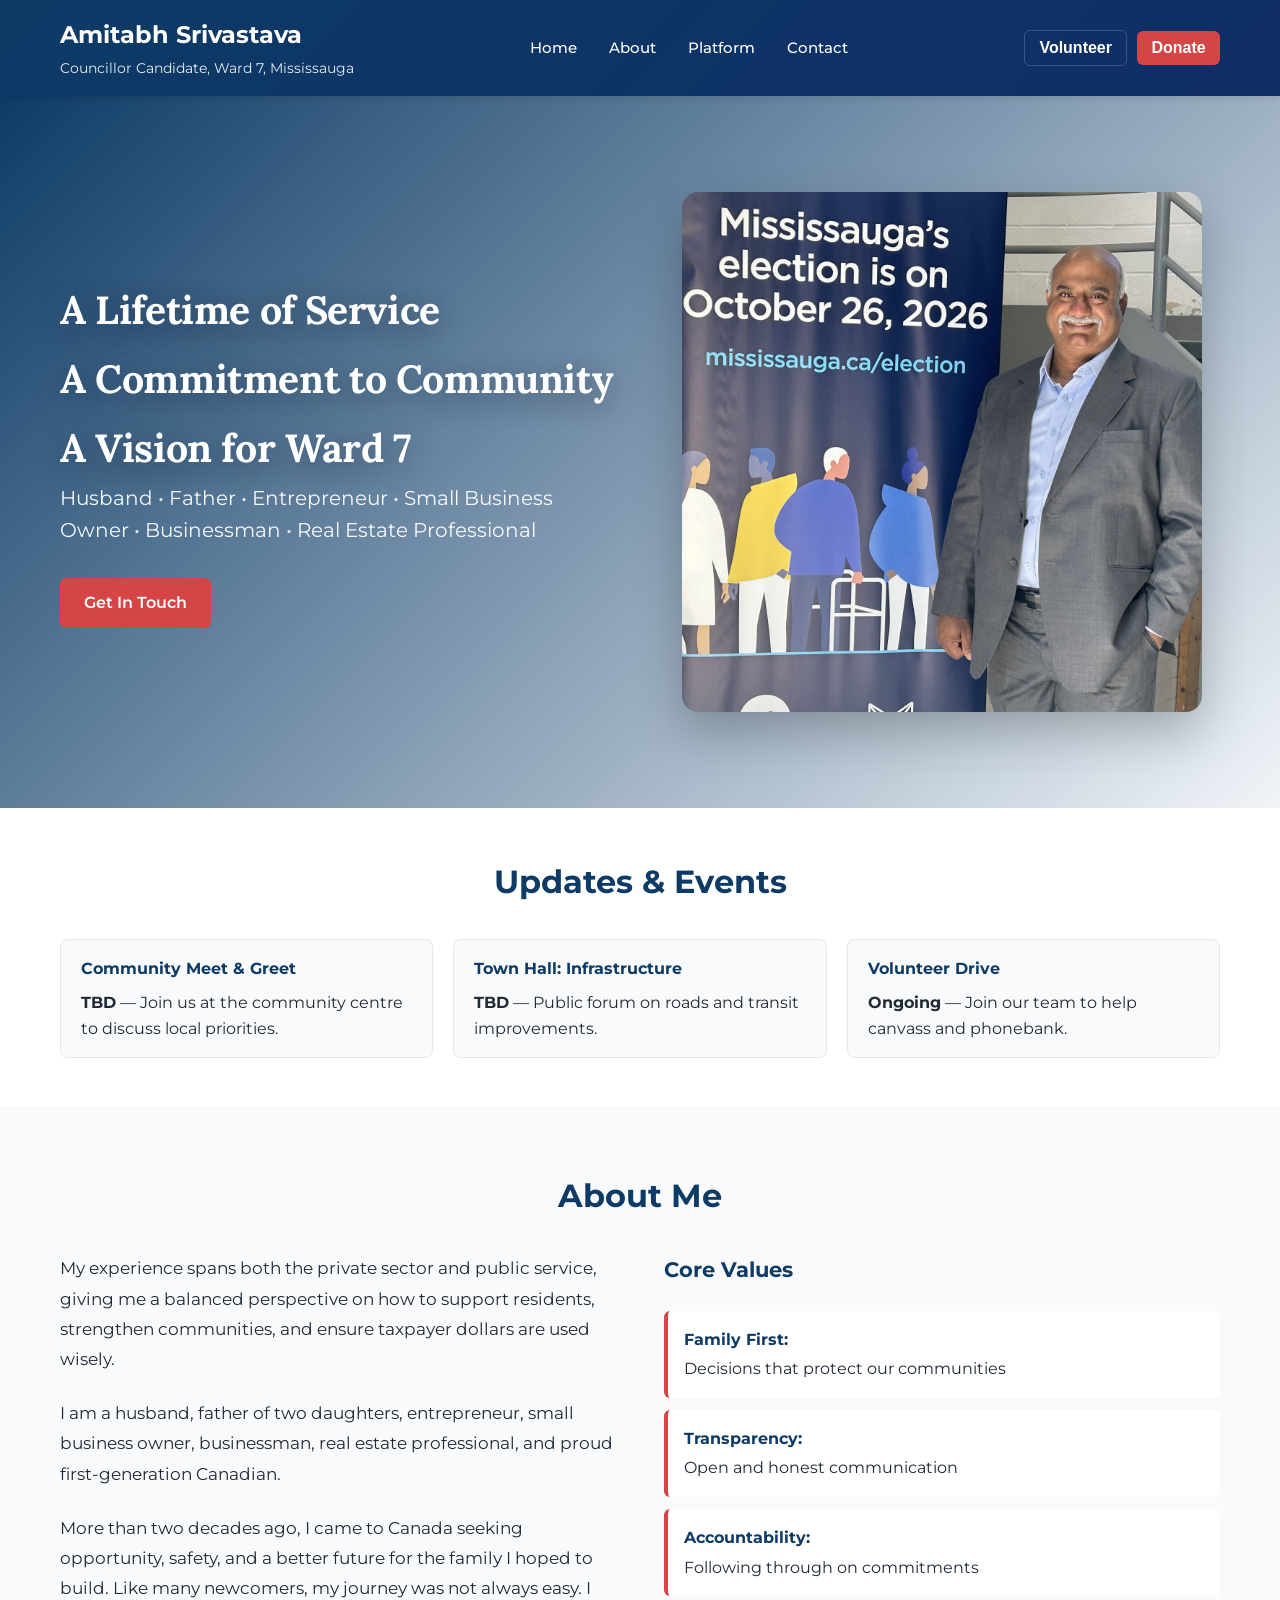
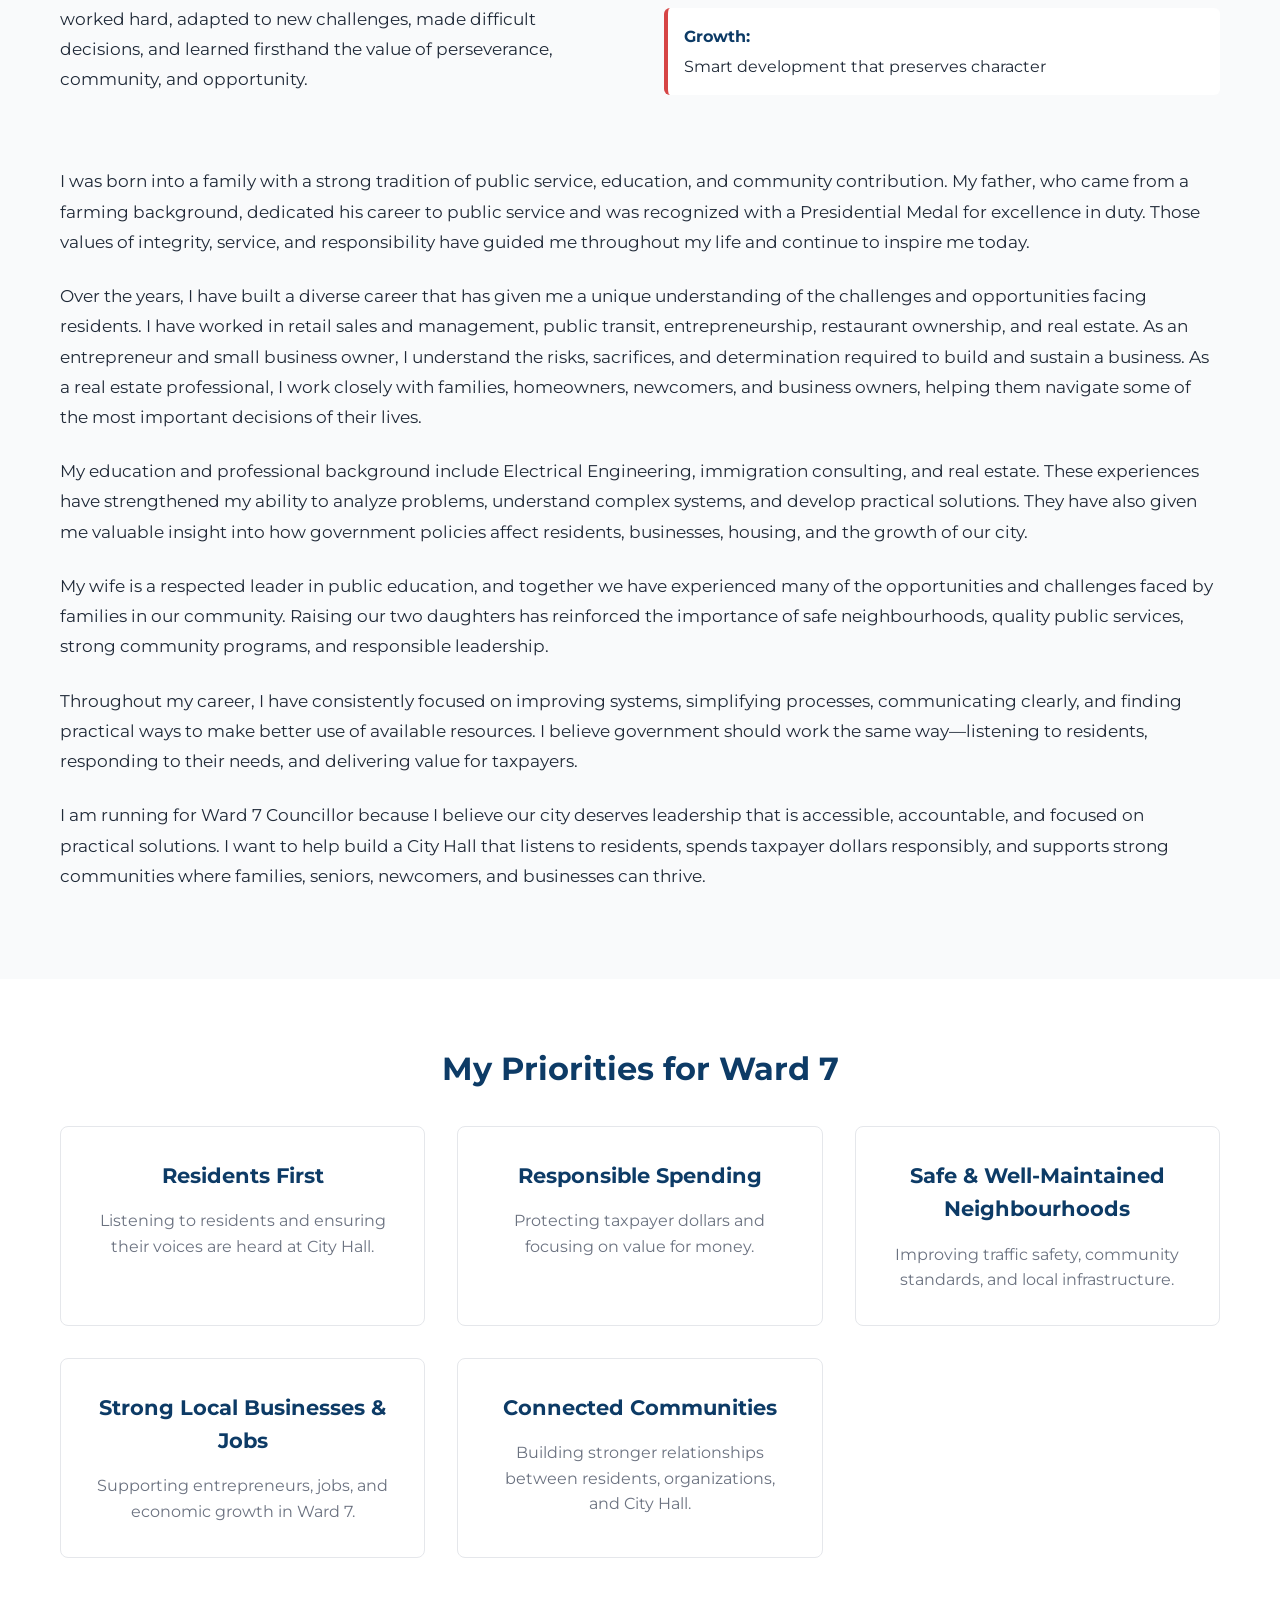
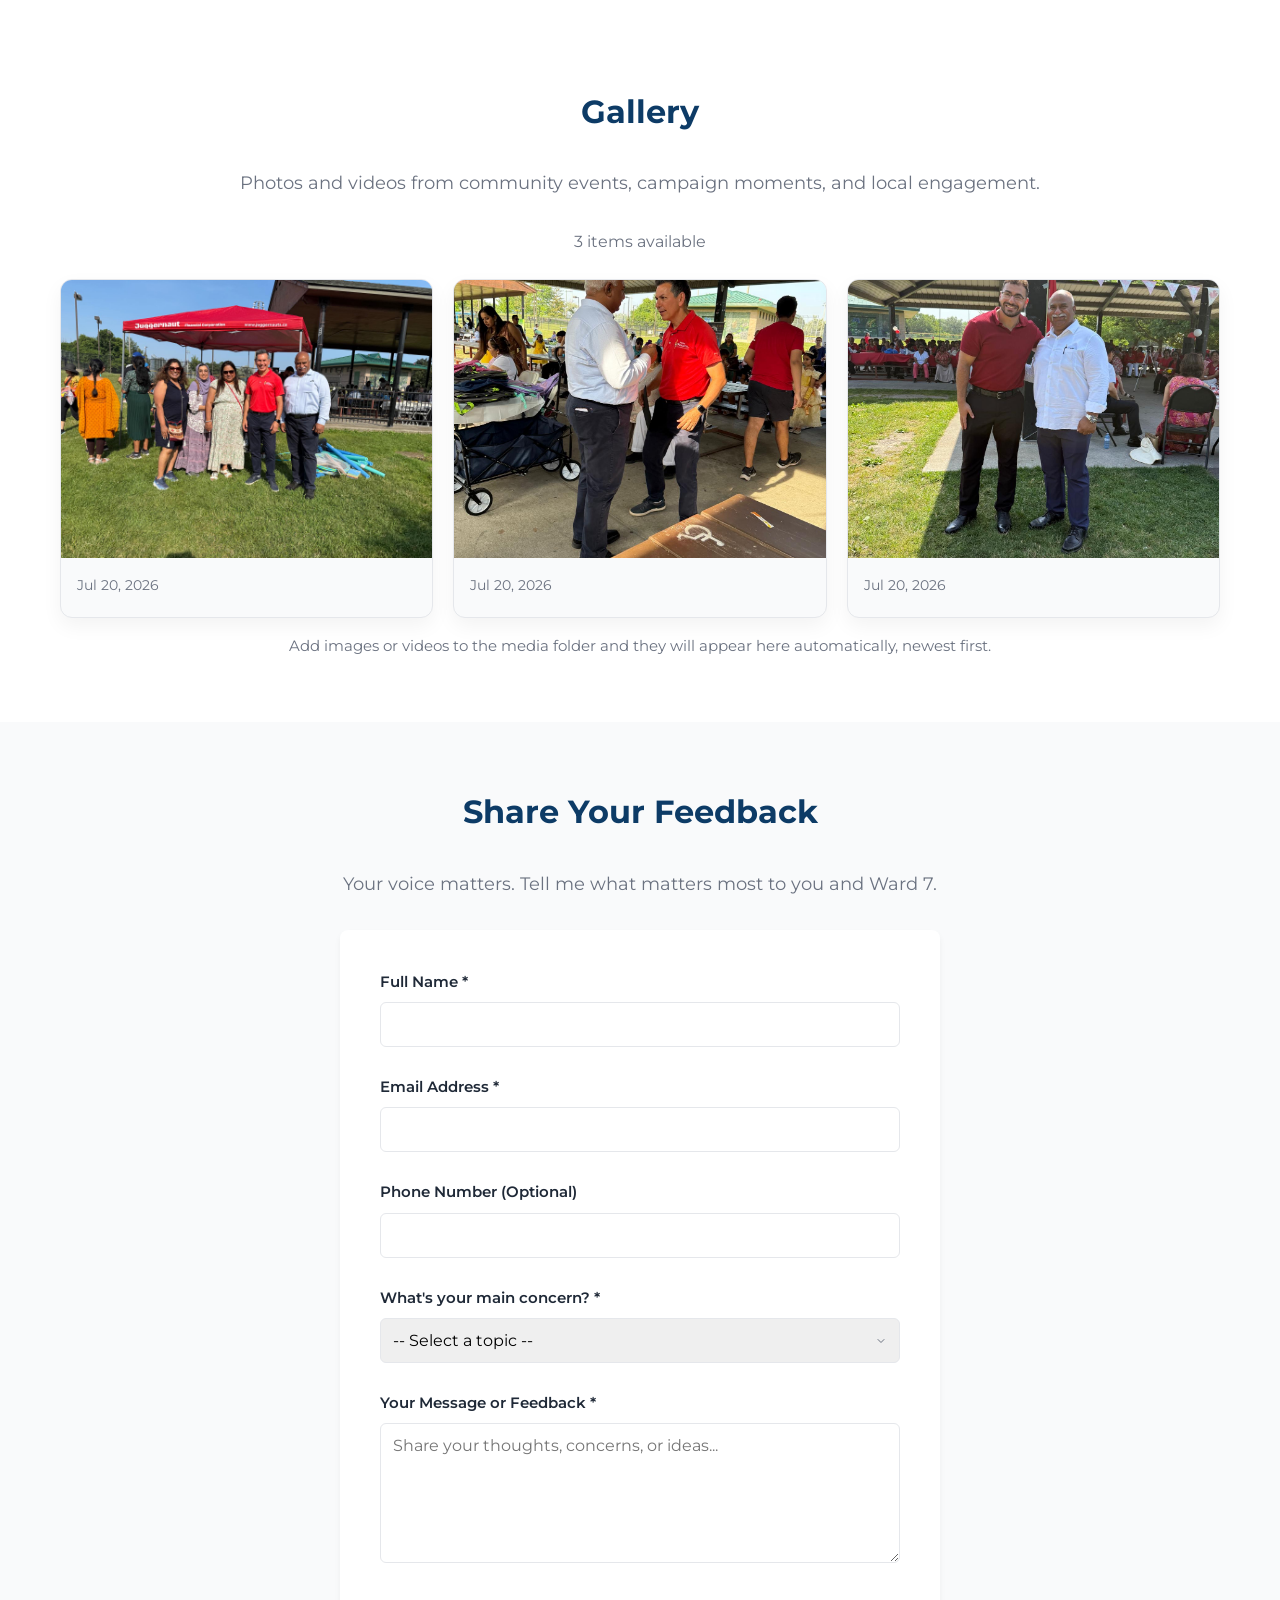
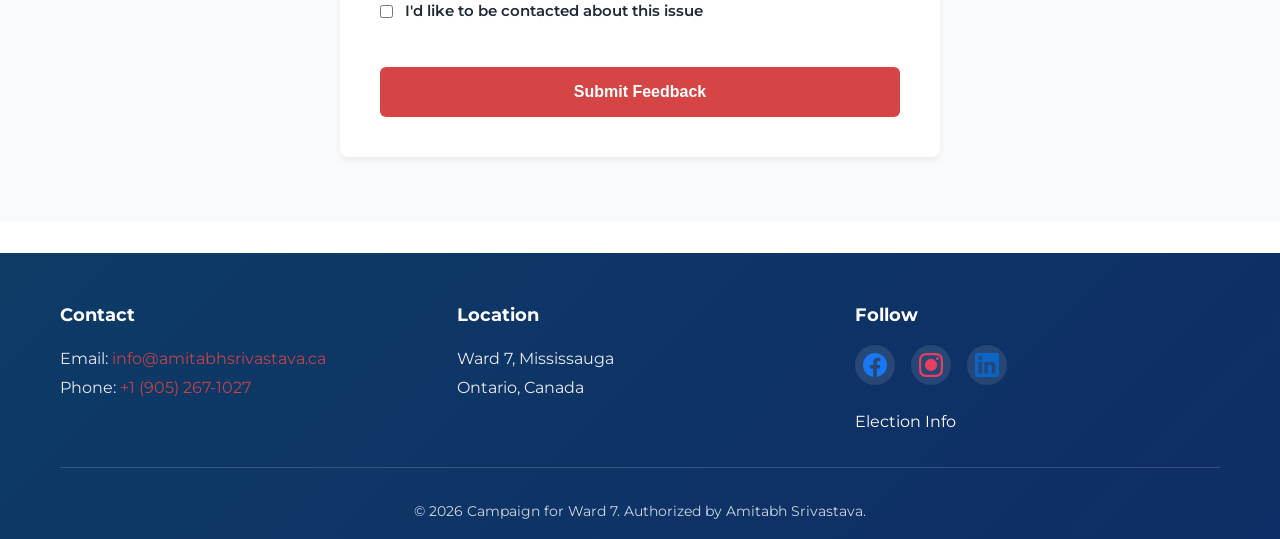
==== index.html @ cacd6675 "Gallery added" ====
<!DOCTYPE html>
<html lang="en">
<head>
    <meta charset="UTF-8">
    <meta name="viewport" content="width=device-width, initial-scale=1.0">
    <meta name="description" content="Amitabh Srivastava for Ward 7 — family-focused leadership, fiscal responsibility, and community-first policies.">
    <link href="https://fonts.googleapis.com/css2?family=Montserrat:wght@400;600;700;800&family=Lora:wght@400;700&display=swap" rel="stylesheet">
    <title>Amitabh Srivastava | Councillor Candidate - Ward 7, Mississauga</title>
    <link rel="stylesheet" href="styles.css">
</head>
<body>
    <!-- Top bar -->
    <!--<div class="topbar">
        <div class="container">
            <div class="topbar-left">Ward 7, Mississauga</div>
            <div class="topbar-right">
                <a href="mailto:info@amitabhsrivastava.ca">info@amitabhsrivastava.ca</a>
                <a href="https://mississauga.ca/election" target="_blank" rel="noopener noreferrer">Election Info</a>
            </div>
        </div>
    </div> -->
    <!-- Header & Navigation -->
    <header class="header">
        <nav class="navbar">
            <div class="container">
                <div class="logo">
                    <h1>Amitabh Srivastava</h1>
                    <p class="tagline">Councillor Candidate, Ward 7, Mississauga</p>
                </div>
                <button class="hamburger" id="hamburger" aria-label="Toggle navigation menu">
                    <span></span>
                    <span></span>
                    <span></span>
                </button>
                <ul class="nav-menu" id="navMenu">
                    <li><a href="#home">Home</a></li>
                    <li><a href="#about">About</a></li>
                    <li><a href="#platform">Platform</a></li>
                    <li><a href="#feedback">Contact</a></li>
                </ul>
                <div class="header-ctas">
                    <button class="btn btn-outline" type="button" data-modal="volunteerModal">Volunteer</button>
                    <button class="btn btn-donate" type="button" data-modal="donateModal">Donate</button>
                </div>
            </div>
        </nav>
    </header>

    <!-- Hero Section -->
    <section id="home" class="hero">
        <div class="container">
            <div class="hero-content">
                <div class="hero-copy">
                    <h2 class="hero-title-line">A Lifetime of Service</h2>
                    <h2 class="hero-title-line">A Commitment to Community</h2>
                    <h2 class="hero-title-line">A Vision for Ward 7</h2>
                    <p>Husband • Father • Entrepreneur • Small Business Owner • Businessman • Real Estate Professional</p>
                    <a href="#feedback" class="btn btn-primary">Get In Touch</a>
                </div>
                <div class="hero-visual">
                    <img src="candidate-photo.jpg" alt="Amitabh Srivastava with Mississauga election banner" />
                </div>
            </div>
        </div>
    </section>

    <!-- Updates / Events Section -->
    <section id="updates" class="updates">
        <div class="container">
            <h2>Updates & Events</h2>
            <div class="updates-grid">
                <div class="update-card">
                    <h4>Community Meet & Greet</h4>
                    <p><strong>TBD</strong> — Join us at the community centre to discuss local priorities.</p>
                </div>
                <div class="update-card">
                    <h4>Town Hall: Infrastructure</h4>
                    <p><strong>TBD</strong> — Public forum on roads and transit improvements.</p>
                </div>
                <div class="update-card">
                    <h4>Volunteer Drive</h4>
                    <p><strong>Ongoing</strong> — Join our team to help canvass and phonebank.</p>
                </div>
            </div>
        </div>
    </section>

    <!-- Modals -->
    <div class="modal-overlay" id="modalOverlay" hidden></div>

    <!-- Volunteer Modal -->
    <div class="modal" id="volunteerModal" role="dialog" aria-modal="true" aria-labelledby="volunteerTitle" hidden>
        <div class="modal-inner">
            <div class="modal-header">
                <h3 id="volunteerTitle">Volunteer with Amitabh</h3>
                <button class="modal-close" data-close aria-label="Close">×</button>
            </div>
            <form id="volunteerForm" class="modal-form" action="https://script.google.com/macros/s/AKfycbwJvDx7QTCnWO0QL4TKzx6mdH1MmxANE2xs4h9jgk72v1oDSH_KEPRrxN96qKyK8pkPqQ/exec" method="POST" target="volunteerTarget">
                <input type="hidden" name="formType" value="volunteer">
                <input type="hidden" name="submittedAt" id="v-submittedAt" value="">
                <div class="form-group">
                    <label for="v-name">Full Name *</label>
                    <input type="text" id="v-name" name="name" required>
                </div>
                <div class="form-group">
                    <label for="v-email">Email Address *</label>
                    <input type="email" id="v-email" name="email" required>
                </div>
                <div class="form-group">
                    <label for="v-phone">Phone Number (Optional)</label>
                    <input type="tel" id="v-phone" name="phone">
                </div>
                <div class="form-group">
                    <label for="v-message">How would you like to help?</label>
                    <textarea id="v-message" name="helpInterest" rows="4" placeholder="Canvassing, phonebanking, events..."></textarea>
                </div>
                <button type="submit" class="btn btn-primary">Sign Up</button>
                <p class="modal-notice" id="volunteerNotice" style="display:none;"></p>
            </form>
        </div>
    </div>

    <!-- Donate Modal -->
    <div class="modal" id="donateModal" role="dialog" aria-modal="true" aria-labelledby="donateTitle" hidden>
        <div class="modal-inner">
            <div class="modal-header">
                <h3 id="donateTitle">Support the Campaign</h3>
                <button class="modal-close" data-close aria-label="Close">×</button>
            </div>
            <div class="modal-body">
                <p>You can support the campaign via Interac e-Transfer to:</p>
                <p class="donate-email"><strong id="interacEmail">donations@amitabhsrivastava.ca</strong></p>
                <div class="donate-actions">
                    <a id="mailtoDonate" class="btn btn-donate" href="mailto:donations@amitabhsrivastava.ca?subject=Interac%20e-Transfer%20Donation" target="_blank" rel="noopener noreferrer">Email to Donate</a>
                    <button id="copyDonateEmail" class="btn btn-outline" type="button">Copy Email</button>
                </div>
                <p class="donate-note">Please include your name and address in the e-Transfer message for receipting if applicable.</p>
            </div>
        </div>
    </div>

    <!-- About Section -->
    <section id="about" class="about">
        <div class="container">
            <h2>About Me</h2>
            <div class="about-content">
                <div class="about-text">
                    <p>My experience spans both the private sector and public service, giving me a balanced perspective on how to support residents, strengthen communities, and ensure taxpayer dollars are used wisely.</p>
                    
                    <p>I am a husband, father of two daughters, entrepreneur, small business owner, businessman, real estate professional, and proud first-generation Canadian.</p>

                    <p>More than two decades ago, I came to Canada seeking opportunity, safety, and a better future for the family I hoped to build. Like many newcomers, my journey was not always easy. I worked hard, adapted to new challenges, made difficult decisions, and learned firsthand the value of perseverance, community, and opportunity.</p>
                </div>
                <div class="values">
                    <h3>Core Values</h3>
                    <ul class="values-list">
                        <li><strong>Family First:</strong> Decisions that protect our communities</li>
                        <li><strong>Transparency:</strong> Open and honest communication</li>
                        <li><strong>Accountability:</strong> Following through on commitments</li>
                        <li><strong>Growth:</strong> Smart development that preserves character</li>
                    </ul>
                </div>
                <div class="about-text">
                    <p>I was born into a family with a strong tradition of public service, education, and community contribution. My father, who came from a farming background, dedicated his career to public service and was recognized with a Presidential Medal for excellence in duty. Those values of integrity, service, and responsibility have guided me throughout my life and continue to inspire me today.</p>

                    <p>Over the years, I have built a diverse career that has given me a unique understanding of the challenges and opportunities facing residents. I have worked in retail sales and management, public transit, entrepreneurship, restaurant ownership, and real estate. As an entrepreneur and small business owner, I understand the risks, sacrifices, and determination required to build and sustain a business. As a real estate professional, I work closely with families, homeowners, newcomers, and business owners, helping them navigate some of the most important decisions of their lives.</p>

                    <p>My education and professional background include Electrical Engineering, immigration consulting, and real estate. These experiences have strengthened my ability to analyze problems, understand complex systems, and develop practical solutions. They have also given me valuable insight into how government policies affect residents, businesses, housing, and the growth of our city.</p>

                    <p>My wife is a respected leader in public education, and together we have experienced many of the opportunities and challenges faced by families in our community. Raising our two daughters has reinforced the importance of safe neighbourhoods, quality public services, strong community programs, and responsible leadership.</p>

                    <p>Throughout my career, I have consistently focused on improving systems, simplifying processes, communicating clearly, and finding practical ways to make better use of available resources. I believe government should work the same way—listening to residents, responding to their needs, and delivering value for taxpayers.</p>

                    <p>I am running for Ward 7 Councillor because I believe our city deserves leadership that is accessible, accountable, and focused on practical solutions. I want to help build a City Hall that listens to residents, spends taxpayer dollars responsibly, and supports strong communities where families, seniors, newcomers, and businesses can thrive.</p>
                </div>  
            </div>
        </div>
    </section>

    <!-- Platform Section -->
    <section id="platform" class="platform">
        <div class="container">
            <h2>My Priorities for Ward 7</h2>
            <div class="platform-grid">
                <div class="platform-card">
                    <h3>Residents First</h3>
                    <p>Listening to residents and ensuring their voices are heard at City Hall.</p>
                </div>
                <div class="platform-card">
                    <h3>Responsible Spending</h3>
                    <p>Protecting taxpayer dollars and focusing on value for money.</p>
                </div>
                <div class="platform-card">
                    <h3>Safe & Well-Maintained Neighbourhoods</h3>
                    <p>Improving traffic safety, community standards, and local infrastructure.</p>
                </div>
                <div class="platform-card">
                    <h3>Strong Local Businesses & Jobs</h3>
                    <p>Supporting entrepreneurs, jobs, and economic growth in Ward 7.</p>
                </div>
                <div class="platform-card">
                    <h3>Connected Communities</h3>
                    <p>Building stronger relationships between residents, organizations, and City Hall.</p>
                </div>
            </div>
        </div>
    </section>

    <!-- Gallery Section -->
    <section id="gallery" class="gallery">
        <div class="container">
            <h2>Gallery</h2>
            <p class="section-subtitle">Photos and videos from community events, campaign moments, and local engagement.</p>
            <div id="galleryStatus" class="gallery-status">Loading media…</div>
            <div id="galleryGrid" class="gallery-grid" aria-live="polite"></div>
            <p class="gallery-help">Add images or videos to the media folder and they will appear here automatically, newest first.</p>
        </div>
    </section>

    <div id="lightbox" class="lightbox" hidden>
        <button class="lightbox-close" id="lightboxClose" aria-label="Close preview">×</button>
        <button class="lightbox-nav lightbox-nav-prev" id="lightboxPrev" aria-label="Previous media">←</button>
        <div class="lightbox-content">
            <div id="lightboxMedia"></div>
        </div>
        <button class="lightbox-nav lightbox-nav-next" id="lightboxNext" aria-label="Next media">→</button>
    </div>

    <!-- Feedback Section -->
    <section id="feedback" class="feedback">
        <div class="container">
            <h2>Share Your Feedback</h2>
            <p class="section-subtitle">Your voice matters. Tell me what matters most to you and Ward 7.</p>
            
            <form class="feedback-form" id="feedbackForm" action="https://script.google.com/macros/s/AKfycbwJvDx7QTCnWO0QL4TKzx6mdH1MmxANE2xs4h9jgk72v1oDSH_KEPRrxN96qKyK8pkPqQ/exec" method="POST" target="feedbackTarget">
                <input type="hidden" name="formType" value="feedback">
                <input type="hidden" name="submittedAt" id="f-submittedAt" value="">
                <div class="form-group">
                    <label for="name">Full Name *</label>
                    <input type="text" id="name" name="name" required>
                </div>

                <div class="form-group">
                    <label for="email">Email Address *</label>
                    <input type="email" id="email" name="email" required>
                </div>

                <div class="form-group">
                    <label for="phone">Phone Number (Optional)</label>
                    <input type="tel" id="phone" name="phone">
                </div>

                <div class="form-group">
                    <label for="topic">What's your main concern? *</label>
                    <select id="topic" name="topic" required>
                        <option value="">-- Select a topic --</option>
                        <option value="housing">Housing & Affordability</option>
                        <option value="infrastructure">Roads & Infrastructure</option>
                        <option value="safety">Community Safety</option>
                        <option value="taxes">Taxes & Spending</option>
                        <option value="schools">Schools & Education</option>
                        <option value="parks">Parks & Recreation</option>
                        <option value="transit">Public Transit</option>
                        <option value="other">Other</option>
                    </select>
                </div>

                <div class="form-group">
                    <label for="message">Your Message or Feedback *</label>
                    <textarea id="message" name="message" rows="6" placeholder="Share your thoughts, concerns, or ideas..." required></textarea>
                </div>

                <div class="form-group checkbox">
                    <input type="checkbox" id="contact" name="contact">
                    <label for="contact">I'd like to be contacted about this issue</label>
                </div>

                <button type="submit" class="btn btn-primary">Submit Feedback</button>
                <p class="form-notice" id="formNotice" style="display: none;"></p>
            </form>
        </div>
    </section>

    <!-- Footer -->
    <footer class="footer">
        <div class="container">
            <div class="footer-content">
                <div class="footer-section">
                    <h4>Contact</h4>
                    <p>Email: <a href="mailto:info@amitabhsrivastava.ca">info@amitabhsrivastava.ca</a></p>
                    <p>Phone: <a href="tel:+1-905-267-1027">+1 (905) 267-1027</a></p>
                </div>
                <div class="footer-section">
                    <h4>Location</h4>
                    <p>Ward 7, Mississauga<br>Ontario, Canada</p>
                </div>
                <div class="footer-section">
                    <h4>Follow</h4>
                    <div class="social-links">
                        <a href="https://www.facebook.com/amitabh7000" target="_blank" rel="noopener noreferrer" aria-label="Follow on Facebook">
                            <svg viewBox="0 0 24 24" width="24" height="24" fill="#1877F2">
                                <path d="M24 12.073c0-6.627-5.373-12-12-12s-12 5.373-12 12c0 5.99 4.388 10.954 10.125 11.854v-8.385H7.078v-3.47h3.047V9.43c0-3.007 1.792-4.669 4.533-4.669 1.312 0 2.686.235 2.686.235v2.953H15.83c-1.491 0-1.956.925-1.956 1.874v2.25h3.328l-.532 3.47h-2.796v8.385C19.612 23.027 24 18.062 24 12.073z"/>
                            </svg>
                        </a>
                        <a href="https://www.instagram.com/amitabh7000?utm_source=ig_web_button_share_sheet&igsh=ZDNlZDc0MzIxNw==" target="_blank" rel="noopener noreferrer" aria-label="Follow on Instagram">
                            <svg viewBox="0 0 24 24" width="24" height="24" fill="#E4405F">
                                <path d="M12 2.163c3.204 0 3.584.012 4.85.07 3.252.148 4.771 1.691 4.919 4.919.058 1.265.069 1.645.069 4.849 0 3.205-.012 3.584-.069 4.849-.149 3.225-1.664 4.771-4.919 4.919-1.266.058-1.644.07-4.85.07-3.204 0-3.584-.012-4.849-.07-3.26-.149-4.771-1.699-4.919-4.92-.058-1.265-.07-1.644-.07-4.849 0-3.204.013-3.583.07-4.849.149-3.227 1.664-4.771 4.919-4.919 1.266-.057 1.645-.069 4.849-.069zm0-2.163c-3.259 0-3.667.014-4.947.072-4.358.2-6.78 2.618-6.98 6.98-.059 1.281-.073 1.689-.073 4.948 0 3.259.014 3.668.072 4.948.2 4.358 2.618 6.78 6.98 6.98 1.281.058 1.689.072 4.948.072 3.259 0 3.668-.014 4.948-.072 4.354-.2 6.782-2.618 6.979-6.98.059-1.28.073-1.689.073-4.948 0-3.259-.014-3.667-.072-4.947-.196-4.354-2.617-6.78-6.979-6.98-1.281-.059-1.69-.073-4.949-.073zM5.838 12a6.162 6.162 0 1 1 12.324 0 6.162 6.162 0 0 1-12.324 0zM12 16a4 4 0 1 1 0-8 4 4 0 0 1 0 8zm4.965-10.322a1.44 1.44 0 1 1 2.881.001 1.44 1.44 0 0 1-2.881-.001z"/>
                            </svg>
                        </a>
                        <a href="https://www.linkedin.com/in/amitabh-srivastava-957571297/" target="_blank" rel="noopener noreferrer" aria-label="Connect on LinkedIn">
                            <svg viewBox="0 0 24 24" width="24" height="24" fill="#0A66C2">
                                <path d="M20.447 20.452h-3.554v-5.569c0-1.328-.027-3.037-1.852-3.037-1.853 0-2.136 1.445-2.136 2.939v5.667H9.351V9h3.414v1.561h.046c.477-.9 1.637-1.85 3.37-1.85 3.601 0 4.267 2.37 4.267 5.455v6.286zM5.337 7.433c-1.144 0-2.063-.926-2.063-2.065 0-1.138.92-2.063 2.063-2.063 1.14 0 2.064.925 2.064 2.063 0 1.139-.925 2.065-2.064 2.065zm1.782 13.019H3.555V9h3.564v11.452zM22.225 0H1.771C.792 0 0 .774 0 1.729v20.542C0 23.227.792 24 1.771 24h20.451C23.2 24 24 23.227 24 22.271V1.729C24 .774 23.2 0 22.225 0z"/>
                            </svg>
                        </a>
                    </div>
                    <div class="footer-section">
                        <a href="https://mississauga.ca/election" target="_blank" rel="noopener noreferrer">Election Info</a>                    </div>
                </div>
            </div>
            <div class="footer-bottom">
                <p>&copy; 2026 Campaign for Ward 7. Authorized by Amitabh Srivastava.</p>
            </div>
        </div>
    </footer>

    <!-- Hidden iframes for form submissions -->
    <iframe name="volunteerTarget" id="volunteerTarget" style="display:none;"></iframe>
    <iframe name="feedbackTarget" id="feedbackTarget" style="display:none;"></iframe>

    <script src="gallery-data.js"></script>
    <script src="script.js"></script>
</body>
</html>
---- styles.css ----
/* ============================================
   PROFESSIONAL CAMPAIGN WEBSITE STYLES
   ============================================ */

* {
    margin: 0;
    padding: 0;
    box-sizing: border-box;
}

/* Variables */
:root {
    --primary-color: #0d3b66;
    --secondary-color: #f0f4f8;
    --accent-color: #d64545;
    --text-dark: #1f2937;
    --text-light: #6b7280;
    --bg-light: #f9fafb;
    --border-color: #e5e7eb;
    --success: #10b981;
    --error: #ef4444;
}

body {
    font-family: Montserrat, -apple-system, BlinkMacSystemFont, 'Segoe UI', 'Roboto', 'Oxygen', 'Ubuntu', 'Cantarell', sans-serif;
    line-height: 1.6;
    color: var(--text-dark);
    background-color: #ffffff;
}

.container {
    max-width: 1200px;
    margin: 0 auto;
    padding: 0 20px;
}

/* ============================================
   HEADER & NAVIGATION
   ============================================ */

.header {
    background: linear-gradient(135deg, var(--primary-color) 0%, #0f2d66 100%);
    color: white;
    position: sticky;
    top: 0;
    z-index: 100;
    box-shadow: 0 2px 8px rgba(0, 0, 0, 0.1);
}

.topbar {
    background: rgba(0,0,0,0.03);
    font-size: 0.9rem;
    color: var(--text-dark);
}
.topbar .container {
    display: flex;
    justify-content: space-between;
    align-items: center;
    padding: 0.45rem 20px;
}
.topbar a { color: var(--primary-color); text-decoration: none; margin-left: 1rem; }

.navbar {
    padding: 1rem 0;
    position: relative;
}

.navbar .container {
    display: flex;
    justify-content: space-between;
    align-items: center;
}

.logo h1 {
    font-size: 1.5rem;
    font-weight: 700;
}

.logo .tagline {
    font-size: 0.85rem;
    opacity: 0.9;
    margin-top: 0.25rem;
}

.nav-menu {
    display: flex;
    list-style: none;
    gap: 2rem;
}

.nav-menu a {
    color: white;
    text-decoration: none;
    font-weight: 500;
    transition: opacity 0.3s ease;
    font-size: 0.95rem;
}

.nav-menu a:hover {
    opacity: 0.8;
}

/* Hamburger Menu */
.hamburger {
    display: none;
    flex-direction: column;
    background: transparent;
    border: none;
    cursor: pointer;
    gap: 0.4rem;
    padding: 0.5rem;
    z-index: 101;
}

.hamburger span {
    width: 25px;
    height: 3px;
    background-color: white;
    border-radius: 2px;
    transition: all 0.3s ease;
}

.hamburger.active span:nth-child(1) {
    transform: rotate(45deg) translate(8px, 8px);
}

.hamburger.active span:nth-child(2) {
    opacity: 0;
}

.hamburger.active span:nth-child(3) {
    transform: rotate(-45deg) translate(7px, -7px);
}

/* ============================================
   BUTTONS
   ============================================ */

.btn {
    display: inline-block;
    padding: 0.75rem 1.5rem;
    border-radius: 0.375rem;
    text-decoration: none;
    font-weight: 600;
    border: none;
    cursor: pointer;
    transition: all 0.3s ease;
    font-size: 1rem;
}

.btn-primary {
    background-color: var(--accent-color);
    color: white;
}

.btn-outline {
    background: transparent;
    color: white;
    border: 1px solid rgba(255,255,255,0.18);
    padding: 0.5rem 0.9rem;
}

.btn-donate {
    background: var(--accent-color);
    color: white;
    padding: 0.5rem 0.9rem;
}

.header-ctas { display: flex; gap: 0.6rem; align-items: center; }

.btn-primary:hover {
    background-color: #b45309;
    transform: translateY(-2px);
    box-shadow: 0 4px 12px rgba(217, 119, 6, 0.3);
}

/* ============================================
   HERO SECTION
   ============================================ */

.hero {
    background: linear-gradient(135deg, var(--primary-color) 0%, var(--secondary-color) 100%);
    color: white;
    padding: 6rem 0;
}

.hero-content {
    display: grid;
    grid-template-columns: 1fr 1fr;
    align-items: center;
    gap: 3rem;
}

.hero-copy {
    text-align: left;
    max-width: 620px;
}

.hero-copy .hero-title-line {
    margin: 0;
    padding: 0;
    font-size: 2.45rem;
    line-height: 1.75;
    font-family: Lora, Georgia, 'Times New Roman', serif;
    font-weight: 700;
    color: #ffffff;
    text-shadow: 0 6px 30px rgba(8, 20, 40, 0.45);
    letter-spacing: -0.01em;
    text-align: left;
}

.election-link {
    margin-bottom: 1rem;
    font-weight: 600;
    color: rgba(255,255,255,0.95);
    font-size: 0.95rem;
}

.election-link a {
    color: #ffffff;
    text-decoration: underline;
    opacity: 0.98;
}

.election-link a:focus {
    outline: 3px solid rgba(255,255,255,0.12);
    outline-offset: 3px;
}

.hero-content h2 {
    font-family: Lora, Georgia, 'Times New Roman', serif;
    font-size: 2.75rem;
    line-height: 1.05;
    margin-bottom: 1rem;
    font-weight: 700;
    color: #ffffff;
    text-shadow: 0 6px 30px rgba(8, 20, 40, 0.45);
    letter-spacing: -0.01em;
}

/* Utility: justified text for multi-line headings or paragraphs */
.text-justify {
    text-align: justify;
    text-justify: inter-word;
}

.hero-content p {
    font-size: 1.25rem;
    margin-bottom: 2rem;
    opacity: 0.95;
    max-width: 520px;
}

.hero-visual img {
    width: 100%;
    max-width: 520px;
    border-radius: 1rem;
    box-shadow: 0 20px 50px rgba(0, 0, 0, 0.25);
    display: block;
    margin: 0 auto;
}

/* Updates section */
.updates { background: #fff; padding: 3rem 0; }
.updates-grid { display: grid; grid-template-columns: repeat(auto-fit, minmax(220px, 1fr)); gap: 1.25rem; margin-top: 1.5rem; }
.update-card { background: var(--bg-light); padding: 1rem 1.25rem; border-radius: 0.5rem; border: 1px solid var(--border-color); }
.update-card h4 { margin-bottom: 0.5rem; color: var(--primary-color); }

/* Modal styles */
.modal-overlay {
    position: fixed;
    inset: 0;
    background: rgba(8, 24, 48, 0.55);
    z-index: 200;
}
.modal {
    position: fixed;
    left: 50%;
    top: 50%;
    transform: translate(-50%, -50%);
    background: white;
    width: 95%;
    max-width: 640px;
    border-radius: 0.75rem;
    z-index: 300;
    box-shadow: 0 20px 60px rgba(11, 30, 70, 0.4);
}
.modal-inner { padding: 1.25rem 1.5rem; }
.modal-header { display:flex; justify-content:space-between; align-items:center; margin-bottom:0.5rem; }
.modal-header h3 { margin:0; font-size:1.25rem; font-family: Lora, serif; }
.modal-close { background:transparent; border:none; font-size:1.6rem; cursor:pointer; }
.modal-form .form-group { margin-bottom:1rem; }
.modal-form input, .modal-form textarea { width:100%; padding:0.6rem; border:1px solid var(--border-color); border-radius:0.375rem; }
.modal-notice { margin-top:0.75rem; }
.donate-email { font-size:1.05rem; color:var(--text-dark); margin:0.5rem 0; }
.donate-actions { display:flex; gap:0.6rem; align-items:left; margin-top:0.75rem; }
.donate-note { color:var(--text-light); font-size:0.95rem; margin-top:0.75rem; }

/* ============================================
   SECTIONS (GENERAL)
   ============================================ */

section {
    padding: 4rem 0;
    scroll-margin-top: 150px;
}

section h2 {
    font-size: 2rem;
    margin-bottom: 2rem;
    color: var(--primary-color);
    text-align: center;
}

.section-subtitle {
    text-align: center;
    color: var(--text-light);
    font-size: 1.1rem;
    margin-bottom: 2rem;
}

/* ============================================
   ABOUT SECTION
   ============================================ */

.about {
    background-color: var(--bg-light);
}

.about-content {
    display: grid;
    grid-template-columns: 1fr 1fr;
    gap: 3rem;
    align-items: start;
}

.about-text p {
    margin-bottom: 1.5rem;
    color: var(--text-dark);
    line-height: 1.8;
    font-size: 1.05rem;
}

.about-content > .about-text:nth-child(3) {
    grid-column: 1 / -1;
}

.values h3 {
    color: var(--primary-color);
    margin-bottom: 1.5rem;
    font-size: 1.3rem;
}

.values-list {
    list-style: none;
}

.values-list li {
    padding: 1rem;
    margin-bottom: 0.75rem;
    background: white;
    border-left: 4px solid var(--accent-color);
    border-radius: 0.375rem;
    line-height: 1.6;
}

.values-list strong {
    color: var(--primary-color);
    display: block;
    margin-bottom: 0.25rem;
}

/* ============================================
   GALLERY SECTION
   ============================================ */

.gallery {
    background-color: white;
}

.gallery-status {
    text-align: center;
    color: var(--text-light);
    margin-bottom: 1.5rem;
}

.gallery-grid {
    display: grid;
    grid-template-columns: repeat(auto-fit, minmax(240px, 1fr));
    gap: 1.25rem;
}

.gallery-card {
    background: var(--bg-light);
    border: 1px solid var(--border-color);
    border-radius: 0.75rem;
    overflow: hidden;
    box-shadow: 0 8px 20px rgba(0, 0, 0, 0.05);
}

.gallery-media {
    width: 100%;
    aspect-ratio: 4 / 3;
    object-fit: cover;
    display: block;
    background: #e5e7eb;
}

.gallery-card video.gallery-media {
    object-fit: cover;
}

.gallery-card-body {
    padding: 1rem 1rem 1.25rem;
}

.gallery-card-title {
    font-size: 0.95rem;
    font-weight: 700;
    color: var(--primary-color);
    margin-bottom: 0.5rem;
    word-break: break-word;
}

.gallery-card-meta {
    color: var(--text-light);
    font-size: 0.9rem;
}

.gallery-help {
    text-align: center;
    color: var(--text-light);
    margin-top: 1rem;
    font-size: 0.95rem;
}

.gallery-empty {
    text-align: center;
    color: var(--text-light);
    padding: 2rem;
    border: 1px dashed var(--border-color);
    border-radius: 0.75rem;
    background: var(--bg-light);
}

/* ============================================
   LIGHTBOX
   ============================================ */

.lightbox {
    position: fixed;
    inset: 0;
    background: rgba(0, 0, 0, 0.85);
    display: flex;
    align-items: center;
    justify-content: center;
    padding: 1.5rem;
    z-index: 400;
}

.lightbox[hidden] {
    display: none;
}

.lightbox-close {
    position: absolute;
    top: 1rem;
    right: 1rem;
    background: transparent;
    border: none;
    color: white;
    font-size: 2rem;
    cursor: pointer;
}

.lightbox-content {
    width: min(100%, 960px);
    max-height: 90vh;
    display: flex;
    align-items: center;
    justify-content: center;
}

.lightbox-nav {
    position: absolute;
    top: 50%;
    transform: translateY(-50%);
    background: rgba(255, 255, 255, 0.2);
    border: none;
    color: white;
    font-size: 2rem;
    width: 3rem;
    height: 3rem;
    border-radius: 50%;
    cursor: pointer;
    backdrop-filter: blur(4px);
}

.lightbox-nav:hover {
    background: rgba(255, 255, 255, 0.35);
}

.lightbox-nav-prev {
    left: 1rem;
}

.lightbox-nav-next {
    right: 1rem;
}

.lightbox-media {
    width: 100%;
    max-height: 90vh;
    object-fit: contain;
    border-radius: 0.75rem;
}

.lightbox-video {
    width: 100%;
    max-height: 90vh;
    border-radius: 0.75rem;
}

/* ============================================
   PLATFORM SECTION
   ============================================ */

.platform {
    background-color: white;
}

.platform-grid {
    display: grid;
    grid-template-columns: repeat(auto-fit, minmax(300px, 1fr));
    gap: 2rem;
}

.platform-card {
    background: white;
    padding: 2rem;
    border-radius: 0.5rem;
    border: 1px solid var(--border-color);
    transition: all 0.3s ease;
    text-align: center;
}

.platform-card:hover {
    box-shadow: 0 10px 25px rgba(0, 0, 0, 0.08);
    border-color: var(--accent-color);
    transform: translateY(-4px);
}

.platform-card h3 {
    color: var(--primary-color);
    margin-bottom: 1rem;
    font-size: 1.3rem;
}

.platform-card p {
    color: var(--text-light);
    line-height: 1.6;
}

/* ============================================
   FEEDBACK SECTION
   ============================================ */

.feedback {
    background-color: var(--bg-light);
}

.feedback-form {
    max-width: 600px;
    margin: 0 auto;
    background: white;
    padding: 2.5rem;
    border-radius: 0.5rem;
    box-shadow: 0 4px 6px rgba(0, 0, 0, 0.05);
}

.form-group {
    margin-bottom: 1.75rem;
}

.form-group label {
    display: block;
    margin-bottom: 0.5rem;
    font-weight: 600;
    color: var(--text-dark);
    font-size: 0.95rem;
}

.form-group input,
.form-group select,
.form-group textarea {
    width: 100%;
    padding: 0.75rem;
    border: 1px solid var(--border-color);
    border-radius: 0.375rem;
    font-family: inherit;
    font-size: 1rem;
    transition: border-color 0.3s ease;
}

.form-group select {
    appearance: none;
    background-image: url("data:image/svg+xml,%3Csvg xmlns='http://www.w3.org/2000/svg' width='24' height='24' viewBox='0 0 24 24' fill='none' stroke='%236b7280' stroke-width='2' stroke-linecap='round' stroke-linejoin='round'%3E%3Cpolyline points='6 9 12 15 18 9'%3E%3C/polyline%3E%3C/svg%3E");
    background-repeat: no-repeat;
    background-position: right 0.75rem center;
    background-size: 0.75em;
    padding-right: 2.5rem;
    min-height: 2.5rem;
}

.form-group input:focus,
.form-group select:focus,
.form-group textarea:focus {
    outline: none;
    border-color: var(--primary-color);
    box-shadow: 0 0 0 3px rgba(30, 58, 138, 0.1);
}

.form-group textarea {
    resize: vertical;
    font-family: inherit;
}

.form-group.checkbox {
    display: flex;
    align-items: center;
    gap: 0.75rem;
}

.form-group.checkbox input {
    width: auto;
    margin: 0;
}

.form-group.checkbox label {
    margin: 0;
}

.feedback-form button {
    width: 100%;
    padding: 1rem;
    margin-top: 1rem;
}

.form-notice {
    margin-top: 1rem;
    padding: 1rem;
    border-radius: 0.375rem;
    text-align: center;
    font-weight: 500;
}

.form-notice.success {
    background-color: #d1fae5;
    color: #065f46;
    border: 1px solid #6ee7b7;
}

.form-notice.error {
    background-color: #fee2e2;
    color: #991b1b;
    border: 1px solid #fca5a5;
}

/* ============================================
   FOOTER
   ============================================ */

.footer {
    background: linear-gradient(135deg, var(--primary-color) 0%, #0f2d66 100%);
    color: white;
    padding: 3rem 0 1rem;
    margin-top: 2rem;
}

.footer-content {
    display: grid;
    grid-template-columns: repeat(auto-fit, minmax(250px, 1fr));
    gap: 2rem;
    margin-bottom: 2rem;
}

.footer-section h4 {
    margin-bottom: 1rem;
    font-size: 1.1rem;
}

.footer-section p {
    line-height: 1.8;
    opacity: 0.9;
}

.footer-section a {
    color: var(--accent-color);
    text-decoration: none;
    transition: opacity 0.3s ease;
}

.footer-section a:hover {
    opacity: 0.8;
}

.footer-section .footer-section {
    margin-top: 1.5rem;
}

.footer-section .footer-section a {
    color: #ffffff;
}

.social-links {
    display: flex;
    gap: 1rem;
    align-items: center;
}

.social-links a {
    display: inline-flex;
    align-items: center;
    justify-content: center;
    width: 40px;
    height: 40px;
    background-color: rgba(255, 255, 255, 0.1);
    border-radius: 50%;
    transition: all 0.3s ease;
}

.social-links a:hover {
    background-color: rgba(255, 255, 255, 0.2);
    opacity: 1;
    transform: translateY(-3px);
}

.footer-bottom {
    text-align: center;
    padding-top: 2rem;
    border-top: 1px solid rgba(255, 255, 255, 0.2);
    opacity: 0.8;
    font-size: 0.9rem;
}

/* ============================================
   RESPONSIVE DESIGN
   ============================================ */

@media (max-width: 768px) {
    section {
        scroll-margin-top: 100px;
    }

    .topbar {
        display: none;
    }

    .hamburger {
        display: flex;
    }

    .navbar .container {
        flex-direction: row;
        gap: 1rem;
        text-align: center;
        flex-wrap: wrap;
    }

    .nav-menu {
        position: absolute;
        top: 100%;
        left: 0;
        right: 0;
        background: linear-gradient(135deg, var(--primary-color) 0%, #0f2d66 100%);
        flex-direction: column;
        gap: 0.5rem;
        padding: 1.5rem 0;
        display: none;
        transition: display 0.3s ease;
        border-top: 1px solid rgba(255, 255, 255, 0.1);
    }

    .nav-menu.active {
        display: flex;
    }

    .nav-menu li {
        padding: 0.5rem 1rem;
    }

    .hero-content h2 {
        font-size: 2rem;
    }

    .hero-content p {
        font-size: 1rem;
    }

    .about-content {
        grid-template-columns: 1fr;
        gap: 2rem;
    }

    .hero-content { grid-template-columns: 1fr; text-align: left; }
    .hero-copy { text-align: left; }
    .hero-copy .hero-title-line {
        font-size: 2rem;
    }
    .header-ctas { 
        justify-content: center; 
        flex-wrap: wrap;
        position: static;
    }

    .header-ctas .btn {
        padding: 0.5rem 0.75rem;
        font-size: 0.85rem;
    }

    section h2 {
        font-size: 1.75rem;
    }

    .platform-grid {
        grid-template-columns: 1fr;
    }

    .feedback-form {
        padding: 1.5rem;
    }

    .footer-content {
        grid-template-columns: 1fr;
        text-align: center;
    }
}

@media (max-width: 480px) {
    .hero {
        padding: 3rem 0;
    }

    .hero-content h2 {
        font-size: 1.5rem;
    }

    section {
        padding: 2.5rem 0;
    }

    section h2 {
        font-size: 1.5rem;
    }

    .platform-card {
        padding: 1.5rem;
    }

    .values-list li {
        padding: 0.75rem;
    }
}

/* ============================================
   ACCESSIBILITY & UTILITIES
   ============================================ */

a {
    color: var(--primary-color);
}

a:focus {
    outline: 2px solid var(--accent-color);
    outline-offset: 2px;
}

/* Print styles */
@media print {
    .header,
    .footer,
    .feedback-form {
        display: none;
    }
}
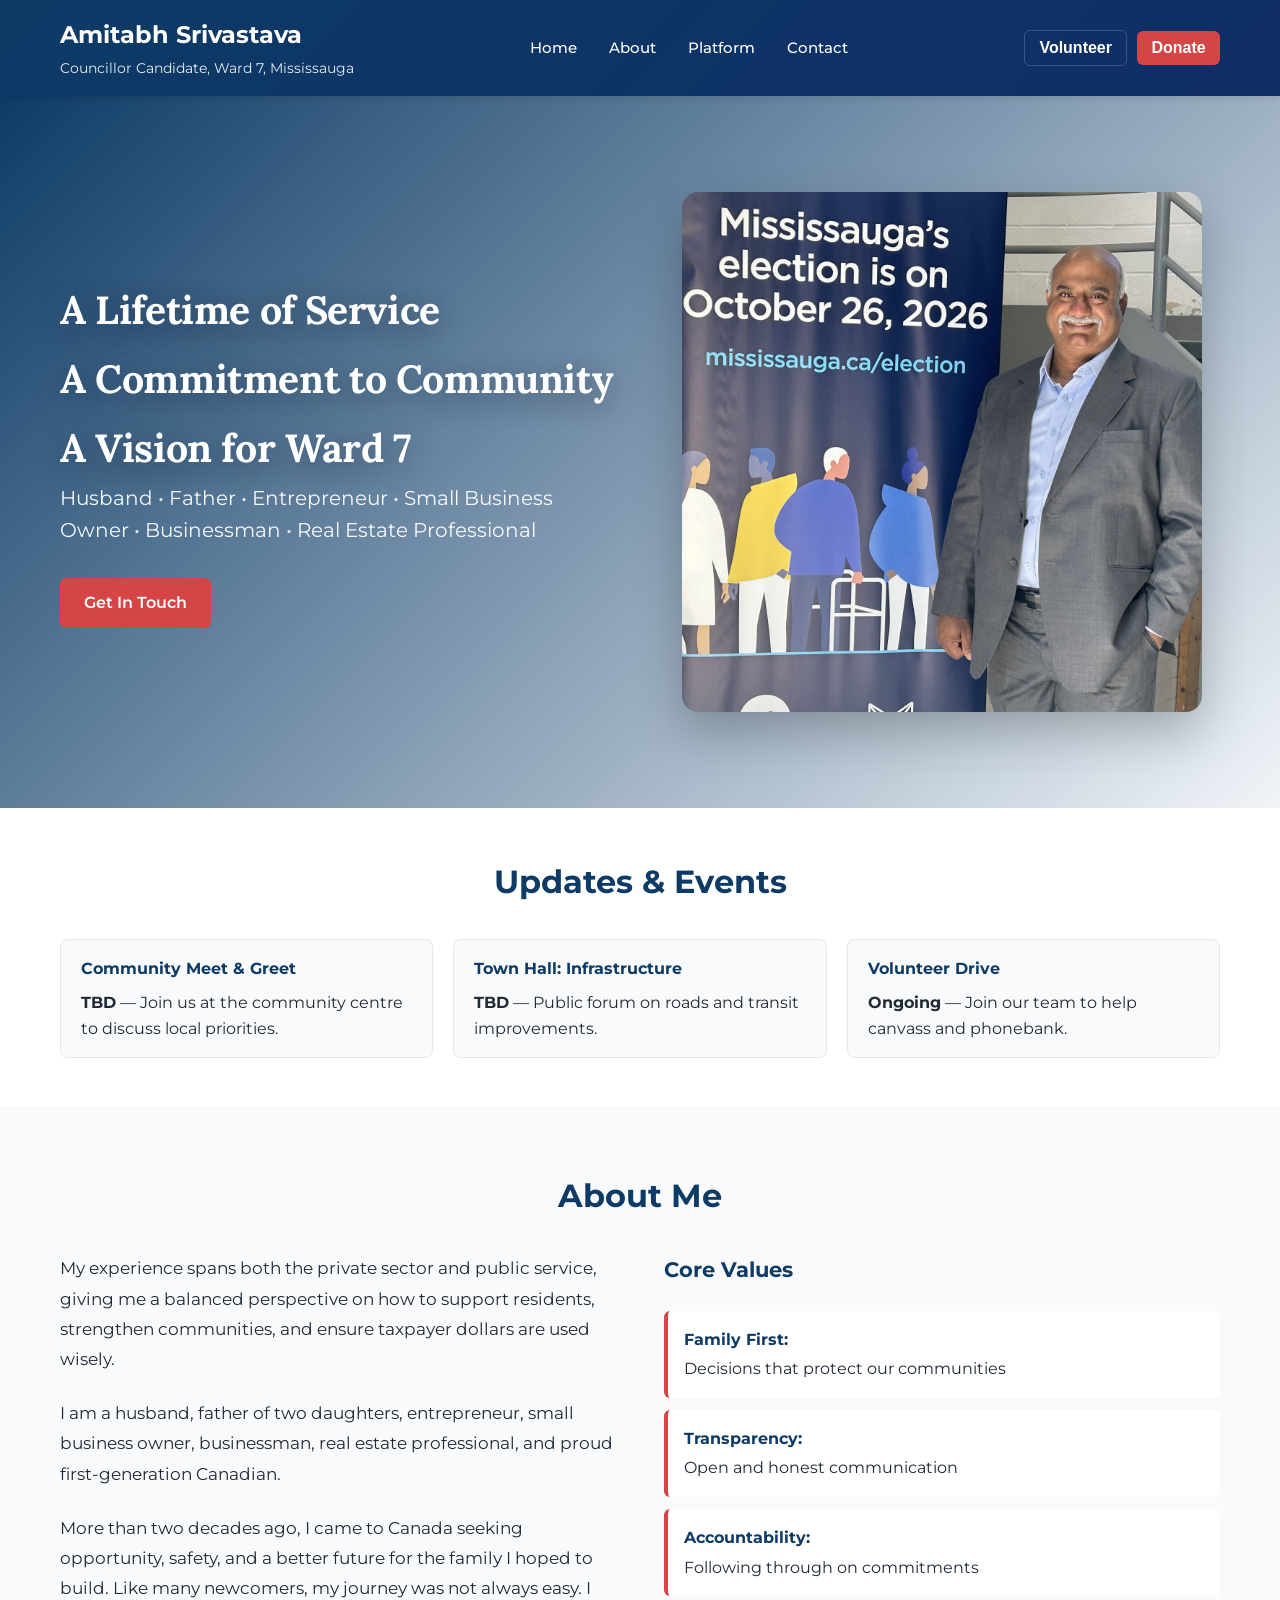
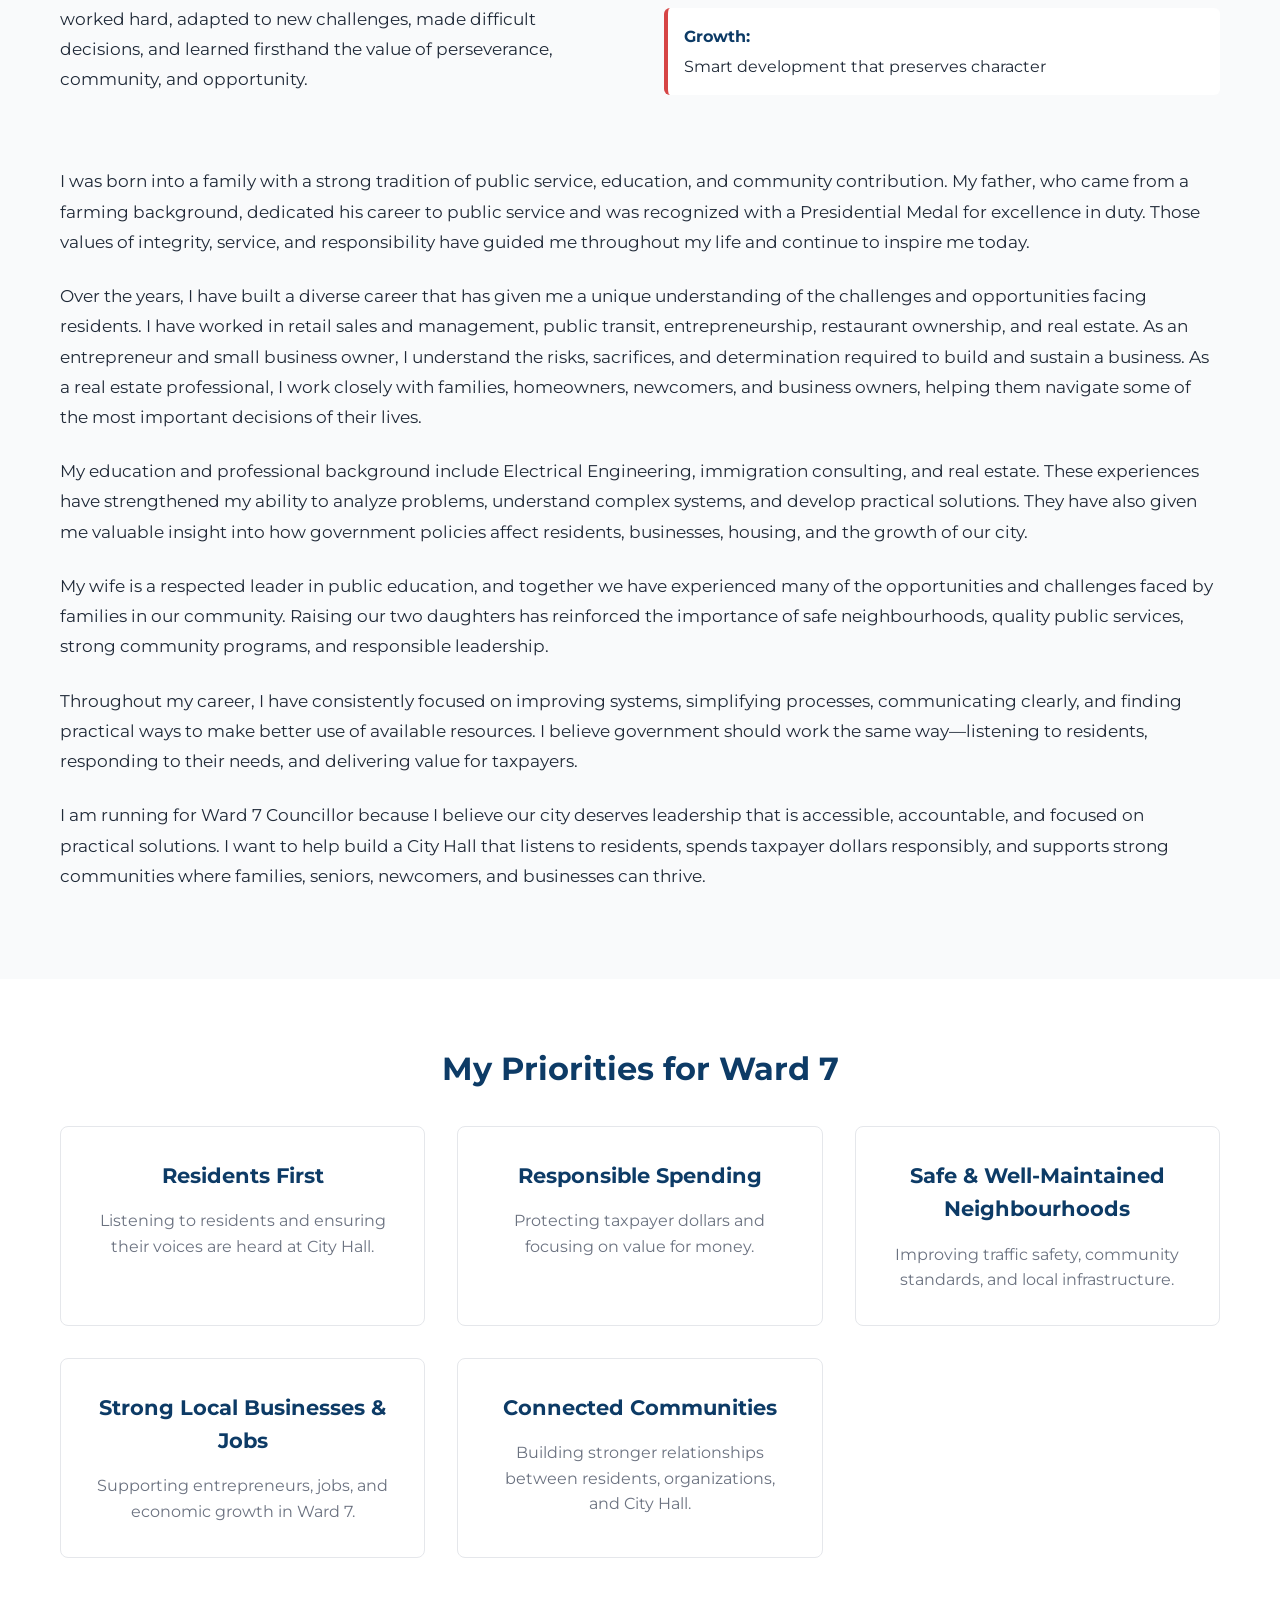
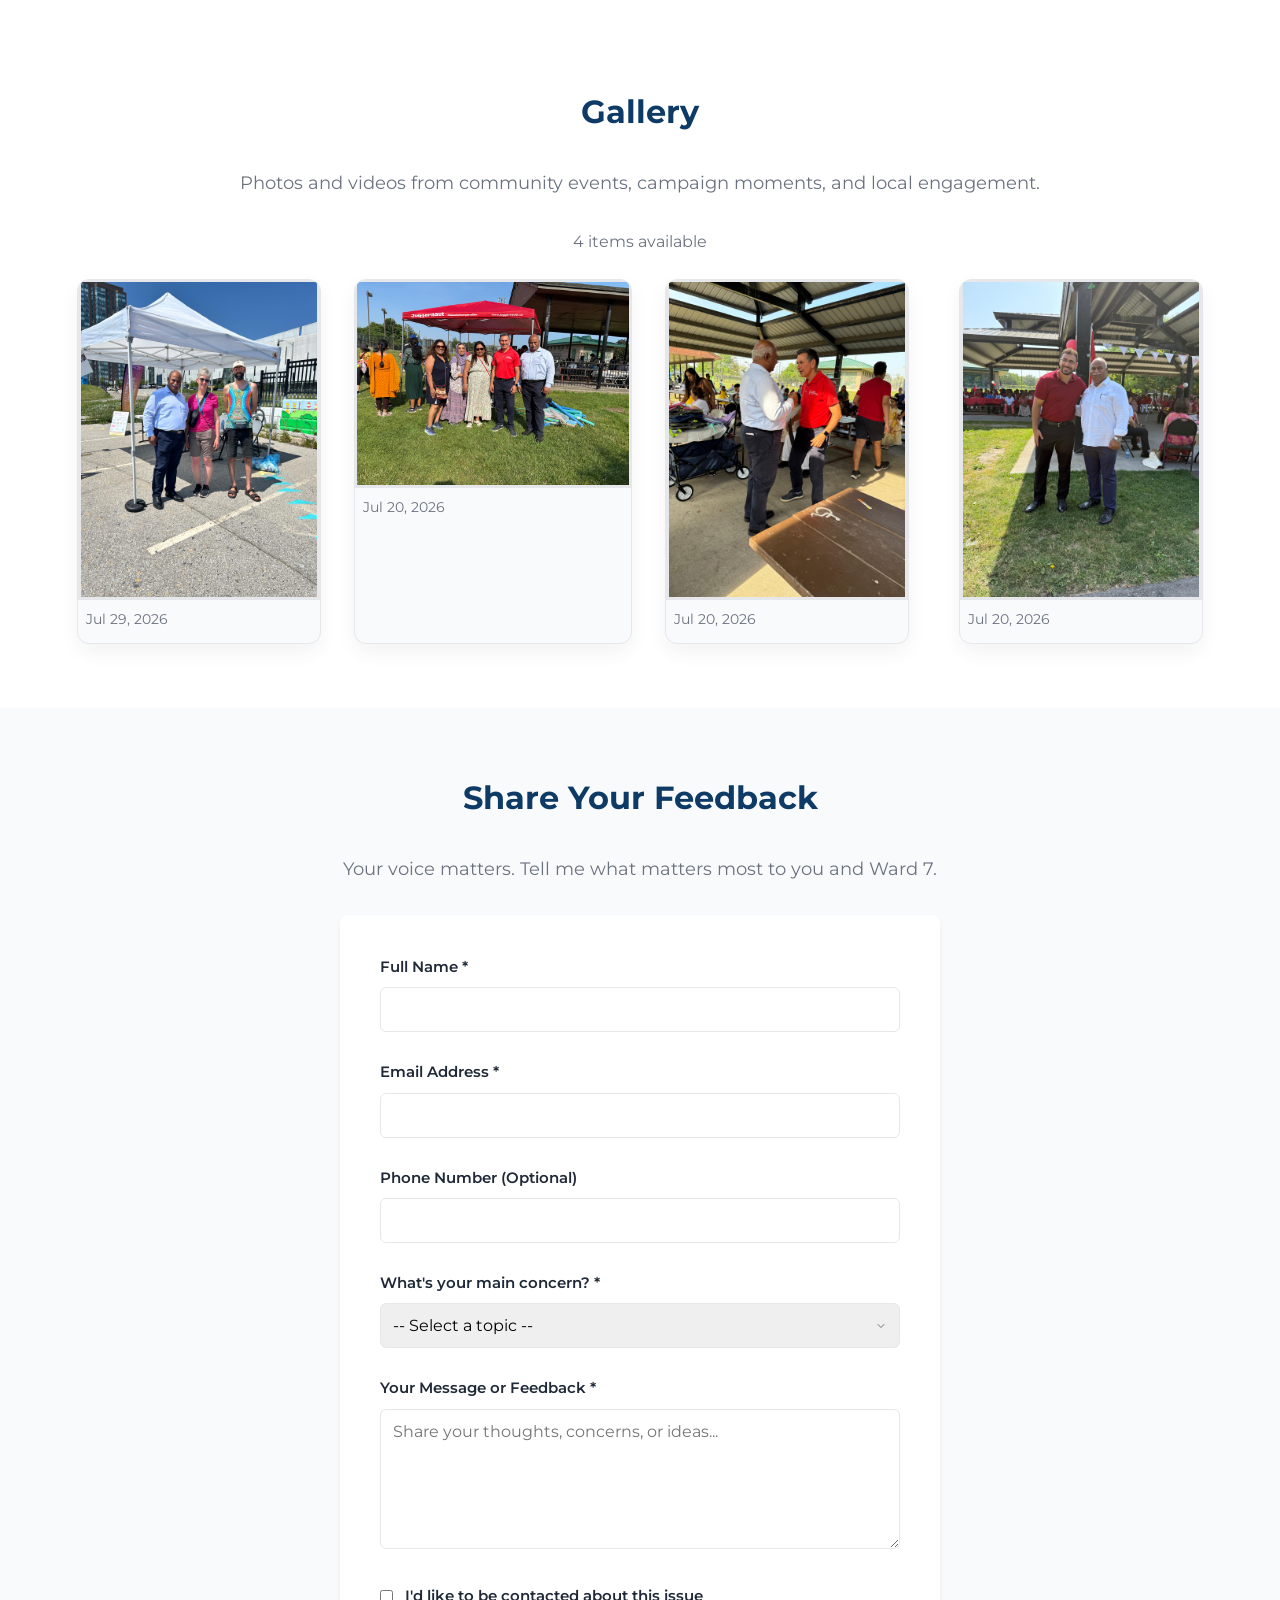
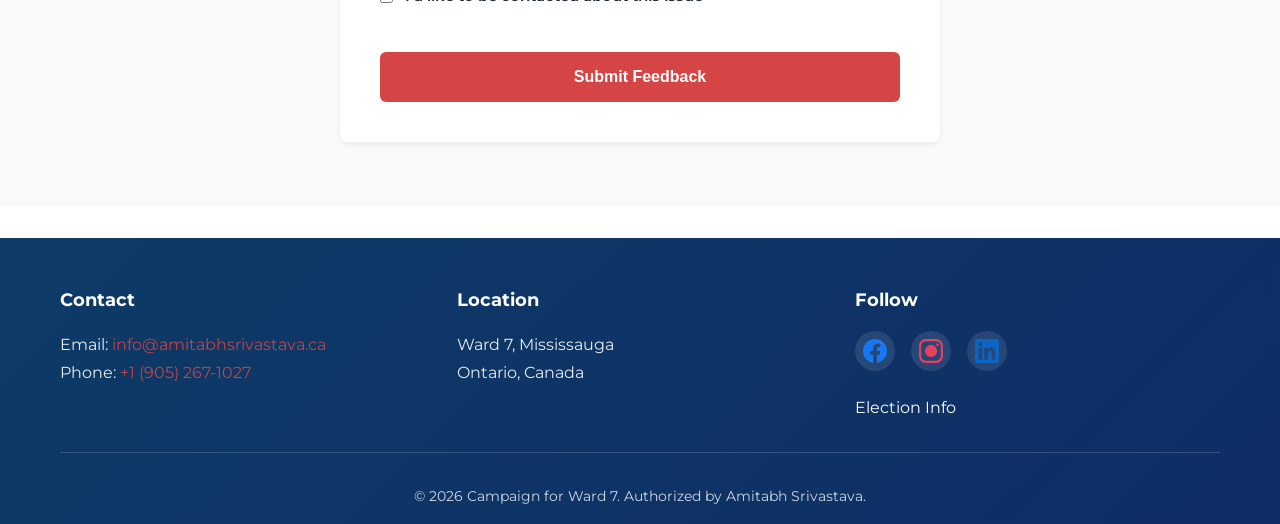
==== commit dfc653d3: "Removed gallery comment from index.html to avoid confusion." ====
--- a/index.html
+++ b/index.html
@@ -213,7 +213,7 @@
             <p class="section-subtitle">Photos and videos from community events, campaign moments, and local engagement.</p>
             <div id="galleryStatus" class="gallery-status">Loading media…</div>
             <div id="galleryGrid" class="gallery-grid" aria-live="polite"></div>
-            <p class="gallery-help">Add images or videos to the media folder and they will appear here automatically, newest first.</p>
+          <!--  <p class="gallery-help">Add images or videos to the media folder and they will appear here automatically, newest first.</p> -->
         </div>
     </section>
 
--- a/styles.css
+++ b/styles.css
@@ -386,8 +386,9 @@
 
 .gallery-grid {
     display: grid;
-    grid-template-columns: repeat(auto-fit, minmax(240px, 1fr));
-    gap: 1.25rem;
+    grid-template-columns: repeat(auto-fit, minmax(260px, 1fr));
+    gap: 1rem;
+    align-items: start;
 }
 
 .gallery-card {
@@ -396,22 +397,28 @@
     border-radius: 0.75rem;
     overflow: hidden;
     box-shadow: 0 8px 20px rgba(0, 0, 0, 0.05);
+    display: flex;
+    flex-direction: column;
+    height: 100%;
+    max-width: 360px;
+    margin: 0 auto;
 }
 
 .gallery-media {
     width: 100%;
-    aspect-ratio: 4 / 3;
-    object-fit: cover;
     display: block;
     background: #e5e7eb;
+    padding: 0.15rem;
+    object-fit: contain;
+    max-height: 320px;
 }
 
 .gallery-card video.gallery-media {
-    object-fit: cover;
+    object-fit: contain;
 }
 
 .gallery-card-body {
-    padding: 1rem 1rem 1.25rem;
+    padding: 0.5rem 0.5rem 0.75rem;
 }
 
 .gallery-card-title {
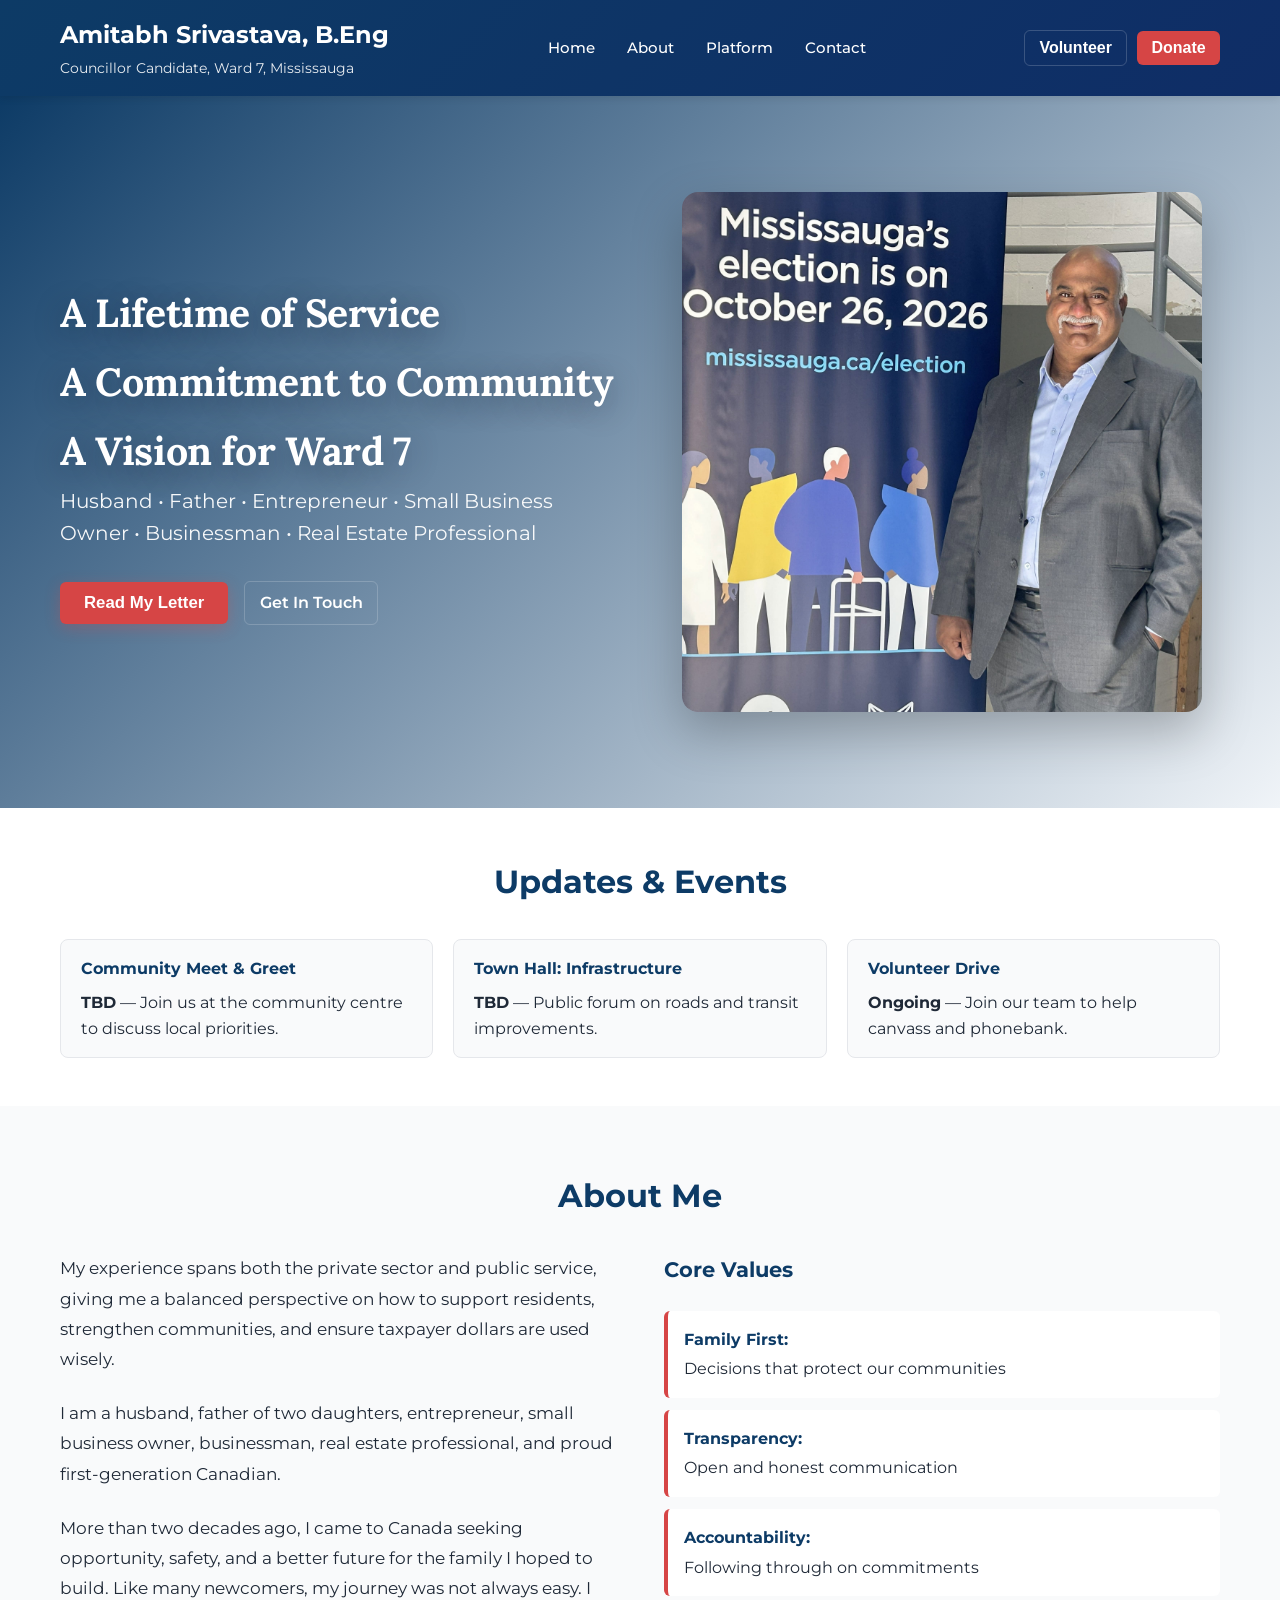
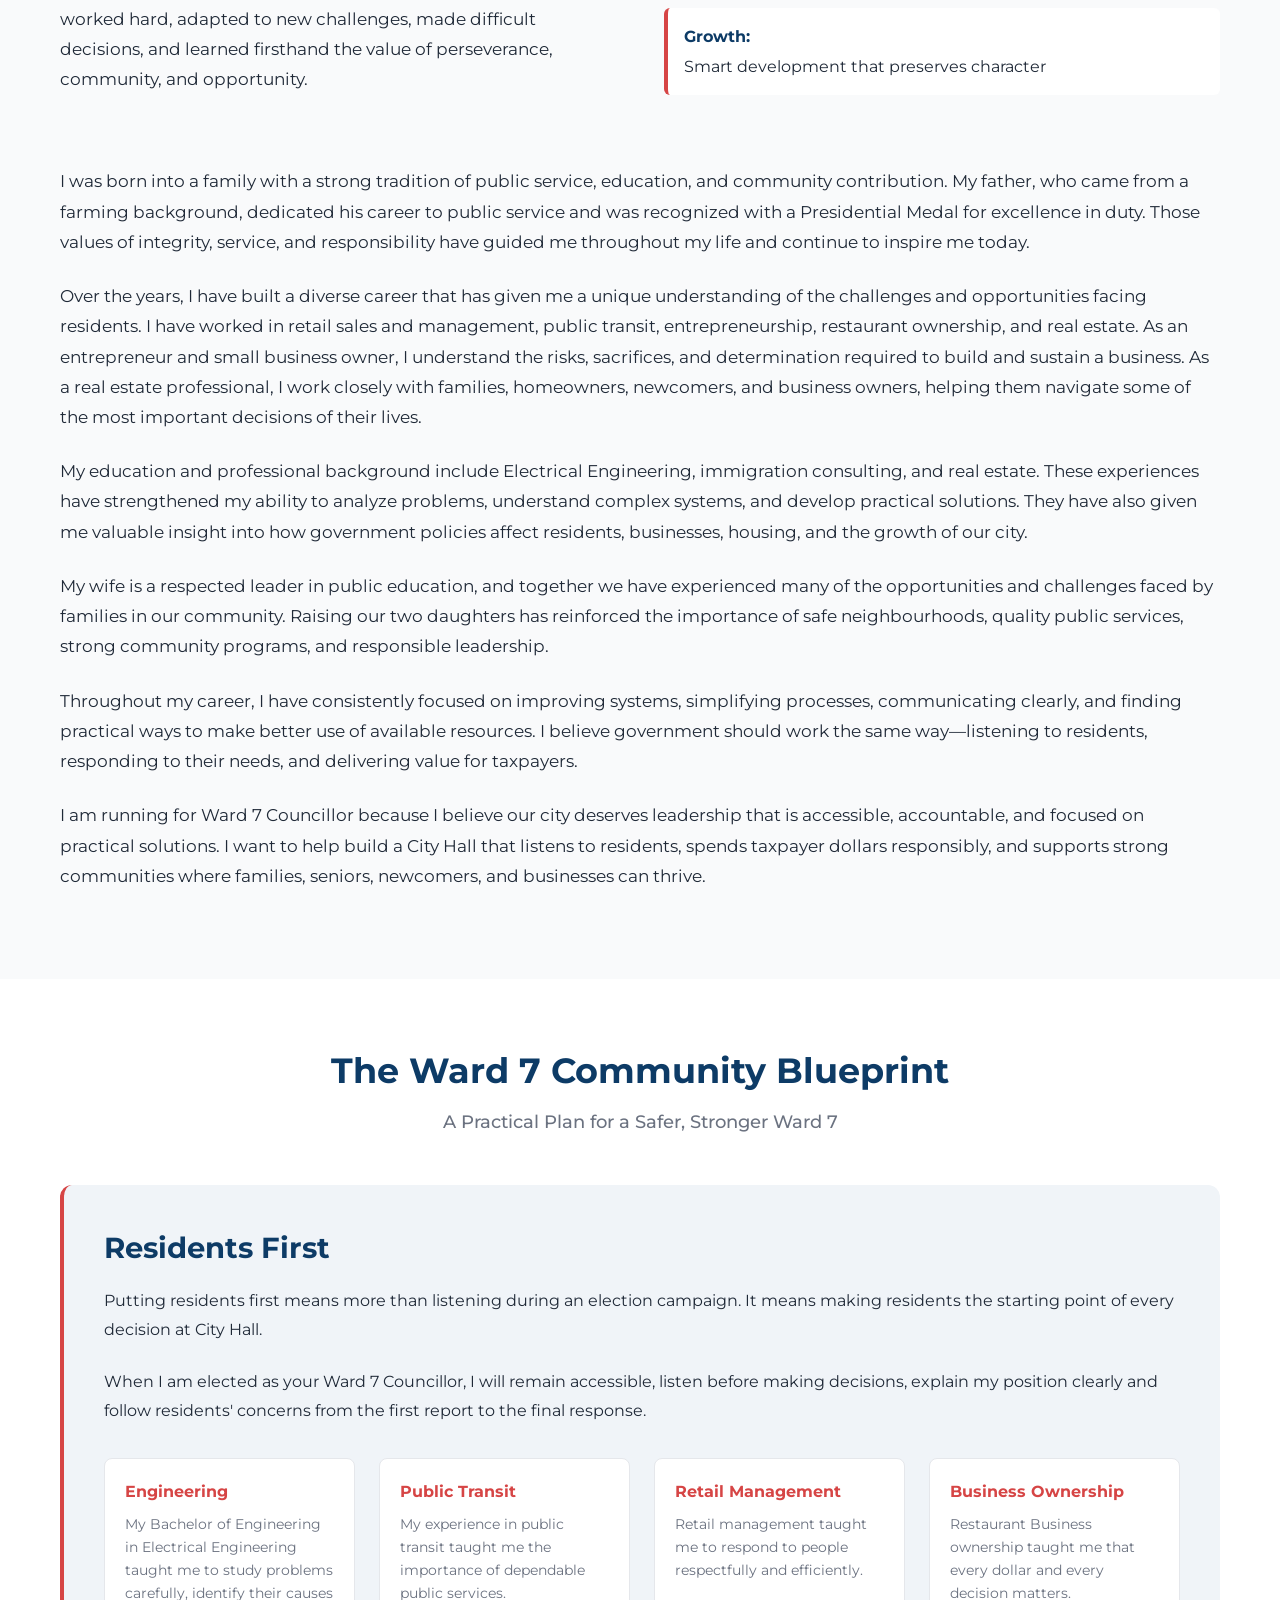
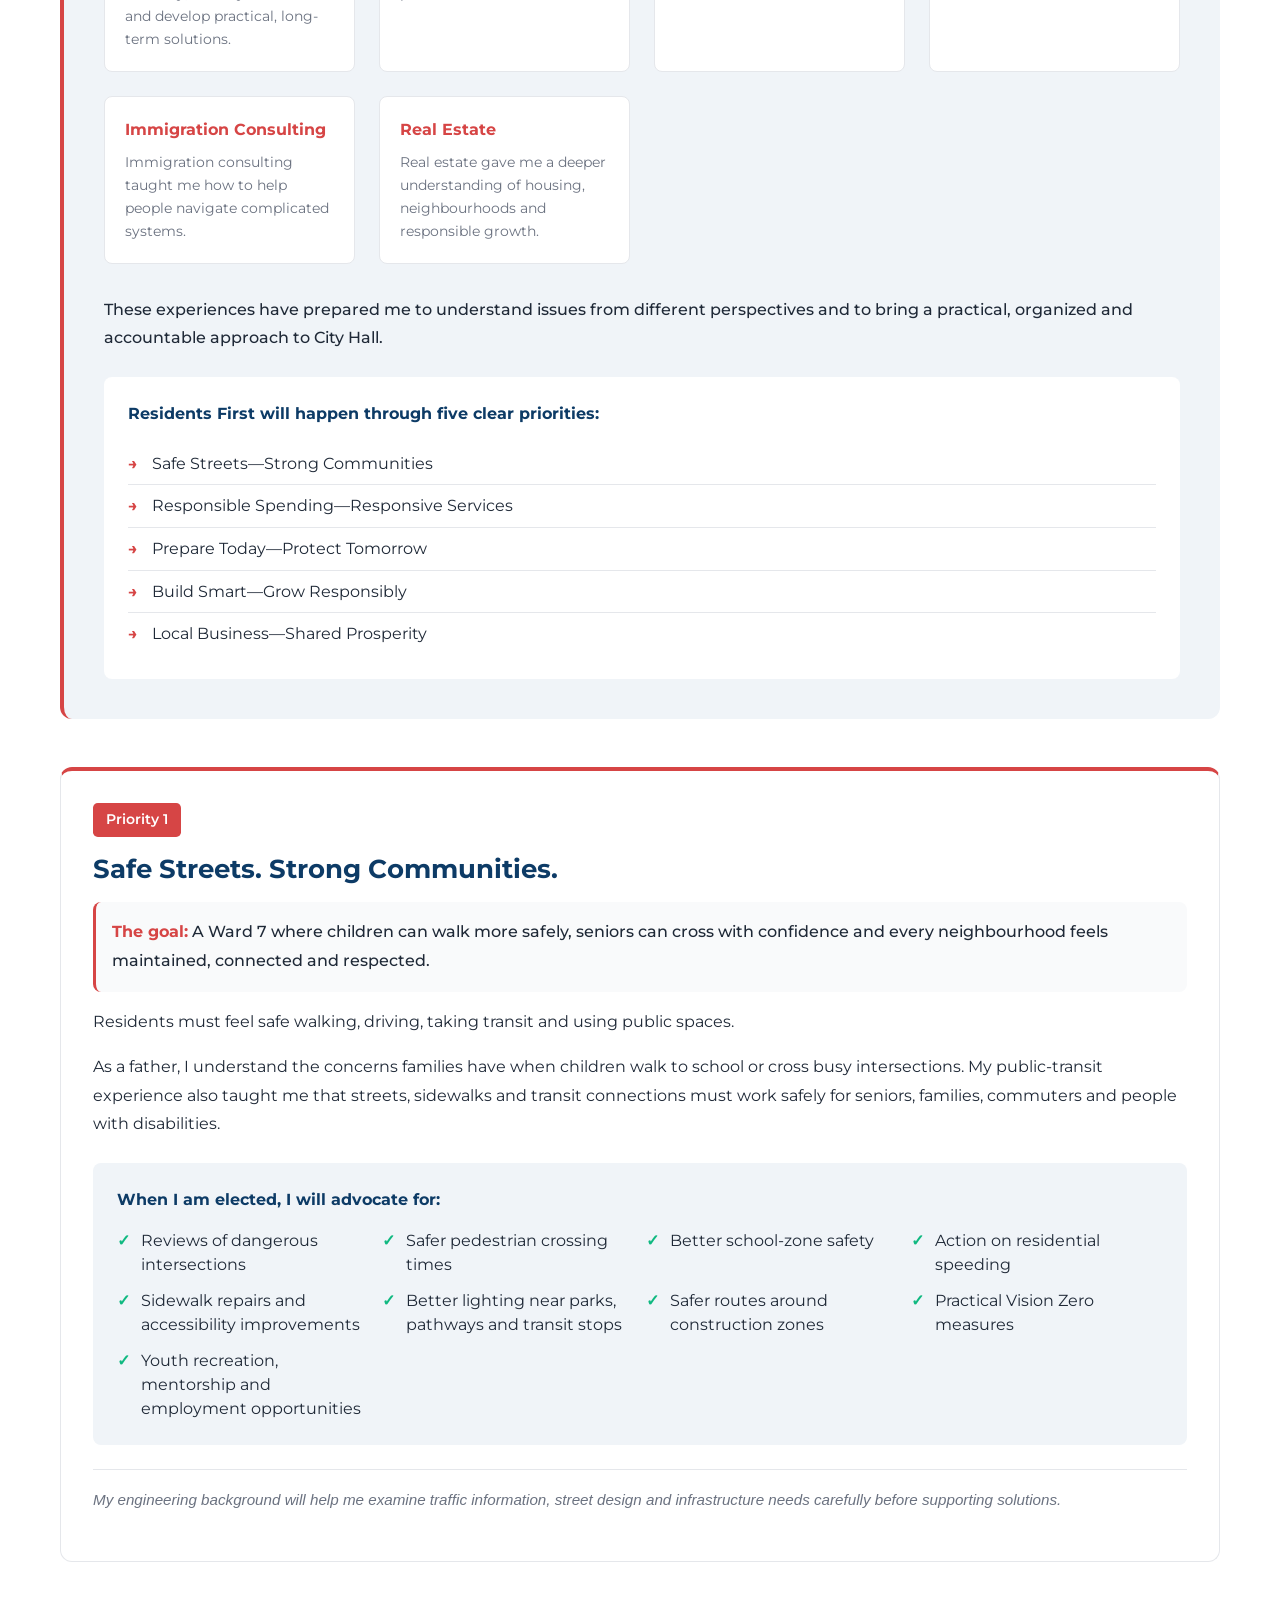
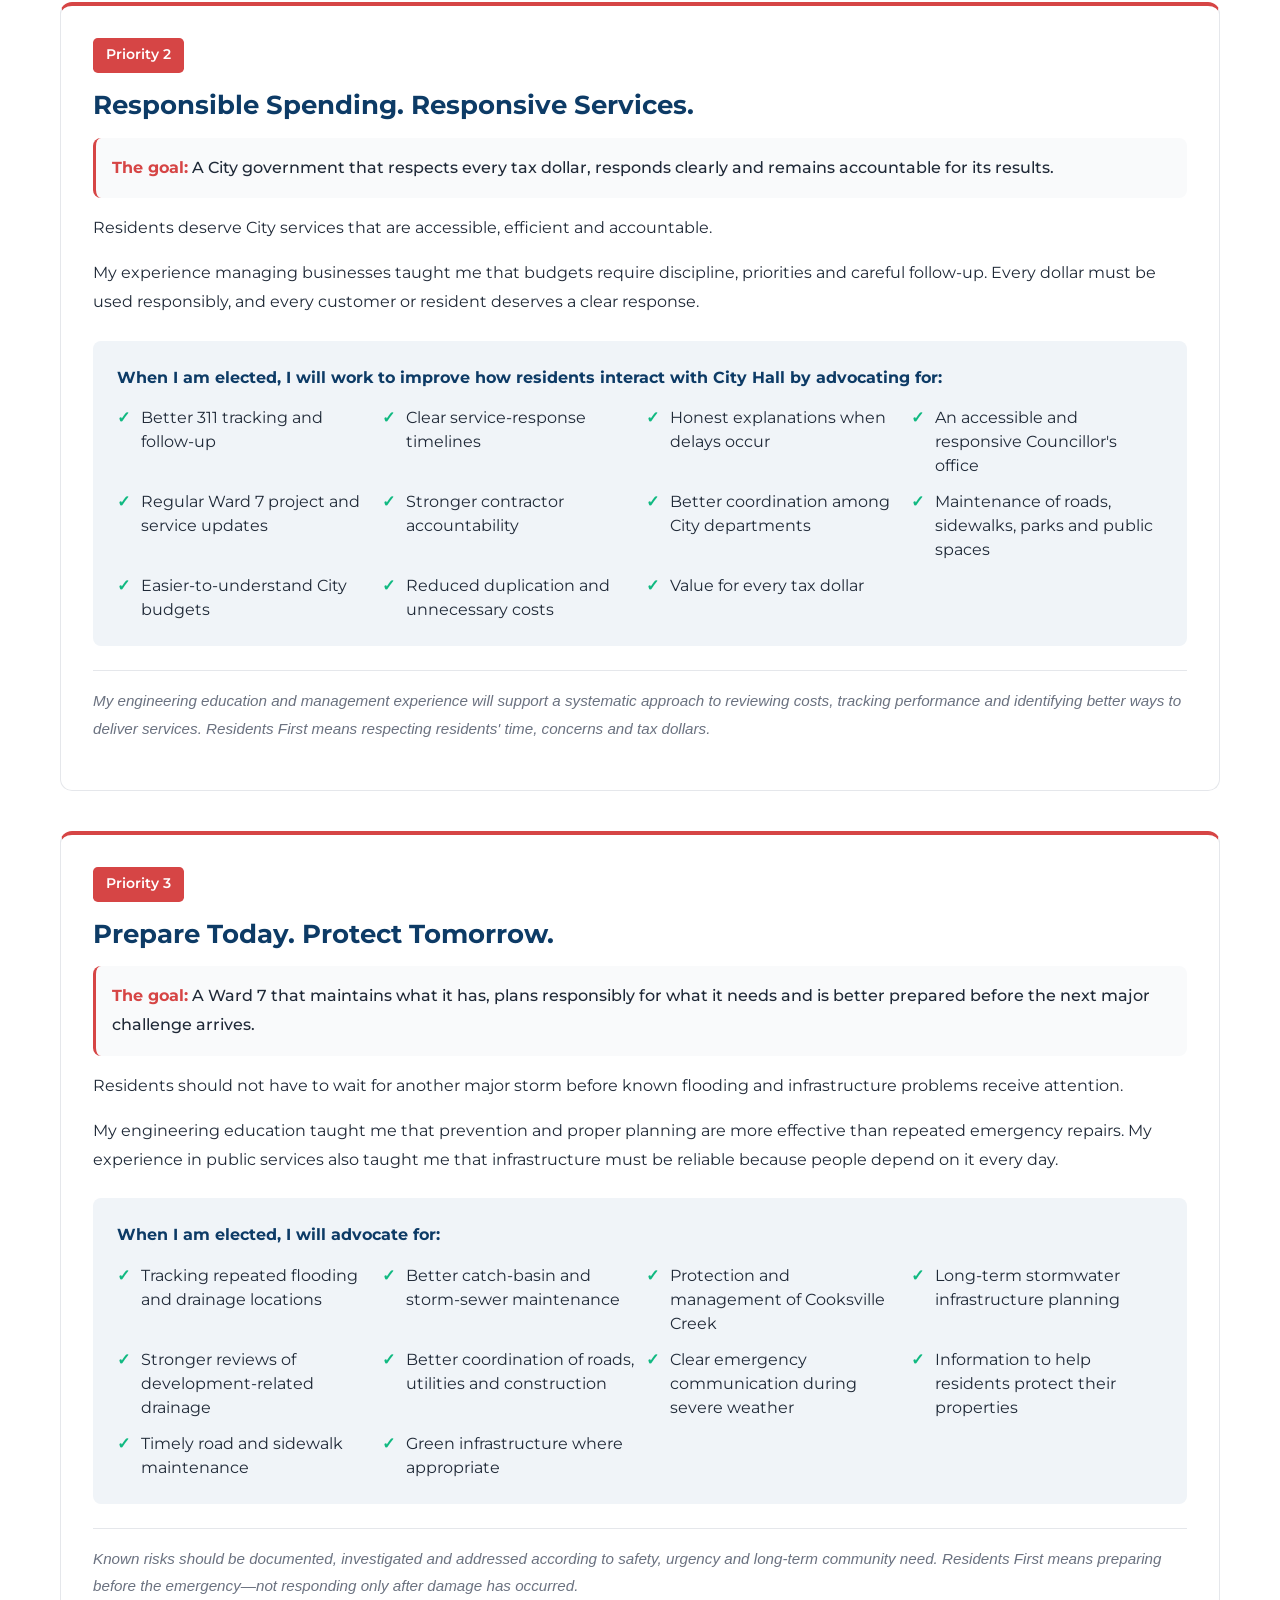
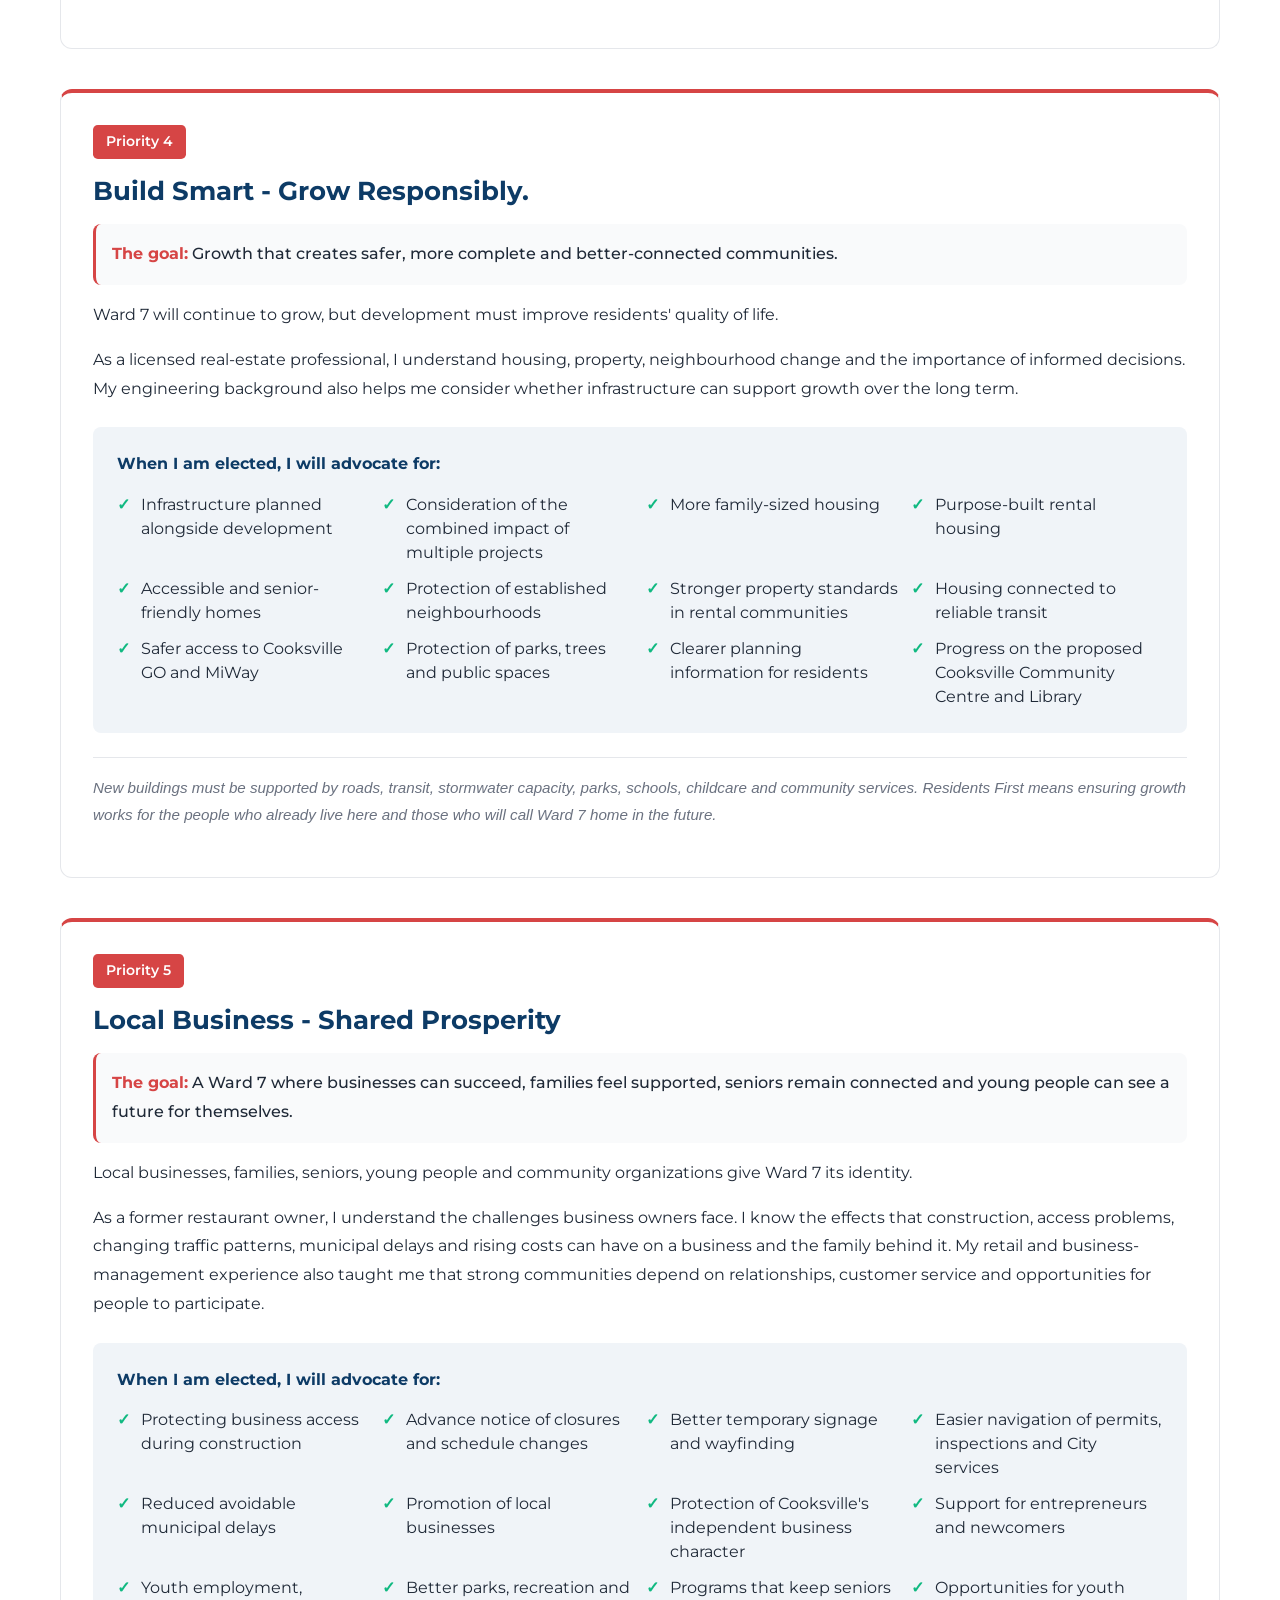
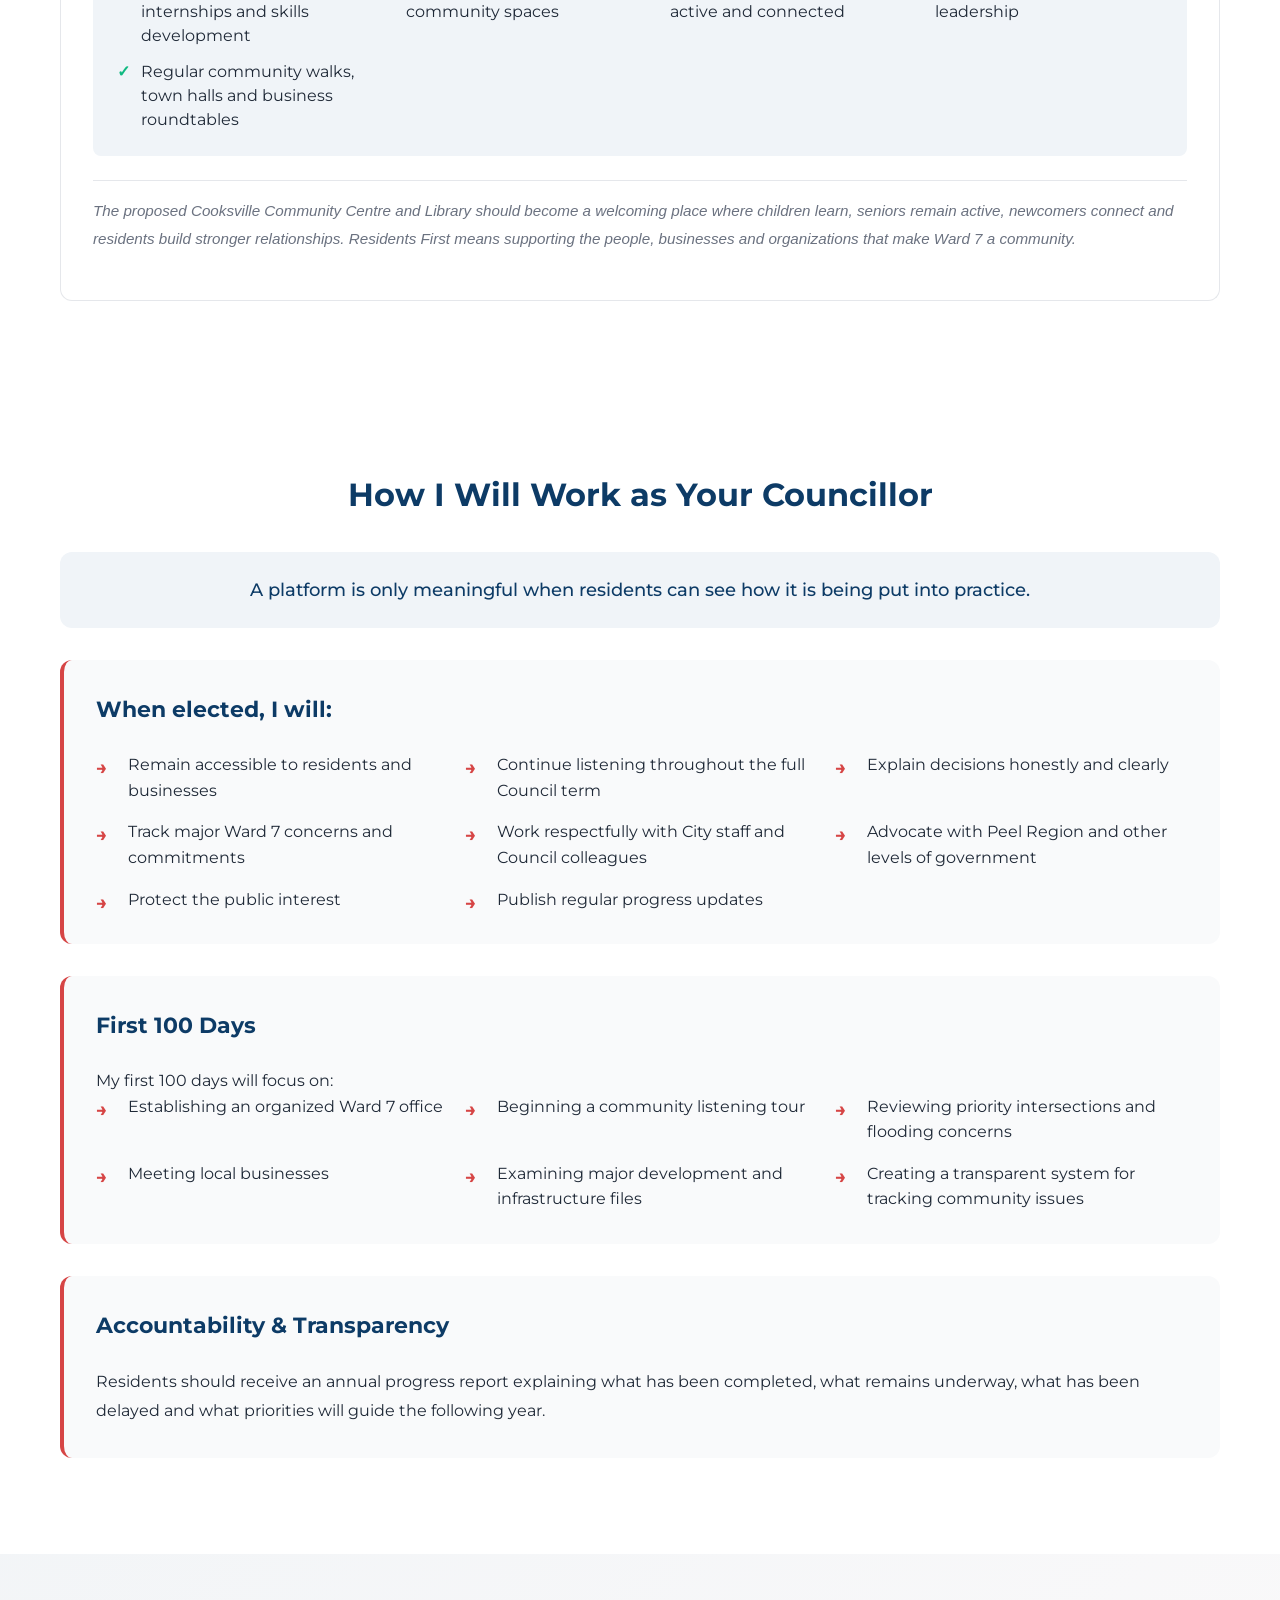
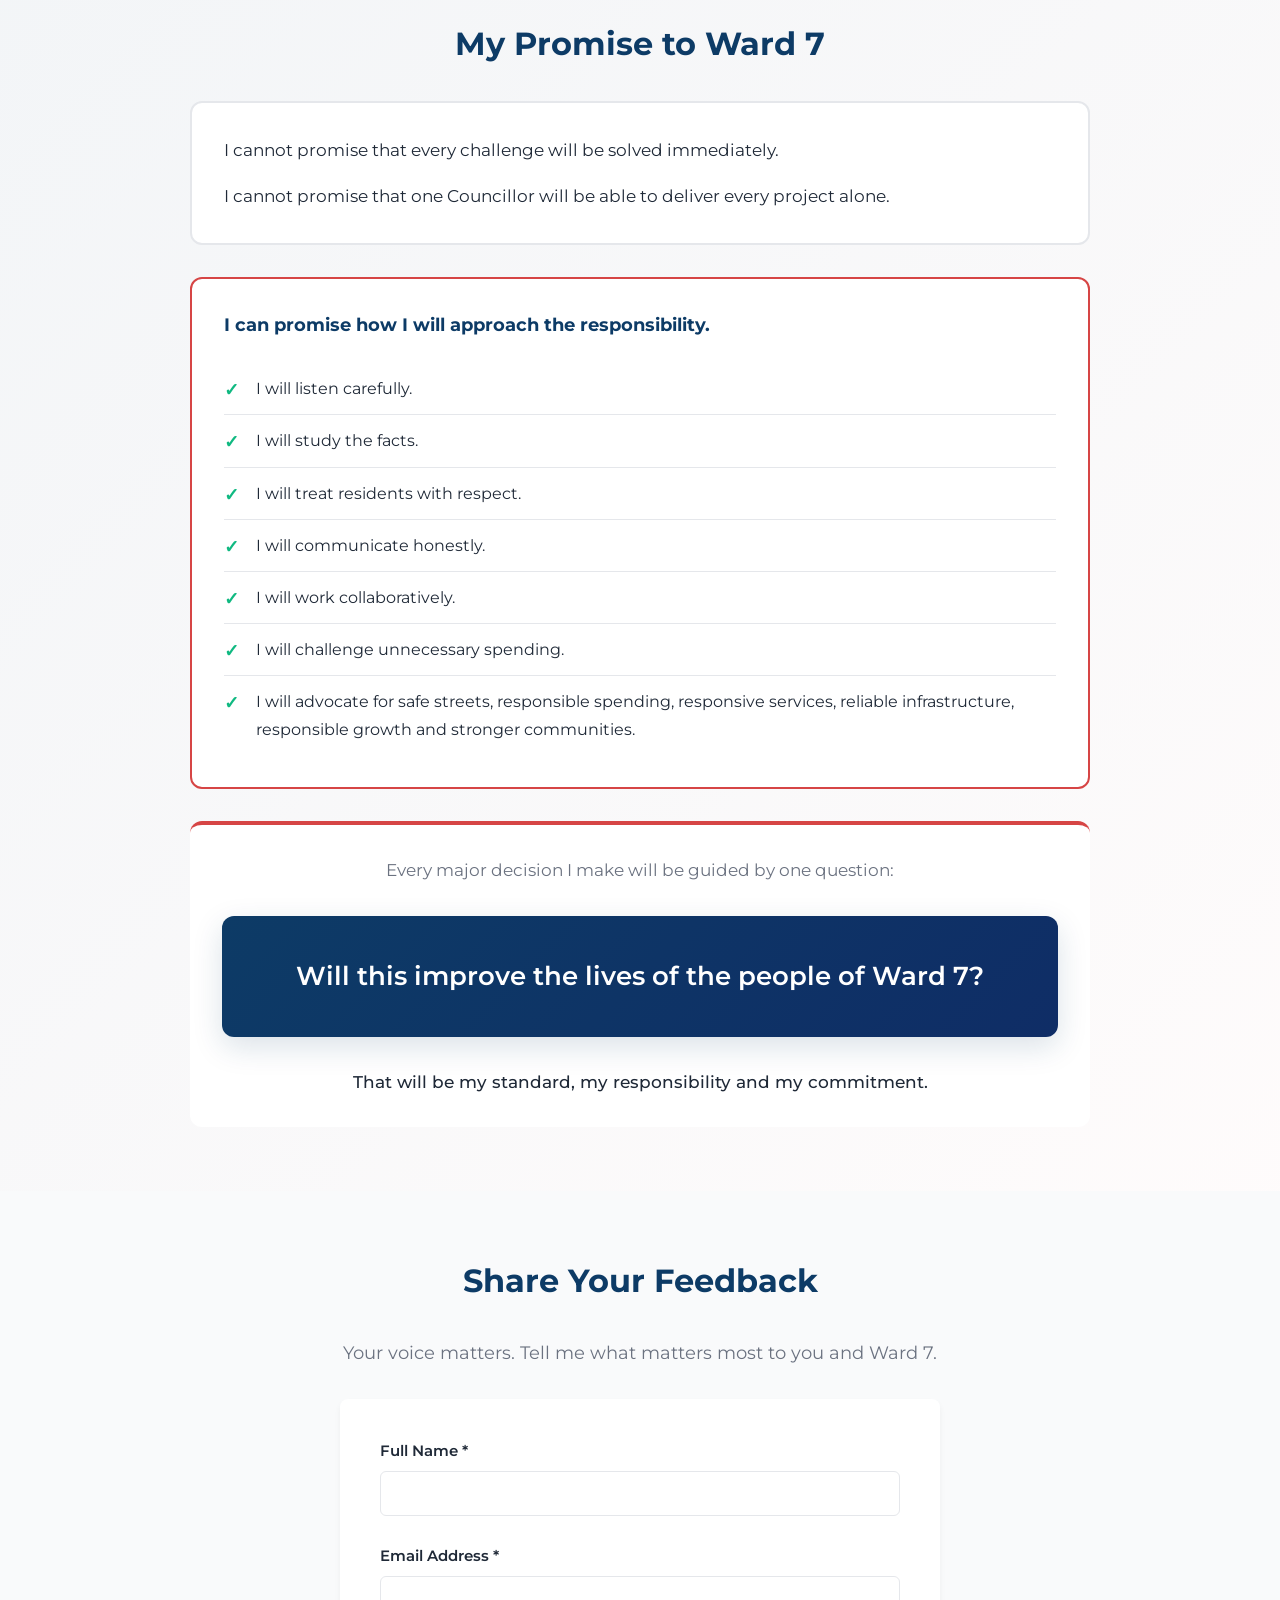
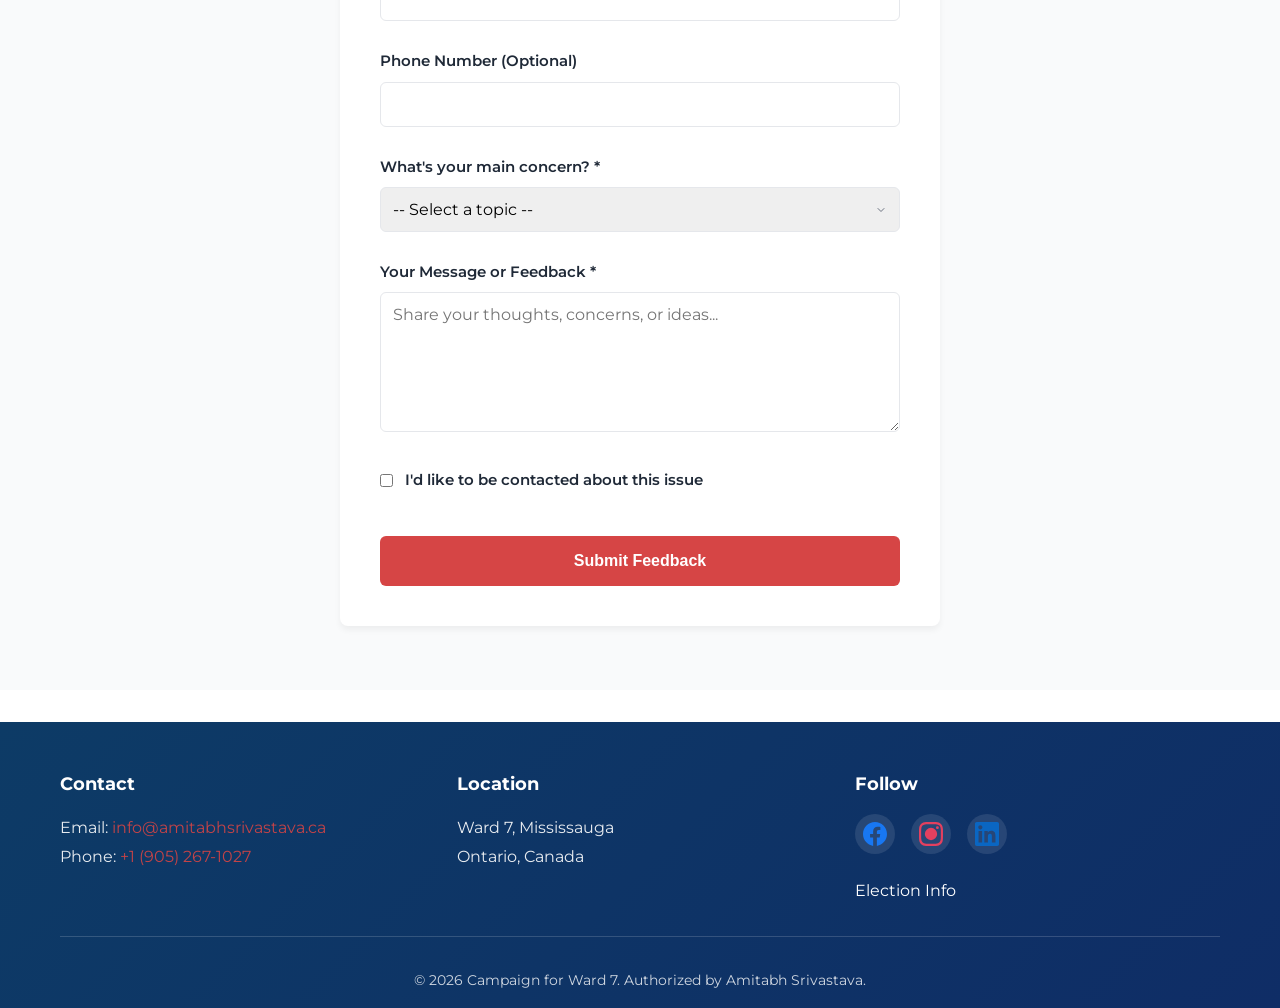
==== commit c3ad56a5: "Updated into the introduction section of the website to include new features and styling improvement" ====
--- a/index.html
+++ b/index.html
@@ -24,7 +24,7 @@
         <nav class="navbar">
             <div class="container">
                 <div class="logo">
-                    <h1>Amitabh Srivastava</h1>
+                    <h1>Amitabh Srivastava, B.Eng</h1>
                     <p class="tagline">Councillor Candidate, Ward 7, Mississauga</p>
                 </div>
                 <button class="hamburger" id="hamburger" aria-label="Toggle navigation menu">
@@ -55,7 +55,10 @@
                     <h2 class="hero-title-line">A Commitment to Community</h2>
                     <h2 class="hero-title-line">A Vision for Ward 7</h2>
                     <p>Husband • Father • Entrepreneur • Small Business Owner • Businessman • Real Estate Professional</p>
-                    <a href="#feedback" class="btn btn-primary">Get In Touch</a>
+                    <div class="hero-buttons">
+                        <button class="btn btn-primary" type="button" data-modal="letterModal">Read My Letter</button>
+                        <a href="#feedback" class="btn btn-outline">Get In Touch</a>
+                    </div>
                 </div>
                 <div class="hero-visual">
                     <img src="candidate-photo.jpg" alt="Amitabh Srivastava with Mississauga election banner" />
@@ -135,6 +138,56 @@
                     <button id="copyDonateEmail" class="btn btn-outline" type="button">Copy Email</button>
                 </div>
                 <p class="donate-note">Please include your name and address in the e-Transfer message for receipting if applicable.</p>
+            </div>
+        </div>
+    </div>
+
+    <!-- Letter Modal -->
+    <div class="modal" id="letterModal" role="dialog" aria-modal="true" aria-labelledby="letterTitle" hidden>
+        <div class="modal-inner">
+            <div class="modal-header">
+                <h3 id="letterTitle">A Letter to the Residents of Ward 7</h3>
+                <button class="modal-close" data-close aria-label="Close">×</button>
+            </div>
+            <div class="modal-body letter-content">
+                <p class="letter-greeting">Dear Residents,</p>
+                
+                <p>Thank you for taking the time to read this Community Blueprint.</p>
+
+                <p>Ward 7 is a remarkable place to call home. It is where families are building their future, seniors have created lasting memories, entrepreneurs have invested their dreams, and neighbours from every background come together to create one of the most diverse and welcoming communities in Mississauga.</p>
+
+                <p>Like many of you, I care deeply about the future of our neighbourhoods. We all want safe streets, reliable City services, responsible use of taxpayer dollars, thriving local businesses, well-maintained parks, and opportunities for our children and future generations.</p>
+
+                <p>These goals are not achieved through promises alone. They require thoughtful planning, careful listening, collaboration, and leadership that focuses on practical solutions rather than politics.</p>
+
+                <p>That is why I am running to serve as your Ward 7 Councillor.</p>
+
+                <p>Throughout my career, I have had the opportunity to work in engineering, public transit, retail management, business ownership, immigration consulting, and real estate. Each experience has given me a different perspective on how people live, work, and overcome challenges. More importantly, they have taught me that every decision affects real people, real families, and real businesses.</p>
+
+                <p>As a husband and father, I understand that the decisions made at City Hall shape everyday life. They influence how safely our children walk to school, how long we spend in traffic, the condition of our parks and sidewalks, the strength of our local economy, and the quality of the services we rely on every day.</p>
+
+                <p>This Community Blueprint is not simply an election platform. It is a practical plan that reflects the values I will bring to public office and the priorities I will advance when I am elected as your Councillor.</p>
+
+                <p>It has been developed with one principle in mind:</p>
+
+                <h4 class="letter-section-title">Residents First</h4>
+                
+                <p>The best decisions begin with listening. Throughout this campaign, I will continue meeting residents, business owners, community organizations, and neighbourhood groups because the strongest ideas often come from the people who experience these challenges every day.</p>
+
+                <p>No Councillor can solve every issue alone. Progress requires respectful collaboration with residents, City staff, fellow members of Council, and our provincial and federal partners. My commitment is to approach every issue with an open mind, honest communication, and a determination to find practical solutions.</p>
+
+                <p>Ward 7 is entering an important period of change. New development, growing infrastructure needs, and changing community expectations present both challenges and opportunities. We have the chance to build a community that is safer, more connected, financially responsible, and prepared for the future while preserving the welcoming character that makes Ward 7 such a special place to live.</p>
+
+                <p>I believe we can achieve that future together.</p>
+
+                <p>Thank you for your trust. I look forward to listening, learning, and working with you to build a stronger Ward 7 for everyone.</p>
+
+                <p class="letter-closing">Sincerely,</p>
+
+                <p class="letter-signature">
+                    Amitabh Srivastava, B.Eng.<br>
+                    Candidate for Mississauga Ward 7 Councillor
+                </p>
             </div>
         </div>
     </div>
@@ -180,51 +233,278 @@
     <!-- Platform Section -->
     <section id="platform" class="platform">
         <div class="container">
-            <h2>My Priorities for Ward 7</h2>
-            <div class="platform-grid">
-                <div class="platform-card">
-                    <h3>Residents First</h3>
-                    <p>Listening to residents and ensuring their voices are heard at City Hall.</p>
-                </div>
-                <div class="platform-card">
-                    <h3>Responsible Spending</h3>
-                    <p>Protecting taxpayer dollars and focusing on value for money.</p>
-                </div>
-                <div class="platform-card">
-                    <h3>Safe & Well-Maintained Neighbourhoods</h3>
-                    <p>Improving traffic safety, community standards, and local infrastructure.</p>
-                </div>
-                <div class="platform-card">
-                    <h3>Strong Local Businesses & Jobs</h3>
-                    <p>Supporting entrepreneurs, jobs, and economic growth in Ward 7.</p>
-                </div>
-                <div class="platform-card">
-                    <h3>Connected Communities</h3>
-                    <p>Building stronger relationships between residents, organizations, and City Hall.</p>
-                </div>
+            <div class="blueprint-header">
+                <h2>The Ward 7 Community Blueprint</h2>
+                <p class="blueprint-subtitle">A Practical Plan for a Safer, Stronger Ward 7</p>
+            </div>
+
+            <!-- Residents First Introduction -->
+            <div class="blueprint-intro">
+                <h3>Residents First</h3>
+                <p>Putting residents first means more than listening during an election campaign. It means making residents the starting point of every decision at City Hall.</p>
+                <p>When I am elected as your Ward 7 Councillor, I will remain accessible, listen before making decisions, explain my position clearly and follow residents' concerns from the first report to the final response.</p>
+                
+                <div class="experience-grid">
+                    <div class="experience-item">
+                        <h4>Engineering</h4>
+                        <p>My Bachelor of Engineering in Electrical Engineering taught me to study problems carefully, identify their causes and develop practical, long-term solutions.</p>
+                    </div>
+                    <div class="experience-item">
+                        <h4>Public Transit</h4>
+                        <p>My experience in public transit taught me the importance of dependable public services.</p>
+                    </div>
+                    <div class="experience-item">
+                        <h4>Retail Management</h4>
+                        <p>Retail management taught me to respond to people respectfully and efficiently.</p>
+                    </div>
+                    <div class="experience-item">
+                        <h4>Business Ownership</h4>
+                        <p>Restaurant Business ownership taught me that every dollar and every decision matters.</p>
+                    </div>
+                    <div class="experience-item">
+                        <h4>Immigration Consulting</h4>
+                        <p>Immigration consulting taught me how to help people navigate complicated systems.</p>
+                    </div>
+                    <div class="experience-item">
+                        <h4>Real Estate</h4>
+                        <p>Real estate gave me a deeper understanding of housing, neighbourhoods and responsible growth.</p>
+                    </div>
+                </div>
+
+                <p class="intro-closing">These experiences have prepared me to understand issues from different perspectives and to bring a practical, organized and accountable approach to City Hall.</p>
+                
+                <div class="priorities-overview">
+                    <p><strong>Residents First will happen through five clear priorities:</strong></p>
+                    <ul class="priorities-list">
+                        <li>Safe Streets—Strong Communities</li>
+                        <li>Responsible Spending—Responsive Services</li>
+                        <li>Prepare Today—Protect Tomorrow</li>
+                        <li>Build Smart—Grow Responsibly</li>
+                        <li>Local Business—Shared Prosperity</li>
+                    </ul>
+                </div>
+            </div>
+
+            <!-- Priority 1 -->
+            <div class="priority-section">
+                <div class="priority-number">Priority 1</div>
+                <h3 class="priority-title">Safe Streets. Strong Communities.</h3>
+                <p class="priority-goal"><strong>The goal:</strong> A Ward 7 where children can walk more safely, seniors can cross with confidence and every neighbourhood feels maintained, connected and respected.</p>
+                
+                <p>Residents must feel safe walking, driving, taking transit and using public spaces.</p>
+                <p>As a father, I understand the concerns families have when children walk to school or cross busy intersections. My public-transit experience also taught me that streets, sidewalks and transit connections must work safely for seniors, families, commuters and people with disabilities.</p>
+                
+                <div class="priority-actions">
+                    <p><strong>When I am elected, I will advocate for:</strong></p>
+                    <ul>
+                        <li>Reviews of dangerous intersections</li>
+                        <li>Safer pedestrian crossing times</li>
+                        <li>Better school-zone safety</li>
+                        <li>Action on residential speeding</li>
+                        <li>Sidewalk repairs and accessibility improvements</li>
+                        <li>Better lighting near parks, pathways and transit stops</li>
+                        <li>Safer routes around construction zones</li>
+                        <li>Practical Vision Zero measures</li>
+                        <li>Youth recreation, mentorship and employment opportunities</li>
+                    </ul>
+                </div>
+                <p><em>My engineering background will help me examine traffic information, street design and infrastructure needs carefully before supporting solutions.</em></p>
+            </div>
+
+            <!-- Priority 2 -->
+            <div class="priority-section">
+                <div class="priority-number">Priority 2</div>
+                <h3 class="priority-title">Responsible Spending. Responsive Services.</h3>
+                <p class="priority-goal"><strong>The goal:</strong> A City government that respects every tax dollar, responds clearly and remains accountable for its results.</p>
+                
+                <p>Residents deserve City services that are accessible, efficient and accountable.</p>
+                <p>My experience managing businesses taught me that budgets require discipline, priorities and careful follow-up. Every dollar must be used responsibly, and every customer or resident deserves a clear response.</p>
+                
+                <div class="priority-actions">
+                    <p><strong>When I am elected, I will work to improve how residents interact with City Hall by advocating for:</strong></p>
+                    <ul>
+                        <li>Better 311 tracking and follow-up</li>
+                        <li>Clear service-response timelines</li>
+                        <li>Honest explanations when delays occur</li>
+                        <li>An accessible and responsive Councillor's office</li>
+                        <li>Regular Ward 7 project and service updates</li>
+                        <li>Stronger contractor accountability</li>
+                        <li>Better coordination among City departments</li>
+                        <li>Maintenance of roads, sidewalks, parks and public spaces</li>
+                        <li>Easier-to-understand City budgets</li>
+                        <li>Reduced duplication and unnecessary costs</li>
+                        <li>Value for every tax dollar</li>
+                    </ul>
+                </div>
+                <p><em>My engineering education and management experience will support a systematic approach to reviewing costs, tracking performance and identifying better ways to deliver services. Residents First means respecting residents' time, concerns and tax dollars.</em></p>
+            </div>
+
+            <!-- Priority 3 -->
+            <div class="priority-section">
+                <div class="priority-number">Priority 3</div>
+                <h3 class="priority-title">Prepare Today. Protect Tomorrow.</h3>
+                <p class="priority-goal"><strong>The goal:</strong> A Ward 7 that maintains what it has, plans responsibly for what it needs and is better prepared before the next major challenge arrives.</p>
+                
+                <p>Residents should not have to wait for another major storm before known flooding and infrastructure problems receive attention.</p>
+                <p>My engineering education taught me that prevention and proper planning are more effective than repeated emergency repairs. My experience in public services also taught me that infrastructure must be reliable because people depend on it every day.</p>
+                
+                <div class="priority-actions">
+                    <p><strong>When I am elected, I will advocate for:</strong></p>
+                    <ul>
+                        <li>Tracking repeated flooding and drainage locations</li>
+                        <li>Better catch-basin and storm-sewer maintenance</li>
+                        <li>Protection and management of Cooksville Creek</li>
+                        <li>Long-term stormwater infrastructure planning</li>
+                        <li>Stronger reviews of development-related drainage</li>
+                        <li>Better coordination of roads, utilities and construction</li>
+                        <li>Clear emergency communication during severe weather</li>
+                        <li>Information to help residents protect their properties</li>
+                        <li>Timely road and sidewalk maintenance</li>
+                        <li>Green infrastructure where appropriate</li>
+                    </ul>
+                </div>
+                <p><em>Known risks should be documented, investigated and addressed according to safety, urgency and long-term community need. Residents First means preparing before the emergency—not responding only after damage has occurred.</em></p>
+            </div>
+
+            <!-- Priority 4 -->
+            <div class="priority-section">
+                <div class="priority-number">Priority 4</div>
+                <h3 class="priority-title">Build Smart - Grow Responsibly.</h3>
+                <p class="priority-goal"><strong>The goal:</strong> Growth that creates safer, more complete and better-connected communities.</p>
+                
+                <p>Ward 7 will continue to grow, but development must improve residents' quality of life.</p>
+                <p>As a licensed real-estate professional, I understand housing, property, neighbourhood change and the importance of informed decisions. My engineering background also helps me consider whether infrastructure can support growth over the long term.</p>
+                
+                <div class="priority-actions">
+                    <p><strong>When I am elected, I will advocate for:</strong></p>
+                    <ul>
+                        <li>Infrastructure planned alongside development</li>
+                        <li>Consideration of the combined impact of multiple projects</li>
+                        <li>More family-sized housing</li>
+                        <li>Purpose-built rental housing</li>
+                        <li>Accessible and senior-friendly homes</li>
+                        <li>Protection of established neighbourhoods</li>
+                        <li>Stronger property standards in rental communities</li>
+                        <li>Housing connected to reliable transit</li>
+                        <li>Safer access to Cooksville GO and MiWay</li>
+                        <li>Protection of parks, trees and public spaces</li>
+                        <li>Clearer planning information for residents</li>
+                        <li>Progress on the proposed Cooksville Community Centre and Library</li>
+                    </ul>
+                </div>
+                <p><em>New buildings must be supported by roads, transit, stormwater capacity, parks, schools, childcare and community services. Residents First means ensuring growth works for the people who already live here and those who will call Ward 7 home in the future.</em></p>
+            </div>
+
+            <!-- Priority 5 -->
+            <div class="priority-section">
+                <div class="priority-number">Priority 5</div>
+                <h3 class="priority-title">Local Business - Shared Prosperity</h3>
+                <p class="priority-goal"><strong>The goal:</strong> A Ward 7 where businesses can succeed, families feel supported, seniors remain connected and young people can see a future for themselves.</p>
+                
+                <p>Local businesses, families, seniors, young people and community organizations give Ward 7 its identity.</p>
+                <p>As a former restaurant owner, I understand the challenges business owners face. I know the effects that construction, access problems, changing traffic patterns, municipal delays and rising costs can have on a business and the family behind it. My retail and business-management experience also taught me that strong communities depend on relationships, customer service and opportunities for people to participate.</p>
+                
+                <div class="priority-actions">
+                    <p><strong>When I am elected, I will advocate for:</strong></p>
+                    <ul>
+                        <li>Protecting business access during construction</li>
+                        <li>Advance notice of closures and schedule changes</li>
+                        <li>Better temporary signage and wayfinding</li>
+                        <li>Easier navigation of permits, inspections and City services</li>
+                        <li>Reduced avoidable municipal delays</li>
+                        <li>Promotion of local businesses</li>
+                        <li>Protection of Cooksville's independent business character</li>
+                        <li>Support for entrepreneurs and newcomers</li>
+                        <li>Youth employment, internships and skills development</li>
+                        <li>Better parks, recreation and community spaces</li>
+                        <li>Programs that keep seniors active and connected</li>
+                        <li>Opportunities for youth leadership</li>
+                        <li>Regular community walks, town halls and business roundtables</li>
+                    </ul>
+                </div>
+                <p><em>The proposed Cooksville Community Centre and Library should become a welcoming place where children learn, seniors remain active, newcomers connect and residents build stronger relationships. Residents First means supporting the people, businesses and organizations that make Ward 7 a community.</em></p>
             </div>
         </div>
     </section>
 
-    <!-- Gallery Section -->
-    <section id="gallery" class="gallery">
-        <div class="container">
-            <h2>Gallery</h2>
-            <p class="section-subtitle">Photos and videos from community events, campaign moments, and local engagement.</p>
-            <div id="galleryStatus" class="gallery-status">Loading media…</div>
-            <div id="galleryGrid" class="gallery-grid" aria-live="polite"></div>
-          <!--  <p class="gallery-help">Add images or videos to the media folder and they will appear here automatically, newest first.</p> -->
+    <!-- How I Will Work as Your Councillor Section -->
+    <section id="how-i-work" class="how-i-work">
+        <div class="container">
+            <h2>How I Will Work as Your Councillor</h2>
+            
+            <div class="work-intro">
+                <p>A platform is only meaningful when residents can see how it is being put into practice.</p>
+            </div>
+
+            <div class="work-commitments">
+                <h3>When elected, I will:</h3>
+                <ul class="commitments-list">
+                    <li>Remain accessible to residents and businesses</li>
+                    <li>Continue listening throughout the full Council term</li>
+                    <li>Explain decisions honestly and clearly</li>
+                    <li>Track major Ward 7 concerns and commitments</li>
+                    <li>Work respectfully with City staff and Council colleagues</li>
+                    <li>Advocate with Peel Region and other levels of government</li>
+                    <li>Protect the public interest</li>
+                    <li>Publish regular progress updates</li>
+                </ul>
+            </div>
+
+            <div class="first-hundred-days">
+                <h3>First 100 Days</h3>
+                <p>My first 100 days will focus on:</p>
+                <ul class="days-list">
+                    <li>Establishing an organized Ward 7 office</li>
+                    <li>Beginning a community listening tour</li>
+                    <li>Reviewing priority intersections and flooding concerns</li>
+                    <li>Meeting local businesses</li>
+                    <li>Examining major development and infrastructure files</li>
+                    <li>Creating a transparent system for tracking community issues</li>
+                </ul>
+            </div>
+
+            <div class="accountability">
+                <h3>Accountability & Transparency</h3>
+                <p>Residents should receive an annual progress report explaining what has been completed, what remains underway, what has been delayed and what priorities will guide the following year.</p>
+            </div>
         </div>
     </section>
 
-    <div id="lightbox" class="lightbox" hidden>
-        <button class="lightbox-close" id="lightboxClose" aria-label="Close preview">×</button>
-        <button class="lightbox-nav lightbox-nav-prev" id="lightboxPrev" aria-label="Previous media">←</button>
-        <div class="lightbox-content">
-            <div id="lightboxMedia"></div>
-        </div>
-        <button class="lightbox-nav lightbox-nav-next" id="lightboxNext" aria-label="Next media">→</button>
-    </div>
+    <!-- My Promise to Ward 7 Section -->
+    <section id="my-promise" class="my-promise">
+        <div class="container">
+            <h2>My Promise to Ward 7</h2>
+            
+            <div class="promise-content">
+                <div class="promise-limitations">
+                    <p>I cannot promise that every challenge will be solved immediately.</p>
+                    <p>I cannot promise that one Councillor will be able to deliver every project alone.</p>
+                </div>
+
+                <div class="promise-commitments">
+                    <p><strong>I can promise how I will approach the responsibility.</strong></p>
+                    
+                    <ul class="promise-list">
+                        <li>I will listen carefully.</li>
+                        <li>I will study the facts.</li>
+                        <li>I will treat residents with respect.</li>
+                        <li>I will communicate honestly.</li>
+                        <li>I will work collaboratively.</li>
+                        <li>I will challenge unnecessary spending.</li>
+                        <li>I will advocate for safe streets, responsible spending, responsive services, reliable infrastructure, responsible growth and stronger communities.</li>
+                    </ul>
+                </div>
+
+                <div class="promise-standard">
+                    <p>Every major decision I make will be guided by one question:</p>
+                    <div class="standard-box">
+                        <h3>Will this improve the lives of the people of Ward 7?</h3>
+                    </div>
+                    <p>That will be my standard, my responsibility and my commitment.</p>
+                </div>
+            </div>
+        </div>
+    </section>
 
     <!-- Feedback Section -->
     <section id="feedback" class="feedback">
@@ -327,7 +607,6 @@
     <iframe name="volunteerTarget" id="volunteerTarget" style="display:none;"></iframe>
     <iframe name="feedbackTarget" id="feedbackTarget" style="display:none;"></iframe>
 
-    <script src="gallery-data.js"></script>
     <script src="script.js"></script>
 </body>
 </html>
--- a/styles.css
+++ b/styles.css
@@ -260,6 +260,27 @@
     margin: 0 auto;
 }
 
+.hero-buttons {
+    display: flex;
+    gap: 1rem;
+    flex-wrap: wrap;
+    margin-top: 1.5rem;
+    align-items: center;
+}
+
+.hero-buttons .btn-primary {
+    font-size: 1.05rem;
+    padding: 0.7rem 1.5rem;
+    font-weight: 600;
+    box-shadow: 0 4px 15px rgba(214, 69, 69, 0.3);
+    transition: all 0.3s ease;
+}
+
+.hero-buttons .btn-primary:hover {
+    box-shadow: 0 8px 25px rgba(214, 69, 69, 0.4);
+    transform: translateY(-3px);
+}
+
 /* Updates section */
 .updates { background: #fff; padding: 3rem 0; }
 .updates-grid { display: grid; grid-template-columns: repeat(auto-fit, minmax(220px, 1fr)); gap: 1.25rem; margin-top: 1.5rem; }
@@ -296,6 +317,41 @@
 .donate-actions { display:flex; gap:0.6rem; align-items:left; margin-top:0.75rem; }
 .donate-note { color:var(--text-light); font-size:0.95rem; margin-top:0.75rem; }
 
+/* Letter modal styles */
+.modal-body {
+    max-height: 65vh;
+    overflow-y: auto;
+    line-height: 1.7;
+    color: var(--text-dark);
+}
+
+.letter-content p {
+    margin-bottom: 1rem;
+    font-size: 0.95rem;
+}
+
+.letter-greeting {
+    font-weight: 600;
+    margin-bottom: 1rem;
+}
+
+.letter-section-title {
+    font-size: 1.1rem;
+    font-weight: 600;
+    color: var(--primary-color);
+    margin-top: 1.5rem;
+    margin-bottom: 1rem;
+}
+
+.letter-closing {
+    margin-top: 1.5rem;
+}
+
+.letter-signature {
+    font-weight: 500;
+    line-height: 1.8;
+}
+
 /* ============================================
    SECTIONS (GENERAL)
    ============================================ */
@@ -371,201 +427,390 @@
 }
 
 /* ============================================
-   GALLERY SECTION
-   ============================================ */
-
-.gallery {
-    background-color: white;
-}
-
-.gallery-status {
-    text-align: center;
-    color: var(--text-light);
-    margin-bottom: 1.5rem;
-}
-
-.gallery-grid {
-    display: grid;
-    grid-template-columns: repeat(auto-fit, minmax(260px, 1fr));
-    gap: 1rem;
-    align-items: start;
-}
-
-.gallery-card {
-    background: var(--bg-light);
-    border: 1px solid var(--border-color);
-    border-radius: 0.75rem;
-    overflow: hidden;
-    box-shadow: 0 8px 20px rgba(0, 0, 0, 0.05);
-    display: flex;
-    flex-direction: column;
-    height: 100%;
-    max-width: 360px;
-    margin: 0 auto;
-}
-
-.gallery-media {
-    width: 100%;
-    display: block;
-    background: #e5e7eb;
-    padding: 0.15rem;
-    object-fit: contain;
-    max-height: 320px;
-}
-
-.gallery-card video.gallery-media {
-    object-fit: contain;
-}
-
-.gallery-card-body {
-    padding: 0.5rem 0.5rem 0.75rem;
-}
-
-.gallery-card-title {
-    font-size: 0.95rem;
-    font-weight: 700;
-    color: var(--primary-color);
-    margin-bottom: 0.5rem;
-    word-break: break-word;
-}
-
-.gallery-card-meta {
-    color: var(--text-light);
-    font-size: 0.9rem;
-}
-
-.gallery-help {
-    text-align: center;
-    color: var(--text-light);
-    margin-top: 1rem;
-    font-size: 0.95rem;
-}
-
-.gallery-empty {
-    text-align: center;
-    color: var(--text-light);
-    padding: 2rem;
-    border: 1px dashed var(--border-color);
-    border-radius: 0.75rem;
-    background: var(--bg-light);
-}
-
-/* ============================================
-   LIGHTBOX
-   ============================================ */
-
-.lightbox {
-    position: fixed;
-    inset: 0;
-    background: rgba(0, 0, 0, 0.85);
-    display: flex;
-    align-items: center;
-    justify-content: center;
-    padding: 1.5rem;
-    z-index: 400;
-}
-
-.lightbox[hidden] {
-    display: none;
-}
-
-.lightbox-close {
-    position: absolute;
-    top: 1rem;
-    right: 1rem;
-    background: transparent;
-    border: none;
-    color: white;
-    font-size: 2rem;
-    cursor: pointer;
-}
-
-.lightbox-content {
-    width: min(100%, 960px);
-    max-height: 90vh;
-    display: flex;
-    align-items: center;
-    justify-content: center;
-}
-
-.lightbox-nav {
-    position: absolute;
-    top: 50%;
-    transform: translateY(-50%);
-    background: rgba(255, 255, 255, 0.2);
-    border: none;
-    color: white;
-    font-size: 2rem;
-    width: 3rem;
-    height: 3rem;
-    border-radius: 50%;
-    cursor: pointer;
-    backdrop-filter: blur(4px);
-}
-
-.lightbox-nav:hover {
-    background: rgba(255, 255, 255, 0.35);
-}
-
-.lightbox-nav-prev {
-    left: 1rem;
-}
-
-.lightbox-nav-next {
-    right: 1rem;
-}
-
-.lightbox-media {
-    width: 100%;
-    max-height: 90vh;
-    object-fit: contain;
-    border-radius: 0.75rem;
-}
-
-.lightbox-video {
-    width: 100%;
-    max-height: 90vh;
-    border-radius: 0.75rem;
-}
-
-/* ============================================
-   PLATFORM SECTION
+   PLATFORM SECTION (BLUEPRINT)
    ============================================ */
 
 .platform {
     background-color: white;
 }
 
-.platform-grid {
+.blueprint-header {
+    text-align: center;
+    margin-bottom: 3rem;
+}
+
+.blueprint-header h2 {
+    font-size: 2.2rem;
+    color: var(--primary-color);
+    margin-bottom: 0.5rem;
+}
+
+.blueprint-subtitle {
+    font-size: 1.15rem;
+    color: var(--text-light);
+    font-weight: 500;
+}
+
+/* Residents First Introduction */
+.blueprint-intro {
+    background: var(--secondary-color);
+    padding: 2.5rem;
+    border-radius: 0.75rem;
+    margin-bottom: 3rem;
+    border-left: 4px solid var(--accent-color);
+}
+
+.blueprint-intro h3 {
+    font-size: 1.8rem;
+    color: var(--primary-color);
+    margin-bottom: 1rem;
+}
+
+.blueprint-intro > p {
+    margin-bottom: 1.5rem;
+    line-height: 1.8;
+    color: var(--text-dark);
+}
+
+.experience-grid {
     display: grid;
-    grid-template-columns: repeat(auto-fit, minmax(300px, 1fr));
-    gap: 2rem;
-}
-
-.platform-card {
+    grid-template-columns: repeat(auto-fit, minmax(220px, 1fr));
+    gap: 1.5rem;
+    margin: 2rem 0;
+}
+
+.experience-item {
+    background: white;
+    padding: 1.25rem;
+    border-radius: 0.5rem;
+    border: 1px solid var(--border-color);
+}
+
+.experience-item h4 {
+    color: var(--accent-color);
+    font-size: 1rem;
+    margin-bottom: 0.5rem;
+}
+
+.experience-item p {
+    font-size: 0.9rem;
+    color: var(--text-light);
+    line-height: 1.6;
+}
+
+.intro-closing {
+    font-weight: 500;
+    color: var(--text-dark);
+    margin: 1.5rem 0;
+}
+
+.priorities-overview {
+    background: white;
+    padding: 1.5rem;
+    border-radius: 0.5rem;
+    margin-top: 1.5rem;
+}
+
+.priorities-overview p {
+    font-weight: 600;
+    color: var(--primary-color);
+    margin-bottom: 1rem;
+}
+
+.priorities-list {
+    list-style: none;
+    padding: 0;
+}
+
+.priorities-list li {
+    padding: 0.5rem 0;
+    color: var(--text-dark);
+    border-bottom: 1px solid var(--border-color);
+    padding-left: 1.5rem;
+    position: relative;
+}
+
+.priorities-list li:last-child {
+    border-bottom: none;
+}
+
+.priorities-list li:before {
+    content: "→";
+    position: absolute;
+    left: 0;
+    color: var(--accent-color);
+    font-weight: bold;
+}
+
+/* Priority Sections */
+.priority-section {
     background: white;
     padding: 2rem;
+    margin-bottom: 2.5rem;
+    border-radius: 0.75rem;
+    border: 1px solid var(--border-color);
+    border-top: 4px solid var(--accent-color);
+}
+
+.priority-number {
+    display: inline-block;
+    background: var(--accent-color);
+    color: white;
+    padding: 0.4rem 0.8rem;
+    border-radius: 0.3rem;
+    font-size: 0.85rem;
+    font-weight: 600;
+    margin-bottom: 0.75rem;
+}
+
+.priority-title {
+    font-size: 1.6rem;
+    color: var(--primary-color);
+    margin-bottom: 0.75rem;
+    font-weight: 700;
+}
+
+.priority-goal {
+    background: var(--bg-light);
+    padding: 1rem;
     border-radius: 0.5rem;
-    border: 1px solid var(--border-color);
-    transition: all 0.3s ease;
+    margin-bottom: 1.5rem;
+    border-left: 3px solid var(--accent-color);
+    font-weight: 500;
+}
+
+.priority-goal strong {
+    color: var(--accent-color);
+}
+
+.priority-section > p {
+    line-height: 1.8;
+    margin-bottom: 1rem;
+    color: var(--text-dark);
+}
+
+.priority-actions {
+    background: var(--secondary-color);
+    padding: 1.5rem;
+    border-radius: 0.5rem;
+    margin: 1.5rem 0;
+}
+
+.priority-actions p {
+    font-weight: 600;
+    color: var(--primary-color);
+    margin-bottom: 1rem;
+}
+
+.priority-actions ul {
+    list-style: none;
+    padding: 0;
+    display: grid;
+    grid-template-columns: repeat(auto-fit, minmax(250px, 1fr));
+    gap: 0.75rem;
+}
+
+.priority-actions li {
+    padding-left: 1.5rem;
+    position: relative;
+    color: var(--text-dark);
+    line-height: 1.5;
+}
+
+.priority-actions li:before {
+    content: "✓";
+    position: absolute;
+    left: 0;
+    color: var(--success);
+    font-weight: bold;
+}
+
+.priority-section em {
+    color: var(--text-light);
+    display: block;
+    margin-top: 1rem;
+    padding-top: 1rem;
+    border-top: 1px solid var(--border-color);
+    font-size: 0.95rem;
+}
+
+/* ============================================
+   HOW I WILL WORK SECTION
+   ============================================ */
+
+.how-i-work {
+    background: white;
+}
+
+.work-intro {
     text-align: center;
-}
-
-.platform-card:hover {
-    box-shadow: 0 10px 25px rgba(0, 0, 0, 0.08);
-    border-color: var(--accent-color);
-    transform: translateY(-4px);
-}
-
-.platform-card h3 {
-    color: var(--primary-color);
+    font-size: 1.1rem;
+    font-weight: 500;
+    color: var(--primary-color);
+    margin-bottom: 2rem;
+    padding: 1.5rem;
+    background: var(--secondary-color);
+    border-radius: 0.75rem;
+}
+
+.work-commitments,
+.first-hundred-days,
+.accountability {
+    background: var(--bg-light);
+    padding: 2rem;
+    margin-bottom: 2rem;
+    border-radius: 0.75rem;
+    border-left: 4px solid var(--accent-color);
+}
+
+.work-commitments h3,
+.first-hundred-days h3,
+.accountability h3 {
+    font-size: 1.4rem;
+    color: var(--primary-color);
+    margin-bottom: 1.5rem;
+}
+
+.commitments-list,
+.days-list {
+    list-style: none;
+    padding: 0;
+    display: grid;
+    grid-template-columns: repeat(auto-fit, minmax(280px, 1fr));
+    gap: 1rem;
+}
+
+.commitments-list li,
+.days-list li {
+    padding-left: 2rem;
+    position: relative;
+    color: var(--text-dark);
+    line-height: 1.6;
+}
+
+.commitments-list li:before,
+.days-list li:before {
+    content: "→";
+    position: absolute;
+    left: 0;
+    color: var(--accent-color);
+    font-weight: bold;
+    font-size: 1.2rem;
+}
+
+.accountability p {
+    line-height: 1.8;
+    color: var(--text-dark);
+}
+
+/* ============================================
+   MY PROMISE SECTION
+   ============================================ */
+
+.my-promise {
+    background: linear-gradient(135deg, rgba(13, 59, 102, 0.05) 0%, rgba(214, 69, 69, 0.02) 100%);
+}
+
+.promise-content {
+    max-width: 900px;
+    margin: 0 auto;
+}
+
+.promise-limitations {
+    background: white;
+    padding: 2rem;
+    margin-bottom: 2rem;
+    border-radius: 0.75rem;
+    border: 2px solid var(--border-color);
+}
+
+.promise-limitations p {
+    font-size: 1.05rem;
+    color: var(--text-dark);
+    line-height: 1.8;
     margin-bottom: 1rem;
-    font-size: 1.3rem;
-}
-
-.platform-card p {
+}
+
+.promise-limitations p:last-child {
+    margin-bottom: 0;
+}
+
+.promise-commitments {
+    background: white;
+    padding: 2rem;
+    margin-bottom: 2rem;
+    border-radius: 0.75rem;
+    border: 2px solid var(--accent-color);
+}
+
+.promise-commitments > p {
+    font-size: 1.1rem;
+    color: var(--primary-color);
+    margin-bottom: 1.5rem;
+}
+
+.promise-list {
+    list-style: none;
+    padding: 0;
+}
+
+.promise-list li {
+    padding: 0.75rem 0;
+    padding-left: 2rem;
+    position: relative;
+    color: var(--text-dark);
+    line-height: 1.7;
+    font-size: 1rem;
+    border-bottom: 1px solid var(--border-color);
+}
+
+.promise-list li:last-child {
+    border-bottom: none;
+}
+
+.promise-list li:before {
+    content: "✓";
+    position: absolute;
+    left: 0;
+    color: var(--success);
+    font-weight: bold;
+    font-size: 1.1rem;
+}
+
+.promise-standard {
+    text-align: center;
+    background: white;
+    padding: 2rem;
+    border-radius: 0.75rem;
+    border-top: 4px solid var(--accent-color);
+}
+
+.promise-standard > p:first-child {
+    font-size: 1.05rem;
     color: var(--text-light);
+    margin-bottom: 2rem;
+}
+
+.standard-box {
+    background: linear-gradient(135deg, var(--primary-color) 0%, #0f2d66 100%);
+    color: white;
+    padding: 2.5rem;
+    border-radius: 0.75rem;
+    margin-bottom: 2rem;
+    box-shadow: 0 10px 30px rgba(13, 59, 102, 0.15);
+}
+
+.standard-box h3 {
+    font-size: 1.6rem;
     line-height: 1.6;
+    margin: 0;
+    font-weight: 600;
+}
+
+.promise-standard > p:last-child {
+    font-size: 1.05rem;
+    color: var(--text-dark);
+    font-weight: 500;
 }
 
 /* ============================================
@@ -829,8 +1074,49 @@
         font-size: 1.75rem;
     }
 
-    .platform-grid {
+    .blueprint-header h2 {
+        font-size: 1.75rem;
+    }
+
+    .priority-title {
+        font-size: 1.3rem;
+    }
+
+    .experience-grid {
         grid-template-columns: 1fr;
+    }
+
+    .priority-actions ul {
+        grid-template-columns: 1fr;
+    }
+
+    .blueprint-intro {
+        padding: 1.5rem;
+    }
+
+    .priority-section {
+        padding: 1.5rem;
+    }
+
+    .commitments-list,
+    .days-list {
+        grid-template-columns: 1fr;
+    }
+
+    .standard-box h3 {
+        font-size: 1.3rem;
+    }
+
+    .work-commitments,
+    .first-hundred-days,
+    .accountability {
+        padding: 1.5rem;
+    }
+
+    .promise-limitations,
+    .promise-commitments,
+    .promise-standard {
+        padding: 1.5rem;
     }
 
     .feedback-form {
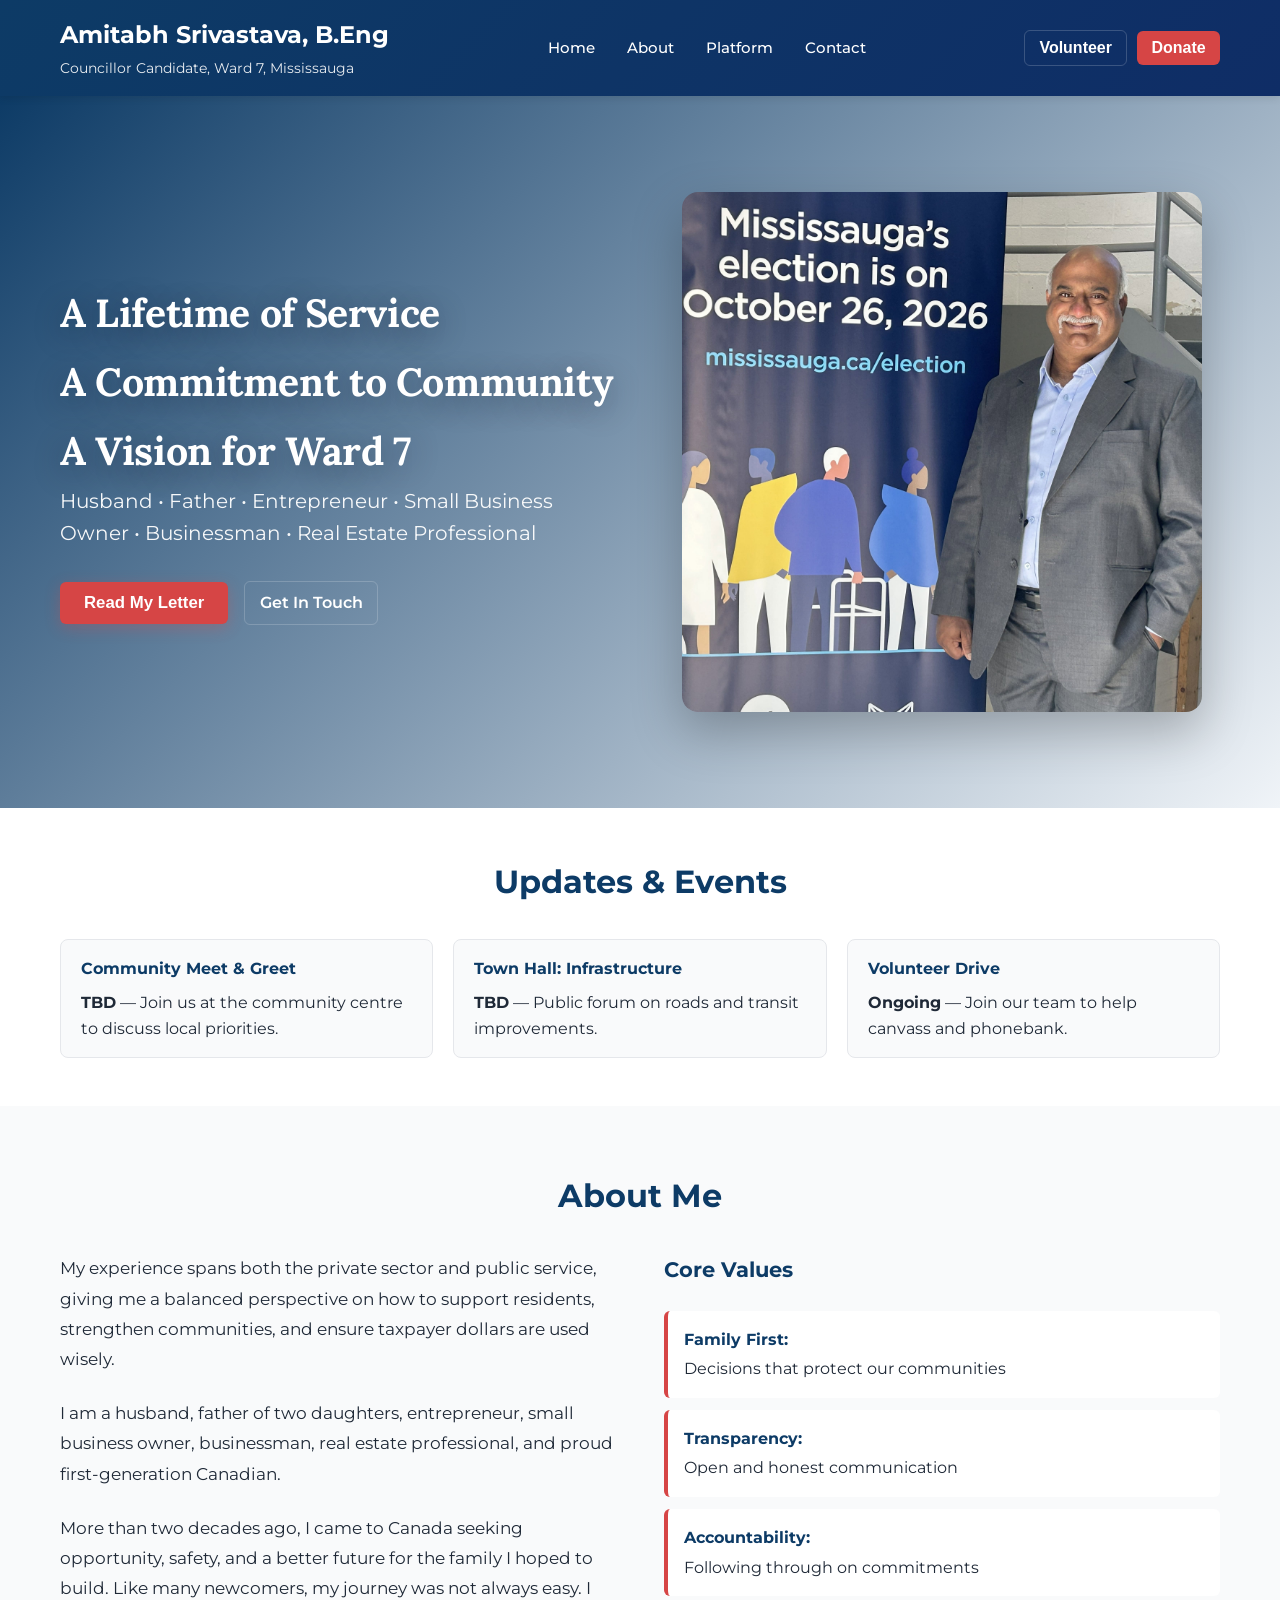
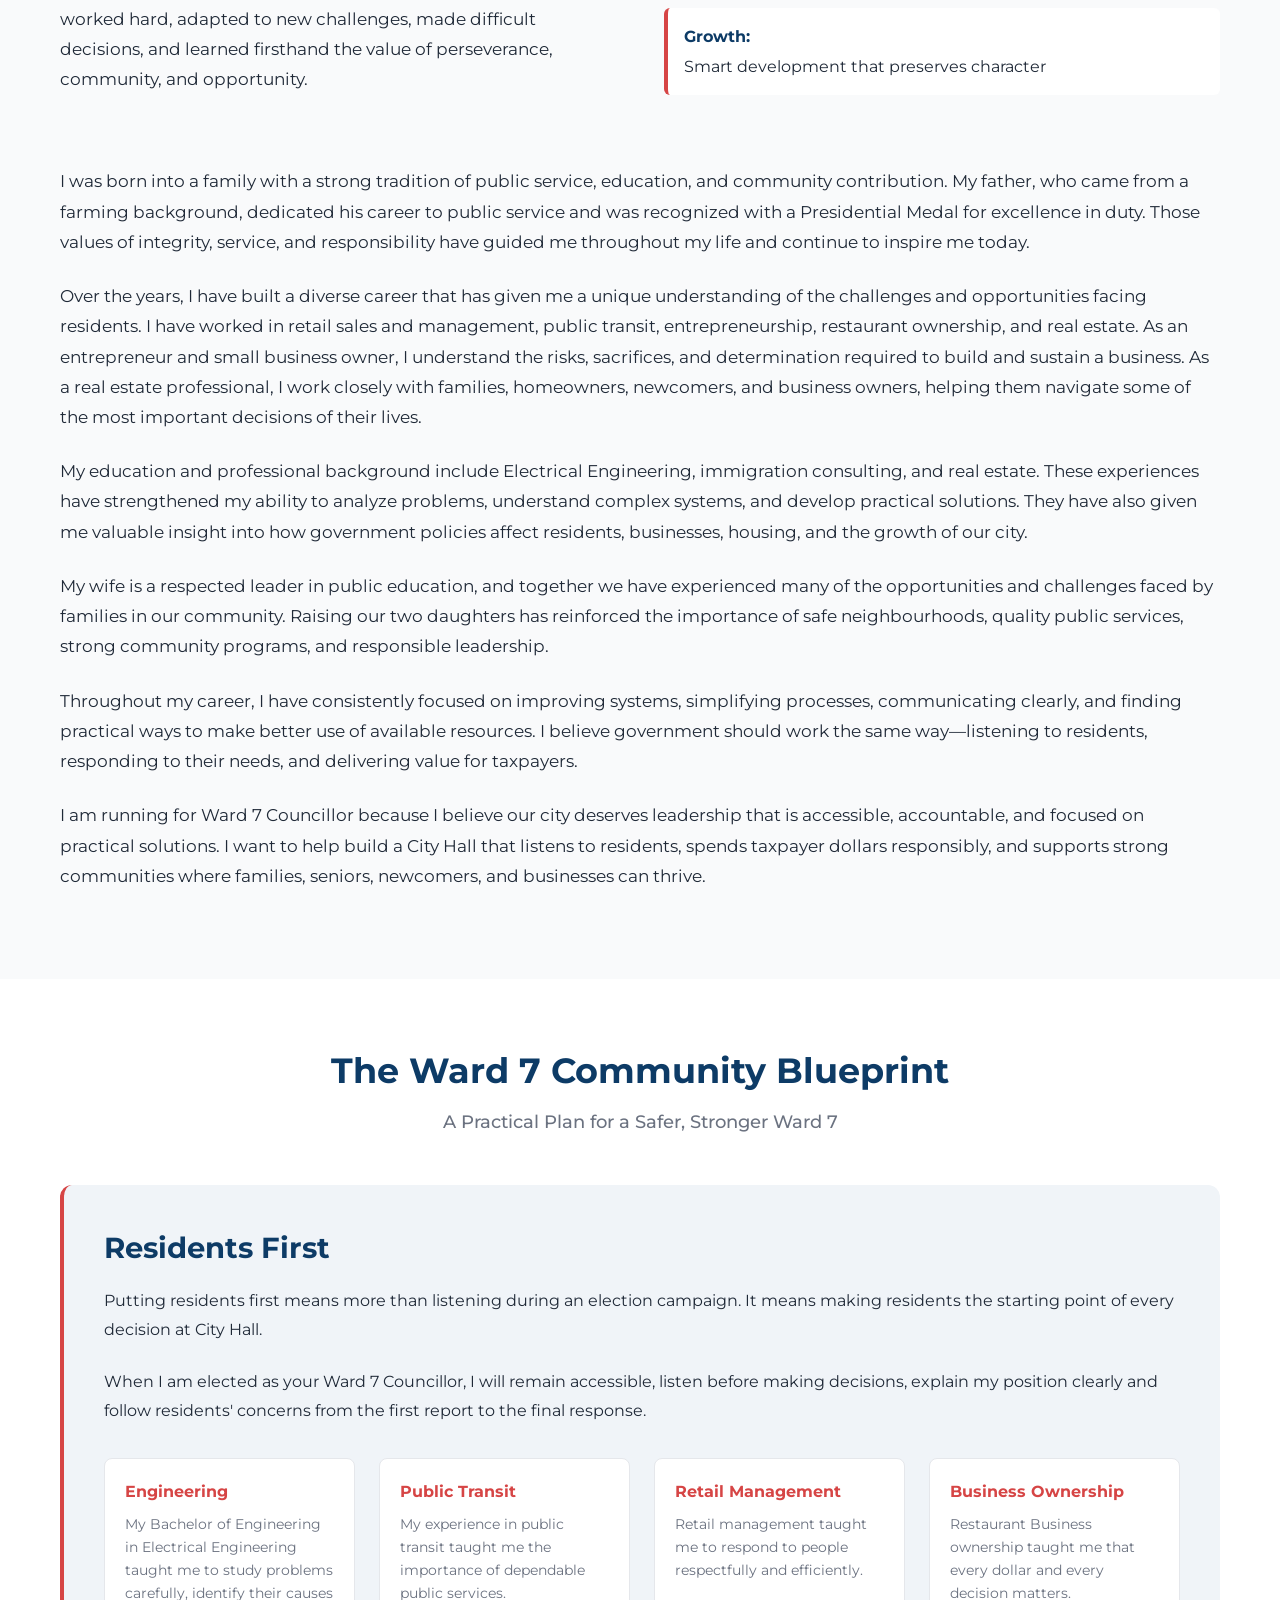
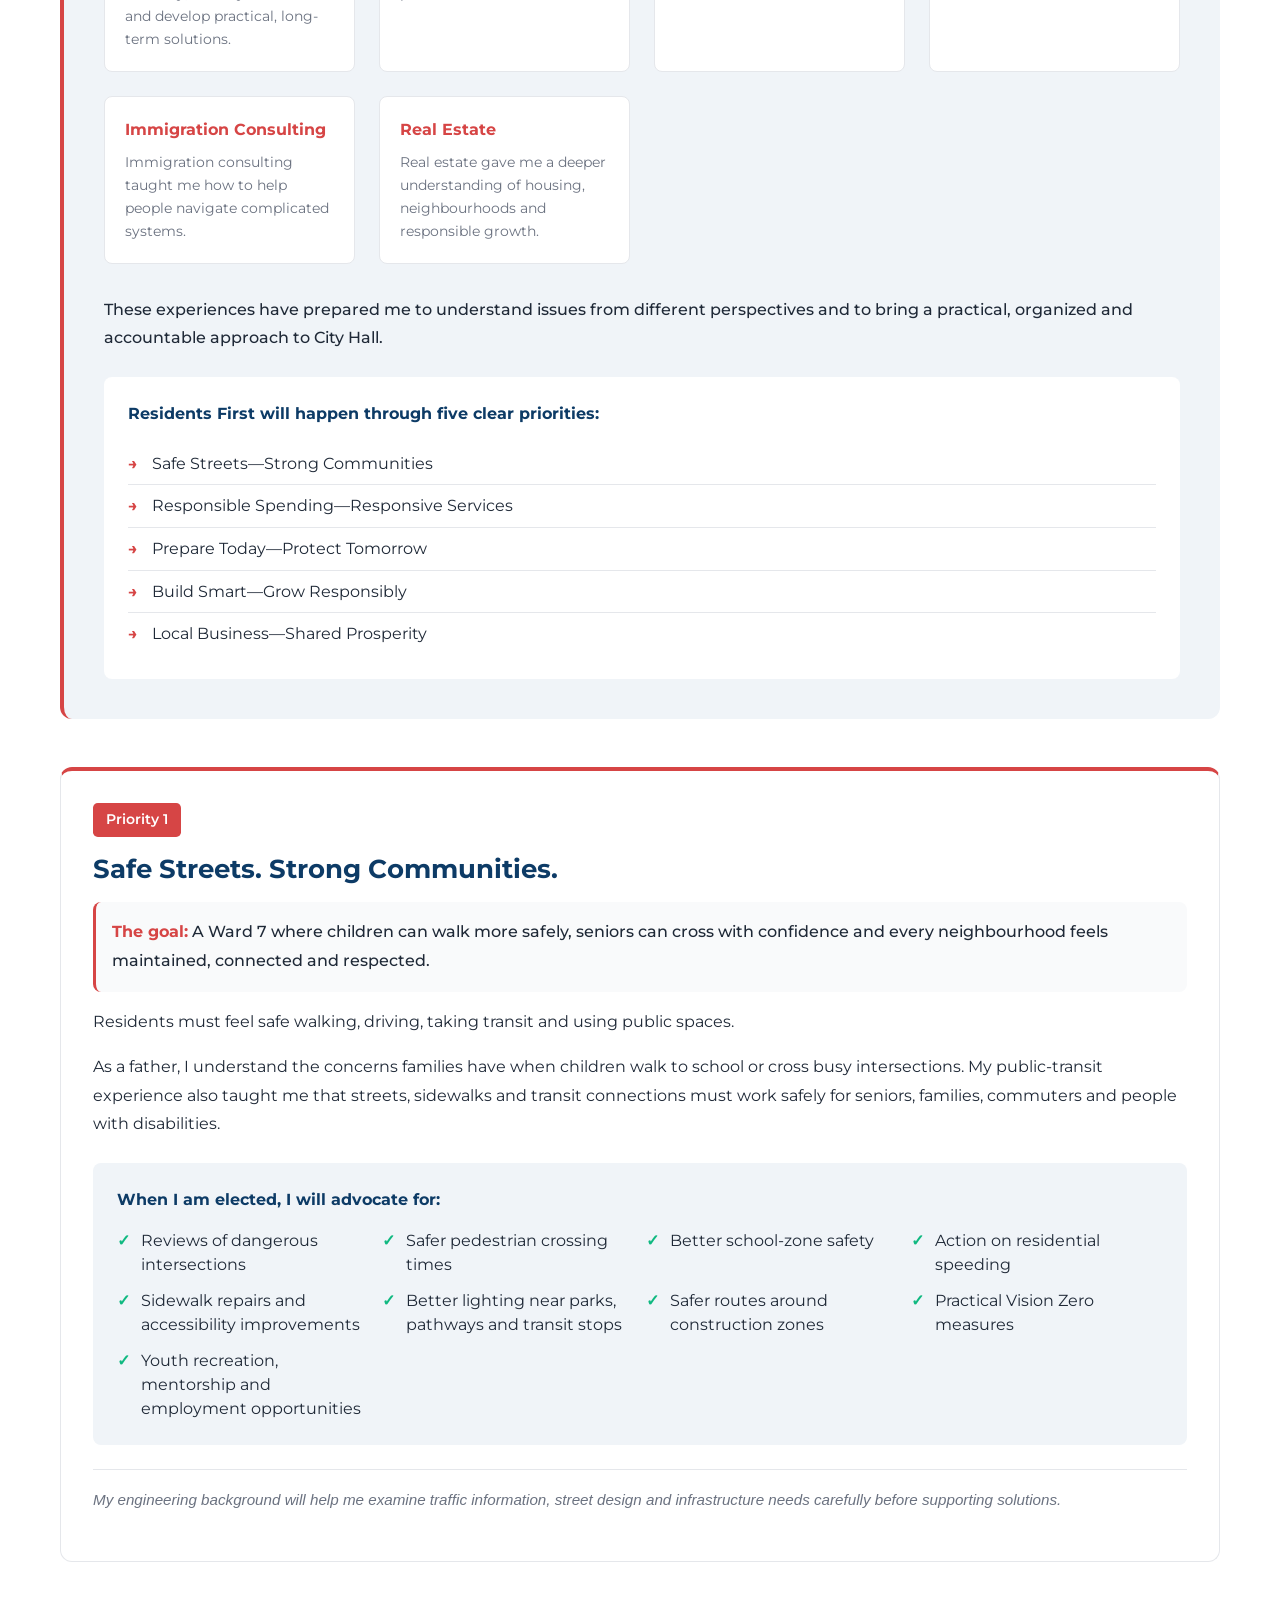
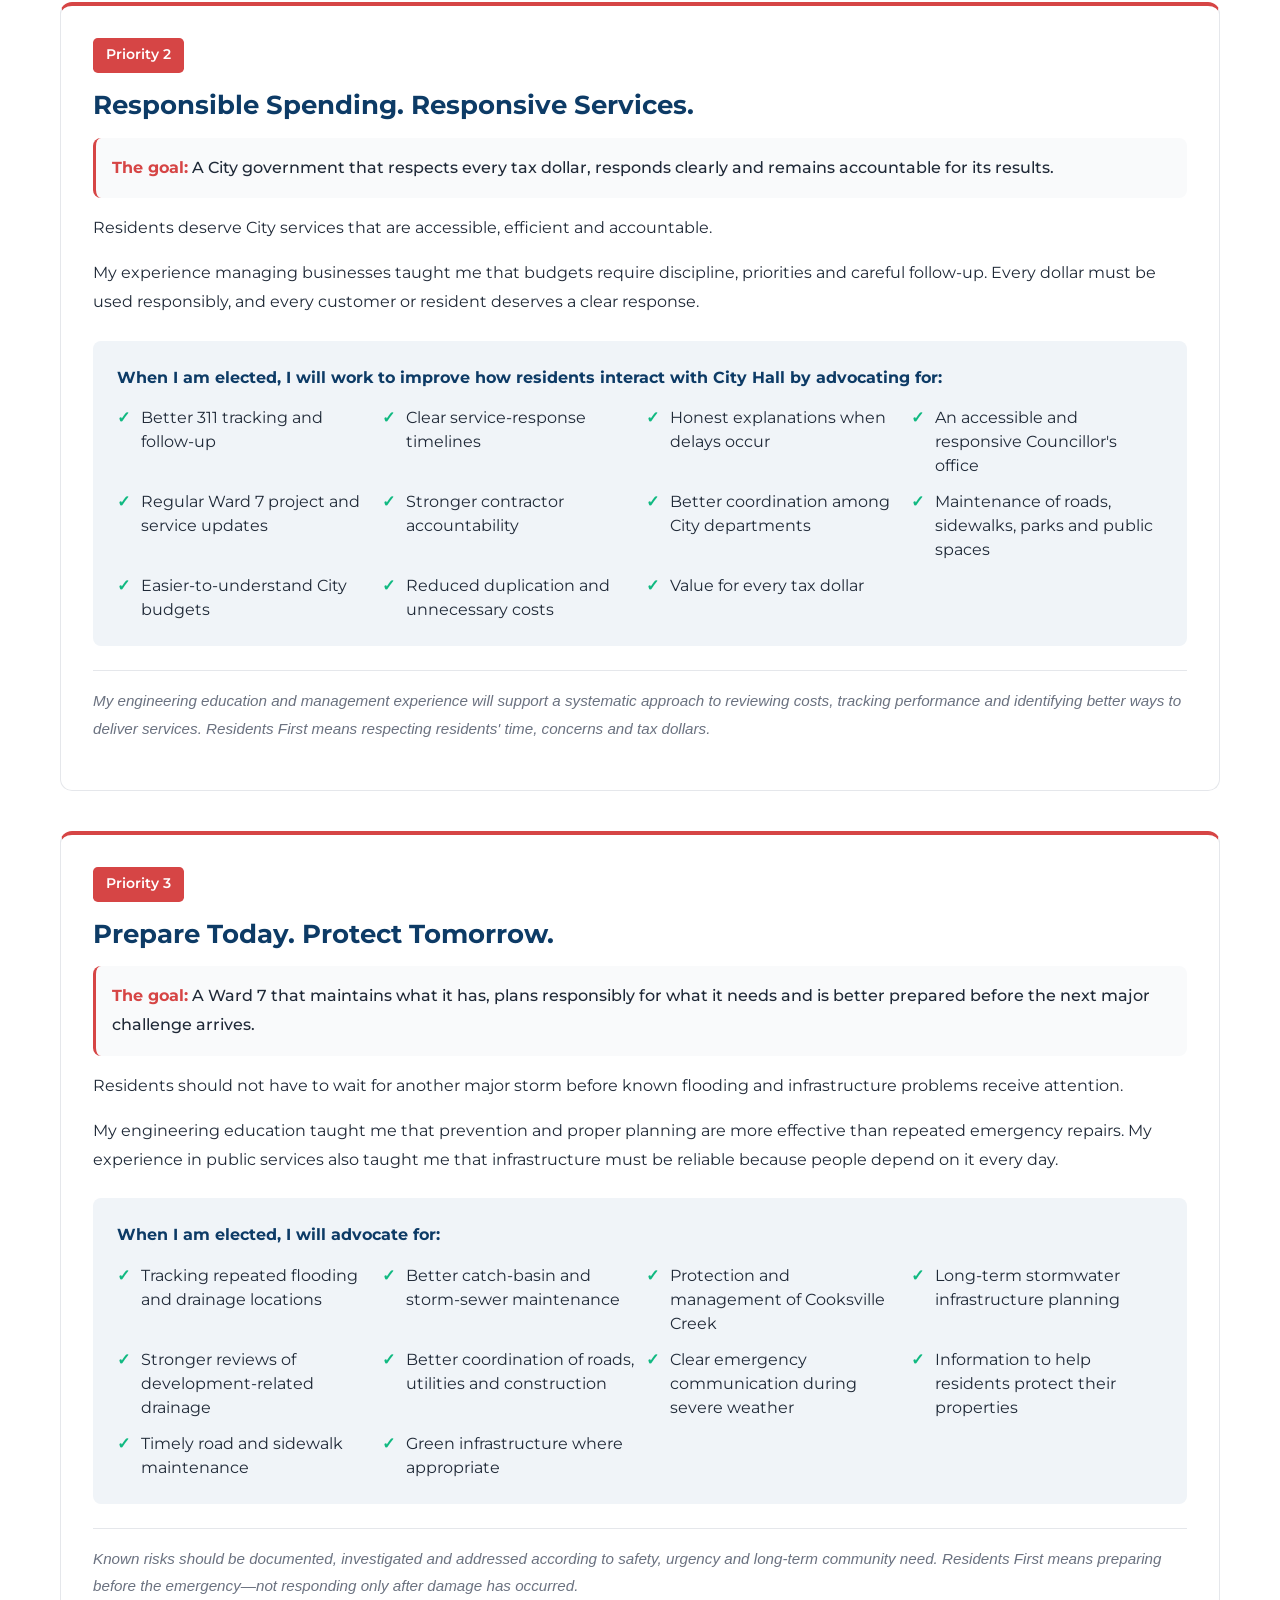
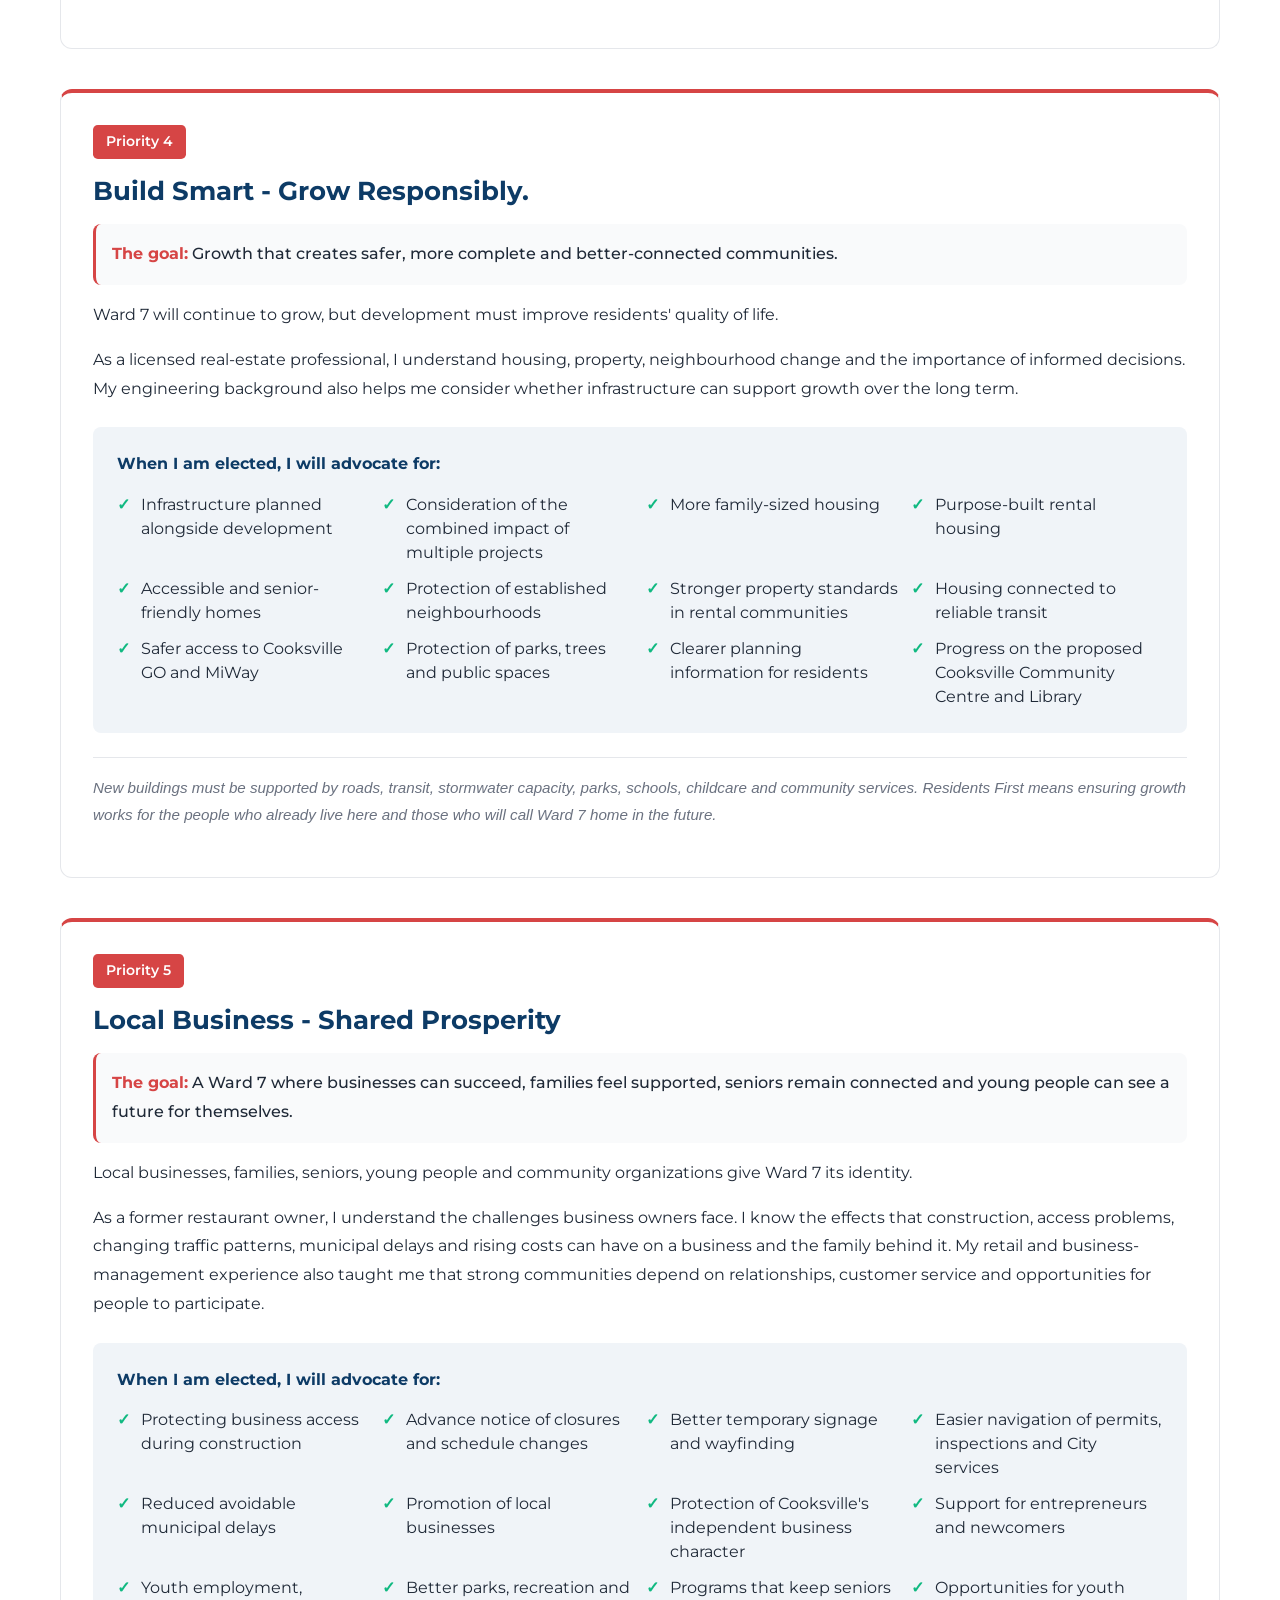
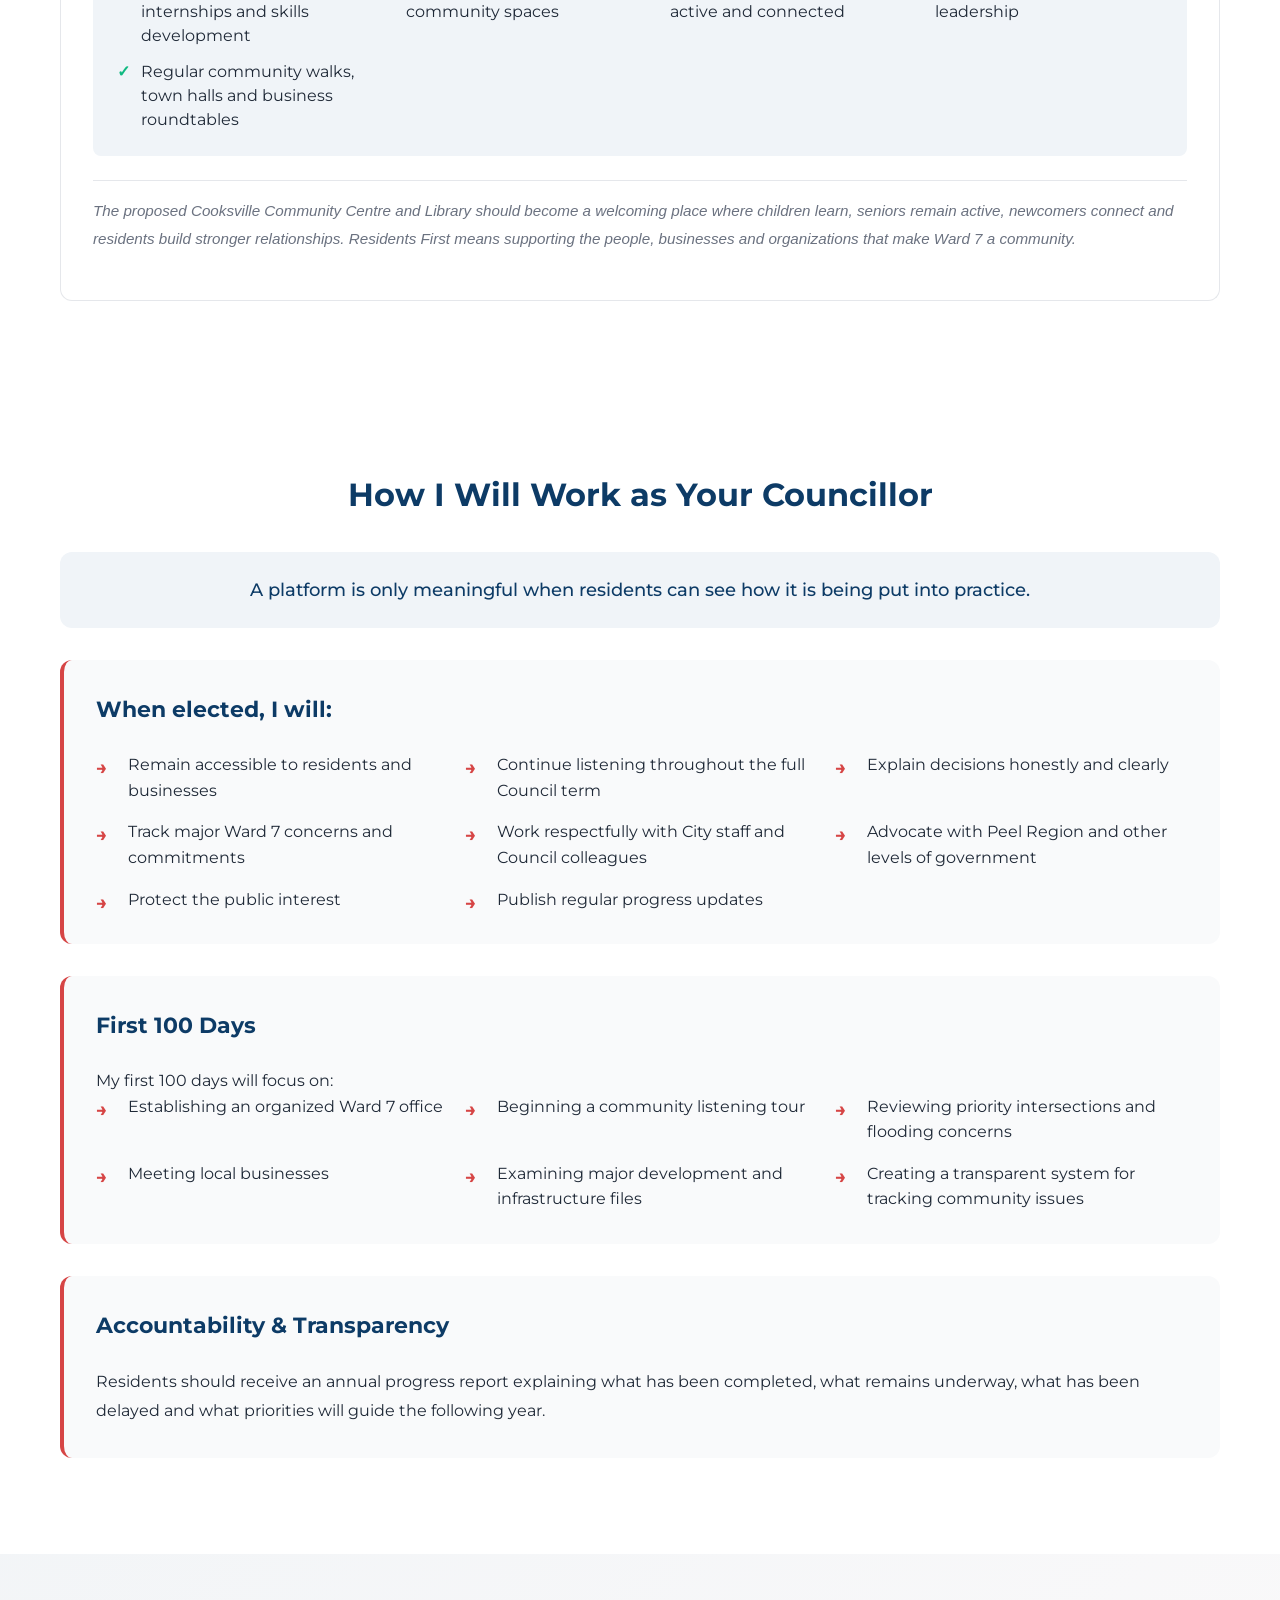
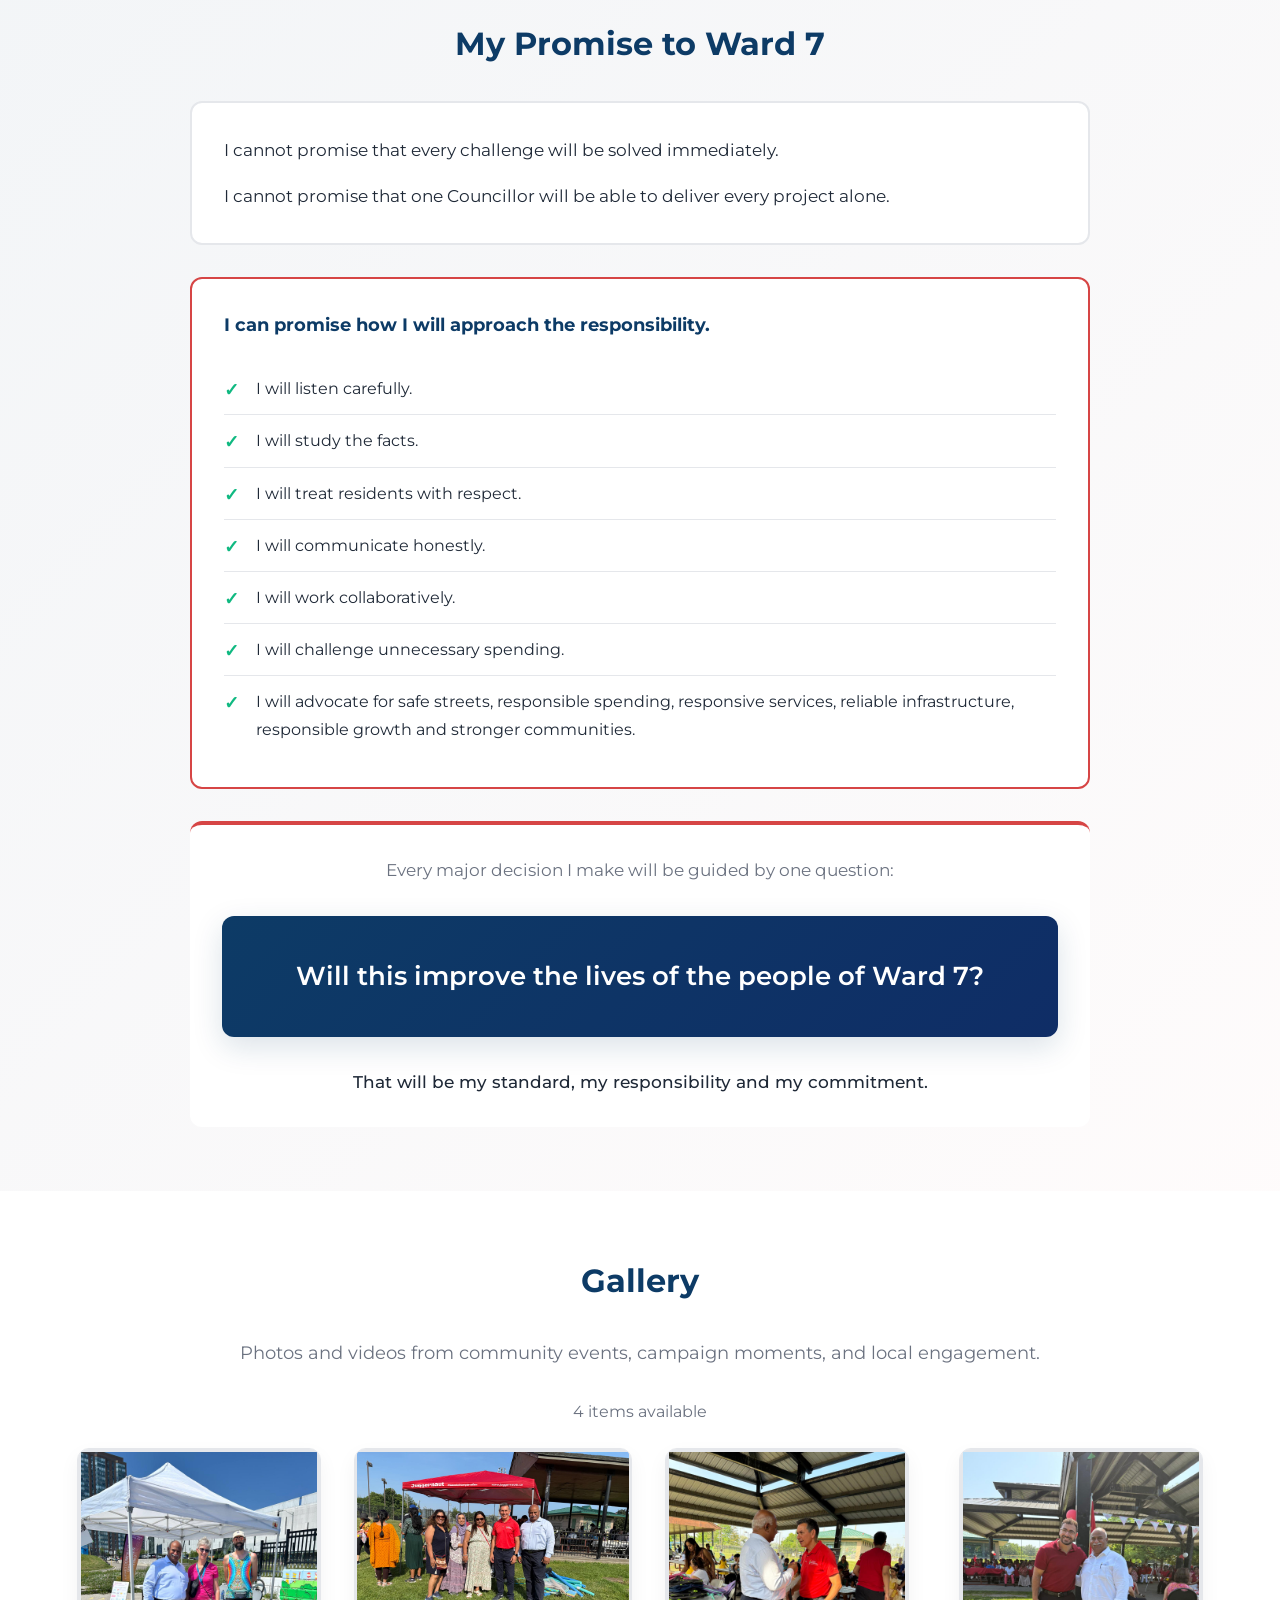
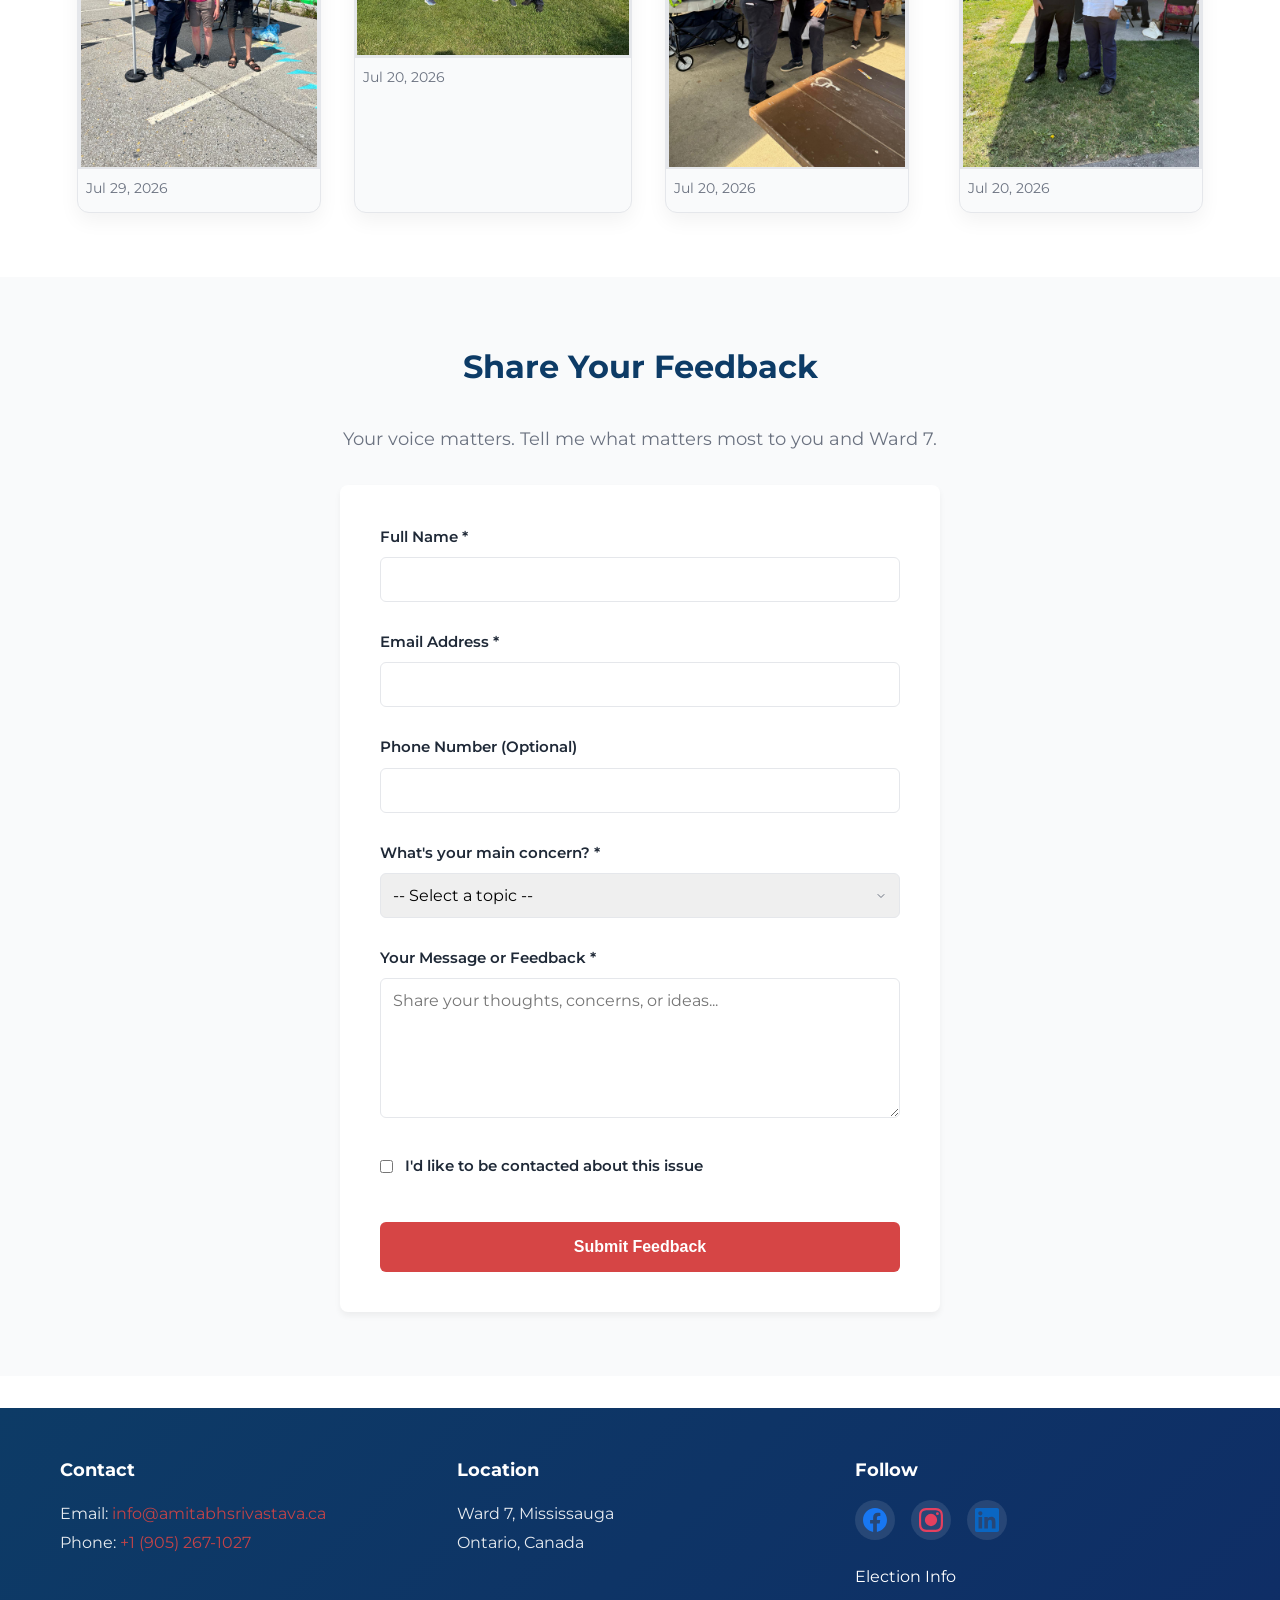
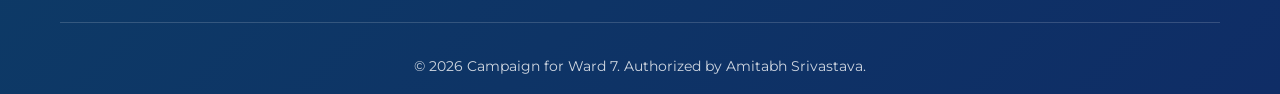
==== commit 802863ac: "Merge branch 'staging' into feature/update_intro" ====
--- a/index.html
+++ b/index.html
@@ -505,6 +505,26 @@
             </div>
         </div>
     </section>
+
+    <!-- Gallery Section -->
+    <section id="gallery" class="gallery">
+        <div class="container">
+            <h2>Gallery</h2>
+            <p class="section-subtitle">Photos and videos from community events, campaign moments, and local engagement.</p>
+            <div id="galleryStatus" class="gallery-status">Loading media…</div>
+            <div id="galleryGrid" class="gallery-grid" aria-live="polite"></div>
+          <!--  <p class="gallery-help">Add images or videos to the media folder and they will appear here automatically, newest first.</p> -->
+        </div>
+    </section>
+
+    <div id="lightbox" class="lightbox" hidden>
+        <button class="lightbox-close" id="lightboxClose" aria-label="Close preview">×</button>
+        <button class="lightbox-nav lightbox-nav-prev" id="lightboxPrev" aria-label="Previous media">←</button>
+        <div class="lightbox-content">
+            <div id="lightboxMedia"></div>
+        </div>
+        <button class="lightbox-nav lightbox-nav-next" id="lightboxNext" aria-label="Next media">→</button>
+    </div>
 
     <!-- Feedback Section -->
     <section id="feedback" class="feedback">
@@ -607,6 +627,7 @@
     <iframe name="volunteerTarget" id="volunteerTarget" style="display:none;"></iframe>
     <iframe name="feedbackTarget" id="feedbackTarget" style="display:none;"></iframe>
 
+    <script src="gallery-data.js"></script>
     <script src="script.js"></script>
 </body>
 </html>
--- a/styles.css
+++ b/styles.css
@@ -427,7 +427,169 @@
 }
 
 /* ============================================
+<<<<<<< HEAD
    PLATFORM SECTION (BLUEPRINT)
+=======
+   GALLERY SECTION
+   ============================================ */
+
+.gallery {
+    background-color: white;
+}
+
+.gallery-status {
+    text-align: center;
+    color: var(--text-light);
+    margin-bottom: 1.5rem;
+}
+
+.gallery-grid {
+    display: grid;
+    grid-template-columns: repeat(auto-fit, minmax(260px, 1fr));
+    gap: 1rem;
+    align-items: start;
+}
+
+.gallery-card {
+    background: var(--bg-light);
+    border: 1px solid var(--border-color);
+    border-radius: 0.75rem;
+    overflow: hidden;
+    box-shadow: 0 8px 20px rgba(0, 0, 0, 0.05);
+    display: flex;
+    flex-direction: column;
+    height: 100%;
+    max-width: 360px;
+    margin: 0 auto;
+}
+
+.gallery-media {
+    width: 100%;
+    display: block;
+    background: #e5e7eb;
+    padding: 0.15rem;
+    object-fit: contain;
+    max-height: 320px;
+}
+
+.gallery-card video.gallery-media {
+    object-fit: contain;
+}
+
+.gallery-card-body {
+    padding: 0.5rem 0.5rem 0.75rem;
+}
+
+.gallery-card-title {
+    font-size: 0.95rem;
+    font-weight: 700;
+    color: var(--primary-color);
+    margin-bottom: 0.5rem;
+    word-break: break-word;
+}
+
+.gallery-card-meta {
+    color: var(--text-light);
+    font-size: 0.9rem;
+}
+
+.gallery-help {
+    text-align: center;
+    color: var(--text-light);
+    margin-top: 1rem;
+    font-size: 0.95rem;
+}
+
+.gallery-empty {
+    text-align: center;
+    color: var(--text-light);
+    padding: 2rem;
+    border: 1px dashed var(--border-color);
+    border-radius: 0.75rem;
+    background: var(--bg-light);
+}
+
+/* ============================================
+   LIGHTBOX
+   ============================================ */
+
+.lightbox {
+    position: fixed;
+    inset: 0;
+    background: rgba(0, 0, 0, 0.85);
+    display: flex;
+    align-items: center;
+    justify-content: center;
+    padding: 1.5rem;
+    z-index: 400;
+}
+
+.lightbox[hidden] {
+    display: none;
+}
+
+.lightbox-close {
+    position: absolute;
+    top: 1rem;
+    right: 1rem;
+    background: transparent;
+    border: none;
+    color: white;
+    font-size: 2rem;
+    cursor: pointer;
+}
+
+.lightbox-content {
+    width: min(100%, 960px);
+    max-height: 90vh;
+    display: flex;
+    align-items: center;
+    justify-content: center;
+}
+
+.lightbox-nav {
+    position: absolute;
+    top: 50%;
+    transform: translateY(-50%);
+    background: rgba(255, 255, 255, 0.2);
+    border: none;
+    color: white;
+    font-size: 2rem;
+    width: 3rem;
+    height: 3rem;
+    border-radius: 50%;
+    cursor: pointer;
+    backdrop-filter: blur(4px);
+}
+
+.lightbox-nav:hover {
+    background: rgba(255, 255, 255, 0.35);
+}
+
+.lightbox-nav-prev {
+    left: 1rem;
+}
+
+.lightbox-nav-next {
+    right: 1rem;
+}
+
+.lightbox-media {
+    width: 100%;
+    max-height: 90vh;
+    object-fit: contain;
+    border-radius: 0.75rem;
+}
+
+.lightbox-video {
+    width: 100%;
+    max-height: 90vh;
+    border-radius: 0.75rem;
+}
+
+/* ============================================
+   PLATFORM SECTION
+>>>>>>> origin/staging
    ============================================ */
 
 .platform {
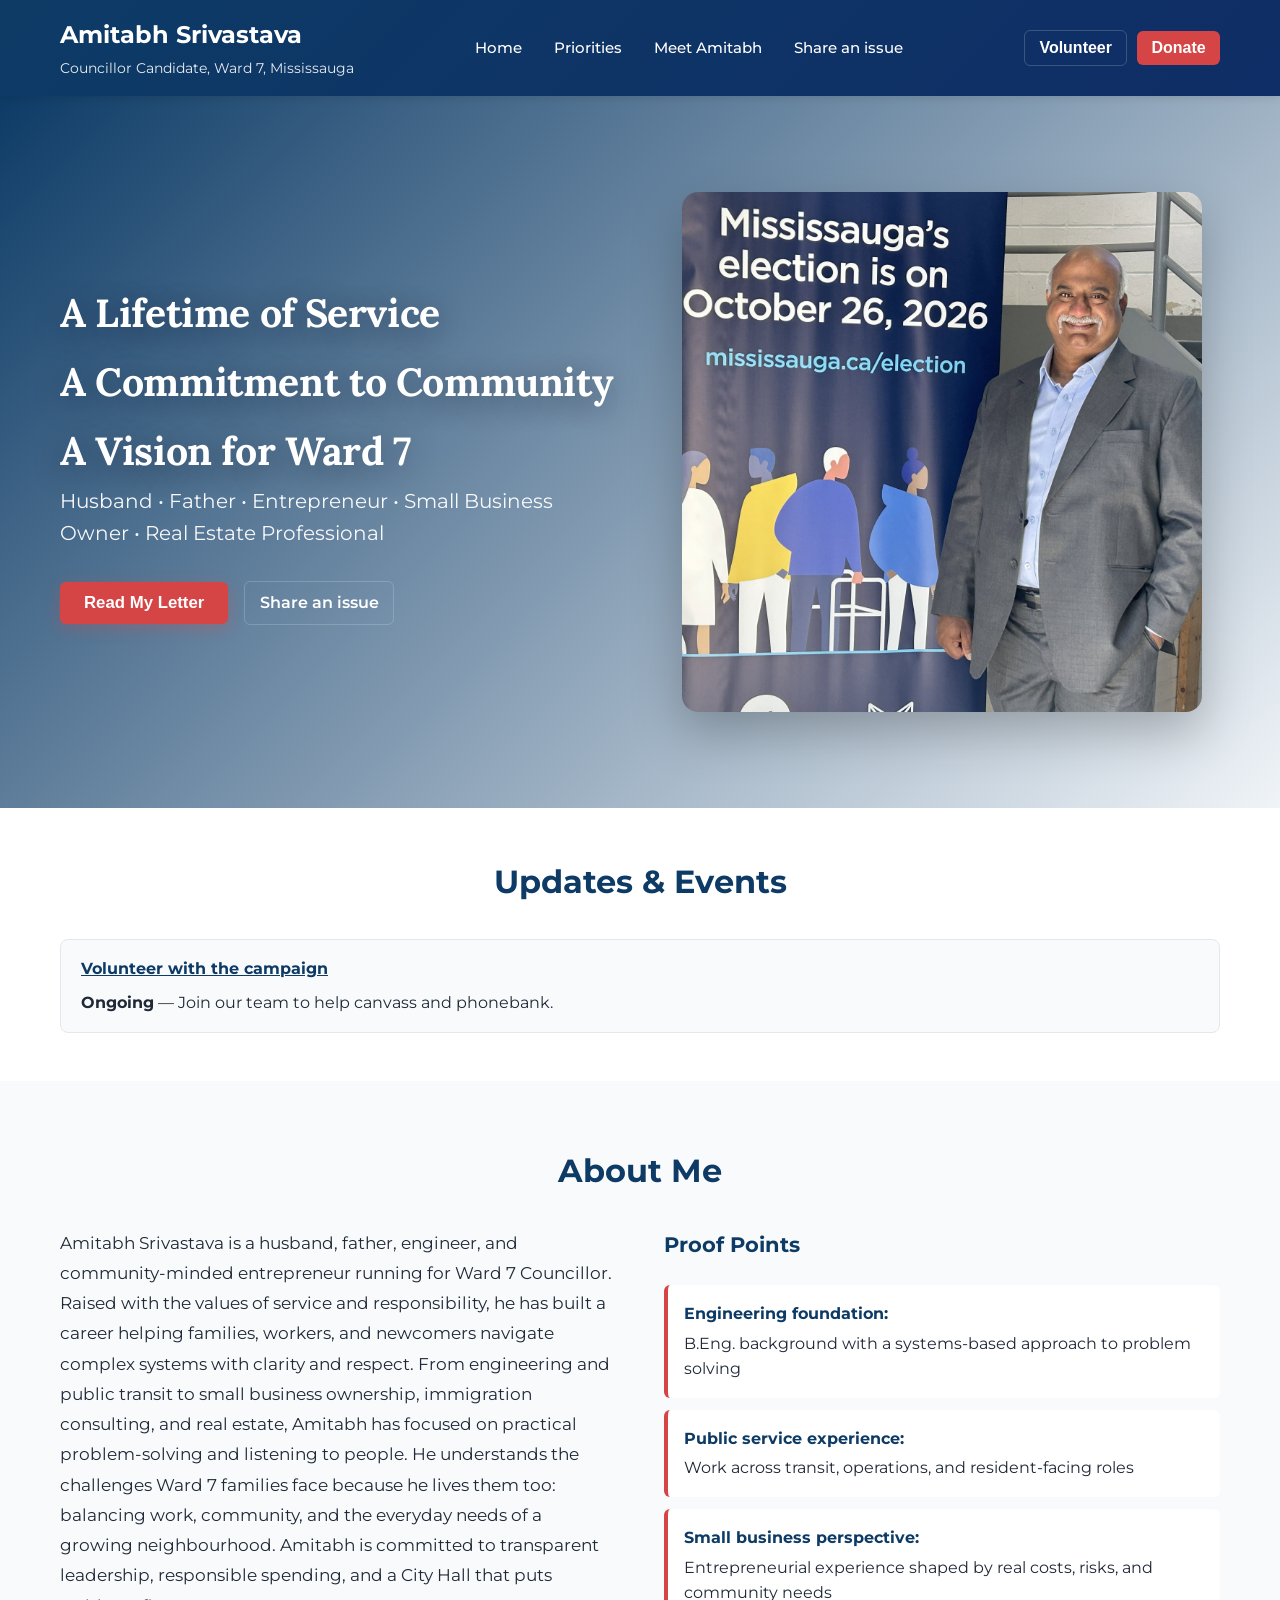
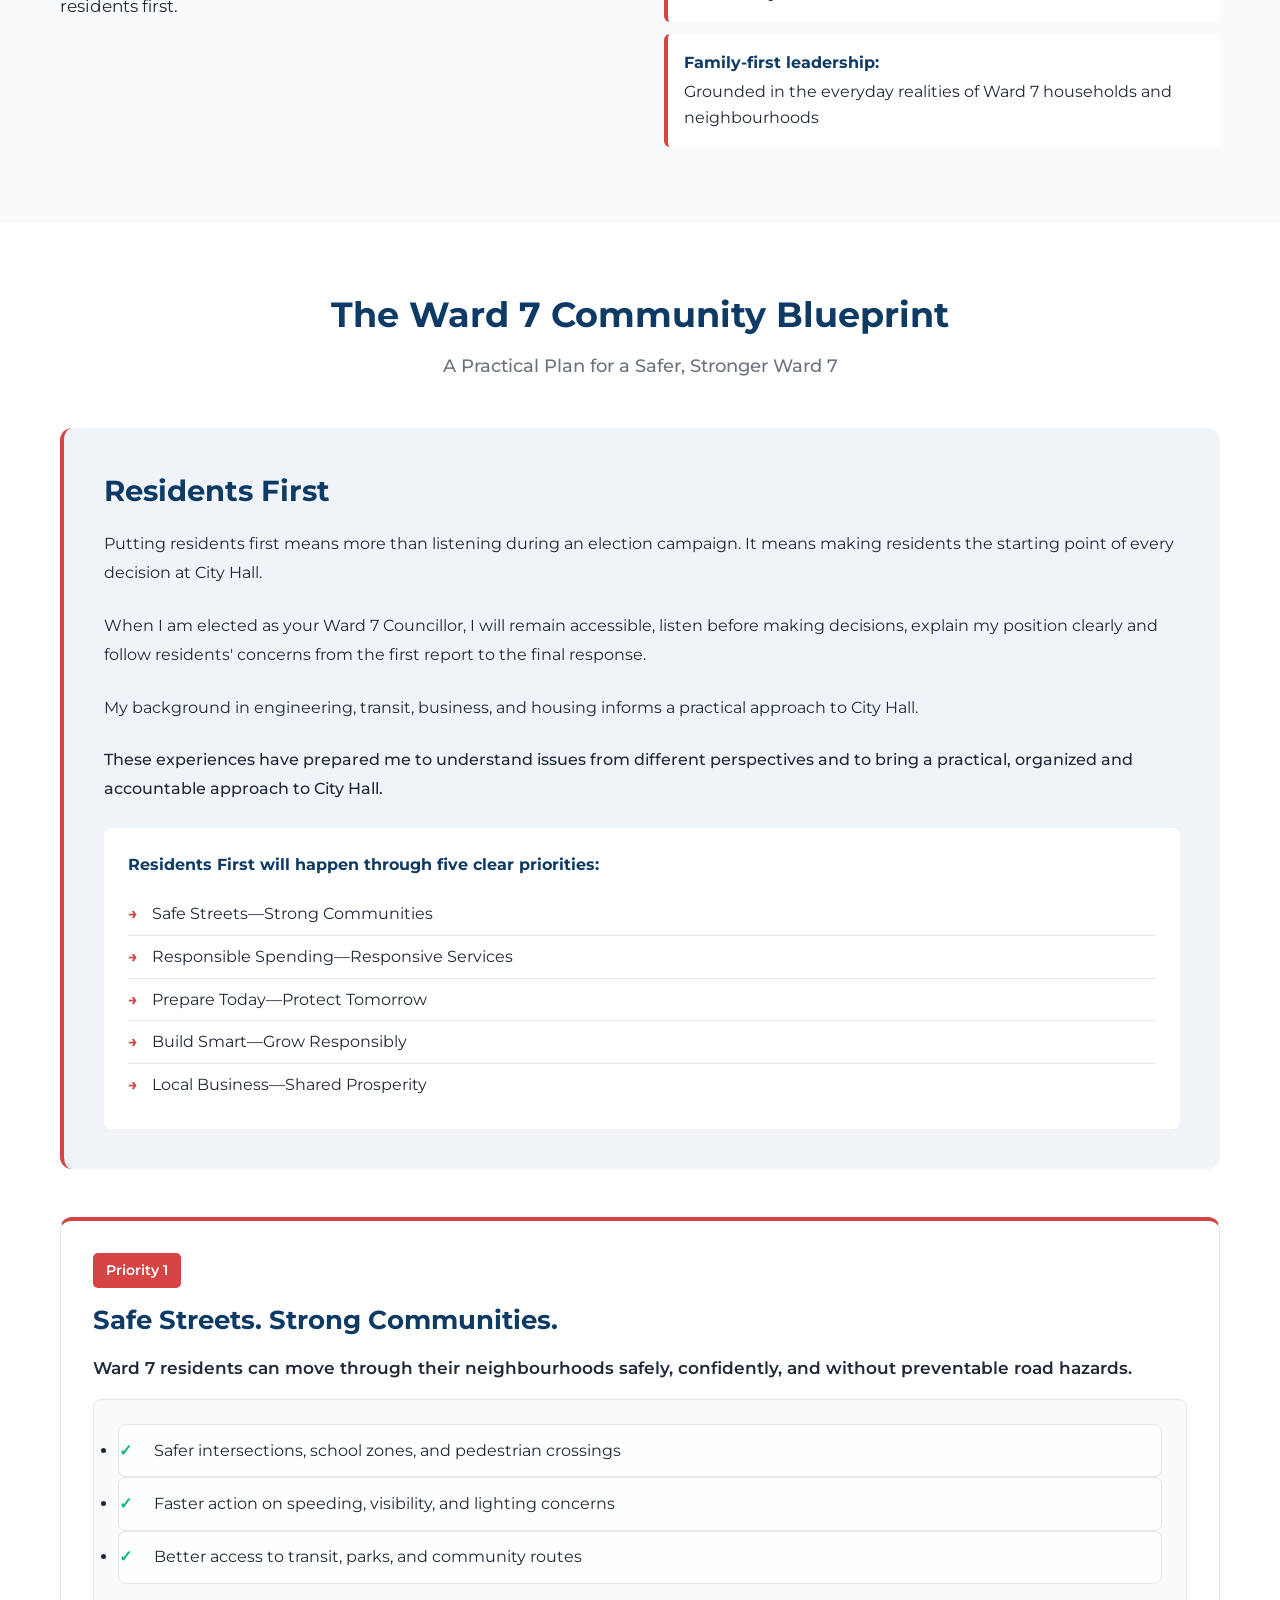
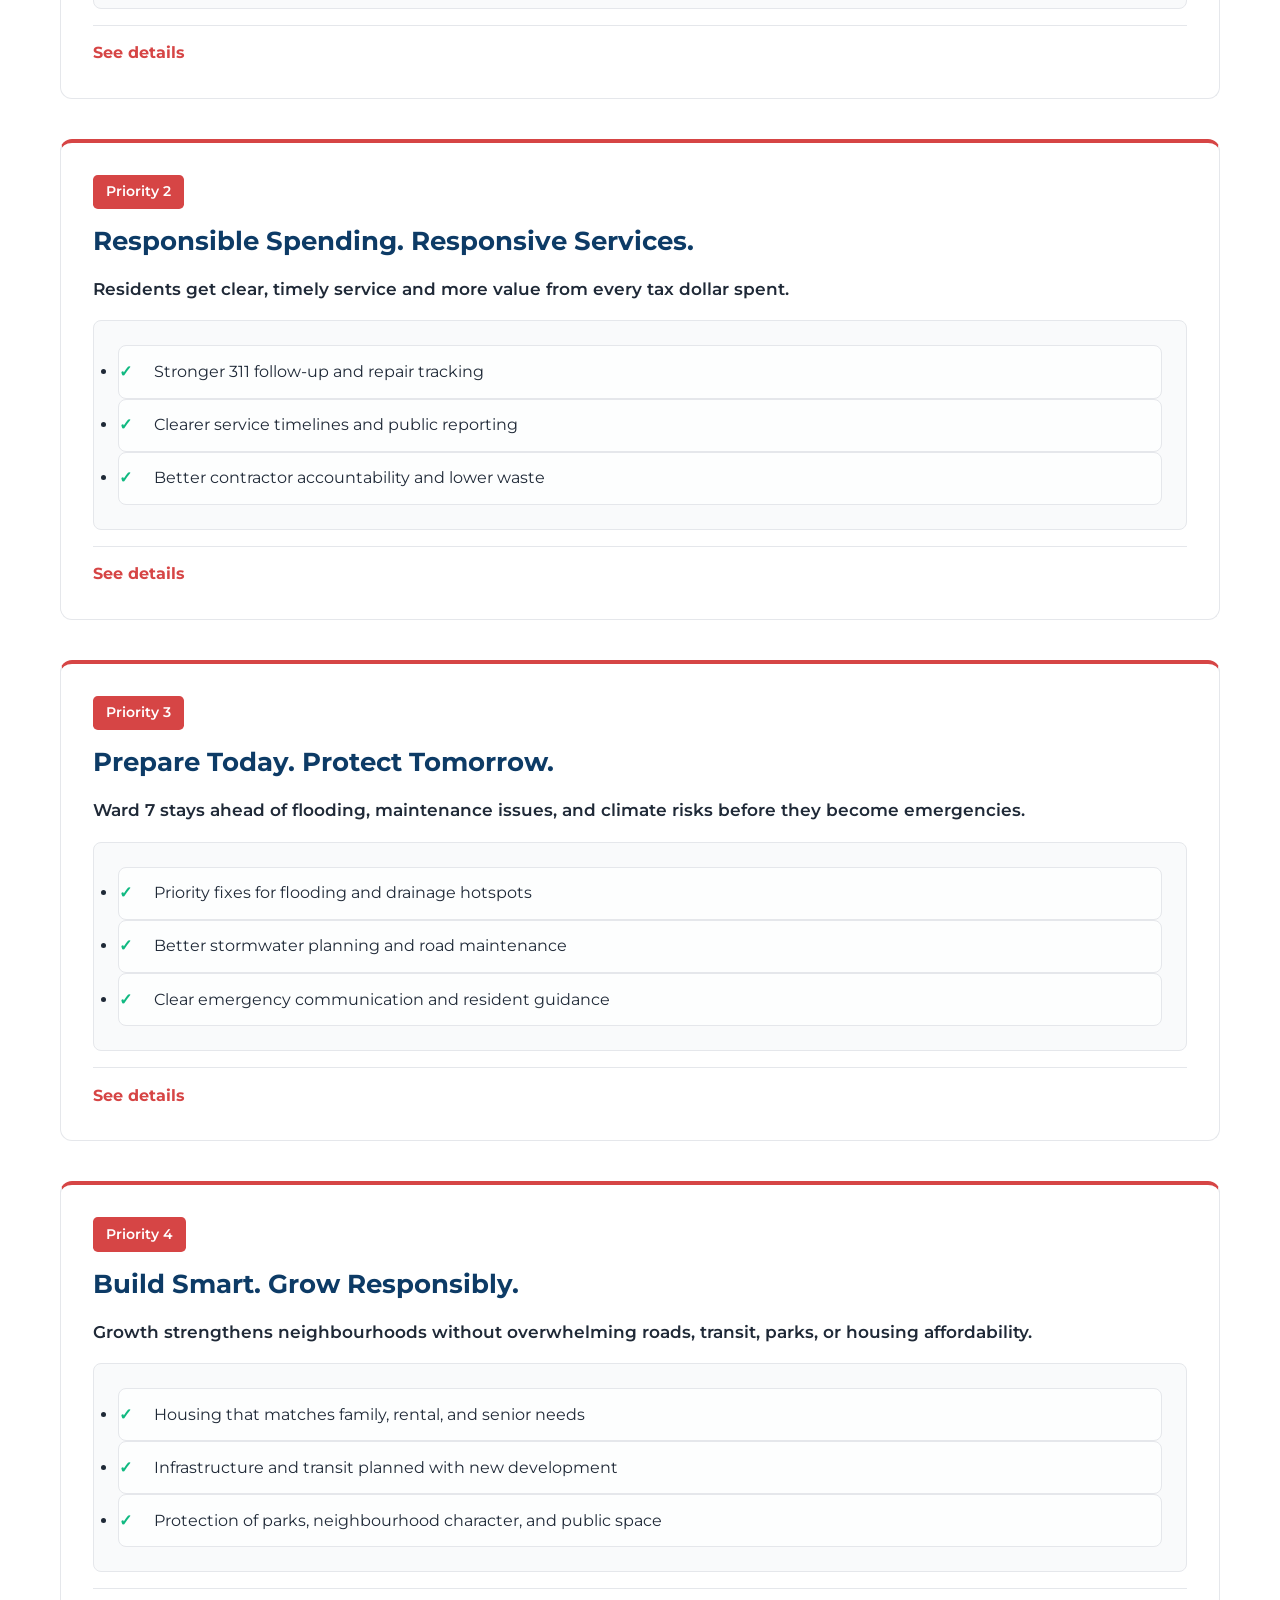
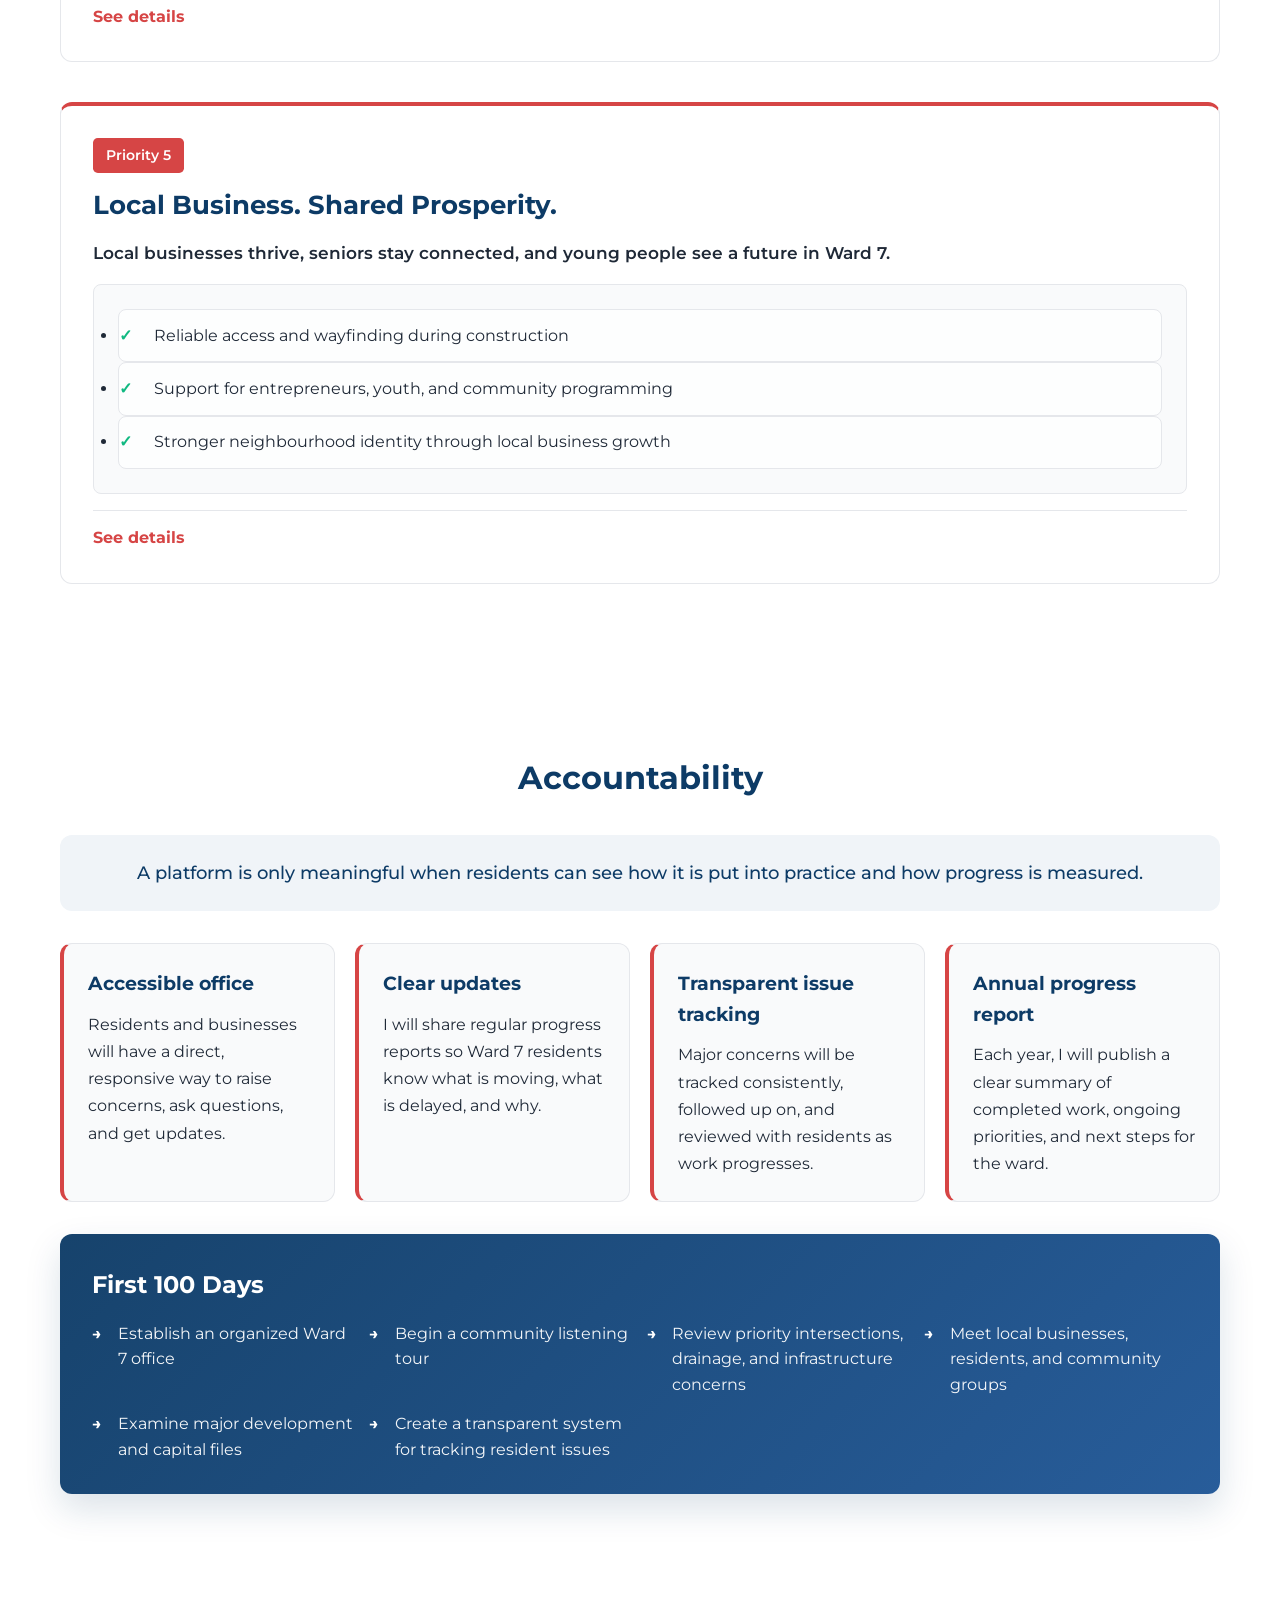
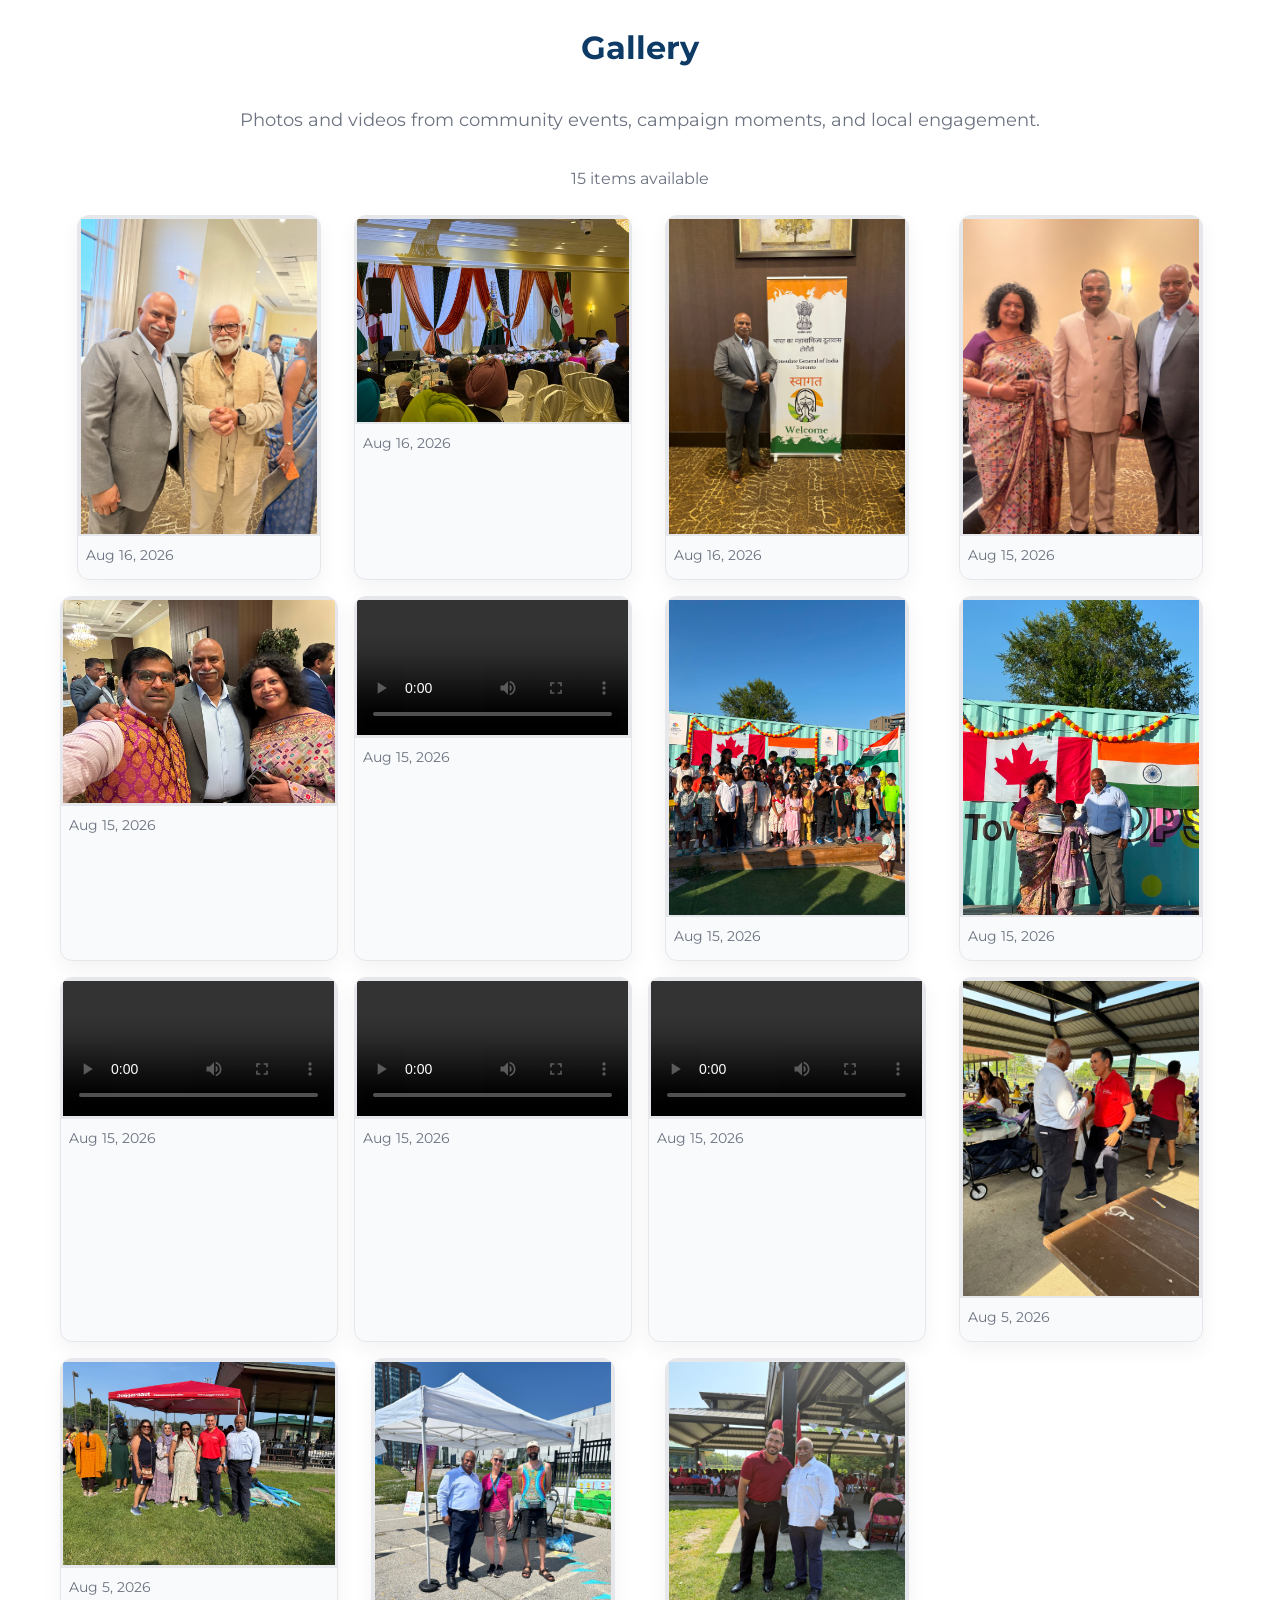
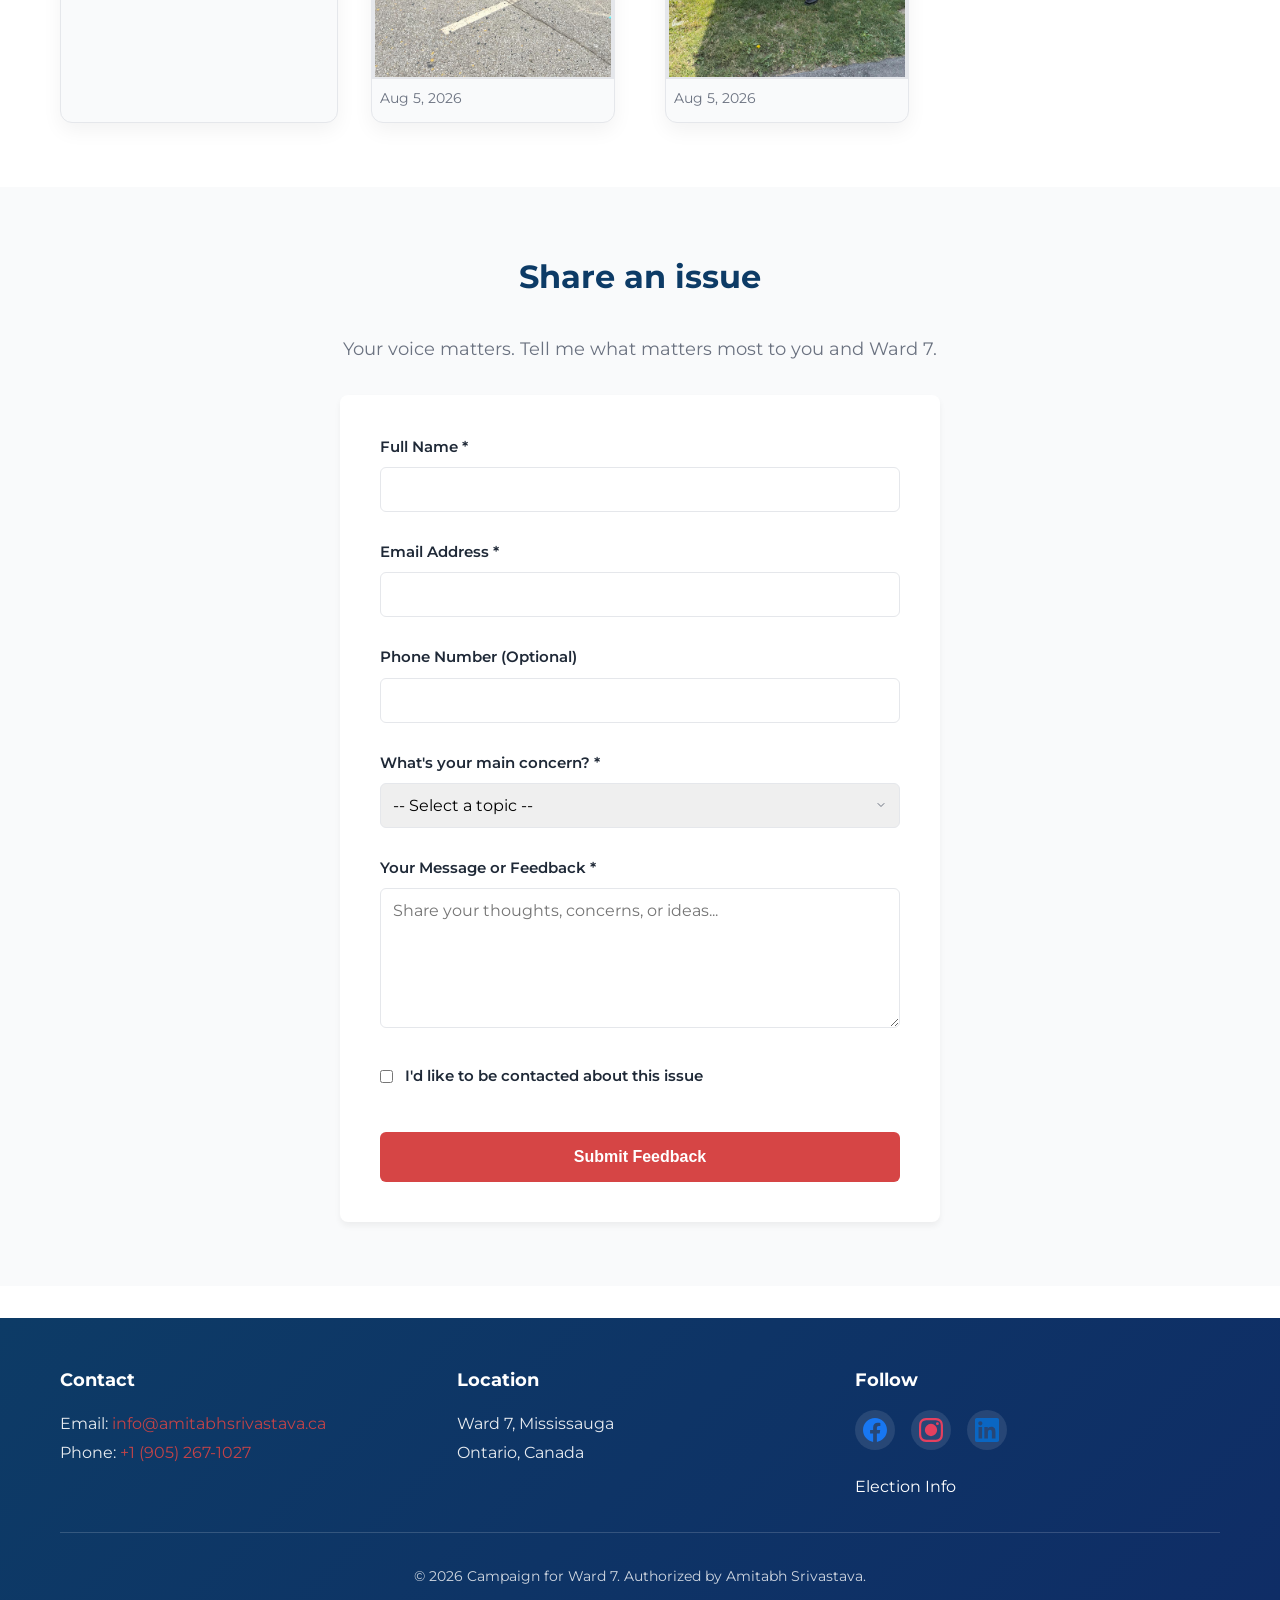
==== commit 698194fe: "Update Intro and Volunteer Form Action URL, gallery data, and media files" ====
--- a/index.html
+++ b/index.html
@@ -24,7 +24,7 @@
         <nav class="navbar">
             <div class="container">
                 <div class="logo">
-                    <h1>Amitabh Srivastava, B.Eng</h1>
+                    <h1>Amitabh Srivastava</h1>
                     <p class="tagline">Councillor Candidate, Ward 7, Mississauga</p>
                 </div>
                 <button class="hamburger" id="hamburger" aria-label="Toggle navigation menu">
@@ -34,9 +34,9 @@
                 </button>
                 <ul class="nav-menu" id="navMenu">
                     <li><a href="#home">Home</a></li>
-                    <li><a href="#about">About</a></li>
-                    <li><a href="#platform">Platform</a></li>
-                    <li><a href="#feedback">Contact</a></li>
+                    <li><a href="#platform">Priorities</a></li>
+                    <li><a href="#about">Meet Amitabh</a></li>
+                    <li><a href="#feedback">Share an issue</a></li>
                 </ul>
                 <div class="header-ctas">
                     <button class="btn btn-outline" type="button" data-modal="volunteerModal">Volunteer</button>
@@ -54,10 +54,10 @@
                     <h2 class="hero-title-line">A Lifetime of Service</h2>
                     <h2 class="hero-title-line">A Commitment to Community</h2>
                     <h2 class="hero-title-line">A Vision for Ward 7</h2>
-                    <p>Husband • Father • Entrepreneur • Small Business Owner • Businessman • Real Estate Professional</p>
+                    <p>Husband • Father • Entrepreneur • Small Business Owner • Real Estate Professional</p>
                     <div class="hero-buttons">
                         <button class="btn btn-primary" type="button" data-modal="letterModal">Read My Letter</button>
-                        <a href="#feedback" class="btn btn-outline">Get In Touch</a>
+                        <a href="#feedback" class="btn btn-outline">Share an issue</a>
                     </div>
                 </div>
                 <div class="hero-visual">
@@ -72,16 +72,16 @@
         <div class="container">
             <h2>Updates & Events</h2>
             <div class="updates-grid">
-                <div class="update-card">
+                <div class="update-card" hidden>
                     <h4>Community Meet & Greet</h4>
                     <p><strong>TBD</strong> — Join us at the community centre to discuss local priorities.</p>
                 </div>
-                <div class="update-card">
+                <div class="update-card" hidden>
                     <h4>Town Hall: Infrastructure</h4>
                     <p><strong>TBD</strong> — Public forum on roads and transit improvements.</p>
                 </div>
                 <div class="update-card">
-                    <h4>Volunteer Drive</h4>
+                    <h4><a href="#" class="volunteer-link" data-modal="volunteerModal">Volunteer with the campaign</a></h4>
                     <p><strong>Ongoing</strong> — Join our team to help canvass and phonebank.</p>
                 </div>
             </div>
@@ -98,7 +98,7 @@
                 <h3 id="volunteerTitle">Volunteer with Amitabh</h3>
                 <button class="modal-close" data-close aria-label="Close">×</button>
             </div>
-            <form id="volunteerForm" class="modal-form" action="https://script.google.com/macros/s/AKfycbwJvDx7QTCnWO0QL4TKzx6mdH1MmxANE2xs4h9jgk72v1oDSH_KEPRrxN96qKyK8pkPqQ/exec" method="POST" target="volunteerTarget">
+            <form id="volunteerForm" class="modal-form" action="https://script.google.com/macros/s/AKfycbwHu1i-ahqOycoWUbD_JwCp3mbvtLmryKUbBwQLeWLYK0EBtQa5GrXZfqcb9cbpEHltwQ/exec" method="POST" target="volunteerTarget">
                 <input type="hidden" name="formType" value="volunteer">
                 <input type="hidden" name="submittedAt" id="v-submittedAt" value="">
                 <div class="form-group">
@@ -114,8 +114,24 @@
                     <input type="tel" id="v-phone" name="phone">
                 </div>
                 <div class="form-group">
-                    <label for="v-message">How would you like to help?</label>
-                    <textarea id="v-message" name="helpInterest" rows="4" placeholder="Canvassing, phonebanking, events..."></textarea>
+                    <label for="v-address">Address (Full Address with Zip)</label>
+                    <input type="text" id="v-address" name="address" placeholder="Street, city, province, postal code">
+                </div>
+                <div class="form-group">
+                    <label for="v-wantTo">I want to:</label>
+                    <input type="text" id="v-wantTo" name="wantTo" placeholder="Volunteer, canvass, phonebank, organize events...">
+                </div>
+                <div class="form-group">
+                    <label for="v-goals">Tell us about your goals, interests, and the skills you'd like to develop.</label>
+                    <textarea id="v-goals" name="goals" rows="4" placeholder="Whether you're looking to gain leadership experience, build your network, develop new skills, or give back to the community..."></textarea>
+                </div>
+                <div class="form-group">
+                    <label for="v-availability">What days of the week are you available?</label>
+                    <input type="text" id="v-availability" name="availability" placeholder="Weekdays, evenings, weekends...">
+                </div>
+                <div class="form-group">
+                    <label for="v-hours">How many hours can you dedicate to Team Amitabh each week?</label>
+                    <input type="text" id="v-hours" name="hours" placeholder="For example: 3-5 hours/week">
                 </div>
                 <button type="submit" class="btn btn-primary">Sign Up</button>
                 <p class="modal-notice" id="volunteerNotice" style="display:none;"></p>
@@ -198,34 +214,17 @@
             <h2>About Me</h2>
             <div class="about-content">
                 <div class="about-text">
-                    <p>My experience spans both the private sector and public service, giving me a balanced perspective on how to support residents, strengthen communities, and ensure taxpayer dollars are used wisely.</p>
-                    
-                    <p>I am a husband, father of two daughters, entrepreneur, small business owner, businessman, real estate professional, and proud first-generation Canadian.</p>
-
-                    <p>More than two decades ago, I came to Canada seeking opportunity, safety, and a better future for the family I hoped to build. Like many newcomers, my journey was not always easy. I worked hard, adapted to new challenges, made difficult decisions, and learned firsthand the value of perseverance, community, and opportunity.</p>
+                    <p>Amitabh Srivastava is a husband, father, engineer, and community-minded entrepreneur running for Ward 7 Councillor. Raised with the values of service and responsibility, he has built a career helping families, workers, and newcomers navigate complex systems with clarity and respect. From engineering and public transit to small business ownership, immigration consulting, and real estate, Amitabh has focused on practical problem-solving and listening to people. He understands the challenges Ward 7 families face because he lives them too: balancing work, community, and the everyday needs of a growing neighbourhood. Amitabh is committed to transparent leadership, responsible spending, and a City Hall that puts residents first.</p>
                 </div>
                 <div class="values">
-                    <h3>Core Values</h3>
+                    <h3>Proof Points</h3>
                     <ul class="values-list">
-                        <li><strong>Family First:</strong> Decisions that protect our communities</li>
-                        <li><strong>Transparency:</strong> Open and honest communication</li>
-                        <li><strong>Accountability:</strong> Following through on commitments</li>
-                        <li><strong>Growth:</strong> Smart development that preserves character</li>
+                        <li><strong>Engineering foundation:</strong> B.Eng. background with a systems-based approach to problem solving</li>
+                        <li><strong>Public service experience:</strong> Work across transit, operations, and resident-facing roles</li>
+                        <li><strong>Small business perspective:</strong> Entrepreneurial experience shaped by real costs, risks, and community needs</li>
+                        <li><strong>Family-first leadership:</strong> Grounded in the everyday realities of Ward 7 households and neighbourhoods</li>
                     </ul>
                 </div>
-                <div class="about-text">
-                    <p>I was born into a family with a strong tradition of public service, education, and community contribution. My father, who came from a farming background, dedicated his career to public service and was recognized with a Presidential Medal for excellence in duty. Those values of integrity, service, and responsibility have guided me throughout my life and continue to inspire me today.</p>
-
-                    <p>Over the years, I have built a diverse career that has given me a unique understanding of the challenges and opportunities facing residents. I have worked in retail sales and management, public transit, entrepreneurship, restaurant ownership, and real estate. As an entrepreneur and small business owner, I understand the risks, sacrifices, and determination required to build and sustain a business. As a real estate professional, I work closely with families, homeowners, newcomers, and business owners, helping them navigate some of the most important decisions of their lives.</p>
-
-                    <p>My education and professional background include Electrical Engineering, immigration consulting, and real estate. These experiences have strengthened my ability to analyze problems, understand complex systems, and develop practical solutions. They have also given me valuable insight into how government policies affect residents, businesses, housing, and the growth of our city.</p>
-
-                    <p>My wife is a respected leader in public education, and together we have experienced many of the opportunities and challenges faced by families in our community. Raising our two daughters has reinforced the importance of safe neighbourhoods, quality public services, strong community programs, and responsible leadership.</p>
-
-                    <p>Throughout my career, I have consistently focused on improving systems, simplifying processes, communicating clearly, and finding practical ways to make better use of available resources. I believe government should work the same way—listening to residents, responding to their needs, and delivering value for taxpayers.</p>
-
-                    <p>I am running for Ward 7 Councillor because I believe our city deserves leadership that is accessible, accountable, and focused on practical solutions. I want to help build a City Hall that listens to residents, spends taxpayer dollars responsibly, and supports strong communities where families, seniors, newcomers, and businesses can thrive.</p>
-                </div>  
             </div>
         </div>
     </section>
@@ -243,34 +242,7 @@
                 <h3>Residents First</h3>
                 <p>Putting residents first means more than listening during an election campaign. It means making residents the starting point of every decision at City Hall.</p>
                 <p>When I am elected as your Ward 7 Councillor, I will remain accessible, listen before making decisions, explain my position clearly and follow residents' concerns from the first report to the final response.</p>
-                
-                <div class="experience-grid">
-                    <div class="experience-item">
-                        <h4>Engineering</h4>
-                        <p>My Bachelor of Engineering in Electrical Engineering taught me to study problems carefully, identify their causes and develop practical, long-term solutions.</p>
-                    </div>
-                    <div class="experience-item">
-                        <h4>Public Transit</h4>
-                        <p>My experience in public transit taught me the importance of dependable public services.</p>
-                    </div>
-                    <div class="experience-item">
-                        <h4>Retail Management</h4>
-                        <p>Retail management taught me to respond to people respectfully and efficiently.</p>
-                    </div>
-                    <div class="experience-item">
-                        <h4>Business Ownership</h4>
-                        <p>Restaurant Business ownership taught me that every dollar and every decision matters.</p>
-                    </div>
-                    <div class="experience-item">
-                        <h4>Immigration Consulting</h4>
-                        <p>Immigration consulting taught me how to help people navigate complicated systems.</p>
-                    </div>
-                    <div class="experience-item">
-                        <h4>Real Estate</h4>
-                        <p>Real estate gave me a deeper understanding of housing, neighbourhoods and responsible growth.</p>
-                    </div>
-                </div>
-
+                <p>My background in engineering, transit, business, and housing informs a practical approach to City Hall.</p>
                 <p class="intro-closing">These experiences have prepared me to understand issues from different perspectives and to bring a practical, organized and accountable approach to City Hall.</p>
                 
                 <div class="priorities-overview">
@@ -289,219 +261,122 @@
             <div class="priority-section">
                 <div class="priority-number">Priority 1</div>
                 <h3 class="priority-title">Safe Streets. Strong Communities.</h3>
-                <p class="priority-goal"><strong>The goal:</strong> A Ward 7 where children can walk more safely, seniors can cross with confidence and every neighbourhood feels maintained, connected and respected.</p>
-                
-                <p>Residents must feel safe walking, driving, taking transit and using public spaces.</p>
-                <p>As a father, I understand the concerns families have when children walk to school or cross busy intersections. My public-transit experience also taught me that streets, sidewalks and transit connections must work safely for seniors, families, commuters and people with disabilities.</p>
-                
-                <div class="priority-actions">
-                    <p><strong>When I am elected, I will advocate for:</strong></p>
-                    <ul>
-                        <li>Reviews of dangerous intersections</li>
-                        <li>Safer pedestrian crossing times</li>
-                        <li>Better school-zone safety</li>
-                        <li>Action on residential speeding</li>
-                        <li>Sidewalk repairs and accessibility improvements</li>
-                        <li>Better lighting near parks, pathways and transit stops</li>
-                        <li>Safer routes around construction zones</li>
-                        <li>Practical Vision Zero measures</li>
-                        <li>Youth recreation, mentorship and employment opportunities</li>
-                    </ul>
-                </div>
-                <p><em>My engineering background will help me examine traffic information, street design and infrastructure needs carefully before supporting solutions.</em></p>
+                <p class="priority-outcome">Ward 7 residents can move through their neighbourhoods safely, confidently, and without preventable road hazards.</p>
+                <ul class="priority-actions compact">
+                    <li>Safer intersections, school zones, and pedestrian crossings</li>
+                    <li>Faster action on speeding, visibility, and lighting concerns</li>
+                    <li>Better access to transit, parks, and community routes</li>
+                </ul>
+                <details class="priority-details">
+                    <summary>See details</summary>
+                    <p>As a parent and community member, I understand the concern of families who want safer routes to school, transit, and local amenities. My engineering background helps me evaluate traffic patterns and infrastructure needs carefully so decisions are based on evidence, not guesswork.</p>
+                </details>
             </div>
 
             <!-- Priority 2 -->
             <div class="priority-section">
                 <div class="priority-number">Priority 2</div>
                 <h3 class="priority-title">Responsible Spending. Responsive Services.</h3>
-                <p class="priority-goal"><strong>The goal:</strong> A City government that respects every tax dollar, responds clearly and remains accountable for its results.</p>
-                
-                <p>Residents deserve City services that are accessible, efficient and accountable.</p>
-                <p>My experience managing businesses taught me that budgets require discipline, priorities and careful follow-up. Every dollar must be used responsibly, and every customer or resident deserves a clear response.</p>
-                
-                <div class="priority-actions">
-                    <p><strong>When I am elected, I will work to improve how residents interact with City Hall by advocating for:</strong></p>
-                    <ul>
-                        <li>Better 311 tracking and follow-up</li>
-                        <li>Clear service-response timelines</li>
-                        <li>Honest explanations when delays occur</li>
-                        <li>An accessible and responsive Councillor's office</li>
-                        <li>Regular Ward 7 project and service updates</li>
-                        <li>Stronger contractor accountability</li>
-                        <li>Better coordination among City departments</li>
-                        <li>Maintenance of roads, sidewalks, parks and public spaces</li>
-                        <li>Easier-to-understand City budgets</li>
-                        <li>Reduced duplication and unnecessary costs</li>
-                        <li>Value for every tax dollar</li>
-                    </ul>
-                </div>
-                <p><em>My engineering education and management experience will support a systematic approach to reviewing costs, tracking performance and identifying better ways to deliver services. Residents First means respecting residents' time, concerns and tax dollars.</em></p>
+                <p class="priority-outcome">Residents get clear, timely service and more value from every tax dollar spent.</p>
+                <ul class="priority-actions compact">
+                    <li>Stronger 311 follow-up and repair tracking</li>
+                    <li>Clearer service timelines and public reporting</li>
+                    <li>Better contractor accountability and lower waste</li>
+                </ul>
+                <details class="priority-details">
+                    <summary>See details</summary>
+                    <p>Residents deserve city services that are easy to access, honest about delays, and accountable for results. My business background has taught me that disciplined budgeting and clear follow-up are essential for keeping services responsive and cost-effective.</p>
+                </details>
             </div>
 
             <!-- Priority 3 -->
             <div class="priority-section">
                 <div class="priority-number">Priority 3</div>
                 <h3 class="priority-title">Prepare Today. Protect Tomorrow.</h3>
-                <p class="priority-goal"><strong>The goal:</strong> A Ward 7 that maintains what it has, plans responsibly for what it needs and is better prepared before the next major challenge arrives.</p>
-                
-                <p>Residents should not have to wait for another major storm before known flooding and infrastructure problems receive attention.</p>
-                <p>My engineering education taught me that prevention and proper planning are more effective than repeated emergency repairs. My experience in public services also taught me that infrastructure must be reliable because people depend on it every day.</p>
-                
-                <div class="priority-actions">
-                    <p><strong>When I am elected, I will advocate for:</strong></p>
-                    <ul>
-                        <li>Tracking repeated flooding and drainage locations</li>
-                        <li>Better catch-basin and storm-sewer maintenance</li>
-                        <li>Protection and management of Cooksville Creek</li>
-                        <li>Long-term stormwater infrastructure planning</li>
-                        <li>Stronger reviews of development-related drainage</li>
-                        <li>Better coordination of roads, utilities and construction</li>
-                        <li>Clear emergency communication during severe weather</li>
-                        <li>Information to help residents protect their properties</li>
-                        <li>Timely road and sidewalk maintenance</li>
-                        <li>Green infrastructure where appropriate</li>
-                    </ul>
-                </div>
-                <p><em>Known risks should be documented, investigated and addressed according to safety, urgency and long-term community need. Residents First means preparing before the emergency—not responding only after damage has occurred.</em></p>
+                <p class="priority-outcome">Ward 7 stays ahead of flooding, maintenance issues, and climate risks before they become emergencies.</p>
+                <ul class="priority-actions compact">
+                    <li>Priority fixes for flooding and drainage hotspots</li>
+                    <li>Better stormwater planning and road maintenance</li>
+                    <li>Clear emergency communication and resident guidance</li>
+                </ul>
+                <details class="priority-details">
+                    <summary>See details</summary>
+                    <p>Known risks should be documented, prioritized, and addressed before storm damage escalates. My engineering background informs a practical, prevention-first approach to infrastructure so residents are not left dealing with repeated repairs and disruption.</p>
+                </details>
             </div>
 
             <!-- Priority 4 -->
             <div class="priority-section">
                 <div class="priority-number">Priority 4</div>
-                <h3 class="priority-title">Build Smart - Grow Responsibly.</h3>
-                <p class="priority-goal"><strong>The goal:</strong> Growth that creates safer, more complete and better-connected communities.</p>
-                
-                <p>Ward 7 will continue to grow, but development must improve residents' quality of life.</p>
-                <p>As a licensed real-estate professional, I understand housing, property, neighbourhood change and the importance of informed decisions. My engineering background also helps me consider whether infrastructure can support growth over the long term.</p>
-                
-                <div class="priority-actions">
-                    <p><strong>When I am elected, I will advocate for:</strong></p>
-                    <ul>
-                        <li>Infrastructure planned alongside development</li>
-                        <li>Consideration of the combined impact of multiple projects</li>
-                        <li>More family-sized housing</li>
-                        <li>Purpose-built rental housing</li>
-                        <li>Accessible and senior-friendly homes</li>
-                        <li>Protection of established neighbourhoods</li>
-                        <li>Stronger property standards in rental communities</li>
-                        <li>Housing connected to reliable transit</li>
-                        <li>Safer access to Cooksville GO and MiWay</li>
-                        <li>Protection of parks, trees and public spaces</li>
-                        <li>Clearer planning information for residents</li>
-                        <li>Progress on the proposed Cooksville Community Centre and Library</li>
-                    </ul>
-                </div>
-                <p><em>New buildings must be supported by roads, transit, stormwater capacity, parks, schools, childcare and community services. Residents First means ensuring growth works for the people who already live here and those who will call Ward 7 home in the future.</em></p>
+                <h3 class="priority-title">Build Smart. Grow Responsibly.</h3>
+                <p class="priority-outcome">Growth strengthens neighbourhoods without overwhelming roads, transit, parks, or housing affordability.</p>
+                <ul class="priority-actions compact">
+                    <li>Housing that matches family, rental, and senior needs</li>
+                    <li>Infrastructure and transit planned with new development</li>
+                    <li>Protection of parks, neighbourhood character, and public space</li>
+                </ul>
+                <details class="priority-details">
+                    <summary>See details</summary>
+                    <p>Ward 7 will continue to grow, but development must improve residents' quality of life. I will push for housing choices that are affordable, well-connected, and supported by roads, transit, and community services that already exist or are planned.</p>
+                </details>
             </div>
 
             <!-- Priority 5 -->
             <div class="priority-section">
                 <div class="priority-number">Priority 5</div>
-                <h3 class="priority-title">Local Business - Shared Prosperity</h3>
-                <p class="priority-goal"><strong>The goal:</strong> A Ward 7 where businesses can succeed, families feel supported, seniors remain connected and young people can see a future for themselves.</p>
-                
-                <p>Local businesses, families, seniors, young people and community organizations give Ward 7 its identity.</p>
-                <p>As a former restaurant owner, I understand the challenges business owners face. I know the effects that construction, access problems, changing traffic patterns, municipal delays and rising costs can have on a business and the family behind it. My retail and business-management experience also taught me that strong communities depend on relationships, customer service and opportunities for people to participate.</p>
-                
-                <div class="priority-actions">
-                    <p><strong>When I am elected, I will advocate for:</strong></p>
-                    <ul>
-                        <li>Protecting business access during construction</li>
-                        <li>Advance notice of closures and schedule changes</li>
-                        <li>Better temporary signage and wayfinding</li>
-                        <li>Easier navigation of permits, inspections and City services</li>
-                        <li>Reduced avoidable municipal delays</li>
-                        <li>Promotion of local businesses</li>
-                        <li>Protection of Cooksville's independent business character</li>
-                        <li>Support for entrepreneurs and newcomers</li>
-                        <li>Youth employment, internships and skills development</li>
-                        <li>Better parks, recreation and community spaces</li>
-                        <li>Programs that keep seniors active and connected</li>
-                        <li>Opportunities for youth leadership</li>
-                        <li>Regular community walks, town halls and business roundtables</li>
-                    </ul>
-                </div>
-                <p><em>The proposed Cooksville Community Centre and Library should become a welcoming place where children learn, seniors remain active, newcomers connect and residents build stronger relationships. Residents First means supporting the people, businesses and organizations that make Ward 7 a community.</em></p>
-            </div>
-        </div>
-    </section>
-
-    <!-- How I Will Work as Your Councillor Section -->
-    <section id="how-i-work" class="how-i-work">
-        <div class="container">
-            <h2>How I Will Work as Your Councillor</h2>
-            
-            <div class="work-intro">
-                <p>A platform is only meaningful when residents can see how it is being put into practice.</p>
-            </div>
-
-            <div class="work-commitments">
-                <h3>When elected, I will:</h3>
-                <ul class="commitments-list">
-                    <li>Remain accessible to residents and businesses</li>
-                    <li>Continue listening throughout the full Council term</li>
-                    <li>Explain decisions honestly and clearly</li>
-                    <li>Track major Ward 7 concerns and commitments</li>
-                    <li>Work respectfully with City staff and Council colleagues</li>
-                    <li>Advocate with Peel Region and other levels of government</li>
-                    <li>Protect the public interest</li>
-                    <li>Publish regular progress updates</li>
-                </ul>
-            </div>
-
-            <div class="first-hundred-days">
+                <h3 class="priority-title">Local Business. Shared Prosperity.</h3>
+                <p class="priority-outcome">Local businesses thrive, seniors stay connected, and young people see a future in Ward 7.</p>
+                <ul class="priority-actions compact">
+                    <li>Reliable access and wayfinding during construction</li>
+                    <li>Support for entrepreneurs, youth, and community programming</li>
+                    <li>Stronger neighbourhood identity through local business growth</li>
+                </ul>
+                <details class="priority-details">
+                    <summary>See details</summary>
+                    <p>Strong communities depend on the people and businesses that make them vibrant. As a former business owner, I understand how construction, municipal delays, and poor access can damage local trade. I want Ward 7 to support small business opportunity, youth engagement, and active community spaces.</p>
+                </details>
+            </div>
+        </div>
+    </section>
+
+    <!-- Accountability Section -->
+    <section id="accountability" class="accountability-section">
+        <div class="container">
+            <h2>Accountability</h2>
+
+            <div class="accountability-intro">
+                <p>A platform is only meaningful when residents can see how it is put into practice and how progress is measured.</p>
+            </div>
+
+            <div class="accountability-grid">
+                <div class="accountability-card">
+                    <h3>Accessible office</h3>
+                    <p>Residents and businesses will have a direct, responsive way to raise concerns, ask questions, and get updates.</p>
+                </div>
+                <div class="accountability-card">
+                    <h3>Clear updates</h3>
+                    <p>I will share regular progress reports so Ward 7 residents know what is moving, what is delayed, and why.</p>
+                </div>
+                <div class="accountability-card">
+                    <h3>Transparent issue tracking</h3>
+                    <p>Major concerns will be tracked consistently, followed up on, and reviewed with residents as work progresses.</p>
+                </div>
+                <div class="accountability-card">
+                    <h3>Annual progress report</h3>
+                    <p>Each year, I will publish a clear summary of completed work, ongoing priorities, and next steps for the ward.</p>
+                </div>
+            </div>
+
+            <div class="accountability-callout">
                 <h3>First 100 Days</h3>
-                <p>My first 100 days will focus on:</p>
-                <ul class="days-list">
-                    <li>Establishing an organized Ward 7 office</li>
-                    <li>Beginning a community listening tour</li>
-                    <li>Reviewing priority intersections and flooding concerns</li>
-                    <li>Meeting local businesses</li>
-                    <li>Examining major development and infrastructure files</li>
-                    <li>Creating a transparent system for tracking community issues</li>
-                </ul>
-            </div>
-
-            <div class="accountability">
-                <h3>Accountability & Transparency</h3>
-                <p>Residents should receive an annual progress report explaining what has been completed, what remains underway, what has been delayed and what priorities will guide the following year.</p>
-            </div>
-        </div>
-    </section>
-
-    <!-- My Promise to Ward 7 Section -->
-    <section id="my-promise" class="my-promise">
-        <div class="container">
-            <h2>My Promise to Ward 7</h2>
-            
-            <div class="promise-content">
-                <div class="promise-limitations">
-                    <p>I cannot promise that every challenge will be solved immediately.</p>
-                    <p>I cannot promise that one Councillor will be able to deliver every project alone.</p>
-                </div>
-
-                <div class="promise-commitments">
-                    <p><strong>I can promise how I will approach the responsibility.</strong></p>
-                    
-                    <ul class="promise-list">
-                        <li>I will listen carefully.</li>
-                        <li>I will study the facts.</li>
-                        <li>I will treat residents with respect.</li>
-                        <li>I will communicate honestly.</li>
-                        <li>I will work collaboratively.</li>
-                        <li>I will challenge unnecessary spending.</li>
-                        <li>I will advocate for safe streets, responsible spending, responsive services, reliable infrastructure, responsible growth and stronger communities.</li>
-                    </ul>
-                </div>
-
-                <div class="promise-standard">
-                    <p>Every major decision I make will be guided by one question:</p>
-                    <div class="standard-box">
-                        <h3>Will this improve the lives of the people of Ward 7?</h3>
-                    </div>
-                    <p>That will be my standard, my responsibility and my commitment.</p>
-                </div>
+                <ul class="callout-list">
+                    <li>Establish an organized Ward 7 office</li>
+                    <li>Begin a community listening tour</li>
+                    <li>Review priority intersections, drainage, and infrastructure concerns</li>
+                    <li>Meet local businesses, residents, and community groups</li>
+                    <li>Examine major development and capital files</li>
+                    <li>Create a transparent system for tracking resident issues</li>
+                </ul>
             </div>
         </div>
     </section>
@@ -529,7 +404,7 @@
     <!-- Feedback Section -->
     <section id="feedback" class="feedback">
         <div class="container">
-            <h2>Share Your Feedback</h2>
+            <h2>Share an issue</h2>
             <p class="section-subtitle">Your voice matters. Tell me what matters most to you and Ward 7.</p>
             
             <form class="feedback-form" id="feedbackForm" action="https://script.google.com/macros/s/AKfycbwJvDx7QTCnWO0QL4TKzx6mdH1MmxANE2xs4h9jgk72v1oDSH_KEPRrxN96qKyK8pkPqQ/exec" method="POST" target="feedbackTarget">
--- a/styles.css
+++ b/styles.css
@@ -745,6 +745,14 @@
     color: var(--accent-color);
 }
 
+.priority-outcome {
+    font-size: 1.05rem;
+    line-height: 1.7;
+    color: var(--text-dark);
+    margin: 0 0 1rem;
+    font-weight: 600;
+}
+
 .priority-section > p {
     line-height: 1.8;
     margin-bottom: 1rem;
@@ -785,6 +793,43 @@
     left: 0;
     color: var(--success);
     font-weight: bold;
+}
+
+.priority-actions.compact {
+    margin-top: 1rem;
+    margin-bottom: 1rem;
+    background: var(--bg-light);
+    border: 1px solid var(--border-color);
+}
+
+.priority-actions.compact li {
+    background: rgba(255, 255, 255, 0.75);
+    border: 1px solid var(--border-color);
+    border-radius: 0.5rem;
+    padding: 0.85rem 0.9rem 0.85rem 2.2rem;
+}
+
+.priority-details {
+    border-top: 1px solid var(--border-color);
+    padding-top: 0.9rem;
+    margin-top: 0.5rem;
+}
+
+.priority-details summary {
+    cursor: pointer;
+    color: var(--accent-color);
+    font-weight: 700;
+    list-style: none;
+}
+
+.priority-details summary::-webkit-details-marker {
+    display: none;
+}
+
+.priority-details p {
+    margin-top: 0.75rem;
+    color: var(--text-dark);
+    line-height: 1.7;
 }
 
 .priority-section em {
@@ -797,182 +842,87 @@
 }
 
 /* ============================================
-   HOW I WILL WORK SECTION
-   ============================================ */
-
-.how-i-work {
+   ACCOUNTABILITY SECTION
+   ============================================ */
+
+.accountability-section {
     background: white;
 }
 
-.work-intro {
+.accountability-intro {
     text-align: center;
+    padding: 1.5rem;
+    margin-bottom: 2rem;
+    background: var(--secondary-color);
+    border-radius: 0.75rem;
+    color: var(--primary-color);
     font-size: 1.1rem;
     font-weight: 500;
+}
+
+.accountability-grid {
+    display: grid;
+    grid-template-columns: repeat(auto-fit, minmax(220px, 1fr));
+    gap: 1.25rem;
+    margin-bottom: 2rem;
+}
+
+.accountability-card {
+    background: var(--bg-light);
+    border: 1px solid var(--border-color);
+    border-left: 4px solid var(--accent-color);
+    border-radius: 0.75rem;
+    padding: 1.5rem;
+}
+
+.accountability-card h3 {
+    font-size: 1.2rem;
     color: var(--primary-color);
-    margin-bottom: 2rem;
-    padding: 1.5rem;
-    background: var(--secondary-color);
+    margin-bottom: 0.75rem;
+}
+
+.accountability-card p {
+    color: var(--text-dark);
+    line-height: 1.7;
+    margin: 0;
+}
+
+.accountability-callout {
+    background: linear-gradient(135deg, rgba(13, 59, 102, 0.96) 0%, rgba(31, 86, 150, 0.96) 100%);
+    color: white;
+    padding: 2rem;
     border-radius: 0.75rem;
-}
-
-.work-commitments,
-.first-hundred-days,
-.accountability {
-    background: var(--bg-light);
-    padding: 2rem;
-    margin-bottom: 2rem;
-    border-radius: 0.75rem;
-    border-left: 4px solid var(--accent-color);
-}
-
-.work-commitments h3,
-.first-hundred-days h3,
-.accountability h3 {
-    font-size: 1.4rem;
-    color: var(--primary-color);
-    margin-bottom: 1.5rem;
-}
-
-.commitments-list,
-.days-list {
+    box-shadow: 0 15px 35px rgba(13, 59, 102, 0.15);
+}
+
+.accountability-callout h3 {
+    font-size: 1.5rem;
+    margin-bottom: 1rem;
+    color: white;
+}
+
+.callout-list {
     list-style: none;
     padding: 0;
+    margin: 0;
     display: grid;
-    grid-template-columns: repeat(auto-fit, minmax(280px, 1fr));
-    gap: 1rem;
-}
-
-.commitments-list li,
-.days-list li {
-    padding-left: 2rem;
+    grid-template-columns: repeat(auto-fit, minmax(220px, 1fr));
+    gap: 0.85rem;
+}
+
+.callout-list li {
     position: relative;
-    color: var(--text-dark);
+    padding-left: 1.6rem;
+    color: rgba(255, 255, 255, 0.95);
     line-height: 1.6;
 }
 
-.commitments-list li:before,
-.days-list li:before {
+.callout-list li:before {
     content: "→";
     position: absolute;
     left: 0;
-    color: var(--accent-color);
-    font-weight: bold;
-    font-size: 1.2rem;
-}
-
-.accountability p {
-    line-height: 1.8;
-    color: var(--text-dark);
-}
-
-/* ============================================
-   MY PROMISE SECTION
-   ============================================ */
-
-.my-promise {
-    background: linear-gradient(135deg, rgba(13, 59, 102, 0.05) 0%, rgba(214, 69, 69, 0.02) 100%);
-}
-
-.promise-content {
-    max-width: 900px;
-    margin: 0 auto;
-}
-
-.promise-limitations {
-    background: white;
-    padding: 2rem;
-    margin-bottom: 2rem;
-    border-radius: 0.75rem;
-    border: 2px solid var(--border-color);
-}
-
-.promise-limitations p {
-    font-size: 1.05rem;
-    color: var(--text-dark);
-    line-height: 1.8;
-    margin-bottom: 1rem;
-}
-
-.promise-limitations p:last-child {
-    margin-bottom: 0;
-}
-
-.promise-commitments {
-    background: white;
-    padding: 2rem;
-    margin-bottom: 2rem;
-    border-radius: 0.75rem;
-    border: 2px solid var(--accent-color);
-}
-
-.promise-commitments > p {
-    font-size: 1.1rem;
-    color: var(--primary-color);
-    margin-bottom: 1.5rem;
-}
-
-.promise-list {
-    list-style: none;
-    padding: 0;
-}
-
-.promise-list li {
-    padding: 0.75rem 0;
-    padding-left: 2rem;
-    position: relative;
-    color: var(--text-dark);
-    line-height: 1.7;
-    font-size: 1rem;
-    border-bottom: 1px solid var(--border-color);
-}
-
-.promise-list li:last-child {
-    border-bottom: none;
-}
-
-.promise-list li:before {
-    content: "✓";
-    position: absolute;
-    left: 0;
-    color: var(--success);
-    font-weight: bold;
-    font-size: 1.1rem;
-}
-
-.promise-standard {
-    text-align: center;
-    background: white;
-    padding: 2rem;
-    border-radius: 0.75rem;
-    border-top: 4px solid var(--accent-color);
-}
-
-.promise-standard > p:first-child {
-    font-size: 1.05rem;
-    color: var(--text-light);
-    margin-bottom: 2rem;
-}
-
-.standard-box {
-    background: linear-gradient(135deg, var(--primary-color) 0%, #0f2d66 100%);
-    color: white;
-    padding: 2.5rem;
-    border-radius: 0.75rem;
-    margin-bottom: 2rem;
-    box-shadow: 0 10px 30px rgba(13, 59, 102, 0.15);
-}
-
-.standard-box h3 {
-    font-size: 1.6rem;
-    line-height: 1.6;
-    margin: 0;
-    font-weight: 600;
-}
-
-.promise-standard > p:last-child {
-    font-size: 1.05rem;
-    color: var(--text-dark);
-    font-weight: 500;
+    color: #fff;
+    font-weight: 700;
 }
 
 /* ============================================
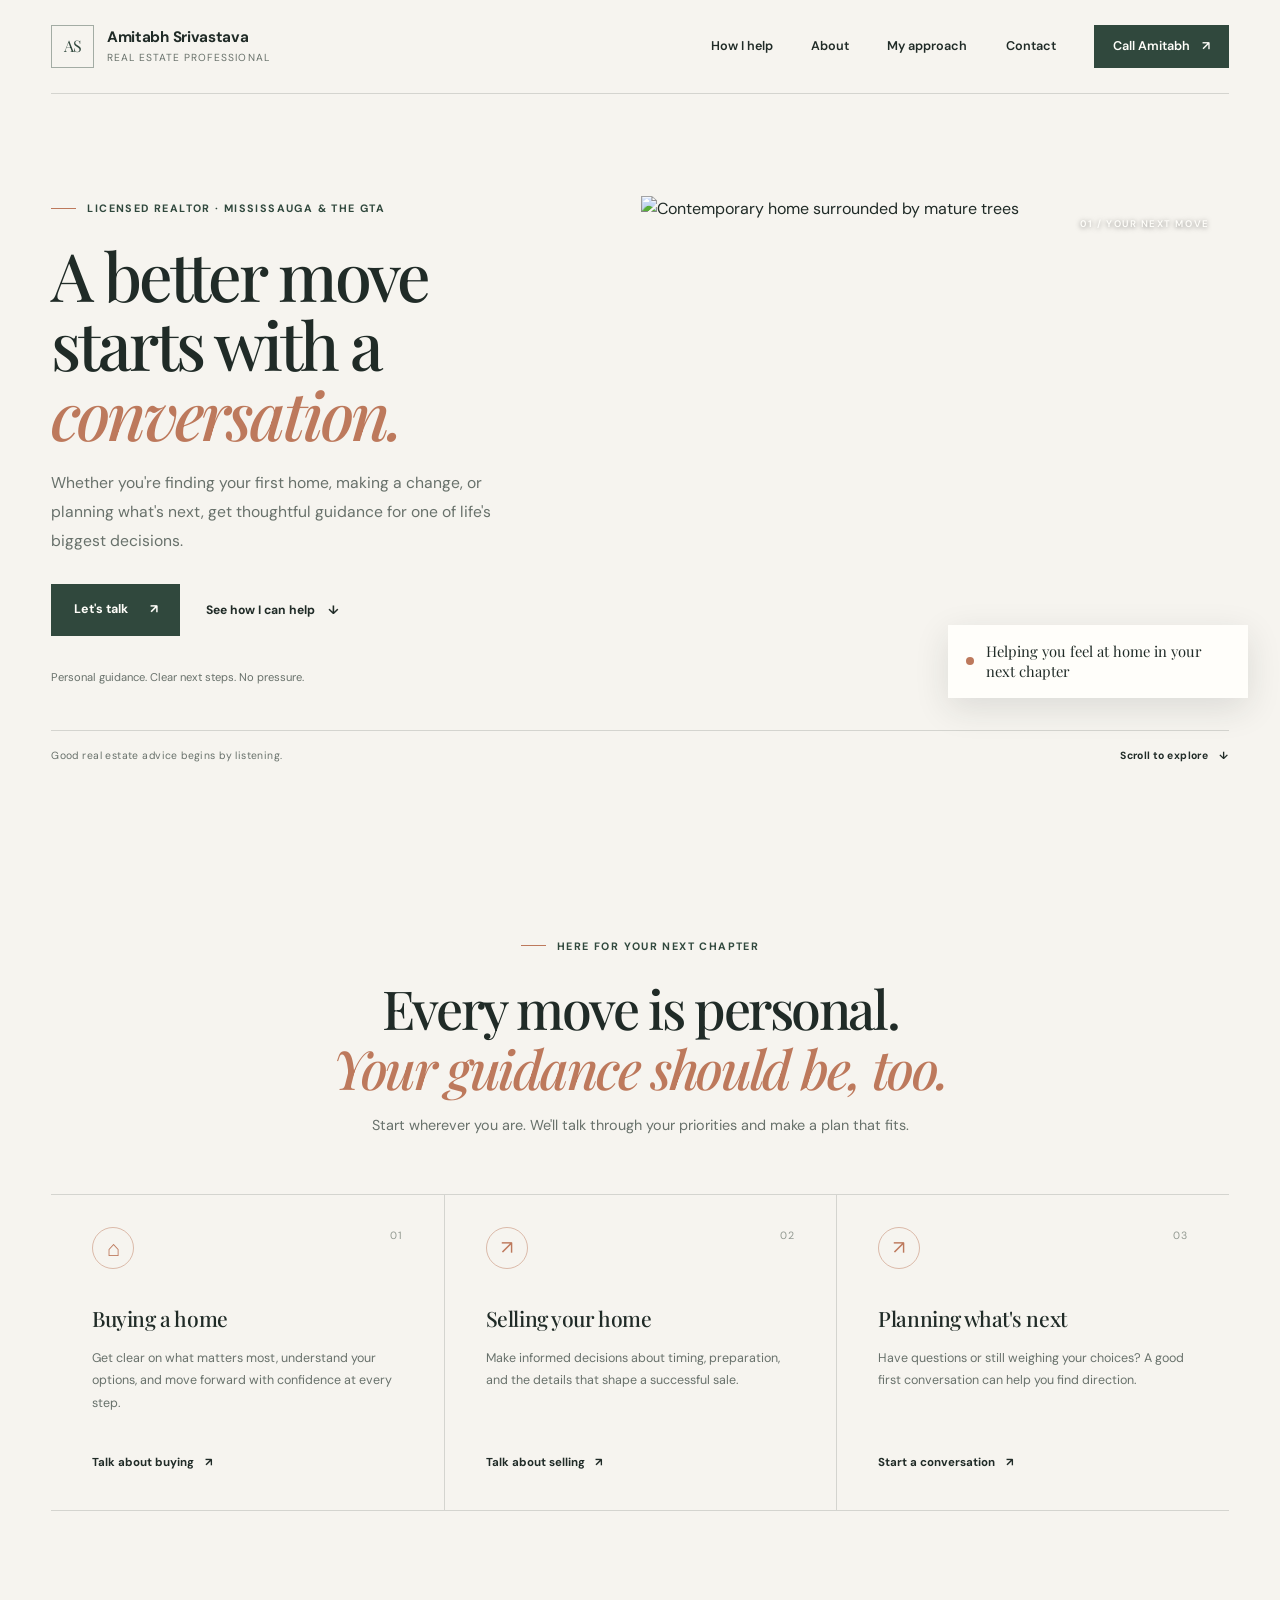
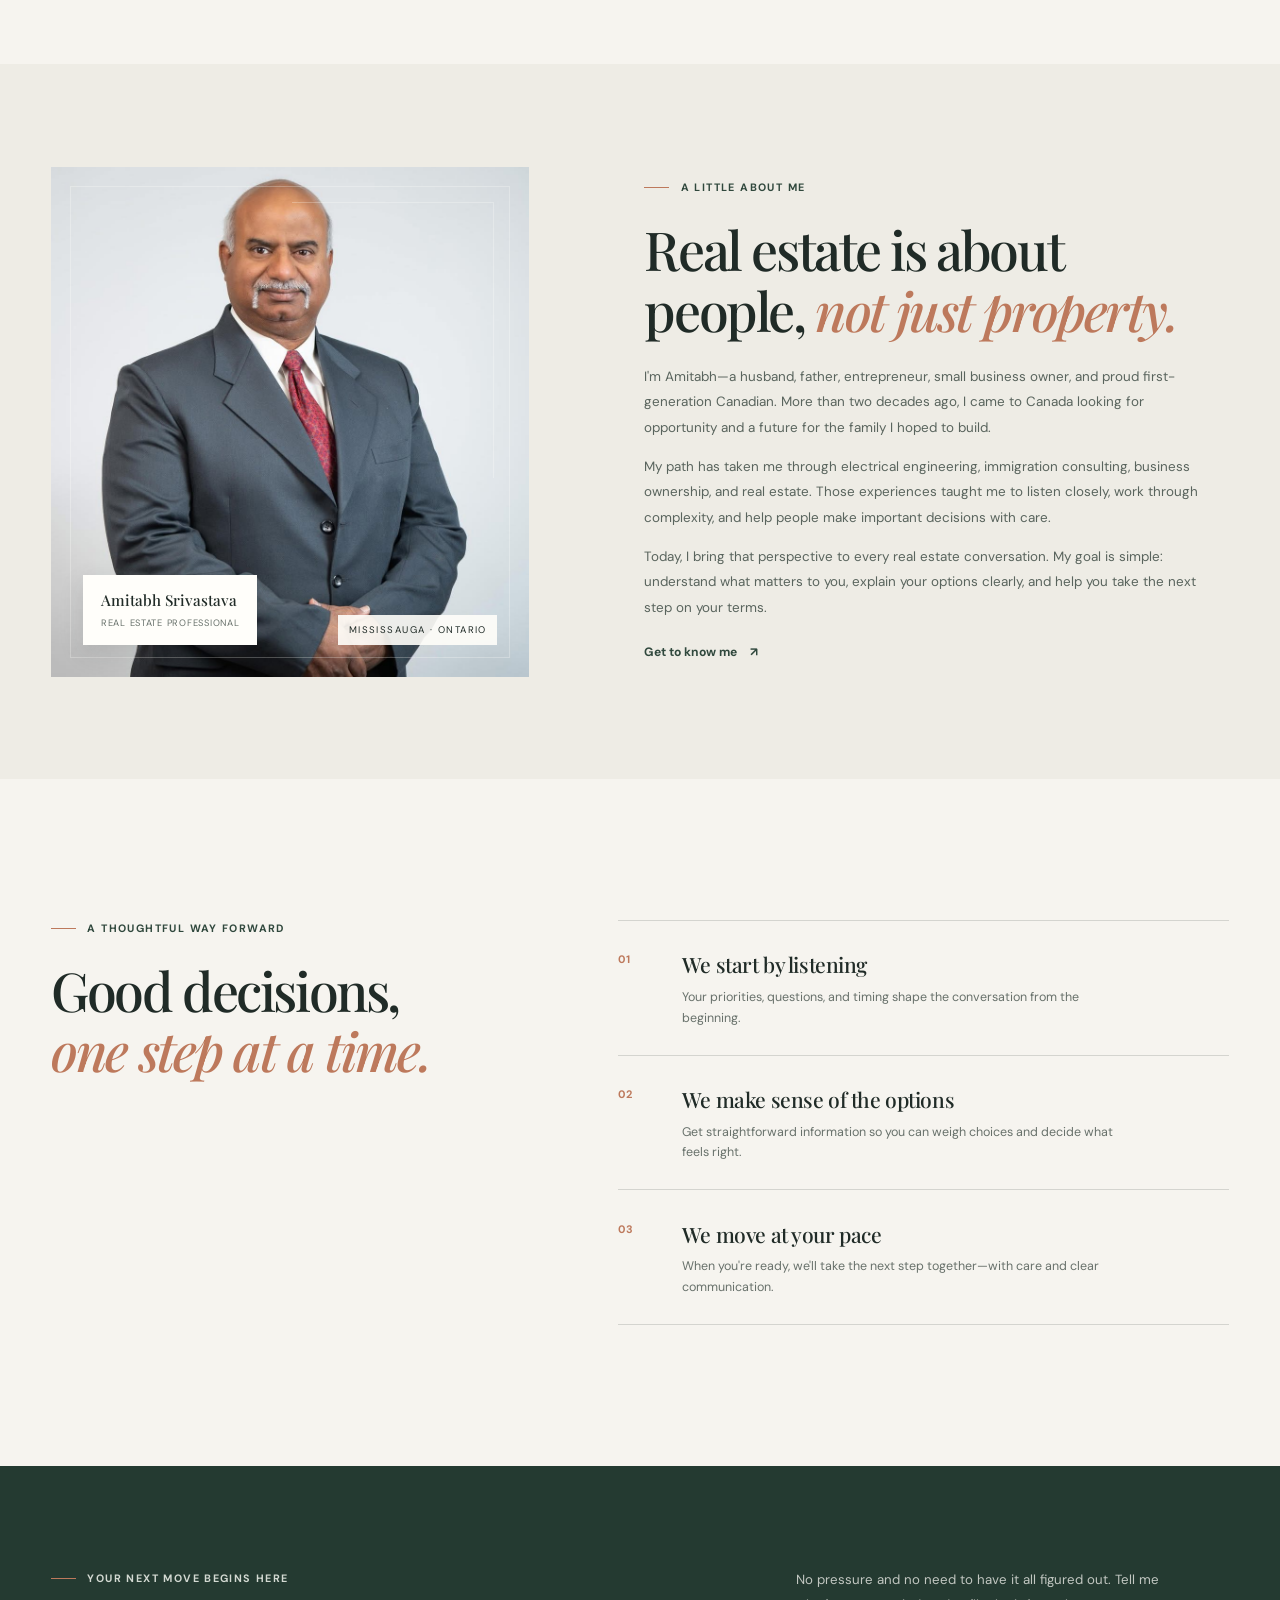
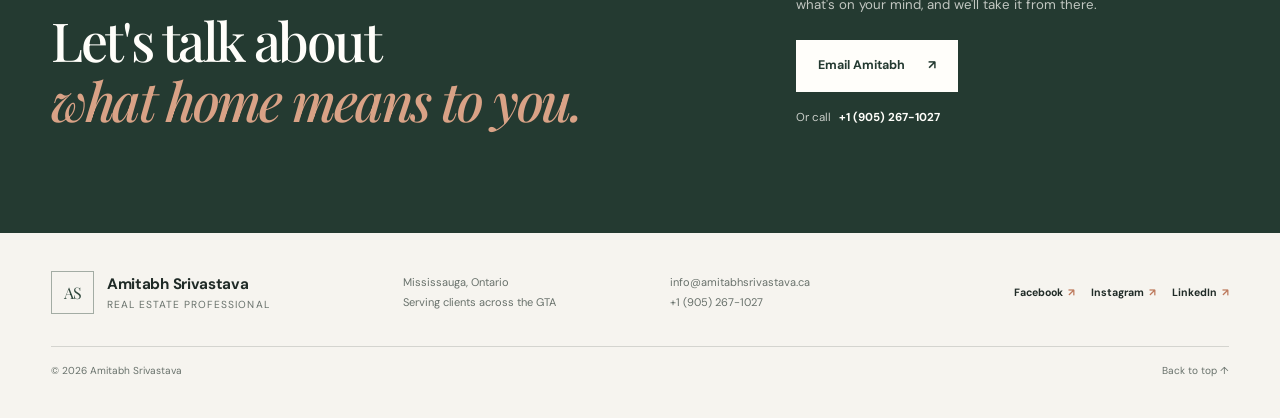
==== commit d4630908: "Moving to realtor site - initial version" ====
--- a/index.html
+++ b/index.html
@@ -1,508 +1,192 @@
-<!DOCTYPE html>
+<!doctype html>
 <html lang="en">
 <head>
-    <meta charset="UTF-8">
-    <meta name="viewport" content="width=device-width, initial-scale=1.0">
-    <meta name="description" content="Amitabh Srivastava for Ward 7 — family-focused leadership, fiscal responsibility, and community-first policies.">
-    <link href="https://fonts.googleapis.com/css2?family=Montserrat:wght@400;600;700;800&family=Lora:wght@400;700&display=swap" rel="stylesheet">
-    <title>Amitabh Srivastava | Councillor Candidate - Ward 7, Mississauga</title>
+    <meta charset="utf-8">
+    <meta name="viewport" content="width=device-width, initial-scale=1">
+    <meta name="theme-color" content="#f6f4ef">
+    <meta name="description" content="Real estate guidance in Mississauga and the GTA with Amitabh Srivastava. Start a conversation about buying, selling, or your next move.">
+    <link rel="preconnect" href="https://fonts.googleapis.com">
+    <link rel="preconnect" href="https://fonts.gstatic.com" crossorigin>
+    <link href="https://fonts.googleapis.com/css2?family=DM+Sans:wght@400;500;600;700&family=Playfair+Display:wght@500;600;700&display=swap" rel="stylesheet">
     <link rel="stylesheet" href="styles.css">
+    <title>Amitabh Srivastava | Real Estate in Mississauga &amp; the GTA</title>
 </head>
 <body>
-    <!-- Top bar -->
-    <!--<div class="topbar">
-        <div class="container">
-            <div class="topbar-left">Ward 7, Mississauga</div>
-            <div class="topbar-right">
+    <a class="skip-link" href="#main">Skip to content</a>
+    <header class="site-header">
+        <div class="header-inner">
+            <a class="brand" href="#home" aria-label="Amitabh Srivastava, home">
+                <span class="brand-mark" aria-hidden="true">AS</span>
+                <span class="brand-copy">
+                    <span class="brand-name">Amitabh Srivastava</span>
+                    <span class="brand-role">Real Estate Professional</span>
+                </span>
+            </a>
+            <button class="menu-toggle" type="button" aria-expanded="false" aria-controls="primary-nav" aria-label="Open navigation">
+                <span></span><span></span>
+            </button>
+            <nav class="primary-nav" id="primary-nav" aria-label="Main navigation">
+                <a href="#services">How I help</a>
+                <a href="#about">About</a>
+                <a href="#approach">My approach</a>
+                <a href="#contact">Contact</a>
+                <a class="nav-cta" href="tel:+19052671027">Call Amitabh <span aria-hidden="true">↗</span></a>
+            </nav>
+        </div>
+    </header>
+
+    <main id="main">
+        <section class="hero" id="home">
+            <div class="hero-copy">
+                <p class="eyebrow"><span class="eyebrow-line"></span> Licensed Realtor · Mississauga &amp; the GTA</p>
+                <h1>A better move starts with a <em>conversation.</em></h1>
+                <p class="hero-intro">Whether you're finding your first home, making a change, or planning what's next, get thoughtful guidance for one of life's biggest decisions.</p>
+                <div class="hero-actions">
+                    <a class="button button-dark" href="mailto:info@amitabhsrivastava.ca?subject=Let's%20talk%20real%20estate">Let's talk <span aria-hidden="true">↗</span></a>
+                    <a class="text-link" href="#services">See how I can help <span aria-hidden="true">↓</span></a>
+                </div>
+                <p class="hero-note">Personal guidance. Clear next steps. No pressure.</p>
+            </div>
+            <div class="hero-image-wrap">
+                <img
+                    class="hero-image"
+                    src="https://images.unsplash.com/photo-1600596542815-ffad4c1539a9?auto=format&amp;fit=crop&amp;w=1600&amp;q=85"
+                    alt="Contemporary home surrounded by mature trees"
+                    fetchpriority="high">
+                <div class="image-caption">
+                    <span class="caption-dot" aria-hidden="true"></span>
+                    <span>Helping you feel at home in your next chapter</span>
+                </div>
+                <span class="image-index" aria-hidden="true">01 / YOUR NEXT MOVE</span>
+            </div>
+            <div class="hero-bottom">
+                <span>Good real estate advice begins by listening.</span>
+                <a href="#about" aria-label="Scroll to learn about Amitabh">Scroll to explore <span aria-hidden="true">↓</span></a>
+            </div>
+        </section>
+
+        <section class="services section-wrap" id="services">
+            <div class="section-heading">
+                <p class="eyebrow"><span class="eyebrow-line"></span> Here for your next chapter</p>
+                <h2>Every move is personal.<br><em>Your guidance should be, too.</em></h2>
+                <p>Start wherever you are. We'll talk through your priorities and make a plan that fits.</p>
+            </div>
+            <div class="service-grid">
+                <article class="service-card">
+                    <span class="card-number">01</span>
+                    <div class="service-icon" aria-hidden="true">⌂</div>
+                    <h3>Buying a home</h3>
+                    <p>Get clear on what matters most, understand your options, and move forward with confidence at every step.</p>
+                    <a href="mailto:info@amitabhsrivastava.ca?subject=I'm%20thinking%20about%20buying">Talk about buying <span aria-hidden="true">↗</span></a>
+                </article>
+                <article class="service-card">
+                    <span class="card-number">02</span>
+                    <div class="service-icon service-icon-sell" aria-hidden="true">↗</div>
+                    <h3>Selling your home</h3>
+                    <p>Make informed decisions about timing, preparation, and the details that shape a successful sale.</p>
+                    <a href="mailto:info@amitabhsrivastava.ca?subject=I'm%20thinking%20about%20selling">Talk about selling <span aria-hidden="true">↗</span></a>
+                </article>
+                <article class="service-card">
+                    <span class="card-number">03</span>
+                    <div class="service-icon service-icon-next" aria-hidden="true">↗</div>
+                    <h3>Planning what's next</h3>
+                    <p>Have questions or still weighing your choices? A good first conversation can help you find direction.</p>
+                    <a href="mailto:info@amitabhsrivastava.ca?subject=Let's%20discuss%20my%20next%20move">Start a conversation <span aria-hidden="true">↗</span></a>
+                </article>
+            </div>
+        </section>
+
+        <section class="about" id="about">
+            <div class="about-inner">
+                <div class="about-art">
+                    <img class="about-portrait" src="IMG_1443.JPG" alt="Portrait of Amitabh Srivastava">
+                    <div class="about-art-caption">
+                        <strong>Amitabh Srivastava</strong>
+                        <span>Real Estate Professional</span>
+                    </div>
+                    <span class="about-art-index">MISSISSAUGA · ONTARIO</span>
+                </div>
+                <div class="about-copy">
+                    <p class="eyebrow"><span class="eyebrow-line"></span> A little about me</p>
+                    <h2>Real estate is about people, <em>not just property.</em></h2>
+                    <p>I'm Amitabh—a husband, father, entrepreneur, small business owner, and proud first-generation Canadian. More than two decades ago, I came to Canada looking for opportunity and a future for the family I hoped to build.</p>
+                    <p>My path has taken me through electrical engineering, immigration consulting, business ownership, and real estate. Those experiences taught me to listen closely, work through complexity, and help people make important decisions with care.</p>
+                    <p>Today, I bring that perspective to every real estate conversation. My goal is simple: understand what matters to you, explain your options clearly, and help you take the next step on your terms.</p>
+                    <a class="text-link text-link-dark" href="#contact">Get to know me <span aria-hidden="true">↗</span></a>
+                </div>
+            </div>
+        </section>
+
+        <section class="approach section-wrap" id="approach">
+            <div class="approach-heading">
+                <p class="eyebrow"><span class="eyebrow-line"></span> A thoughtful way forward</p>
+                <h2>Good decisions,<br><em>one step at a time.</em></h2>
+            </div>
+            <div class="approach-steps">
+                <article class="approach-step">
+                    <span>01</span>
+                    <div>
+                        <h3>We start by listening</h3>
+                        <p>Your priorities, questions, and timing shape the conversation from the beginning.</p>
+                    </div>
+                </article>
+                <article class="approach-step">
+                    <span>02</span>
+                    <div>
+                        <h3>We make sense of the options</h3>
+                        <p>Get straightforward information so you can weigh choices and decide what feels right.</p>
+                    </div>
+                </article>
+                <article class="approach-step">
+                    <span>03</span>
+                    <div>
+                        <h3>We move at your pace</h3>
+                        <p>When you're ready, we'll take the next step together—with care and clear communication.</p>
+                    </div>
+                </article>
+            </div>
+        </section>
+
+        <section class="contact" id="contact">
+            <div class="contact-inner">
+                <div>
+                    <p class="eyebrow"><span class="eyebrow-line"></span> Your next move begins here</p>
+                    <h2>Let's talk about<br><em>what home means to you.</em></h2>
+                </div>
+                <div class="contact-details">
+                    <p>No pressure and no need to have it all figured out. Tell me what's on your mind, and we'll take it from there.</p>
+                    <a class="button button-light" href="mailto:info@amitabhsrivastava.ca?subject=Let's%20talk%20real%20estate">Email Amitabh <span aria-hidden="true">↗</span></a>
+                    <a class="contact-phone" href="tel:+19052671027">Or call <span>+1 (905) 267-1027</span></a>
+                </div>
+            </div>
+        </section>
+    </main>
+
+    <footer class="site-footer">
+        <div class="footer-main">
+            <a class="brand brand-footer" href="#home">
+                <span class="brand-mark" aria-hidden="true">AS</span>
+                <span class="brand-copy">
+                    <span class="brand-name">Amitabh Srivastava</span>
+                    <span class="brand-role">Real Estate Professional</span>
+                </span>
+            </a>
+            <p class="footer-location">Mississauga, Ontario<br>Serving clients across the GTA</p>
+            <div class="footer-contact">
                 <a href="mailto:info@amitabhsrivastava.ca">info@amitabhsrivastava.ca</a>
-                <a href="https://mississauga.ca/election" target="_blank" rel="noopener noreferrer">Election Info</a>
+                <a href="tel:+19052671027">+1 (905) 267-1027</a>
+            </div>
+            <div class="social-links" aria-label="Social media">
+                <a href="https://www.facebook.com/amitabh7000" target="_blank" rel="noopener noreferrer">Facebook <span aria-hidden="true">↗</span></a>
+                <a href="https://www.instagram.com/amitabh7000?utm_source=ig_web_button_share_sheet&amp;igsh=ZDNlZDc0MzIxNw==" target="_blank" rel="noopener noreferrer">Instagram <span aria-hidden="true">↗</span></a>
+                <a href="https://www.linkedin.com/in/amitabh-srivastava-957571297/" target="_blank" rel="noopener noreferrer">LinkedIn <span aria-hidden="true">↗</span></a>
             </div>
         </div>
-    </div> -->
-    <!-- Header & Navigation -->
-    <header class="header">
-        <nav class="navbar">
-            <div class="container">
-                <div class="logo">
-                    <h1>Amitabh Srivastava</h1>
-                    <p class="tagline">Councillor Candidate, Ward 7, Mississauga</p>
-                </div>
-                <button class="hamburger" id="hamburger" aria-label="Toggle navigation menu">
-                    <span></span>
-                    <span></span>
-                    <span></span>
-                </button>
-                <ul class="nav-menu" id="navMenu">
-                    <li><a href="#home">Home</a></li>
-                    <li><a href="#platform">Priorities</a></li>
-                    <li><a href="#about">Meet Amitabh</a></li>
-                    <li><a href="#feedback">Share an issue</a></li>
-                </ul>
-                <div class="header-ctas">
-                    <button class="btn btn-outline" type="button" data-modal="volunteerModal">Volunteer</button>
-                    <button class="btn btn-donate" type="button" data-modal="donateModal">Donate</button>
-                </div>
-            </div>
-        </nav>
-    </header>
-
-    <!-- Hero Section -->
-    <section id="home" class="hero">
-        <div class="container">
-            <div class="hero-content">
-                <div class="hero-copy">
-                    <h2 class="hero-title-line">A Lifetime of Service</h2>
-                    <h2 class="hero-title-line">A Commitment to Community</h2>
-                    <h2 class="hero-title-line">A Vision for Ward 7</h2>
-                    <p>Husband • Father • Entrepreneur • Small Business Owner • Real Estate Professional</p>
-                    <div class="hero-buttons">
-                        <button class="btn btn-primary" type="button" data-modal="letterModal">Read My Letter</button>
-                        <a href="#feedback" class="btn btn-outline">Share an issue</a>
-                    </div>
-                </div>
-                <div class="hero-visual">
-                    <img src="candidate-photo.jpg" alt="Amitabh Srivastava with Mississauga election banner" />
-                </div>
-            </div>
-        </div>
-    </section>
-
-    <!-- Updates / Events Section -->
-    <section id="updates" class="updates">
-        <div class="container">
-            <h2>Updates & Events</h2>
-            <div class="updates-grid">
-                <div class="update-card" hidden>
-                    <h4>Community Meet & Greet</h4>
-                    <p><strong>TBD</strong> — Join us at the community centre to discuss local priorities.</p>
-                </div>
-                <div class="update-card" hidden>
-                    <h4>Town Hall: Infrastructure</h4>
-                    <p><strong>TBD</strong> — Public forum on roads and transit improvements.</p>
-                </div>
-                <div class="update-card">
-                    <h4><a href="#" class="volunteer-link" data-modal="volunteerModal">Volunteer with the campaign</a></h4>
-                    <p><strong>Ongoing</strong> — Join our team to help canvass and phonebank.</p>
-                </div>
-            </div>
-        </div>
-    </section>
-
-    <!-- Modals -->
-    <div class="modal-overlay" id="modalOverlay" hidden></div>
-
-    <!-- Volunteer Modal -->
-    <div class="modal" id="volunteerModal" role="dialog" aria-modal="true" aria-labelledby="volunteerTitle" hidden>
-        <div class="modal-inner">
-            <div class="modal-header">
-                <h3 id="volunteerTitle">Volunteer with Amitabh</h3>
-                <button class="modal-close" data-close aria-label="Close">×</button>
-            </div>
-            <form id="volunteerForm" class="modal-form" action="https://script.google.com/macros/s/AKfycbwHu1i-ahqOycoWUbD_JwCp3mbvtLmryKUbBwQLeWLYK0EBtQa5GrXZfqcb9cbpEHltwQ/exec" method="POST" target="volunteerTarget">
-                <input type="hidden" name="formType" value="volunteer">
-                <input type="hidden" name="submittedAt" id="v-submittedAt" value="">
-                <div class="form-group">
-                    <label for="v-name">Full Name *</label>
-                    <input type="text" id="v-name" name="name" required>
-                </div>
-                <div class="form-group">
-                    <label for="v-email">Email Address *</label>
-                    <input type="email" id="v-email" name="email" required>
-                </div>
-                <div class="form-group">
-                    <label for="v-phone">Phone Number (Optional)</label>
-                    <input type="tel" id="v-phone" name="phone">
-                </div>
-                <div class="form-group">
-                    <label for="v-address">Address (Full Address with Zip)</label>
-                    <input type="text" id="v-address" name="address" placeholder="Street, city, province, postal code">
-                </div>
-                <div class="form-group">
-                    <label for="v-wantTo">I want to:</label>
-                    <input type="text" id="v-wantTo" name="wantTo" placeholder="Volunteer, canvass, phonebank, organize events...">
-                </div>
-                <div class="form-group">
-                    <label for="v-goals">Tell us about your goals, interests, and the skills you'd like to develop.</label>
-                    <textarea id="v-goals" name="goals" rows="4" placeholder="Whether you're looking to gain leadership experience, build your network, develop new skills, or give back to the community..."></textarea>
-                </div>
-                <div class="form-group">
-                    <label for="v-availability">What days of the week are you available?</label>
-                    <input type="text" id="v-availability" name="availability" placeholder="Weekdays, evenings, weekends...">
-                </div>
-                <div class="form-group">
-                    <label for="v-hours">How many hours can you dedicate to Team Amitabh each week?</label>
-                    <input type="text" id="v-hours" name="hours" placeholder="For example: 3-5 hours/week">
-                </div>
-                <button type="submit" class="btn btn-primary">Sign Up</button>
-                <p class="modal-notice" id="volunteerNotice" style="display:none;"></p>
-            </form>
-        </div>
-    </div>
-
-    <!-- Donate Modal -->
-    <div class="modal" id="donateModal" role="dialog" aria-modal="true" aria-labelledby="donateTitle" hidden>
-        <div class="modal-inner">
-            <div class="modal-header">
-                <h3 id="donateTitle">Support the Campaign</h3>
-                <button class="modal-close" data-close aria-label="Close">×</button>
-            </div>
-            <div class="modal-body">
-                <p>You can support the campaign via Interac e-Transfer to:</p>
-                <p class="donate-email"><strong id="interacEmail">donations@amitabhsrivastava.ca</strong></p>
-                <div class="donate-actions">
-                    <a id="mailtoDonate" class="btn btn-donate" href="mailto:donations@amitabhsrivastava.ca?subject=Interac%20e-Transfer%20Donation" target="_blank" rel="noopener noreferrer">Email to Donate</a>
-                    <button id="copyDonateEmail" class="btn btn-outline" type="button">Copy Email</button>
-                </div>
-                <p class="donate-note">Please include your name and address in the e-Transfer message for receipting if applicable.</p>
-            </div>
-        </div>
-    </div>
-
-    <!-- Letter Modal -->
-    <div class="modal" id="letterModal" role="dialog" aria-modal="true" aria-labelledby="letterTitle" hidden>
-        <div class="modal-inner">
-            <div class="modal-header">
-                <h3 id="letterTitle">A Letter to the Residents of Ward 7</h3>
-                <button class="modal-close" data-close aria-label="Close">×</button>
-            </div>
-            <div class="modal-body letter-content">
-                <p class="letter-greeting">Dear Residents,</p>
-                
-                <p>Thank you for taking the time to read this Community Blueprint.</p>
-
-                <p>Ward 7 is a remarkable place to call home. It is where families are building their future, seniors have created lasting memories, entrepreneurs have invested their dreams, and neighbours from every background come together to create one of the most diverse and welcoming communities in Mississauga.</p>
-
-                <p>Like many of you, I care deeply about the future of our neighbourhoods. We all want safe streets, reliable City services, responsible use of taxpayer dollars, thriving local businesses, well-maintained parks, and opportunities for our children and future generations.</p>
-
-                <p>These goals are not achieved through promises alone. They require thoughtful planning, careful listening, collaboration, and leadership that focuses on practical solutions rather than politics.</p>
-
-                <p>That is why I am running to serve as your Ward 7 Councillor.</p>
-
-                <p>Throughout my career, I have had the opportunity to work in engineering, public transit, retail management, business ownership, immigration consulting, and real estate. Each experience has given me a different perspective on how people live, work, and overcome challenges. More importantly, they have taught me that every decision affects real people, real families, and real businesses.</p>
-
-                <p>As a husband and father, I understand that the decisions made at City Hall shape everyday life. They influence how safely our children walk to school, how long we spend in traffic, the condition of our parks and sidewalks, the strength of our local economy, and the quality of the services we rely on every day.</p>
-
-                <p>This Community Blueprint is not simply an election platform. It is a practical plan that reflects the values I will bring to public office and the priorities I will advance when I am elected as your Councillor.</p>
-
-                <p>It has been developed with one principle in mind:</p>
-
-                <h4 class="letter-section-title">Residents First</h4>
-                
-                <p>The best decisions begin with listening. Throughout this campaign, I will continue meeting residents, business owners, community organizations, and neighbourhood groups because the strongest ideas often come from the people who experience these challenges every day.</p>
-
-                <p>No Councillor can solve every issue alone. Progress requires respectful collaboration with residents, City staff, fellow members of Council, and our provincial and federal partners. My commitment is to approach every issue with an open mind, honest communication, and a determination to find practical solutions.</p>
-
-                <p>Ward 7 is entering an important period of change. New development, growing infrastructure needs, and changing community expectations present both challenges and opportunities. We have the chance to build a community that is safer, more connected, financially responsible, and prepared for the future while preserving the welcoming character that makes Ward 7 such a special place to live.</p>
-
-                <p>I believe we can achieve that future together.</p>
-
-                <p>Thank you for your trust. I look forward to listening, learning, and working with you to build a stronger Ward 7 for everyone.</p>
-
-                <p class="letter-closing">Sincerely,</p>
-
-                <p class="letter-signature">
-                    Amitabh Srivastava, B.Eng.<br>
-                    Candidate for Mississauga Ward 7 Councillor
-                </p>
-            </div>
-        </div>
-    </div>
-
-    <!-- About Section -->
-    <section id="about" class="about">
-        <div class="container">
-            <h2>About Me</h2>
-            <div class="about-content">
-                <div class="about-text">
-                    <p>Amitabh Srivastava is a husband, father, engineer, and community-minded entrepreneur running for Ward 7 Councillor. Raised with the values of service and responsibility, he has built a career helping families, workers, and newcomers navigate complex systems with clarity and respect. From engineering and public transit to small business ownership, immigration consulting, and real estate, Amitabh has focused on practical problem-solving and listening to people. He understands the challenges Ward 7 families face because he lives them too: balancing work, community, and the everyday needs of a growing neighbourhood. Amitabh is committed to transparent leadership, responsible spending, and a City Hall that puts residents first.</p>
-                </div>
-                <div class="values">
-                    <h3>Proof Points</h3>
-                    <ul class="values-list">
-                        <li><strong>Engineering foundation:</strong> B.Eng. background with a systems-based approach to problem solving</li>
-                        <li><strong>Public service experience:</strong> Work across transit, operations, and resident-facing roles</li>
-                        <li><strong>Small business perspective:</strong> Entrepreneurial experience shaped by real costs, risks, and community needs</li>
-                        <li><strong>Family-first leadership:</strong> Grounded in the everyday realities of Ward 7 households and neighbourhoods</li>
-                    </ul>
-                </div>
-            </div>
-        </div>
-    </section>
-
-    <!-- Platform Section -->
-    <section id="platform" class="platform">
-        <div class="container">
-            <div class="blueprint-header">
-                <h2>The Ward 7 Community Blueprint</h2>
-                <p class="blueprint-subtitle">A Practical Plan for a Safer, Stronger Ward 7</p>
-            </div>
-
-            <!-- Residents First Introduction -->
-            <div class="blueprint-intro">
-                <h3>Residents First</h3>
-                <p>Putting residents first means more than listening during an election campaign. It means making residents the starting point of every decision at City Hall.</p>
-                <p>When I am elected as your Ward 7 Councillor, I will remain accessible, listen before making decisions, explain my position clearly and follow residents' concerns from the first report to the final response.</p>
-                <p>My background in engineering, transit, business, and housing informs a practical approach to City Hall.</p>
-                <p class="intro-closing">These experiences have prepared me to understand issues from different perspectives and to bring a practical, organized and accountable approach to City Hall.</p>
-                
-                <div class="priorities-overview">
-                    <p><strong>Residents First will happen through five clear priorities:</strong></p>
-                    <ul class="priorities-list">
-                        <li>Safe Streets—Strong Communities</li>
-                        <li>Responsible Spending—Responsive Services</li>
-                        <li>Prepare Today—Protect Tomorrow</li>
-                        <li>Build Smart—Grow Responsibly</li>
-                        <li>Local Business—Shared Prosperity</li>
-                    </ul>
-                </div>
-            </div>
-
-            <!-- Priority 1 -->
-            <div class="priority-section">
-                <div class="priority-number">Priority 1</div>
-                <h3 class="priority-title">Safe Streets. Strong Communities.</h3>
-                <p class="priority-outcome">Ward 7 residents can move through their neighbourhoods safely, confidently, and without preventable road hazards.</p>
-                <ul class="priority-actions compact">
-                    <li>Safer intersections, school zones, and pedestrian crossings</li>
-                    <li>Faster action on speeding, visibility, and lighting concerns</li>
-                    <li>Better access to transit, parks, and community routes</li>
-                </ul>
-                <details class="priority-details">
-                    <summary>See details</summary>
-                    <p>As a parent and community member, I understand the concern of families who want safer routes to school, transit, and local amenities. My engineering background helps me evaluate traffic patterns and infrastructure needs carefully so decisions are based on evidence, not guesswork.</p>
-                </details>
-            </div>
-
-            <!-- Priority 2 -->
-            <div class="priority-section">
-                <div class="priority-number">Priority 2</div>
-                <h3 class="priority-title">Responsible Spending. Responsive Services.</h3>
-                <p class="priority-outcome">Residents get clear, timely service and more value from every tax dollar spent.</p>
-                <ul class="priority-actions compact">
-                    <li>Stronger 311 follow-up and repair tracking</li>
-                    <li>Clearer service timelines and public reporting</li>
-                    <li>Better contractor accountability and lower waste</li>
-                </ul>
-                <details class="priority-details">
-                    <summary>See details</summary>
-                    <p>Residents deserve city services that are easy to access, honest about delays, and accountable for results. My business background has taught me that disciplined budgeting and clear follow-up are essential for keeping services responsive and cost-effective.</p>
-                </details>
-            </div>
-
-            <!-- Priority 3 -->
-            <div class="priority-section">
-                <div class="priority-number">Priority 3</div>
-                <h3 class="priority-title">Prepare Today. Protect Tomorrow.</h3>
-                <p class="priority-outcome">Ward 7 stays ahead of flooding, maintenance issues, and climate risks before they become emergencies.</p>
-                <ul class="priority-actions compact">
-                    <li>Priority fixes for flooding and drainage hotspots</li>
-                    <li>Better stormwater planning and road maintenance</li>
-                    <li>Clear emergency communication and resident guidance</li>
-                </ul>
-                <details class="priority-details">
-                    <summary>See details</summary>
-                    <p>Known risks should be documented, prioritized, and addressed before storm damage escalates. My engineering background informs a practical, prevention-first approach to infrastructure so residents are not left dealing with repeated repairs and disruption.</p>
-                </details>
-            </div>
-
-            <!-- Priority 4 -->
-            <div class="priority-section">
-                <div class="priority-number">Priority 4</div>
-                <h3 class="priority-title">Build Smart. Grow Responsibly.</h3>
-                <p class="priority-outcome">Growth strengthens neighbourhoods without overwhelming roads, transit, parks, or housing affordability.</p>
-                <ul class="priority-actions compact">
-                    <li>Housing that matches family, rental, and senior needs</li>
-                    <li>Infrastructure and transit planned with new development</li>
-                    <li>Protection of parks, neighbourhood character, and public space</li>
-                </ul>
-                <details class="priority-details">
-                    <summary>See details</summary>
-                    <p>Ward 7 will continue to grow, but development must improve residents' quality of life. I will push for housing choices that are affordable, well-connected, and supported by roads, transit, and community services that already exist or are planned.</p>
-                </details>
-            </div>
-
-            <!-- Priority 5 -->
-            <div class="priority-section">
-                <div class="priority-number">Priority 5</div>
-                <h3 class="priority-title">Local Business. Shared Prosperity.</h3>
-                <p class="priority-outcome">Local businesses thrive, seniors stay connected, and young people see a future in Ward 7.</p>
-                <ul class="priority-actions compact">
-                    <li>Reliable access and wayfinding during construction</li>
-                    <li>Support for entrepreneurs, youth, and community programming</li>
-                    <li>Stronger neighbourhood identity through local business growth</li>
-                </ul>
-                <details class="priority-details">
-                    <summary>See details</summary>
-                    <p>Strong communities depend on the people and businesses that make them vibrant. As a former business owner, I understand how construction, municipal delays, and poor access can damage local trade. I want Ward 7 to support small business opportunity, youth engagement, and active community spaces.</p>
-                </details>
-            </div>
-        </div>
-    </section>
-
-    <!-- Accountability Section -->
-    <section id="accountability" class="accountability-section">
-        <div class="container">
-            <h2>Accountability</h2>
-
-            <div class="accountability-intro">
-                <p>A platform is only meaningful when residents can see how it is put into practice and how progress is measured.</p>
-            </div>
-
-            <div class="accountability-grid">
-                <div class="accountability-card">
-                    <h3>Accessible office</h3>
-                    <p>Residents and businesses will have a direct, responsive way to raise concerns, ask questions, and get updates.</p>
-                </div>
-                <div class="accountability-card">
-                    <h3>Clear updates</h3>
-                    <p>I will share regular progress reports so Ward 7 residents know what is moving, what is delayed, and why.</p>
-                </div>
-                <div class="accountability-card">
-                    <h3>Transparent issue tracking</h3>
-                    <p>Major concerns will be tracked consistently, followed up on, and reviewed with residents as work progresses.</p>
-                </div>
-                <div class="accountability-card">
-                    <h3>Annual progress report</h3>
-                    <p>Each year, I will publish a clear summary of completed work, ongoing priorities, and next steps for the ward.</p>
-                </div>
-            </div>
-
-            <div class="accountability-callout">
-                <h3>First 100 Days</h3>
-                <ul class="callout-list">
-                    <li>Establish an organized Ward 7 office</li>
-                    <li>Begin a community listening tour</li>
-                    <li>Review priority intersections, drainage, and infrastructure concerns</li>
-                    <li>Meet local businesses, residents, and community groups</li>
-                    <li>Examine major development and capital files</li>
-                    <li>Create a transparent system for tracking resident issues</li>
-                </ul>
-            </div>
-        </div>
-    </section>
-
-    <!-- Gallery Section -->
-    <section id="gallery" class="gallery">
-        <div class="container">
-            <h2>Gallery</h2>
-            <p class="section-subtitle">Photos and videos from community events, campaign moments, and local engagement.</p>
-            <div id="galleryStatus" class="gallery-status">Loading media…</div>
-            <div id="galleryGrid" class="gallery-grid" aria-live="polite"></div>
-          <!--  <p class="gallery-help">Add images or videos to the media folder and they will appear here automatically, newest first.</p> -->
-        </div>
-    </section>
-
-    <div id="lightbox" class="lightbox" hidden>
-        <button class="lightbox-close" id="lightboxClose" aria-label="Close preview">×</button>
-        <button class="lightbox-nav lightbox-nav-prev" id="lightboxPrev" aria-label="Previous media">←</button>
-        <div class="lightbox-content">
-            <div id="lightboxMedia"></div>
-        </div>
-        <button class="lightbox-nav lightbox-nav-next" id="lightboxNext" aria-label="Next media">→</button>
-    </div>
-
-    <!-- Feedback Section -->
-    <section id="feedback" class="feedback">
-        <div class="container">
-            <h2>Share an issue</h2>
-            <p class="section-subtitle">Your voice matters. Tell me what matters most to you and Ward 7.</p>
-            
-            <form class="feedback-form" id="feedbackForm" action="https://script.google.com/macros/s/AKfycbwJvDx7QTCnWO0QL4TKzx6mdH1MmxANE2xs4h9jgk72v1oDSH_KEPRrxN96qKyK8pkPqQ/exec" method="POST" target="feedbackTarget">
-                <input type="hidden" name="formType" value="feedback">
-                <input type="hidden" name="submittedAt" id="f-submittedAt" value="">
-                <div class="form-group">
-                    <label for="name">Full Name *</label>
-                    <input type="text" id="name" name="name" required>
-                </div>
-
-                <div class="form-group">
-                    <label for="email">Email Address *</label>
-                    <input type="email" id="email" name="email" required>
-                </div>
-
-                <div class="form-group">
-                    <label for="phone">Phone Number (Optional)</label>
-                    <input type="tel" id="phone" name="phone">
-                </div>
-
-                <div class="form-group">
-                    <label for="topic">What's your main concern? *</label>
-                    <select id="topic" name="topic" required>
-                        <option value="">-- Select a topic --</option>
-                        <option value="housing">Housing & Affordability</option>
-                        <option value="infrastructure">Roads & Infrastructure</option>
-                        <option value="safety">Community Safety</option>
-                        <option value="taxes">Taxes & Spending</option>
-                        <option value="schools">Schools & Education</option>
-                        <option value="parks">Parks & Recreation</option>
-                        <option value="transit">Public Transit</option>
-                        <option value="other">Other</option>
-                    </select>
-                </div>
-
-                <div class="form-group">
-                    <label for="message">Your Message or Feedback *</label>
-                    <textarea id="message" name="message" rows="6" placeholder="Share your thoughts, concerns, or ideas..." required></textarea>
-                </div>
-
-                <div class="form-group checkbox">
-                    <input type="checkbox" id="contact" name="contact">
-                    <label for="contact">I'd like to be contacted about this issue</label>
-                </div>
-
-                <button type="submit" class="btn btn-primary">Submit Feedback</button>
-                <p class="form-notice" id="formNotice" style="display: none;"></p>
-            </form>
-        </div>
-    </section>
-
-    <!-- Footer -->
-    <footer class="footer">
-        <div class="container">
-            <div class="footer-content">
-                <div class="footer-section">
-                    <h4>Contact</h4>
-                    <p>Email: <a href="mailto:info@amitabhsrivastava.ca">info@amitabhsrivastava.ca</a></p>
-                    <p>Phone: <a href="tel:+1-905-267-1027">+1 (905) 267-1027</a></p>
-                </div>
-                <div class="footer-section">
-                    <h4>Location</h4>
-                    <p>Ward 7, Mississauga<br>Ontario, Canada</p>
-                </div>
-                <div class="footer-section">
-                    <h4>Follow</h4>
-                    <div class="social-links">
-                        <a href="https://www.facebook.com/amitabh7000" target="_blank" rel="noopener noreferrer" aria-label="Follow on Facebook">
-                            <svg viewBox="0 0 24 24" width="24" height="24" fill="#1877F2">
-                                <path d="M24 12.073c0-6.627-5.373-12-12-12s-12 5.373-12 12c0 5.99 4.388 10.954 10.125 11.854v-8.385H7.078v-3.47h3.047V9.43c0-3.007 1.792-4.669 4.533-4.669 1.312 0 2.686.235 2.686.235v2.953H15.83c-1.491 0-1.956.925-1.956 1.874v2.25h3.328l-.532 3.47h-2.796v8.385C19.612 23.027 24 18.062 24 12.073z"/>
-                            </svg>
-                        </a>
-                        <a href="https://www.instagram.com/amitabh7000?utm_source=ig_web_button_share_sheet&igsh=ZDNlZDc0MzIxNw==" target="_blank" rel="noopener noreferrer" aria-label="Follow on Instagram">
-                            <svg viewBox="0 0 24 24" width="24" height="24" fill="#E4405F">
-                                <path d="M12 2.163c3.204 0 3.584.012 4.85.07 3.252.148 4.771 1.691 4.919 4.919.058 1.265.069 1.645.069 4.849 0 3.205-.012 3.584-.069 4.849-.149 3.225-1.664 4.771-4.919 4.919-1.266.058-1.644.07-4.85.07-3.204 0-3.584-.012-4.849-.07-3.26-.149-4.771-1.699-4.919-4.92-.058-1.265-.07-1.644-.07-4.849 0-3.204.013-3.583.07-4.849.149-3.227 1.664-4.771 4.919-4.919 1.266-.057 1.645-.069 4.849-.069zm0-2.163c-3.259 0-3.667.014-4.947.072-4.358.2-6.78 2.618-6.98 6.98-.059 1.281-.073 1.689-.073 4.948 0 3.259.014 3.668.072 4.948.2 4.358 2.618 6.78 6.98 6.98 1.281.058 1.689.072 4.948.072 3.259 0 3.668-.014 4.948-.072 4.354-.2 6.782-2.618 6.979-6.98.059-1.28.073-1.689.073-4.948 0-3.259-.014-3.667-.072-4.947-.196-4.354-2.617-6.78-6.979-6.98-1.281-.059-1.69-.073-4.949-.073zM5.838 12a6.162 6.162 0 1 1 12.324 0 6.162 6.162 0 0 1-12.324 0zM12 16a4 4 0 1 1 0-8 4 4 0 0 1 0 8zm4.965-10.322a1.44 1.44 0 1 1 2.881.001 1.44 1.44 0 0 1-2.881-.001z"/>
-                            </svg>
-                        </a>
-                        <a href="https://www.linkedin.com/in/amitabh-srivastava-957571297/" target="_blank" rel="noopener noreferrer" aria-label="Connect on LinkedIn">
-                            <svg viewBox="0 0 24 24" width="24" height="24" fill="#0A66C2">
-                                <path d="M20.447 20.452h-3.554v-5.569c0-1.328-.027-3.037-1.852-3.037-1.853 0-2.136 1.445-2.136 2.939v5.667H9.351V9h3.414v1.561h.046c.477-.9 1.637-1.85 3.37-1.85 3.601 0 4.267 2.37 4.267 5.455v6.286zM5.337 7.433c-1.144 0-2.063-.926-2.063-2.065 0-1.138.92-2.063 2.063-2.063 1.14 0 2.064.925 2.064 2.063 0 1.139-.925 2.065-2.064 2.065zm1.782 13.019H3.555V9h3.564v11.452zM22.225 0H1.771C.792 0 0 .774 0 1.729v20.542C0 23.227.792 24 1.771 24h20.451C23.2 24 24 23.227 24 22.271V1.729C24 .774 23.2 0 22.225 0z"/>
-                            </svg>
-                        </a>
-                    </div>
-                    <div class="footer-section">
-                        <a href="https://mississauga.ca/election" target="_blank" rel="noopener noreferrer">Election Info</a>                    </div>
-                </div>
-            </div>
-            <div class="footer-bottom">
-                <p>&copy; 2026 Campaign for Ward 7. Authorized by Amitabh Srivastava.</p>
-            </div>
+        <div class="footer-bottom">
+            <span>© <span id="current-year">2026</span> Amitabh Srivastava</span>
+            <a href="#home">Back to top ↑</a>
         </div>
     </footer>
-
-    <!-- Hidden iframes for form submissions -->
-    <iframe name="volunteerTarget" id="volunteerTarget" style="display:none;"></iframe>
-    <iframe name="feedbackTarget" id="feedbackTarget" style="display:none;"></iframe>
-
-    <script src="gallery-data.js"></script>
     <script src="script.js"></script>
 </body>
 </html>
--- a/styles.css
+++ b/styles.css
@@ -1,1290 +1,1042 @@
-/* ============================================
-   PROFESSIONAL CAMPAIGN WEBSITE STYLES
-   ============================================ */
+:root {
+    color-scheme: light;
+    --ink: #202b27;
+    --muted: #68716b;
+    --paper: #f6f4ef;
+    --paper-dark: #eeece5;
+    --white: #fffefa;
+    --green: #30483d;
+    --green-deep: #243a31;
+    --clay: #bd795c;
+    --line: rgba(32, 43, 39, 0.16);
+    --serif: "Playfair Display", Georgia, serif;
+    --sans: "DM Sans", -apple-system, BlinkMacSystemFont, "Segoe UI", sans-serif;
+}
 
 * {
+    box-sizing: border-box;
+}
+
+html {
+    scroll-behavior: smooth;
+    scroll-padding-top: 6rem;
+}
+
+body {
     margin: 0;
-    padding: 0;
-    box-sizing: border-box;
-}
-
-/* Variables */
-:root {
-    --primary-color: #0d3b66;
-    --secondary-color: #f0f4f8;
-    --accent-color: #d64545;
-    --text-dark: #1f2937;
-    --text-light: #6b7280;
-    --bg-light: #f9fafb;
-    --border-color: #e5e7eb;
-    --success: #10b981;
-    --error: #ef4444;
-}
-
-body {
-    font-family: Montserrat, -apple-system, BlinkMacSystemFont, 'Segoe UI', 'Roboto', 'Oxygen', 'Ubuntu', 'Cantarell', sans-serif;
-    line-height: 1.6;
-    color: var(--text-dark);
-    background-color: #ffffff;
-}
-
-.container {
-    max-width: 1200px;
+    color: var(--ink);
+    background: var(--paper);
+    font-family: var(--sans);
+    line-height: 1.65;
+    -webkit-font-smoothing: antialiased;
+}
+
+a {
+    color: inherit;
+    text-decoration: none;
+}
+
+button,
+a {
+    -webkit-tap-highlight-color: transparent;
+}
+
+a:focus-visible,
+button:focus-visible {
+    outline: 2px solid var(--clay);
+    outline-offset: 4px;
+}
+
+.skip-link {
+    position: absolute;
+    z-index: 20;
+    top: 0.75rem;
+    left: 0.75rem;
+    padding: 0.65rem 1rem;
+    color: var(--white);
+    background: var(--green-deep);
+    transform: translateY(-160%);
+}
+
+.skip-link:focus {
+    transform: translateY(0);
+}
+
+.site-header {
+    position: relative;
+    z-index: 10;
+    background: var(--paper);
+}
+
+.header-inner {
+    display: flex;
+    width: min(100% - 8vw, 1440px);
+    min-height: 94px;
     margin: 0 auto;
-    padding: 0 20px;
-}
-
-/* ============================================
-   HEADER & NAVIGATION
-   ============================================ */
-
-.header {
-    background: linear-gradient(135deg, var(--primary-color) 0%, #0f2d66 100%);
-    color: white;
-    position: sticky;
-    top: 0;
-    z-index: 100;
-    box-shadow: 0 2px 8px rgba(0, 0, 0, 0.1);
-}
-
-.topbar {
-    background: rgba(0,0,0,0.03);
-    font-size: 0.9rem;
-    color: var(--text-dark);
-}
-.topbar .container {
-    display: flex;
+    align-items: center;
     justify-content: space-between;
-    align-items: center;
-    padding: 0.45rem 20px;
-}
-.topbar a { color: var(--primary-color); text-decoration: none; margin-left: 1rem; }
-
-.navbar {
-    padding: 1rem 0;
-    position: relative;
-}
-
-.navbar .container {
-    display: flex;
-    justify-content: space-between;
-    align-items: center;
-}
-
-.logo h1 {
-    font-size: 1.5rem;
-    font-weight: 700;
-}
-
-.logo .tagline {
-    font-size: 0.85rem;
-    opacity: 0.9;
-    margin-top: 0.25rem;
-}
-
-.nav-menu {
-    display: flex;
-    list-style: none;
-    gap: 2rem;
-}
-
-.nav-menu a {
-    color: white;
-    text-decoration: none;
-    font-weight: 500;
-    transition: opacity 0.3s ease;
-    font-size: 0.95rem;
-}
-
-.nav-menu a:hover {
-    opacity: 0.8;
-}
-
-/* Hamburger Menu */
-.hamburger {
-    display: none;
-    flex-direction: column;
-    background: transparent;
-    border: none;
-    cursor: pointer;
-    gap: 0.4rem;
-    padding: 0.5rem;
-    z-index: 101;
-}
-
-.hamburger span {
-    width: 25px;
-    height: 3px;
-    background-color: white;
-    border-radius: 2px;
-    transition: all 0.3s ease;
-}
-
-.hamburger.active span:nth-child(1) {
-    transform: rotate(45deg) translate(8px, 8px);
-}
-
-.hamburger.active span:nth-child(2) {
-    opacity: 0;
-}
-
-.hamburger.active span:nth-child(3) {
-    transform: rotate(-45deg) translate(7px, -7px);
-}
-
-/* ============================================
-   BUTTONS
-   ============================================ */
-
-.btn {
-    display: inline-block;
-    padding: 0.75rem 1.5rem;
-    border-radius: 0.375rem;
-    text-decoration: none;
-    font-weight: 600;
-    border: none;
-    cursor: pointer;
-    transition: all 0.3s ease;
+    border-bottom: 1px solid var(--line);
+}
+
+.brand {
+    display: inline-flex;
+    align-items: center;
+    gap: 0.8rem;
+}
+
+.brand-mark {
+    display: grid;
+    width: 43px;
+    height: 43px;
+    place-items: center;
+    border: 1px solid rgba(48, 72, 61, 0.42);
+    color: var(--green);
+    font-family: var(--serif);
     font-size: 1rem;
-}
-
-.btn-primary {
-    background-color: var(--accent-color);
-    color: white;
-}
-
-.btn-outline {
-    background: transparent;
-    color: white;
-    border: 1px solid rgba(255,255,255,0.18);
-    padding: 0.5rem 0.9rem;
-}
-
-.btn-donate {
-    background: var(--accent-color);
-    color: white;
-    padding: 0.5rem 0.9rem;
-}
-
-.header-ctas { display: flex; gap: 0.6rem; align-items: center; }
-
-.btn-primary:hover {
-    background-color: #b45309;
-    transform: translateY(-2px);
-    box-shadow: 0 4px 12px rgba(217, 119, 6, 0.3);
-}
-
-/* ============================================
-   HERO SECTION
-   ============================================ */
-
-.hero {
-    background: linear-gradient(135deg, var(--primary-color) 0%, var(--secondary-color) 100%);
-    color: white;
-    padding: 6rem 0;
-}
-
-.hero-content {
-    display: grid;
-    grid-template-columns: 1fr 1fr;
-    align-items: center;
-    gap: 3rem;
-}
-
-.hero-copy {
-    text-align: left;
-    max-width: 620px;
-}
-
-.hero-copy .hero-title-line {
-    margin: 0;
-    padding: 0;
-    font-size: 2.45rem;
-    line-height: 1.75;
-    font-family: Lora, Georgia, 'Times New Roman', serif;
-    font-weight: 700;
-    color: #ffffff;
-    text-shadow: 0 6px 30px rgba(8, 20, 40, 0.45);
-    letter-spacing: -0.01em;
-    text-align: left;
-}
-
-.election-link {
-    margin-bottom: 1rem;
-    font-weight: 600;
-    color: rgba(255,255,255,0.95);
-    font-size: 0.95rem;
-}
-
-.election-link a {
-    color: #ffffff;
-    text-decoration: underline;
-    opacity: 0.98;
-}
-
-.election-link a:focus {
-    outline: 3px solid rgba(255,255,255,0.12);
-    outline-offset: 3px;
-}
-
-.hero-content h2 {
-    font-family: Lora, Georgia, 'Times New Roman', serif;
-    font-size: 2.75rem;
-    line-height: 1.05;
-    margin-bottom: 1rem;
-    font-weight: 700;
-    color: #ffffff;
-    text-shadow: 0 6px 30px rgba(8, 20, 40, 0.45);
-    letter-spacing: -0.01em;
-}
-
-/* Utility: justified text for multi-line headings or paragraphs */
-.text-justify {
-    text-align: justify;
-    text-justify: inter-word;
-}
-
-.hero-content p {
-    font-size: 1.25rem;
-    margin-bottom: 2rem;
-    opacity: 0.95;
-    max-width: 520px;
-}
-
-.hero-visual img {
-    width: 100%;
-    max-width: 520px;
-    border-radius: 1rem;
-    box-shadow: 0 20px 50px rgba(0, 0, 0, 0.25);
-    display: block;
-    margin: 0 auto;
-}
-
-.hero-buttons {
-    display: flex;
-    gap: 1rem;
-    flex-wrap: wrap;
-    margin-top: 1.5rem;
-    align-items: center;
-}
-
-.hero-buttons .btn-primary {
-    font-size: 1.05rem;
-    padding: 0.7rem 1.5rem;
-    font-weight: 600;
-    box-shadow: 0 4px 15px rgba(214, 69, 69, 0.3);
-    transition: all 0.3s ease;
-}
-
-.hero-buttons .btn-primary:hover {
-    box-shadow: 0 8px 25px rgba(214, 69, 69, 0.4);
-    transform: translateY(-3px);
-}
-
-/* Updates section */
-.updates { background: #fff; padding: 3rem 0; }
-.updates-grid { display: grid; grid-template-columns: repeat(auto-fit, minmax(220px, 1fr)); gap: 1.25rem; margin-top: 1.5rem; }
-.update-card { background: var(--bg-light); padding: 1rem 1.25rem; border-radius: 0.5rem; border: 1px solid var(--border-color); }
-.update-card h4 { margin-bottom: 0.5rem; color: var(--primary-color); }
-
-/* Modal styles */
-.modal-overlay {
-    position: fixed;
-    inset: 0;
-    background: rgba(8, 24, 48, 0.55);
-    z-index: 200;
-}
-.modal {
-    position: fixed;
-    left: 50%;
-    top: 50%;
-    transform: translate(-50%, -50%);
-    background: white;
-    width: 95%;
-    max-width: 640px;
-    border-radius: 0.75rem;
-    z-index: 300;
-    box-shadow: 0 20px 60px rgba(11, 30, 70, 0.4);
-}
-.modal-inner { padding: 1.25rem 1.5rem; }
-.modal-header { display:flex; justify-content:space-between; align-items:center; margin-bottom:0.5rem; }
-.modal-header h3 { margin:0; font-size:1.25rem; font-family: Lora, serif; }
-.modal-close { background:transparent; border:none; font-size:1.6rem; cursor:pointer; }
-.modal-form .form-group { margin-bottom:1rem; }
-.modal-form input, .modal-form textarea { width:100%; padding:0.6rem; border:1px solid var(--border-color); border-radius:0.375rem; }
-.modal-notice { margin-top:0.75rem; }
-.donate-email { font-size:1.05rem; color:var(--text-dark); margin:0.5rem 0; }
-.donate-actions { display:flex; gap:0.6rem; align-items:left; margin-top:0.75rem; }
-.donate-note { color:var(--text-light); font-size:0.95rem; margin-top:0.75rem; }
-
-/* Letter modal styles */
-.modal-body {
-    max-height: 65vh;
-    overflow-y: auto;
-    line-height: 1.7;
-    color: var(--text-dark);
-}
-
-.letter-content p {
-    margin-bottom: 1rem;
-    font-size: 0.95rem;
-}
-
-.letter-greeting {
-    font-weight: 600;
-    margin-bottom: 1rem;
-}
-
-.letter-section-title {
-    font-size: 1.1rem;
-    font-weight: 600;
-    color: var(--primary-color);
-    margin-top: 1.5rem;
-    margin-bottom: 1rem;
-}
-
-.letter-closing {
-    margin-top: 1.5rem;
-}
-
-.letter-signature {
-    font-weight: 500;
-    line-height: 1.8;
-}
-
-/* ============================================
-   SECTIONS (GENERAL)
-   ============================================ */
-
-section {
-    padding: 4rem 0;
-    scroll-margin-top: 150px;
-}
-
-section h2 {
-    font-size: 2rem;
-    margin-bottom: 2rem;
-    color: var(--primary-color);
-    text-align: center;
-}
-
-.section-subtitle {
-    text-align: center;
-    color: var(--text-light);
-    font-size: 1.1rem;
-    margin-bottom: 2rem;
-}
-
-/* ============================================
-   ABOUT SECTION
-   ============================================ */
-
-.about {
-    background-color: var(--bg-light);
-}
-
-.about-content {
-    display: grid;
-    grid-template-columns: 1fr 1fr;
-    gap: 3rem;
-    align-items: start;
-}
-
-.about-text p {
-    margin-bottom: 1.5rem;
-    color: var(--text-dark);
-    line-height: 1.8;
-    font-size: 1.05rem;
-}
-
-.about-content > .about-text:nth-child(3) {
-    grid-column: 1 / -1;
-}
-
-.values h3 {
-    color: var(--primary-color);
-    margin-bottom: 1.5rem;
-    font-size: 1.3rem;
-}
-
-.values-list {
-    list-style: none;
-}
-
-.values-list li {
-    padding: 1rem;
-    margin-bottom: 0.75rem;
-    background: white;
-    border-left: 4px solid var(--accent-color);
-    border-radius: 0.375rem;
-    line-height: 1.6;
-}
-
-.values-list strong {
-    color: var(--primary-color);
-    display: block;
-    margin-bottom: 0.25rem;
-}
-
-/* ============================================
-<<<<<<< HEAD
-   PLATFORM SECTION (BLUEPRINT)
-=======
-   GALLERY SECTION
-   ============================================ */
-
-.gallery {
-    background-color: white;
-}
-
-.gallery-status {
-    text-align: center;
-    color: var(--text-light);
-    margin-bottom: 1.5rem;
-}
-
-.gallery-grid {
-    display: grid;
-    grid-template-columns: repeat(auto-fit, minmax(260px, 1fr));
-    gap: 1rem;
-    align-items: start;
-}
-
-.gallery-card {
-    background: var(--bg-light);
-    border: 1px solid var(--border-color);
-    border-radius: 0.75rem;
-    overflow: hidden;
-    box-shadow: 0 8px 20px rgba(0, 0, 0, 0.05);
-    display: flex;
-    flex-direction: column;
-    height: 100%;
-    max-width: 360px;
-    margin: 0 auto;
-}
-
-.gallery-media {
-    width: 100%;
-    display: block;
-    background: #e5e7eb;
-    padding: 0.15rem;
-    object-fit: contain;
-    max-height: 320px;
-}
-
-.gallery-card video.gallery-media {
-    object-fit: contain;
-}
-
-.gallery-card-body {
-    padding: 0.5rem 0.5rem 0.75rem;
-}
-
-.gallery-card-title {
+    letter-spacing: -0.07em;
+}
+
+.brand-copy {
+    display: grid;
+    line-height: 1.3;
+}
+
+.brand-name {
     font-size: 0.95rem;
     font-weight: 700;
-    color: var(--primary-color);
-    margin-bottom: 0.5rem;
-    word-break: break-word;
-}
-
-.gallery-card-meta {
-    color: var(--text-light);
+    letter-spacing: -0.02em;
+}
+
+.brand-role {
+    margin-top: 0.22rem;
+    color: var(--muted);
+    font-size: 0.64rem;
+    letter-spacing: 0.1em;
+    text-transform: uppercase;
+}
+
+.primary-nav {
+    display: flex;
+    align-items: center;
+    gap: clamp(1.2rem, 3vw, 3rem);
+    font-size: 0.79rem;
+    font-weight: 600;
+}
+
+.primary-nav > a:not(.nav-cta) {
+    transition: color 160ms ease;
+}
+
+.primary-nav > a:not(.nav-cta):hover,
+.text-link:hover,
+.service-card > a:hover {
+    color: var(--clay);
+}
+
+.nav-cta {
+    display: inline-flex;
+    min-height: 43px;
+    padding: 0 1.15rem;
+    align-items: center;
+    gap: 0.8rem;
+    color: var(--white);
+    background: var(--green);
+    transition: background 160ms ease;
+}
+
+.nav-cta:hover,
+.button-dark:hover {
+    background: var(--green-deep);
+}
+
+.menu-toggle {
+    display: none;
+}
+
+.hero {
+    display: grid;
+    width: min(100% - 8vw, 1440px);
+    min-height: min(690px, calc(100svh - 94px));
+    margin: 0 auto;
+    padding: clamp(3.2rem, 8vw, 7.5rem) 0 1.25rem;
+    grid-template-columns: 0.92fr 1.08fr;
+    grid-template-rows: 1fr auto;
+    column-gap: clamp(2.5rem, 7vw, 7.5rem);
+}
+
+.hero-copy {
+    align-self: center;
+    padding: 0 0 2.5rem;
+}
+
+.eyebrow {
+    display: flex;
+    margin: 0 0 1.5rem;
+    align-items: center;
+    gap: 0.7rem;
+    color: var(--green);
+    font-size: 0.67rem;
+    font-weight: 700;
+    letter-spacing: 0.13em;
+    line-height: 1.5;
+    text-transform: uppercase;
+}
+
+.eyebrow-line {
+    display: inline-block;
+    width: 25px;
+    height: 1px;
+    background: var(--clay);
+}
+
+h1,
+h2,
+h3,
+p {
+    margin-top: 0;
+}
+
+h1,
+h2 {
+    font-family: var(--serif);
+    font-weight: 500;
+    letter-spacing: -0.045em;
+}
+
+.hero h1 {
+    max-width: 640px;
+    margin-bottom: 1.25rem;
+    font-size: clamp(3.25rem, 5.2vw, 5.8rem);
+    line-height: 1.04;
+}
+
+h1 em,
+h2 em {
+    color: var(--clay);
+    font-weight: 500;
+}
+
+.hero-intro {
+    max-width: 470px;
+    margin-bottom: 1.8rem;
+    color: var(--muted);
+    font-size: 0.98rem;
+    line-height: 1.85;
+}
+
+.hero-actions {
+    display: flex;
+    flex-wrap: wrap;
+    align-items: center;
+    gap: 1.6rem;
+}
+
+.button {
+    display: inline-flex;
+    min-height: 52px;
+    padding: 0 1.4rem;
+    align-items: center;
+    justify-content: center;
+    gap: 1.4rem;
+    font-size: 0.78rem;
+    font-weight: 700;
+    transition: background 160ms ease, color 160ms ease, transform 160ms ease;
+}
+
+.button:hover {
+    transform: translateY(-2px);
+}
+
+.button-dark {
+    color: var(--white);
+    background: var(--green);
+}
+
+.text-link {
+    display: inline-flex;
+    align-items: center;
+    gap: 0.8rem;
+    font-size: 0.76rem;
+    font-weight: 700;
+    transition: color 160ms ease;
+}
+
+.hero-note {
+    margin: 2rem 0 0;
+    color: var(--muted);
+    font-size: 0.7rem;
+}
+
+.hero-image-wrap {
+    position: relative;
+    min-height: 440px;
+    align-self: stretch;
+}
+
+.hero-image {
+    display: block;
+    width: 100%;
+    height: 100%;
+    min-height: 440px;
+    object-fit: cover;
+    object-position: center;
+}
+
+.image-caption {
+    position: absolute;
+    right: -1.2rem;
+    bottom: 2rem;
+    display: flex;
+    max-width: 300px;
+    padding: 1rem 1.15rem;
+    align-items: center;
+    gap: 0.7rem;
+    background: var(--white);
+    box-shadow: 0 10px 35px rgba(32, 43, 39, 0.12);
+    font-family: var(--serif);
+    font-size: 0.92rem;
+    line-height: 1.4;
+}
+
+.caption-dot {
+    width: 8px;
+    height: 8px;
+    flex: 0 0 8px;
+    border-radius: 50%;
+    background: var(--clay);
+}
+
+.image-index {
+    position: absolute;
+    top: 1.2rem;
+    right: 1.2rem;
+    color: var(--white);
+    font-size: 0.6rem;
+    font-weight: 600;
+    letter-spacing: 0.16em;
+    text-shadow: 0 1px 5px rgba(0, 0, 0, 0.5);
+}
+
+.hero-bottom {
+    display: flex;
+    grid-column: 1 / -1;
+    justify-content: space-between;
+    padding-top: 1rem;
+    border-top: 1px solid var(--line);
+    color: var(--muted);
+    font-size: 0.65rem;
+    letter-spacing: 0.04em;
+}
+
+.hero-bottom a {
+    display: inline-flex;
+    align-items: center;
+    gap: 0.7rem;
+    color: var(--ink);
+    font-weight: 700;
+}
+
+.section-wrap {
+    width: min(100% - 8vw, 1240px);
+    margin: 0 auto;
+}
+
+.services {
+    padding-top: clamp(6rem, 12vw, 10.5rem);
+    padding-bottom: clamp(6rem, 12vw, 10rem);
+}
+
+.section-heading {
+    max-width: 650px;
+    margin: 0 auto 3.5rem;
+    text-align: center;
+}
+
+.section-heading .eyebrow {
+    justify-content: center;
+}
+
+.section-heading h2,
+.about-copy h2,
+.approach h2,
+.contact h2 {
+    margin-bottom: 1rem;
+    font-size: clamp(2.5rem, 4.2vw, 4.1rem);
+    line-height: 1.12;
+}
+
+.section-heading > p:last-child {
+    margin-bottom: 0;
+    color: var(--muted);
     font-size: 0.9rem;
 }
 
-.gallery-help {
-    text-align: center;
-    color: var(--text-light);
-    margin-top: 1rem;
+.service-grid {
+    display: grid;
+    grid-template-columns: repeat(3, 1fr);
+    border-top: 1px solid var(--line);
+    border-bottom: 1px solid var(--line);
+}
+
+.service-card {
+    position: relative;
+    min-height: 315px;
+    padding: 2rem clamp(1.4rem, 3.2vw, 3.5rem) 2.2rem;
+}
+
+.service-card + .service-card {
+    border-left: 1px solid var(--line);
+}
+
+.card-number {
+    position: absolute;
+    top: 2rem;
+    right: clamp(1.4rem, 3.2vw, 3.5rem);
+    color: #929991;
+    font-size: 0.66rem;
+    letter-spacing: 0.1em;
+}
+
+.service-icon {
+    display: grid;
+    width: 42px;
+    height: 42px;
+    margin-bottom: 2rem;
+    place-items: center;
+    border: 1px solid rgba(189, 121, 92, 0.48);
+    border-radius: 50%;
+    color: var(--clay);
+    font-family: var(--serif);
+    font-size: 1.35rem;
+}
+
+.service-icon-sell,
+.service-icon-next {
+    font-family: var(--sans);
+    font-size: 1.2rem;
+}
+
+.service-card h3,
+.approach-step h3 {
+    margin-bottom: 0.7rem;
+    font-family: var(--serif);
+    font-size: 1.32rem;
+    font-weight: 500;
+    letter-spacing: -0.02em;
+}
+
+.service-card p {
+    min-height: 5.1rem;
+    margin-bottom: 1.2rem;
+    color: var(--muted);
+    font-size: 0.78rem;
+    line-height: 1.8;
+}
+
+.service-card > a {
+    display: inline-flex;
+    align-items: center;
+    gap: 0.65rem;
+    font-size: 0.72rem;
+    font-weight: 700;
+    transition: color 160ms ease;
+}
+
+.about {
+    padding: clamp(4rem, 8vw, 7rem) 0;
+    background: var(--paper-dark);
+}
+
+.about-inner {
+    display: grid;
+    width: min(100% - 8vw, 1240px);
+    margin: 0 auto;
+    align-items: center;
+    grid-template-columns: 0.9fr 1.1fr;
+    gap: clamp(3rem, 9vw, 9rem);
+}
+
+.about-art {
+    position: relative;
+    height: clamp(410px, 42vw, 510px);
+    overflow: hidden;
+    background: #dfe1dd;
+}
+
+.about-art::before,
+.about-art::after {
+    position: absolute;
+    content: "";
+    border: 1px solid rgba(255, 254, 250, 0.25);
+}
+
+.about-art::before {
+    inset: 1.2rem;
+    z-index: 1;
+    pointer-events: none;
+}
+
+.about-art::after {
+    z-index: 1;
+    top: 2.2rem;
+    right: 2.2rem;
+    width: 42%;
+    height: 54%;
+    border-left: 0;
+    border-bottom: 0;
+    pointer-events: none;
+}
+
+.about-portrait {
+    display: block;
+    width: 100%;
+    height: 100%;
+    object-fit: cover;
+    object-position: center 26%;
+}
+
+.about-art-caption {
+    position: absolute;
+    bottom: 2rem;
+    left: 2rem;
+    z-index: 2;
+    display: grid;
+    padding: 0.85rem 1.1rem;
+    gap: 0.15rem;
+    background: var(--white);
+    box-shadow: 0 8px 26px rgba(32, 43, 39, 0.12);
+}
+
+.about-art-caption strong {
+    font-family: var(--serif);
     font-size: 0.95rem;
-}
-
-.gallery-empty {
-    text-align: center;
-    color: var(--text-light);
-    padding: 2rem;
-    border: 1px dashed var(--border-color);
-    border-radius: 0.75rem;
-    background: var(--bg-light);
-}
-
-/* ============================================
-   LIGHTBOX
-   ============================================ */
-
-.lightbox {
-    position: fixed;
-    inset: 0;
-    background: rgba(0, 0, 0, 0.85);
-    display: flex;
-    align-items: center;
-    justify-content: center;
-    padding: 1.5rem;
-    z-index: 400;
-}
-
-.lightbox[hidden] {
-    display: none;
-}
-
-.lightbox-close {
+    font-weight: 500;
+}
+
+.about-art-caption span {
+    color: var(--muted);
+    font-size: 0.58rem;
+    letter-spacing: 0.08em;
+    text-transform: uppercase;
+}
+
+.about-art-index {
     position: absolute;
-    top: 1rem;
-    right: 1rem;
-    background: transparent;
-    border: none;
-    color: white;
-    font-size: 2rem;
-    cursor: pointer;
-}
-
-.lightbox-content {
-    width: min(100%, 960px);
-    max-height: 90vh;
-    display: flex;
-    align-items: center;
-    justify-content: center;
-}
-
-.lightbox-nav {
-    position: absolute;
-    top: 50%;
-    transform: translateY(-50%);
-    background: rgba(255, 255, 255, 0.2);
-    border: none;
-    color: white;
-    font-size: 2rem;
-    width: 3rem;
-    height: 3rem;
-    border-radius: 50%;
-    cursor: pointer;
-    backdrop-filter: blur(4px);
-}
-
-.lightbox-nav:hover {
-    background: rgba(255, 255, 255, 0.35);
-}
-
-.lightbox-nav-prev {
-    left: 1rem;
-}
-
-.lightbox-nav-next {
-    right: 1rem;
-}
-
-.lightbox-media {
-    width: 100%;
-    max-height: 90vh;
-    object-fit: contain;
-    border-radius: 0.75rem;
-}
-
-.lightbox-video {
-    width: 100%;
-    max-height: 90vh;
-    border-radius: 0.75rem;
-}
-
-/* ============================================
-   PLATFORM SECTION
->>>>>>> origin/staging
-   ============================================ */
-
-.platform {
-    background-color: white;
-}
-
-.blueprint-header {
-    text-align: center;
-    margin-bottom: 3rem;
-}
-
-.blueprint-header h2 {
-    font-size: 2.2rem;
-    color: var(--primary-color);
-    margin-bottom: 0.5rem;
-}
-
-.blueprint-subtitle {
-    font-size: 1.15rem;
-    color: var(--text-light);
-    font-weight: 500;
-}
-
-/* Residents First Introduction */
-.blueprint-intro {
-    background: var(--secondary-color);
-    padding: 2.5rem;
-    border-radius: 0.75rem;
-    margin-bottom: 3rem;
-    border-left: 4px solid var(--accent-color);
-}
-
-.blueprint-intro h3 {
-    font-size: 1.8rem;
-    color: var(--primary-color);
-    margin-bottom: 1rem;
-}
-
-.blueprint-intro > p {
+    right: 2rem;
+    bottom: 2rem;
+    z-index: 2;
+    padding: 0.45rem 0.65rem;
+    color: var(--ink);
+    background: rgba(255, 254, 250, 0.9);
+    font-size: 0.6rem;
+    letter-spacing: 0.15em;
+}
+
+.about-copy {
+    max-width: 570px;
+}
+
+.about-copy h2 {
     margin-bottom: 1.5rem;
-    line-height: 1.8;
-    color: var(--text-dark);
-}
-
-.experience-grid {
-    display: grid;
-    grid-template-columns: repeat(auto-fit, minmax(220px, 1fr));
-    gap: 1.5rem;
-    margin: 2rem 0;
-}
-
-.experience-item {
-    background: white;
-    padding: 1.25rem;
-    border-radius: 0.5rem;
-    border: 1px solid var(--border-color);
-}
-
-.experience-item h4 {
-    color: var(--accent-color);
-    font-size: 1rem;
-    margin-bottom: 0.5rem;
-}
-
-.experience-item p {
-    font-size: 0.9rem;
-    color: var(--text-light);
-    line-height: 1.6;
-}
-
-.intro-closing {
-    font-weight: 500;
-    color: var(--text-dark);
-    margin: 1.5rem 0;
-}
-
-.priorities-overview {
-    background: white;
-    padding: 1.5rem;
-    border-radius: 0.5rem;
-    margin-top: 1.5rem;
-}
-
-.priorities-overview p {
-    font-weight: 600;
-    color: var(--primary-color);
-    margin-bottom: 1rem;
-}
-
-.priorities-list {
-    list-style: none;
-    padding: 0;
-}
-
-.priorities-list li {
-    padding: 0.5rem 0;
-    color: var(--text-dark);
-    border-bottom: 1px solid var(--border-color);
-    padding-left: 1.5rem;
-    position: relative;
-}
-
-.priorities-list li:last-child {
-    border-bottom: none;
-}
-
-.priorities-list li:before {
-    content: "→";
-    position: absolute;
-    left: 0;
-    color: var(--accent-color);
-    font-weight: bold;
-}
-
-/* Priority Sections */
-.priority-section {
-    background: white;
-    padding: 2rem;
-    margin-bottom: 2.5rem;
-    border-radius: 0.75rem;
-    border: 1px solid var(--border-color);
-    border-top: 4px solid var(--accent-color);
-}
-
-.priority-number {
-    display: inline-block;
-    background: var(--accent-color);
-    color: white;
-    padding: 0.4rem 0.8rem;
-    border-radius: 0.3rem;
-    font-size: 0.85rem;
-    font-weight: 600;
-    margin-bottom: 0.75rem;
-}
-
-.priority-title {
-    font-size: 1.6rem;
-    color: var(--primary-color);
-    margin-bottom: 0.75rem;
+}
+
+.about-copy > p:not(.eyebrow) {
+    color: #59645d;
+    font-size: 0.84rem;
+    line-height: 1.9;
+}
+
+.text-link-dark {
+    margin-top: 0.5rem;
+    color: var(--green);
+}
+
+.approach {
+    display: grid;
+    padding-top: clamp(6rem, 11vw, 9rem);
+    padding-bottom: clamp(6rem, 11vw, 9rem);
+    grid-template-columns: 0.85fr 1.15fr;
+    gap: clamp(3rem, 9vw, 9rem);
+}
+
+.approach-heading {
+    align-self: start;
+}
+
+.approach-steps {
+    border-top: 1px solid var(--line);
+}
+
+.approach-step {
+    display: grid;
+    padding: 1.65rem 0;
+    grid-template-columns: 48px 1fr;
+    gap: 1rem;
+    border-bottom: 1px solid var(--line);
+}
+
+.approach-step > span {
+    padding-top: 0.25rem;
+    color: var(--clay);
+    font-size: 0.68rem;
     font-weight: 700;
-}
-
-.priority-goal {
-    background: var(--bg-light);
-    padding: 1rem;
-    border-radius: 0.5rem;
-    margin-bottom: 1.5rem;
-    border-left: 3px solid var(--accent-color);
-    font-weight: 500;
-}
-
-.priority-goal strong {
-    color: var(--accent-color);
-}
-
-.priority-outcome {
-    font-size: 1.05rem;
-    line-height: 1.7;
-    color: var(--text-dark);
-    margin: 0 0 1rem;
-    font-weight: 600;
-}
-
-.priority-section > p {
-    line-height: 1.8;
-    margin-bottom: 1rem;
-    color: var(--text-dark);
-}
-
-.priority-actions {
-    background: var(--secondary-color);
-    padding: 1.5rem;
-    border-radius: 0.5rem;
-    margin: 1.5rem 0;
-}
-
-.priority-actions p {
-    font-weight: 600;
-    color: var(--primary-color);
-    margin-bottom: 1rem;
-}
-
-.priority-actions ul {
-    list-style: none;
-    padding: 0;
-    display: grid;
-    grid-template-columns: repeat(auto-fit, minmax(250px, 1fr));
-    gap: 0.75rem;
-}
-
-.priority-actions li {
-    padding-left: 1.5rem;
-    position: relative;
-    color: var(--text-dark);
-    line-height: 1.5;
-}
-
-.priority-actions li:before {
-    content: "✓";
-    position: absolute;
-    left: 0;
-    color: var(--success);
-    font-weight: bold;
-}
-
-.priority-actions.compact {
-    margin-top: 1rem;
-    margin-bottom: 1rem;
-    background: var(--bg-light);
-    border: 1px solid var(--border-color);
-}
-
-.priority-actions.compact li {
-    background: rgba(255, 255, 255, 0.75);
-    border: 1px solid var(--border-color);
-    border-radius: 0.5rem;
-    padding: 0.85rem 0.9rem 0.85rem 2.2rem;
-}
-
-.priority-details {
-    border-top: 1px solid var(--border-color);
-    padding-top: 0.9rem;
-    margin-top: 0.5rem;
-}
-
-.priority-details summary {
-    cursor: pointer;
-    color: var(--accent-color);
-    font-weight: 700;
-    list-style: none;
-}
-
-.priority-details summary::-webkit-details-marker {
-    display: none;
-}
-
-.priority-details p {
-    margin-top: 0.75rem;
-    color: var(--text-dark);
-    line-height: 1.7;
-}
-
-.priority-section em {
-    color: var(--text-light);
+    letter-spacing: 0.1em;
+}
+
+.approach-step h3 {
+    margin-bottom: 0.3rem;
+}
+
+.approach-step p {
+    max-width: 440px;
+    margin-bottom: 0;
+    color: var(--muted);
+    font-size: 0.78rem;
+}
+
+.contact {
+    padding: clamp(4rem, 8vw, 7rem) 0;
+    color: var(--white);
+    background: var(--green-deep);
+}
+
+.contact-inner {
+    display: grid;
+    width: min(100% - 8vw, 1240px);
+    margin: 0 auto;
+    align-items: end;
+    grid-template-columns: 1.1fr 0.7fr;
+    gap: 4rem;
+}
+
+.contact .eyebrow {
+    color: #d3d9d2;
+}
+
+.contact h2 {
+    margin-bottom: 0;
+}
+
+.contact h2 em {
+    color: #d9a286;
+}
+
+.contact-details {
+    padding-bottom: 0.25rem;
+}
+
+.contact-details > p {
+    max-width: 400px;
+    margin-bottom: 1.4rem;
+    color: rgba(255, 254, 250, 0.72);
+    font-size: 0.83rem;
+    line-height: 1.85;
+}
+
+.button-light {
+    color: var(--green-deep);
+    background: var(--white);
+}
+
+.button-light:hover {
+    color: var(--white);
+    background: var(--clay);
+}
+
+.contact-phone {
     display: block;
     margin-top: 1rem;
-    padding-top: 1rem;
-    border-top: 1px solid var(--border-color);
-    font-size: 0.95rem;
-}
-
-/* ============================================
-   ACCOUNTABILITY SECTION
-   ============================================ */
-
-.accountability-section {
-    background: white;
-}
-
-.accountability-intro {
-    text-align: center;
-    padding: 1.5rem;
-    margin-bottom: 2rem;
-    background: var(--secondary-color);
-    border-radius: 0.75rem;
-    color: var(--primary-color);
-    font-size: 1.1rem;
-    font-weight: 500;
-}
-
-.accountability-grid {
-    display: grid;
-    grid-template-columns: repeat(auto-fit, minmax(220px, 1fr));
-    gap: 1.25rem;
-    margin-bottom: 2rem;
-}
-
-.accountability-card {
-    background: var(--bg-light);
-    border: 1px solid var(--border-color);
-    border-left: 4px solid var(--accent-color);
-    border-radius: 0.75rem;
-    padding: 1.5rem;
-}
-
-.accountability-card h3 {
-    font-size: 1.2rem;
-    color: var(--primary-color);
-    margin-bottom: 0.75rem;
-}
-
-.accountability-card p {
-    color: var(--text-dark);
-    line-height: 1.7;
+    color: rgba(255, 254, 250, 0.76);
+    font-size: 0.72rem;
+}
+
+.contact-phone span {
+    margin-left: 0.35rem;
+    color: var(--white);
+    font-weight: 700;
+}
+
+.site-footer {
+    padding: 2.4rem max(4vw, calc((100vw - 1440px) / 2));
+    background: var(--paper);
+}
+
+.footer-main {
+    display: grid;
+    padding-bottom: 2rem;
+    align-items: center;
+    grid-template-columns: 1.35fr 1fr 1fr 1.2fr;
+    gap: 1.5rem;
+}
+
+.footer-location,
+.footer-contact {
     margin: 0;
-}
-
-.accountability-callout {
-    background: linear-gradient(135deg, rgba(13, 59, 102, 0.96) 0%, rgba(31, 86, 150, 0.96) 100%);
-    color: white;
-    padding: 2rem;
-    border-radius: 0.75rem;
-    box-shadow: 0 15px 35px rgba(13, 59, 102, 0.15);
-}
-
-.accountability-callout h3 {
-    font-size: 1.5rem;
-    margin-bottom: 1rem;
-    color: white;
-}
-
-.callout-list {
-    list-style: none;
-    padding: 0;
-    margin: 0;
-    display: grid;
-    grid-template-columns: repeat(auto-fit, minmax(220px, 1fr));
-    gap: 0.85rem;
-}
-
-.callout-list li {
-    position: relative;
-    padding-left: 1.6rem;
-    color: rgba(255, 255, 255, 0.95);
-    line-height: 1.6;
-}
-
-.callout-list li:before {
-    content: "→";
-    position: absolute;
-    left: 0;
-    color: #fff;
-    font-weight: 700;
-}
-
-/* ============================================
-   FEEDBACK SECTION
-   ============================================ */
-
-.feedback {
-    background-color: var(--bg-light);
-}
-
-.feedback-form {
-    max-width: 600px;
-    margin: 0 auto;
-    background: white;
-    padding: 2.5rem;
-    border-radius: 0.5rem;
-    box-shadow: 0 4px 6px rgba(0, 0, 0, 0.05);
-}
-
-.form-group {
-    margin-bottom: 1.75rem;
-}
-
-.form-group label {
-    display: block;
-    margin-bottom: 0.5rem;
-    font-weight: 600;
-    color: var(--text-dark);
-    font-size: 0.95rem;
-}
-
-.form-group input,
-.form-group select,
-.form-group textarea {
-    width: 100%;
-    padding: 0.75rem;
-    border: 1px solid var(--border-color);
-    border-radius: 0.375rem;
-    font-family: inherit;
-    font-size: 1rem;
-    transition: border-color 0.3s ease;
-}
-
-.form-group select {
-    appearance: none;
-    background-image: url("data:image/svg+xml,%3Csvg xmlns='http://www.w3.org/2000/svg' width='24' height='24' viewBox='0 0 24 24' fill='none' stroke='%236b7280' stroke-width='2' stroke-linecap='round' stroke-linejoin='round'%3E%3Cpolyline points='6 9 12 15 18 9'%3E%3C/polyline%3E%3C/svg%3E");
-    background-repeat: no-repeat;
-    background-position: right 0.75rem center;
-    background-size: 0.75em;
-    padding-right: 2.5rem;
-    min-height: 2.5rem;
-}
-
-.form-group input:focus,
-.form-group select:focus,
-.form-group textarea:focus {
-    outline: none;
-    border-color: var(--primary-color);
-    box-shadow: 0 0 0 3px rgba(30, 58, 138, 0.1);
-}
-
-.form-group textarea {
-    resize: vertical;
-    font-family: inherit;
-}
-
-.form-group.checkbox {
-    display: flex;
-    align-items: center;
-    gap: 0.75rem;
-}
-
-.form-group.checkbox input {
-    width: auto;
-    margin: 0;
-}
-
-.form-group.checkbox label {
-    margin: 0;
-}
-
-.feedback-form button {
-    width: 100%;
-    padding: 1rem;
-    margin-top: 1rem;
-}
-
-.form-notice {
-    margin-top: 1rem;
-    padding: 1rem;
-    border-radius: 0.375rem;
-    text-align: center;
-    font-weight: 500;
-}
-
-.form-notice.success {
-    background-color: #d1fae5;
-    color: #065f46;
-    border: 1px solid #6ee7b7;
-}
-
-.form-notice.error {
-    background-color: #fee2e2;
-    color: #991b1b;
-    border: 1px solid #fca5a5;
-}
-
-/* ============================================
-   FOOTER
-   ============================================ */
-
-.footer {
-    background: linear-gradient(135deg, var(--primary-color) 0%, #0f2d66 100%);
-    color: white;
-    padding: 3rem 0 1rem;
-    margin-top: 2rem;
-}
-
-.footer-content {
-    display: grid;
-    grid-template-columns: repeat(auto-fit, minmax(250px, 1fr));
-    gap: 2rem;
-    margin-bottom: 2rem;
-}
-
-.footer-section h4 {
-    margin-bottom: 1rem;
-    font-size: 1.1rem;
-}
-
-.footer-section p {
+    color: var(--muted);
+    font-size: 0.69rem;
     line-height: 1.8;
-    opacity: 0.9;
-}
-
-.footer-section a {
-    color: var(--accent-color);
-    text-decoration: none;
-    transition: opacity 0.3s ease;
-}
-
-.footer-section a:hover {
-    opacity: 0.8;
-}
-
-.footer-section .footer-section {
-    margin-top: 1.5rem;
-}
-
-.footer-section .footer-section a {
-    color: #ffffff;
+}
+
+.footer-contact {
+    display: grid;
+}
+
+.footer-contact a:hover,
+.footer-bottom a:hover {
+    color: var(--clay);
 }
 
 .social-links {
     display: flex;
-    gap: 1rem;
-    align-items: center;
+    flex-wrap: wrap;
+    justify-content: flex-end;
+    gap: 0.7rem 1rem;
 }
 
 .social-links a {
     display: inline-flex;
     align-items: center;
-    justify-content: center;
-    width: 40px;
-    height: 40px;
-    background-color: rgba(255, 255, 255, 0.1);
-    border-radius: 50%;
-    transition: all 0.3s ease;
-}
-
-.social-links a:hover {
-    background-color: rgba(255, 255, 255, 0.2);
-    opacity: 1;
-    transform: translateY(-3px);
+    gap: 0.3rem;
+    font-size: 0.66rem;
+    font-weight: 700;
+}
+
+.social-links a span {
+    color: var(--clay);
 }
 
 .footer-bottom {
-    text-align: center;
-    padding-top: 2rem;
-    border-top: 1px solid rgba(255, 255, 255, 0.2);
-    opacity: 0.8;
-    font-size: 0.9rem;
-}
-
-/* ============================================
-   RESPONSIVE DESIGN
-   ============================================ */
-
-@media (max-width: 768px) {
-    section {
-        scroll-margin-top: 100px;
-    }
-
-    .topbar {
+    display: flex;
+    padding-top: 1rem;
+    justify-content: space-between;
+    border-top: 1px solid var(--line);
+    color: var(--muted);
+    font-size: 0.63rem;
+}
+
+@media (min-width: 1600px) {
+    .hero {
+        min-height: 740px;
+    }
+}
+
+@media (max-width: 1000px) {
+    .header-inner,
+    .hero,
+    .section-wrap,
+    .about-inner,
+    .contact-inner {
+        width: min(100% - 3rem, 760px);
+    }
+
+    .header-inner {
+        min-height: 82px;
+    }
+
+    .menu-toggle {
+        display: grid;
+        width: 44px;
+        height: 44px;
+        padding: 12px 9px;
+        align-content: center;
+        gap: 6px;
+        border: 1px solid var(--line);
+        background: transparent;
+        cursor: pointer;
+    }
+
+    .menu-toggle span {
+        display: block;
+        width: 100%;
+        height: 1px;
+        background: var(--ink);
+        transition: transform 160ms ease;
+    }
+
+    .menu-toggle[aria-expanded="true"] span:first-child {
+        transform: translateY(3.5px) rotate(45deg);
+    }
+
+    .menu-toggle[aria-expanded="true"] span:last-child {
+        transform: translateY(-3.5px) rotate(-45deg);
+    }
+
+    .primary-nav {
+        position: absolute;
+        top: calc(100% - 1px);
+        right: 0;
+        left: 0;
         display: none;
-    }
-
-    .hamburger {
+        padding: 1.2rem 1.5rem 1.5rem;
+        align-items: stretch;
+        gap: 0;
+        border-bottom: 1px solid var(--line);
+        background: var(--paper);
+        box-shadow: 0 18px 24px rgba(32, 43, 39, 0.08);
+    }
+
+    .primary-nav.is-open {
         display: flex;
-    }
-
-    .navbar .container {
-        flex-direction: row;
+        flex-direction: column;
+    }
+
+    .primary-nav > a:not(.nav-cta) {
+        padding: 0.85rem 0;
+        border-bottom: 1px solid var(--line);
+    }
+
+    .nav-cta {
+        margin-top: 1rem;
+        justify-content: space-between;
+    }
+
+    .hero {
+        min-height: 0;
+        padding-top: 4.5rem;
+        grid-template-columns: 1fr 0.9fr;
+        column-gap: 2rem;
+    }
+
+    .hero h1 {
+        font-size: clamp(3rem, 6.4vw, 4.4rem);
+    }
+
+    .hero-image-wrap,
+    .hero-image {
+        min-height: 390px;
+    }
+
+    .image-caption {
+        right: -0.6rem;
+        max-width: 245px;
+    }
+
+    .about-inner {
+        gap: 3rem;
+    }
+
+    .about-art {
+        height: clamp(390px, 50vw, 440px);
+    }
+
+    .approach {
+        grid-template-columns: 0.8fr 1.2fr;
+        gap: 3rem;
+    }
+
+    .footer-main {
+        grid-template-columns: 1fr 1fr;
+    }
+
+    .social-links {
+        justify-content: flex-start;
+    }
+}
+
+@media (max-width: 700px) {
+    html {
+        scroll-padding-top: 1rem;
+    }
+
+    .header-inner,
+    .hero,
+    .section-wrap,
+    .about-inner,
+    .contact-inner {
+        width: min(100% - 2.5rem, 540px);
+    }
+
+    .brand-mark {
+        width: 39px;
+        height: 39px;
+    }
+
+    .brand-name {
+        font-size: 0.86rem;
+    }
+
+    .brand-role {
+        font-size: 0.58rem;
+    }
+
+    .hero {
+        padding-top: 3.5rem;
+        grid-template-columns: 1fr;
+        row-gap: 2rem;
+    }
+
+    .hero-copy {
+        padding-bottom: 0;
+    }
+
+    .hero .eyebrow {
+        margin-bottom: 1.1rem;
+    }
+
+    .hero h1 {
+        max-width: 500px;
+        font-size: clamp(3.1rem, 12vw, 4.4rem);
+    }
+
+    .hero-intro {
+        font-size: 0.9rem;
+    }
+
+    .hero-image-wrap,
+    .hero-image {
+        min-height: 340px;
+    }
+
+    .hero-image {
+        max-height: 470px;
+    }
+
+    .image-caption {
+        right: 0.8rem;
+        bottom: 1rem;
+        max-width: 260px;
+    }
+
+    .hero-bottom {
         gap: 1rem;
-        text-align: center;
-        flex-wrap: wrap;
-    }
-
-    .nav-menu {
-        position: absolute;
-        top: 100%;
-        left: 0;
+        font-size: 0.58rem;
+    }
+
+    .hero-bottom a {
+        white-space: nowrap;
+    }
+
+    .services {
+        padding-top: 6rem;
+        padding-bottom: 6rem;
+    }
+
+    .section-heading {
+        margin-bottom: 2.3rem;
+        text-align: left;
+    }
+
+    .section-heading .eyebrow {
+        justify-content: flex-start;
+    }
+
+    .section-heading h2,
+    .about-copy h2,
+    .approach h2,
+    .contact h2 {
+        font-size: clamp(2.45rem, 9vw, 3.5rem);
+    }
+
+    .service-grid {
+        grid-template-columns: 1fr;
+    }
+
+    .service-card {
+        min-height: 0;
+        padding: 1.7rem 0 1.8rem;
+    }
+
+    .service-card + .service-card {
+        border-top: 1px solid var(--line);
+        border-left: 0;
+    }
+
+    .card-number {
+        top: 1.8rem;
         right: 0;
-        background: linear-gradient(135deg, var(--primary-color) 0%, #0f2d66 100%);
-        flex-direction: column;
-        gap: 0.5rem;
-        padding: 1.5rem 0;
-        display: none;
-        transition: display 0.3s ease;
-        border-top: 1px solid rgba(255, 255, 255, 0.1);
-    }
-
-    .nav-menu.active {
-        display: flex;
-    }
-
-    .nav-menu li {
-        padding: 0.5rem 1rem;
-    }
-
-    .hero-content h2 {
-        font-size: 2rem;
-    }
-
-    .hero-content p {
-        font-size: 1rem;
-    }
-
-    .about-content {
+    }
+
+    .service-icon {
+        margin-bottom: 1.2rem;
+    }
+
+    .service-card p {
+        min-height: 0;
+        max-width: 460px;
+    }
+
+    .about {
+        padding: 3.5rem 0 4rem;
+    }
+
+    .about-inner {
+        grid-template-columns: 1fr;
+        gap: 2.7rem;
+    }
+
+    .about-art {
+        height: 360px;
+        min-height: 360px;
+        max-height: 420px;
+    }
+
+    .about-art-caption {
+        bottom: 1.5rem;
+        left: 1.5rem;
+    }
+
+    .about-art-index {
+        right: 1.5rem;
+        bottom: 1.5rem;
+        font-size: 0.5rem;
+    }
+
+    .approach {
+        padding-top: 5.5rem;
+        padding-bottom: 5.5rem;
+        grid-template-columns: 1fr;
+        gap: 1.5rem;
+    }
+
+    .approach-step {
+        grid-template-columns: 36px 1fr;
+    }
+
+    .contact {
+        padding: 4rem 0;
+    }
+
+    .contact-inner {
+        align-items: start;
         grid-template-columns: 1fr;
         gap: 2rem;
     }
 
-    .hero-content { grid-template-columns: 1fr; text-align: left; }
-    .hero-copy { text-align: left; }
-    .hero-copy .hero-title-line {
-        font-size: 2rem;
-    }
-    .header-ctas { 
-        justify-content: center; 
-        flex-wrap: wrap;
-        position: static;
-    }
-
-    .header-ctas .btn {
-        padding: 0.5rem 0.75rem;
-        font-size: 0.85rem;
-    }
-
-    section h2 {
-        font-size: 1.75rem;
-    }
-
-    .blueprint-header h2 {
-        font-size: 1.75rem;
-    }
-
-    .priority-title {
-        font-size: 1.3rem;
-    }
-
-    .experience-grid {
-        grid-template-columns: 1fr;
-    }
-
-    .priority-actions ul {
-        grid-template-columns: 1fr;
-    }
-
-    .blueprint-intro {
-        padding: 1.5rem;
-    }
-
-    .priority-section {
-        padding: 1.5rem;
-    }
-
-    .commitments-list,
-    .days-list {
-        grid-template-columns: 1fr;
-    }
-
-    .standard-box h3 {
-        font-size: 1.3rem;
-    }
-
-    .work-commitments,
-    .first-hundred-days,
-    .accountability {
-        padding: 1.5rem;
-    }
-
-    .promise-limitations,
-    .promise-commitments,
-    .promise-standard {
-        padding: 1.5rem;
-    }
-
-    .feedback-form {
-        padding: 1.5rem;
-    }
-
-    .footer-content {
-        grid-template-columns: 1fr;
-        text-align: center;
-    }
-}
-
-@media (max-width: 480px) {
-    .hero {
-        padding: 3rem 0;
-    }
-
-    .hero-content h2 {
-        font-size: 1.5rem;
-    }
-
-    section {
-        padding: 2.5rem 0;
-    }
-
-    section h2 {
-        font-size: 1.5rem;
-    }
-
-    .platform-card {
-        padding: 1.5rem;
-    }
-
-    .values-list li {
-        padding: 0.75rem;
-    }
-}
-
-/* ============================================
-   ACCESSIBILITY & UTILITIES
-   ============================================ */
-
-a {
-    color: var(--primary-color);
-}
-
-a:focus {
-    outline: 2px solid var(--accent-color);
-    outline-offset: 2px;
-}
-
-/* Print styles */
-@media print {
-    .header,
-    .footer,
-    .feedback-form {
-        display: none;
-    }
-}
+    .site-footer {
+        padding: 2rem 1.25rem 1.2rem;
+    }
+
+    .footer-main {
+        align-items: start;
+        grid-template-columns: 1fr 1fr;
+        gap: 1.8rem 1rem;
+    }
+
+    .brand-footer {
+        grid-column: 1 / -1;
+    }
+
+    .footer-location,
+    .footer-contact {
+        font-size: 0.64rem;
+        overflow-wrap: anywhere;
+    }
+
+    .social-links {
+        grid-column: 1 / -1;
+        gap: 0.9rem;
+    }
+
+    .footer-bottom {
+        gap: 1rem;
+    }
+}
+
+@media (prefers-reduced-motion: reduce) {
+    *,
+    *::before,
+    *::after {
+        scroll-behavior: auto !important;
+        transition-duration: 0.01ms !important;
+    }
+}
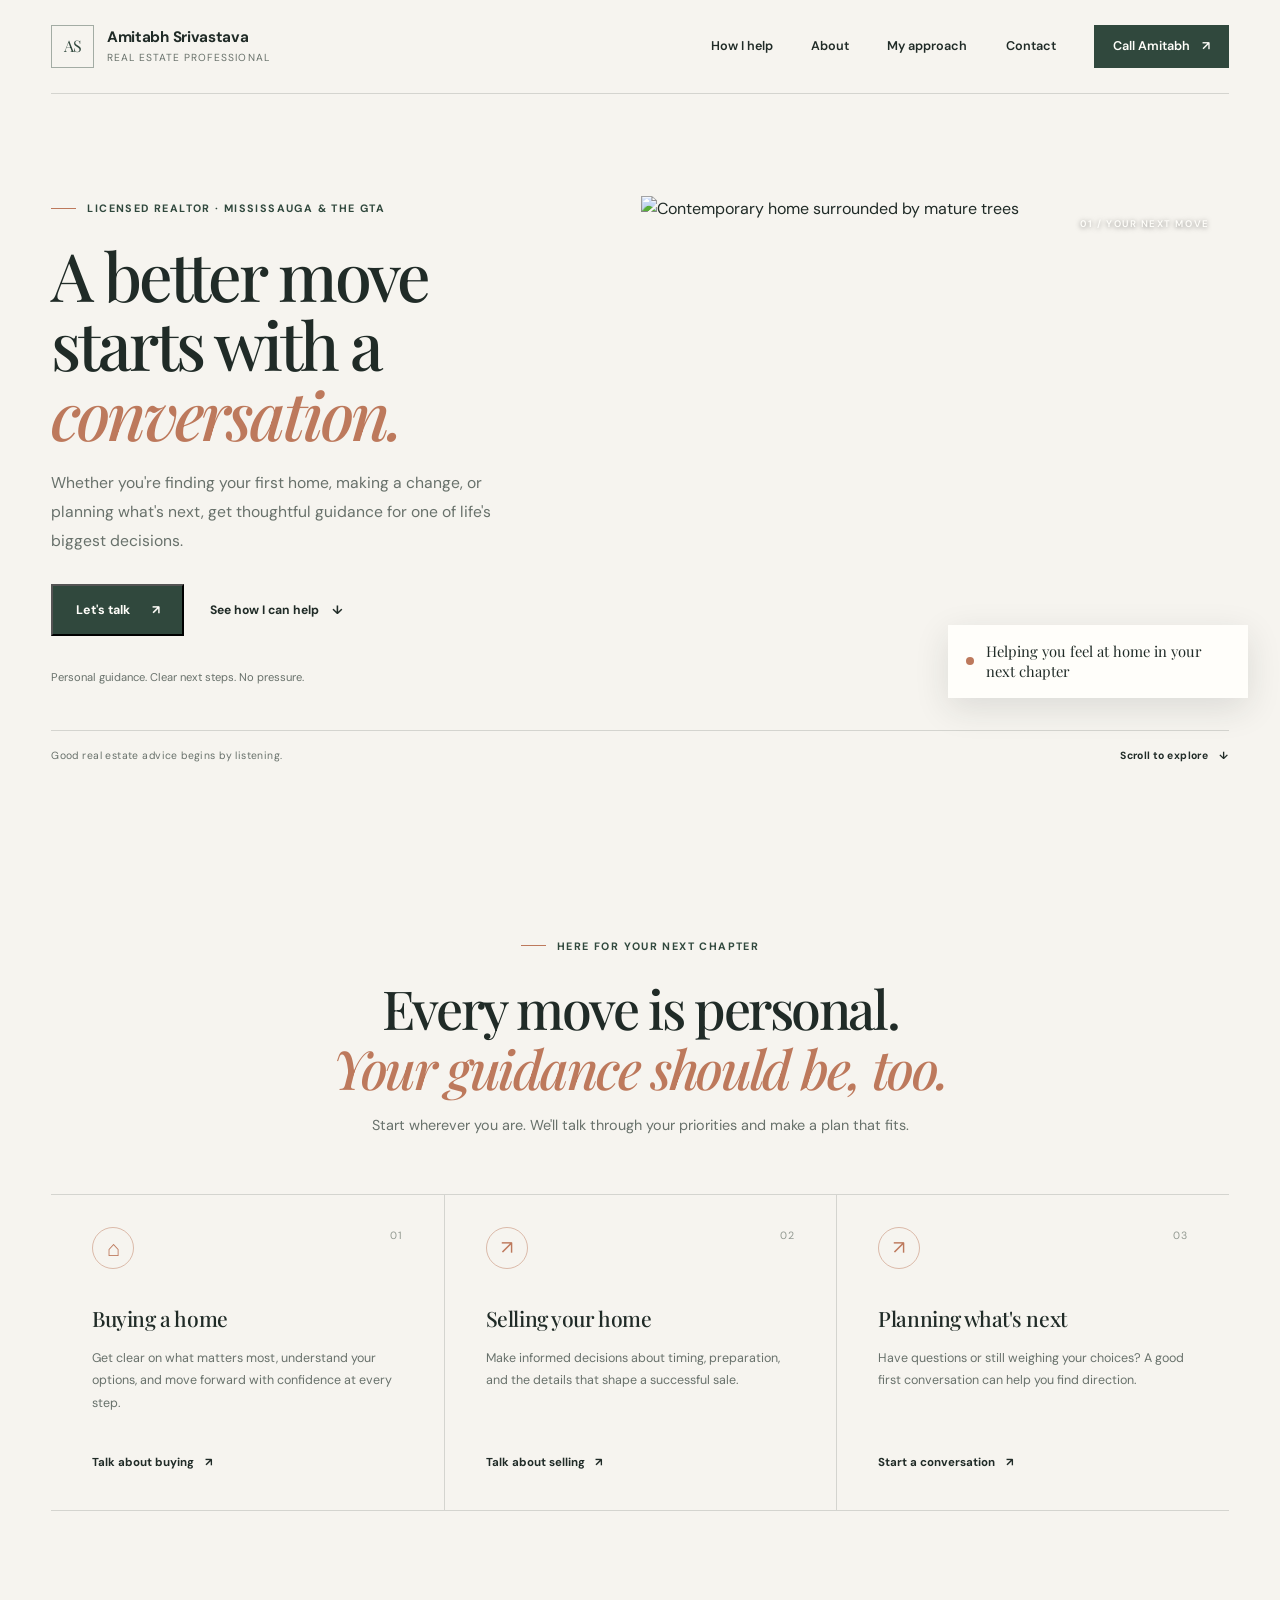
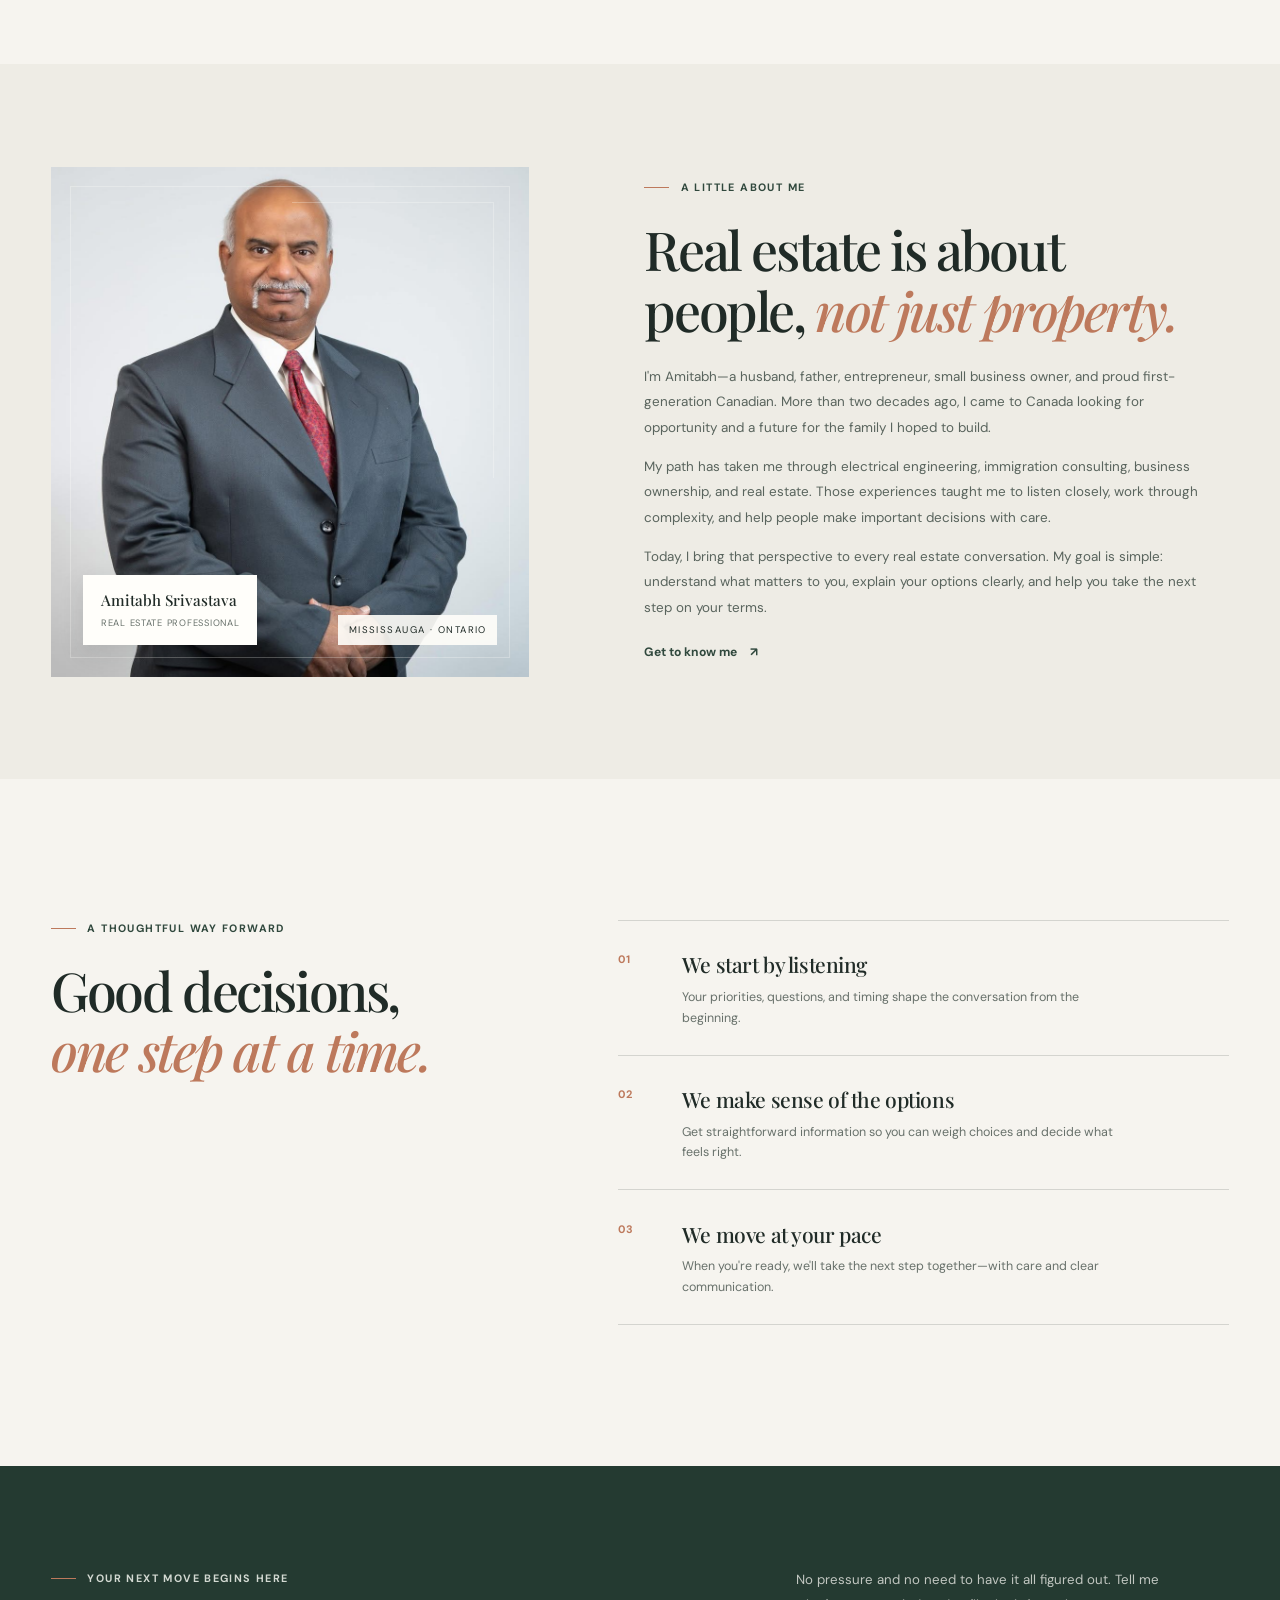
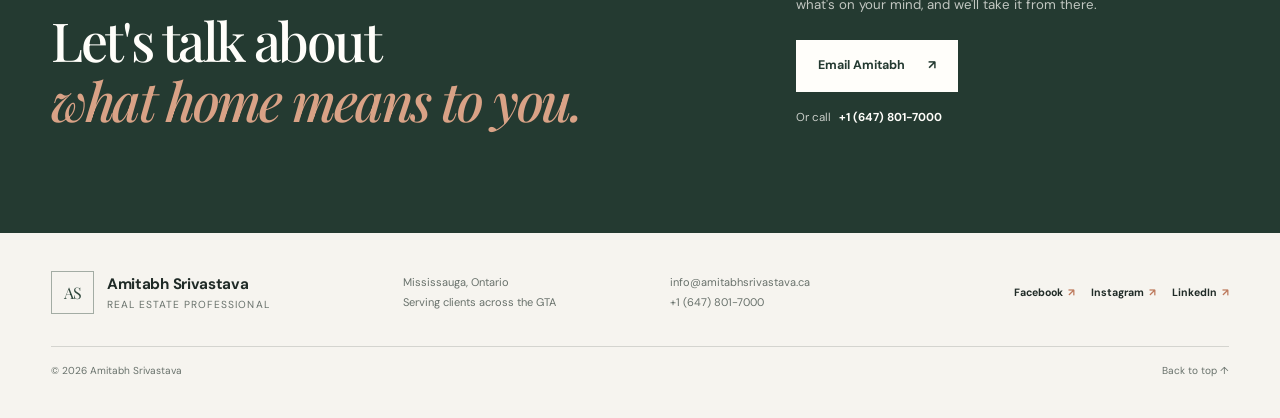
==== commit b13f7c40: "Updated phone number in the contact section of the website." ====
--- a/index.html
+++ b/index.html
@@ -30,7 +30,7 @@
                 <a href="#about">About</a>
                 <a href="#approach">My approach</a>
                 <a href="#contact">Contact</a>
-                <a class="nav-cta" href="tel:+19052671027">Call Amitabh <span aria-hidden="true">↗</span></a>
+                <a class="nav-cta" href="tel:+16478017000">Call Amitabh <span aria-hidden="true">↗</span></a>
             </nav>
         </div>
     </header>
@@ -42,7 +42,9 @@
                 <h1>A better move starts with a <em>conversation.</em></h1>
                 <p class="hero-intro">Whether you're finding your first home, making a change, or planning what's next, get thoughtful guidance for one of life's biggest decisions.</p>
                 <div class="hero-actions">
-                    <a class="button button-dark" href="mailto:info@amitabhsrivastava.ca?subject=Let's%20talk%20real%20estate">Let's talk <span aria-hidden="true">↗</span></a>
+                    <button class="button button-dark" type="button" data-contact-dialog-open aria-haspopup="dialog" aria-controls="contact-dialog">
+                        Let's talk <span aria-hidden="true">↗</span>
+                    </button>
                     <a class="text-link" href="#services">See how I can help <span aria-hidden="true">↓</span></a>
                 </div>
                 <p class="hero-note">Personal guidance. Clear next steps. No pressure.</p>
@@ -156,11 +158,34 @@
                 <div class="contact-details">
                     <p>No pressure and no need to have it all figured out. Tell me what's on your mind, and we'll take it from there.</p>
                     <a class="button button-light" href="mailto:info@amitabhsrivastava.ca?subject=Let's%20talk%20real%20estate">Email Amitabh <span aria-hidden="true">↗</span></a>
-                    <a class="contact-phone" href="tel:+19052671027">Or call <span>+1 (905) 267-1027</span></a>
+                    <a class="contact-phone" href="tel:+16478017000">Or call <span>+1 (647) 801-7000</span></a>
                 </div>
             </div>
         </section>
     </main>
+
+    <dialog class="contact-dialog" id="contact-dialog" aria-labelledby="contact-dialog-title" aria-describedby="contact-dialog-description">
+        <div class="contact-dialog-heading">
+            <p class="eyebrow"><span class="eyebrow-line"></span> Get in touch</p>
+            <button class="dialog-close" type="button" data-contact-dialog-close aria-label="Close contact options">×</button>
+        </div>
+        <h2 id="contact-dialog-title">Let's talk about your next move.</h2>
+        <p id="contact-dialog-description">Choose whichever way works best for you.</p>
+        <div class="dialog-contact-options">
+            <a class="dialog-contact-option" href="mailto:info@amitabhsrivastava.ca?subject=Let's%20talk%20real%20estate">
+                <span class="dialog-option-label">EMAIL</span>
+                <strong>Email Amitabh</strong>
+                <span>info@amitabhsrivastava.ca</span>
+                <span class="dialog-option-arrow" aria-hidden="true">↗</span>
+            </a>
+            <a class="dialog-contact-option" href="tel:+16478017000">
+                <span class="dialog-option-label">PHONE</span>
+                <strong>Call Amitabh</strong>
+                <span>+1 (647) 801-7000</span>
+                <span class="dialog-option-arrow" aria-hidden="true">↗</span>
+            </a>
+        </div>
+    </dialog>
 
     <footer class="site-footer">
         <div class="footer-main">
@@ -174,7 +199,7 @@
             <p class="footer-location">Mississauga, Ontario<br>Serving clients across the GTA</p>
             <div class="footer-contact">
                 <a href="mailto:info@amitabhsrivastava.ca">info@amitabhsrivastava.ca</a>
-                <a href="tel:+19052671027">+1 (905) 267-1027</a>
+                <a href="tel:+16478017000">+1 (647) 801-7000</a>
             </div>
             <div class="social-links" aria-label="Social media">
                 <a href="https://www.facebook.com/amitabh7000" target="_blank" rel="noopener noreferrer">Facebook <span aria-hidden="true">↗</span></a>
@@ -187,6 +212,7 @@
             <a href="#home">Back to top ↑</a>
         </div>
     </footer>
+
     <script src="script.js"></script>
 </body>
 </html>
--- a/styles.css
+++ b/styles.css
@@ -238,6 +238,7 @@
     align-items: center;
     justify-content: center;
     gap: 1.4rem;
+    font-family: inherit;
     font-size: 0.78rem;
     font-weight: 700;
     transition: background 160ms ease, color 160ms ease, transform 160ms ease;
@@ -250,6 +251,109 @@
 .button-dark {
     color: var(--white);
     background: var(--green);
+}
+
+.contact-dialog {
+    width: min(540px, calc(100% - 2rem));
+    max-width: none;
+    padding: clamp(1.4rem, 5vw, 2.4rem);
+    border: 1px solid var(--line);
+    color: var(--ink);
+    background: var(--paper);
+    box-shadow: 0 24px 80px rgba(20, 32, 27, 0.24);
+}
+
+.contact-dialog::backdrop {
+    background: rgba(24, 35, 29, 0.62);
+    backdrop-filter: blur(3px);
+}
+
+.contact-dialog-heading {
+    display: flex;
+    align-items: center;
+    justify-content: space-between;
+    gap: 1rem;
+}
+
+.contact-dialog-heading .eyebrow {
+    margin-bottom: 0.8rem;
+}
+
+.dialog-close {
+    display: grid;
+    width: 44px;
+    height: 44px;
+    flex: 0 0 44px;
+    place-items: center;
+    border: 1px solid var(--line);
+    color: var(--ink);
+    background: transparent;
+    font: inherit;
+    font-size: 1.5rem;
+    cursor: pointer;
+}
+
+.contact-dialog h2 {
+    max-width: 430px;
+    margin-bottom: 0.65rem;
+    font-size: clamp(2.1rem, 6vw, 3rem);
+    line-height: 1.1;
+}
+
+.contact-dialog > p {
+    margin-bottom: 1.5rem;
+    color: var(--muted);
+    font-size: 0.85rem;
+}
+
+.dialog-contact-options {
+    display: grid;
+    grid-template-columns: repeat(2, minmax(0, 1fr));
+    gap: 0.8rem;
+}
+
+.dialog-contact-option {
+    position: relative;
+    display: grid;
+    min-width: 0;
+    min-height: 142px;
+    padding: 1rem;
+    align-content: start;
+    gap: 0.25rem;
+    border: 1px solid var(--line);
+    transition: border-color 160ms ease, background 160ms ease;
+}
+
+.dialog-contact-option:hover {
+    border-color: var(--clay);
+    background: var(--white);
+}
+
+.dialog-option-label {
+    margin-bottom: 0.35rem;
+    color: var(--clay);
+    font-size: 0.61rem;
+    font-weight: 700;
+    letter-spacing: 0.13em;
+}
+
+.dialog-contact-option strong {
+    font-family: var(--serif);
+    font-size: 1.1rem;
+    font-weight: 500;
+}
+
+.dialog-contact-option > span:not(.dialog-option-label, .dialog-option-arrow) {
+    color: var(--muted);
+    font-size: 0.72rem;
+    overflow-wrap: anywhere;
+}
+
+.dialog-option-arrow {
+    position: absolute;
+    top: 0.95rem;
+    right: 0.95rem;
+    color: var(--green);
 }
 
 .text-link {
@@ -898,12 +1002,33 @@
     }
 
     .hero-bottom {
+        align-items: flex-start;
+        flex-direction: column;
         gap: 1rem;
         font-size: 0.58rem;
     }
 
     .hero-bottom a {
         white-space: nowrap;
+    }
+
+    .service-card > a,
+    .social-links a {
+        min-height: 44px;
+    }
+
+    .contact-dialog {
+        padding: 1.35rem;
+    }
+
+    .dialog-contact-options {
+        grid-template-columns: 1fr;
+        gap: 0.6rem;
+    }
+
+    .dialog-contact-option {
+        min-height: 100px;
+        padding: 0.9rem 1rem;
     }
 
     .services {
@@ -976,9 +1101,7 @@
     }
 
     .about-art-index {
-        right: 1.5rem;
-        bottom: 1.5rem;
-        font-size: 0.5rem;
+        display: none;
     }
 
     .approach {
